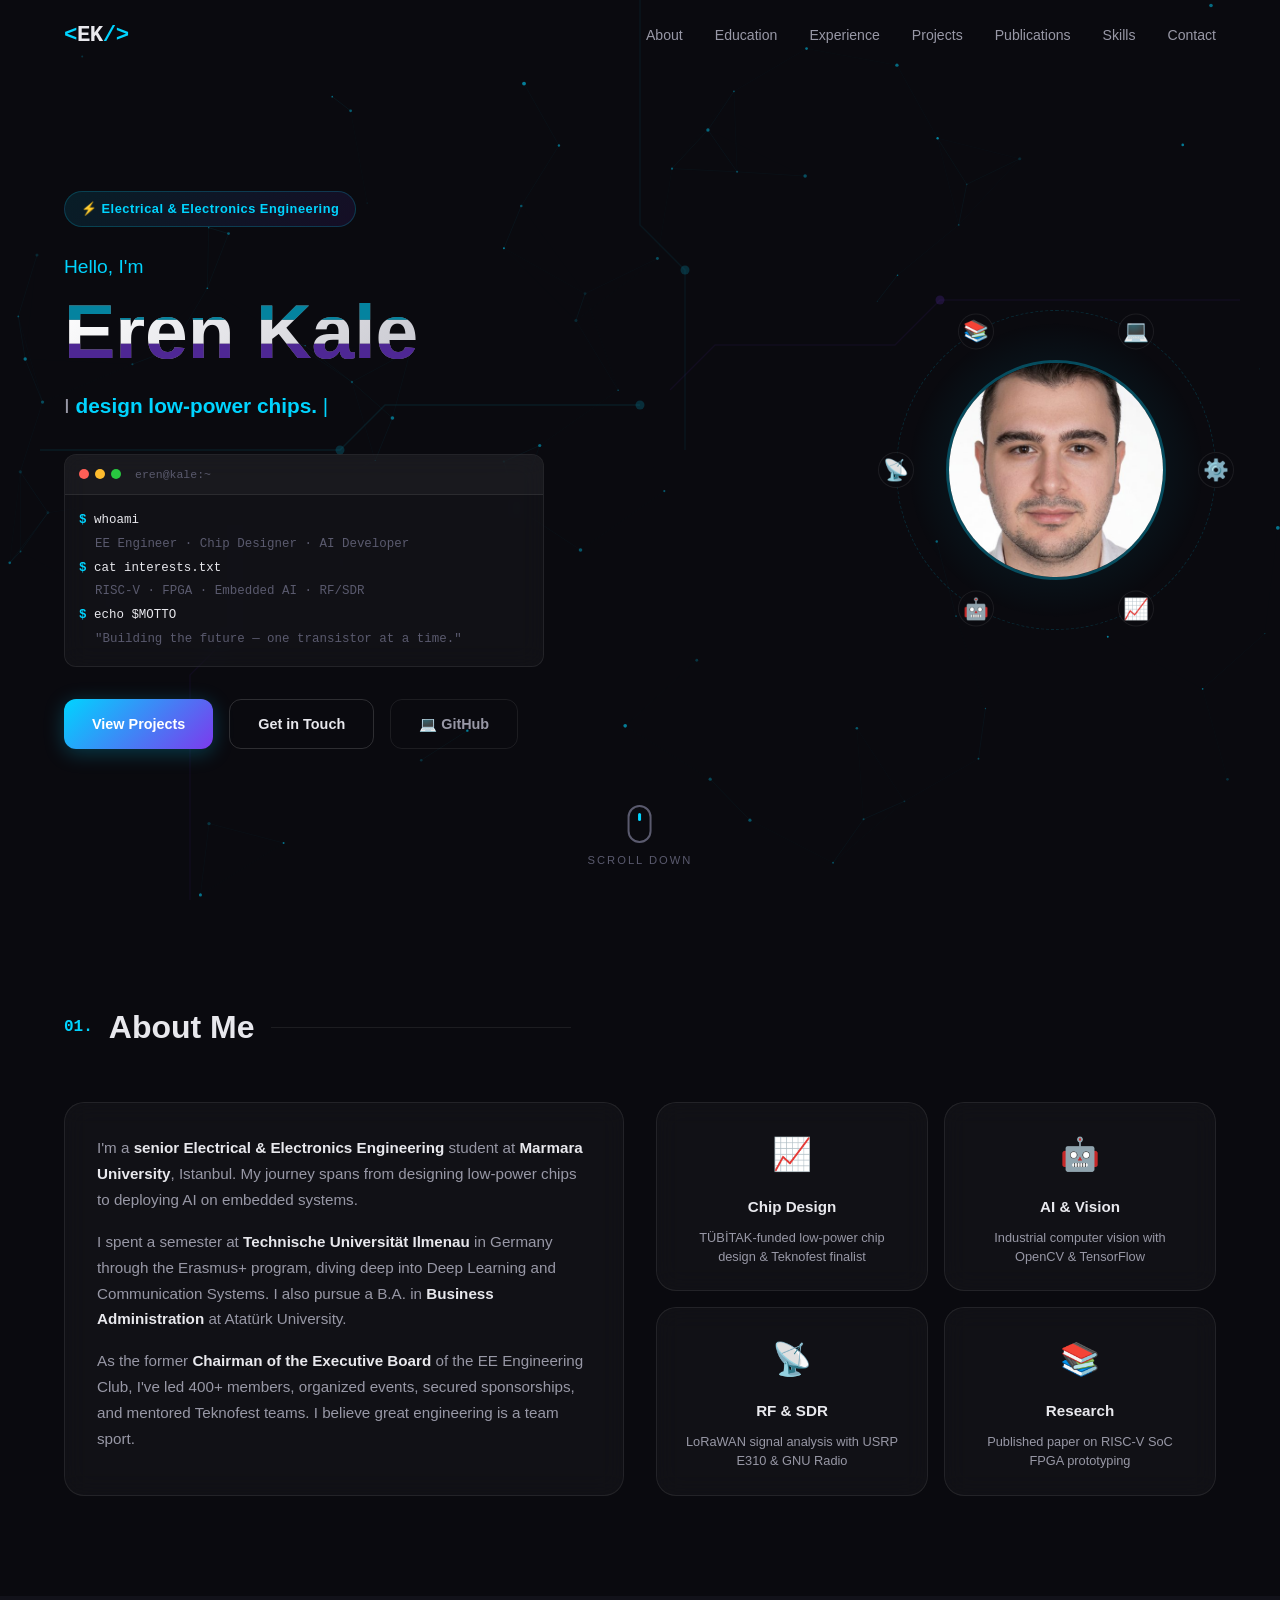
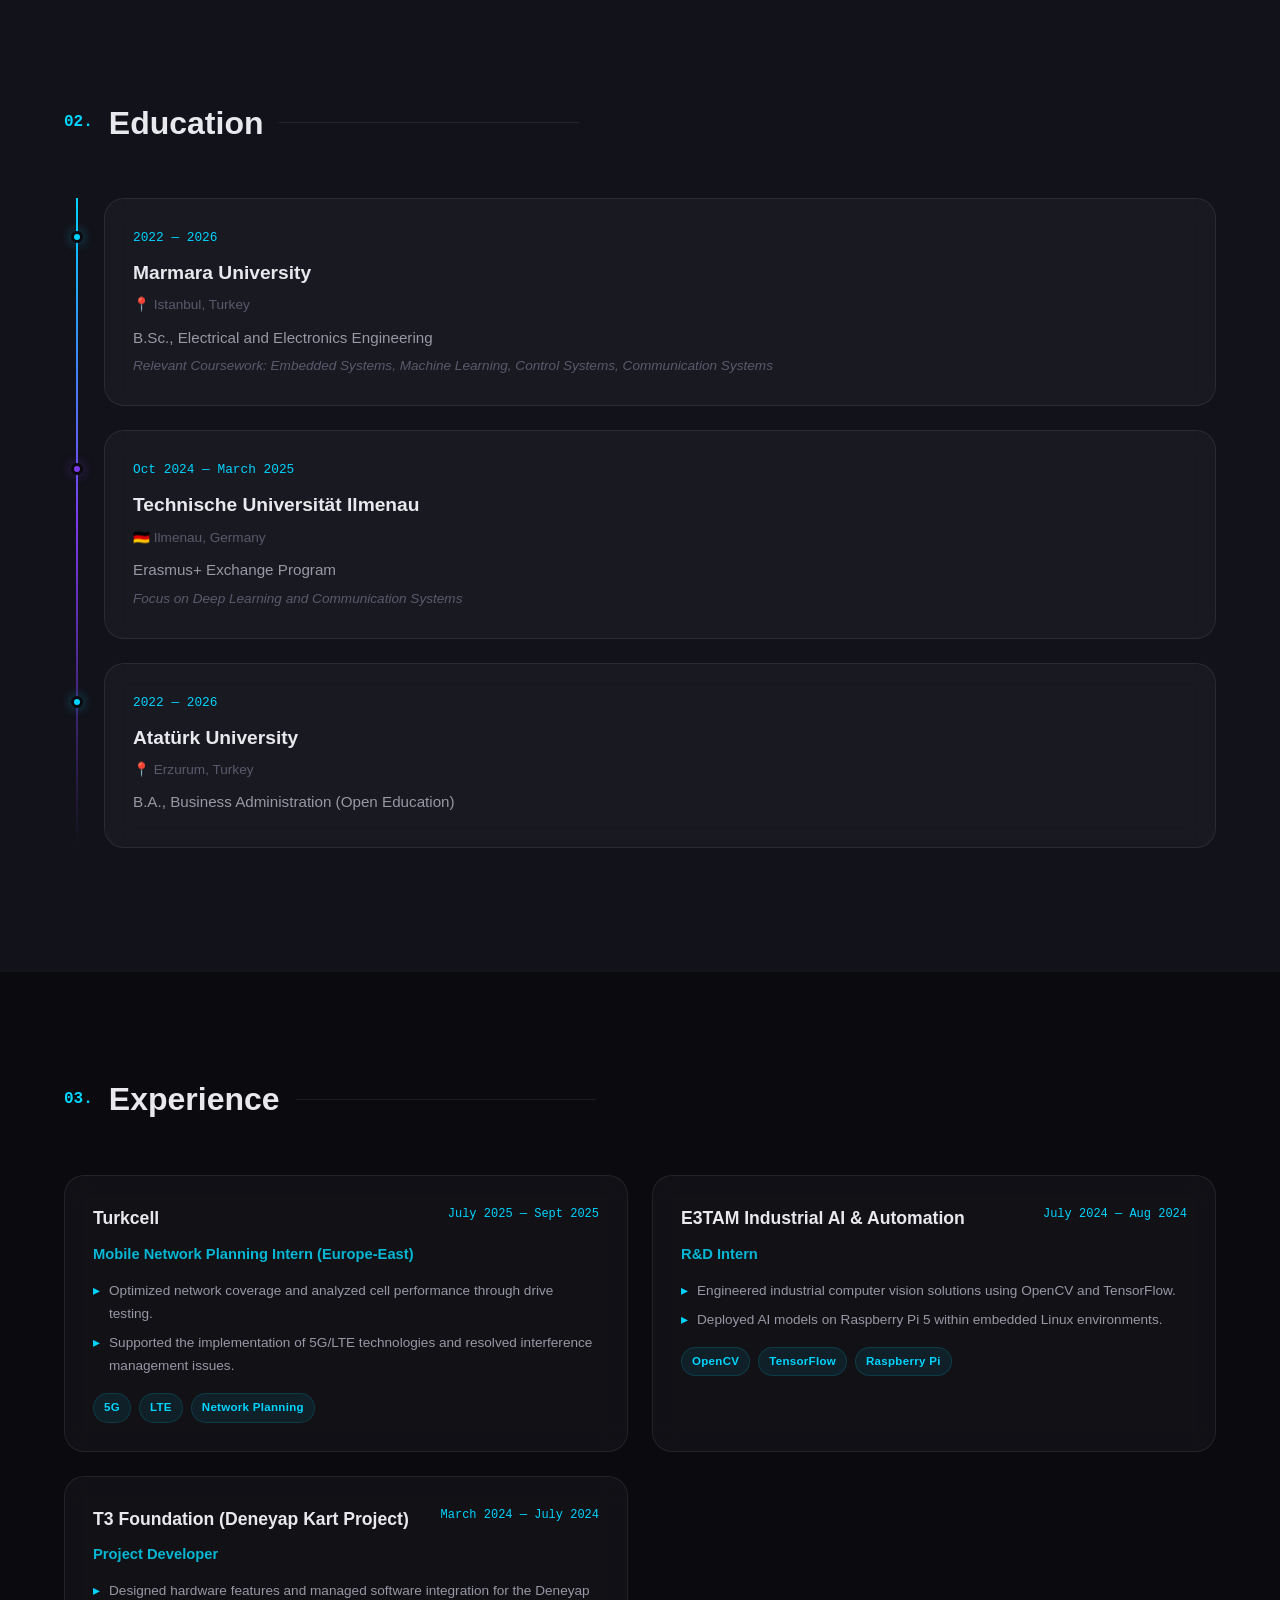
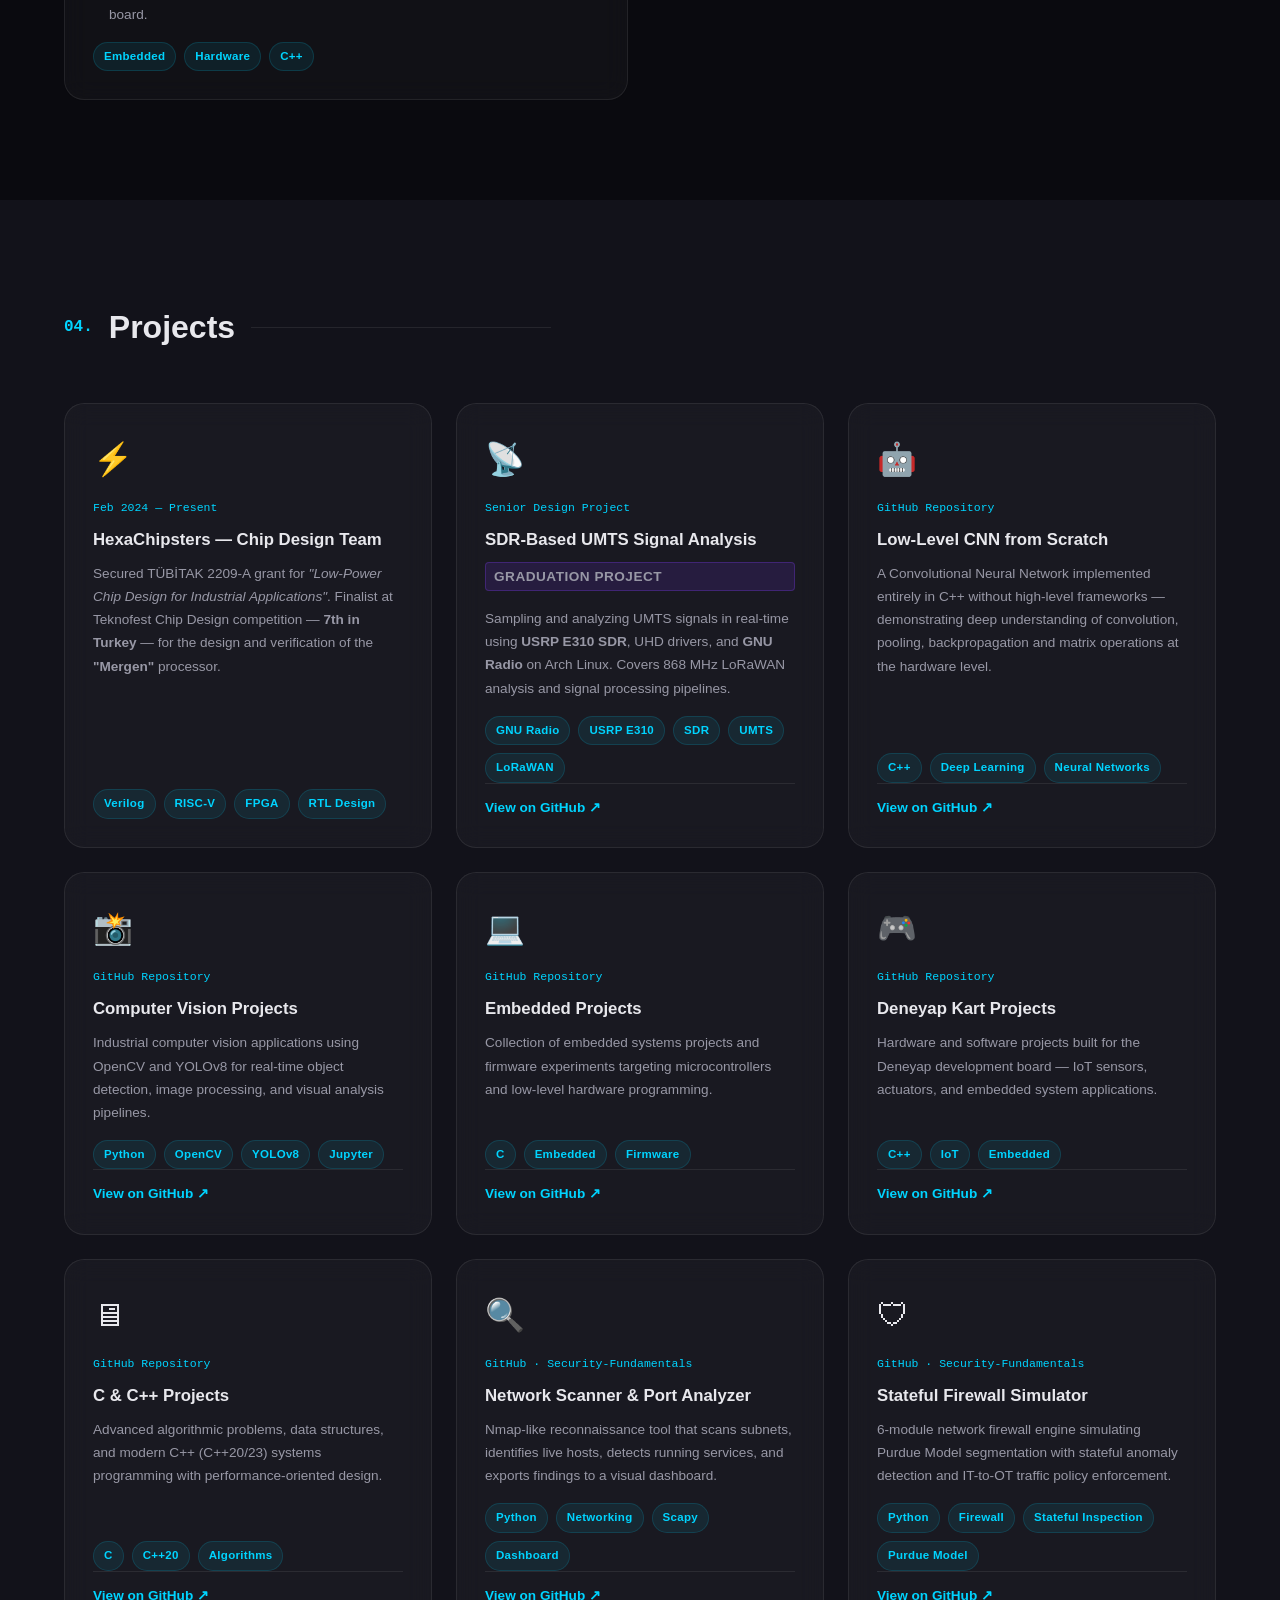
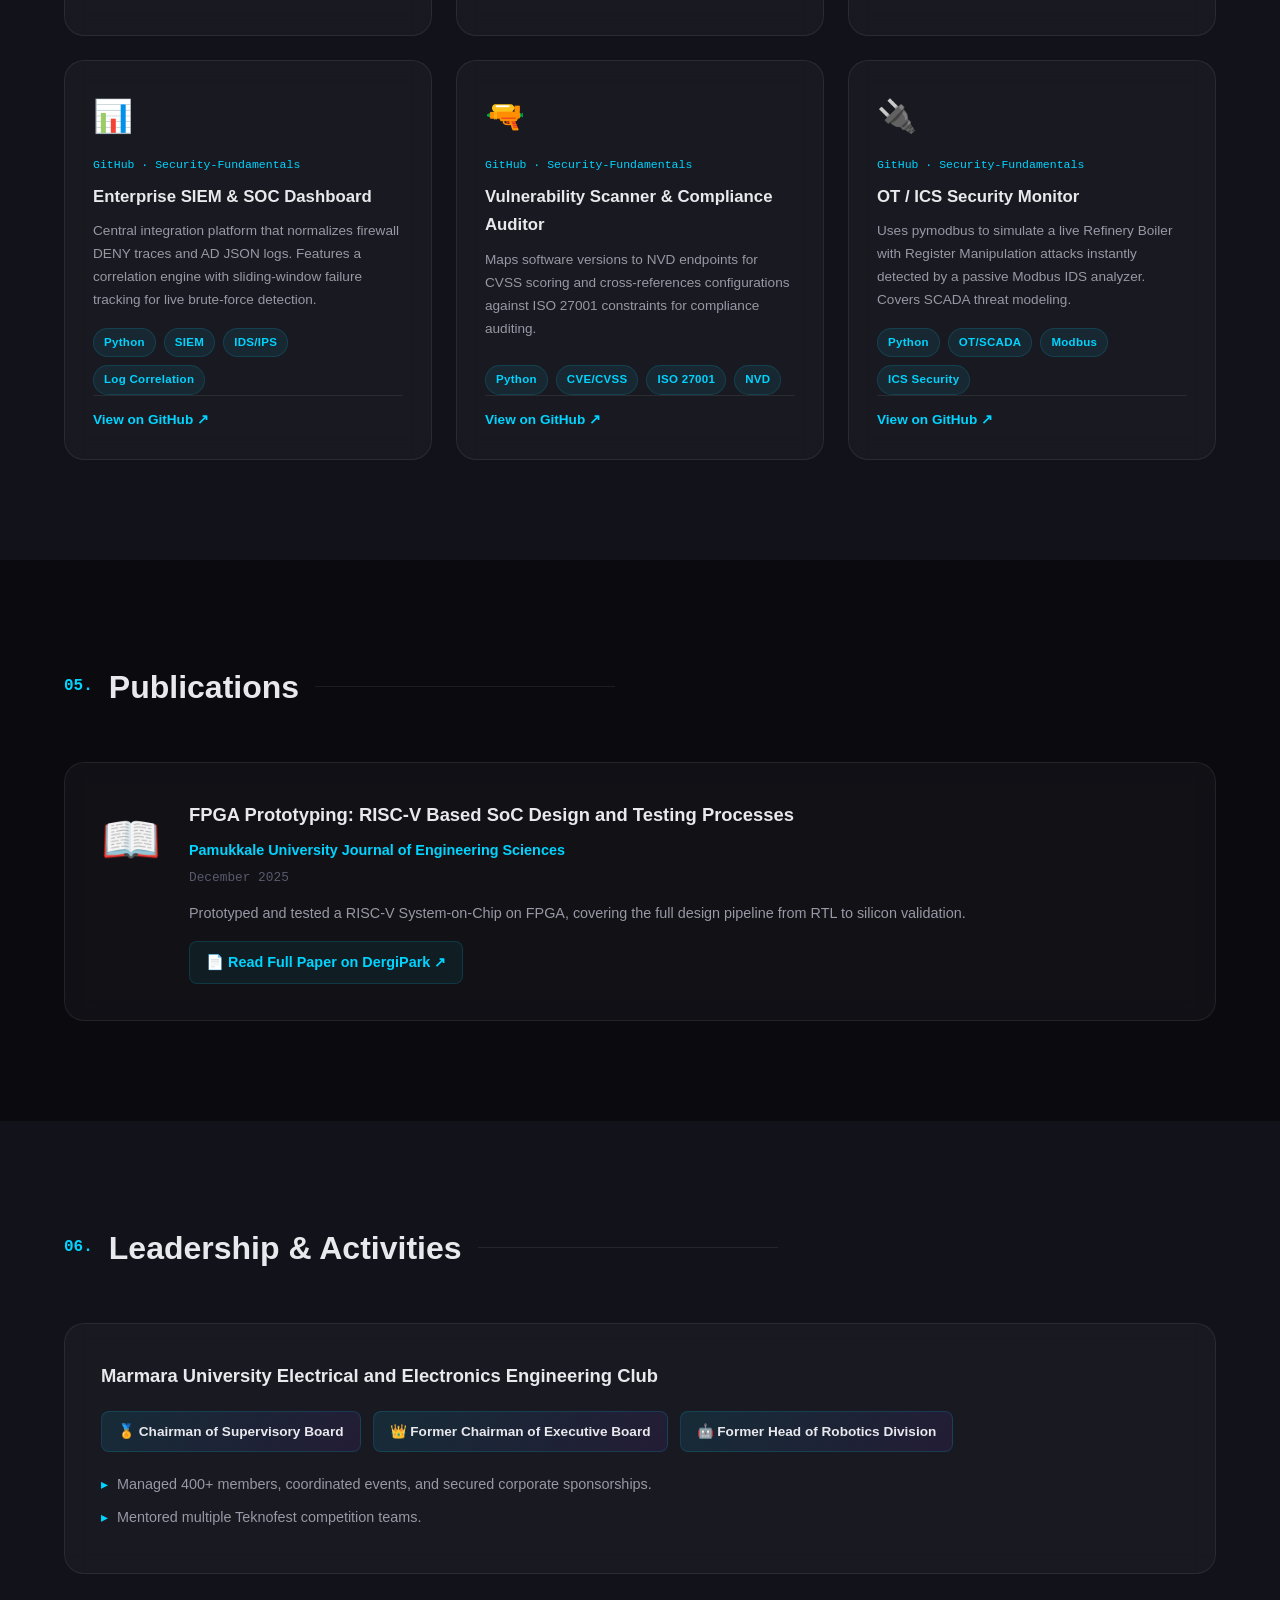
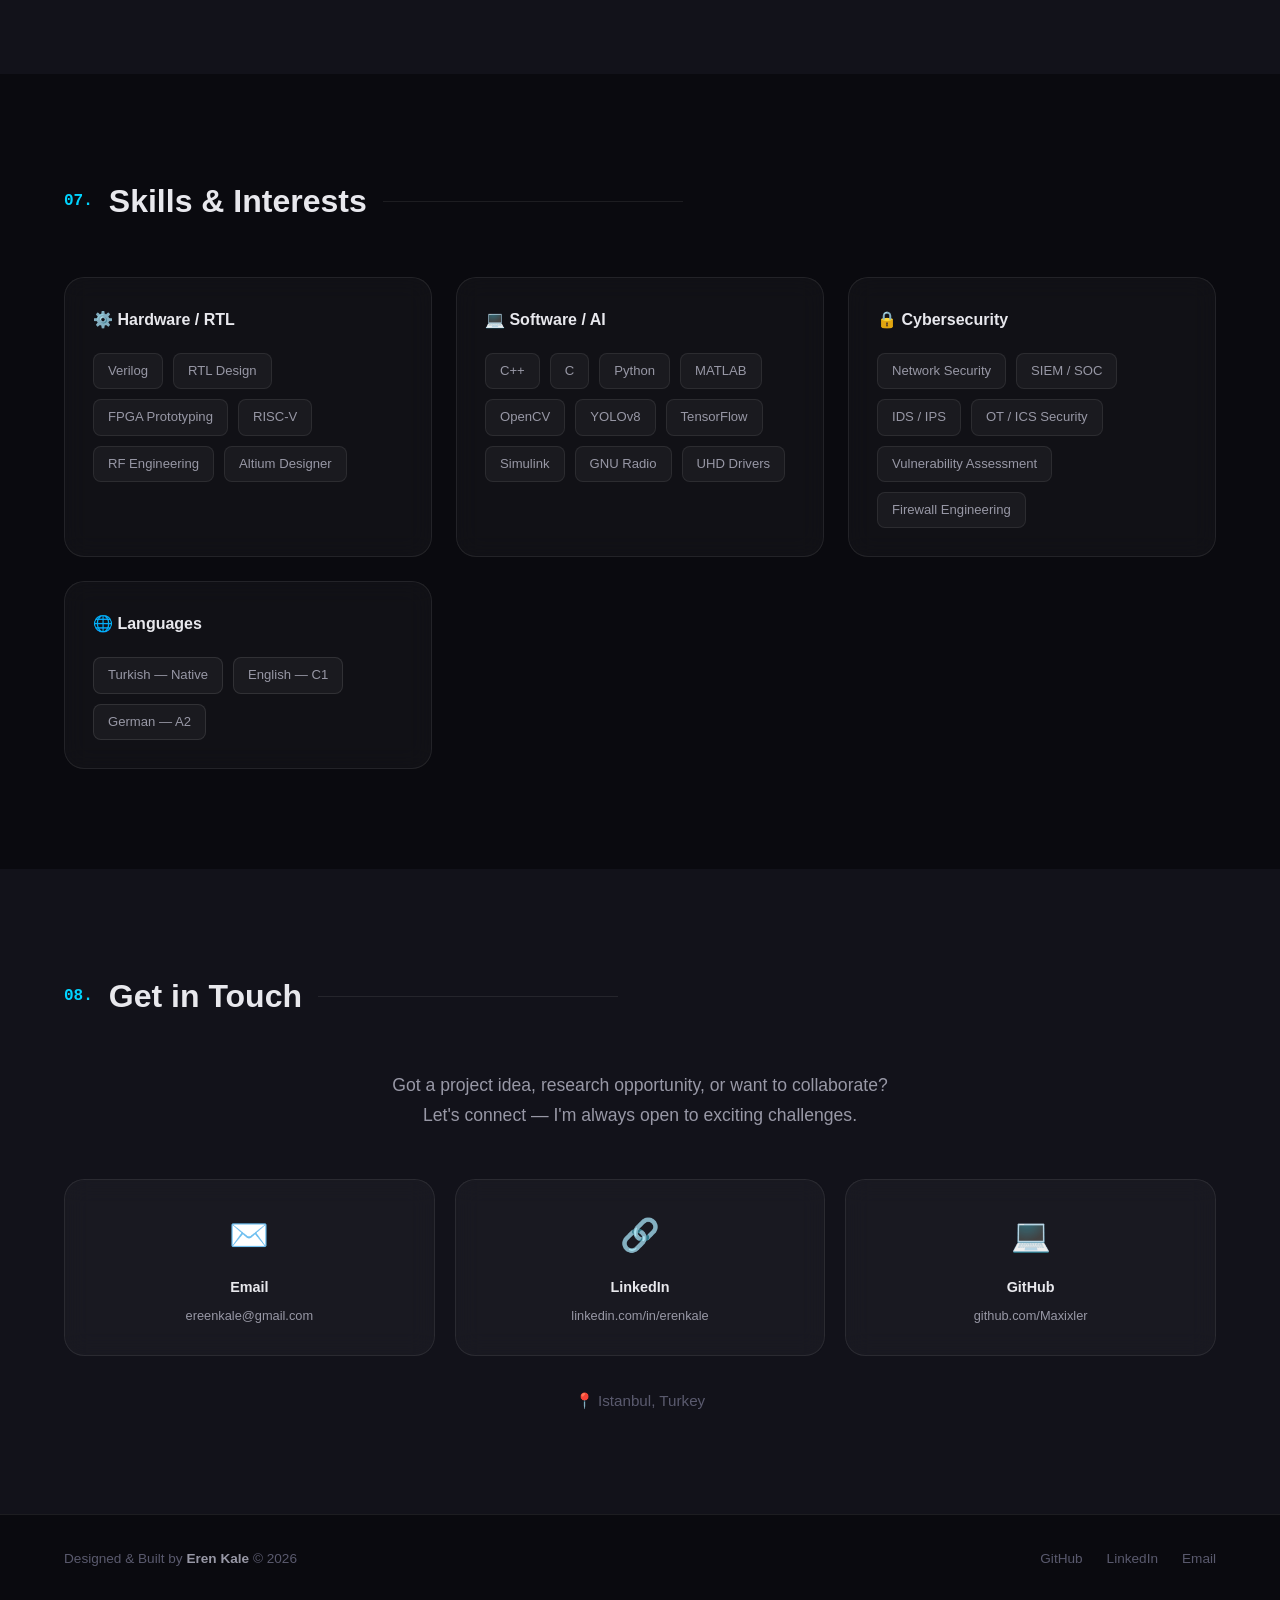
==== index.html @ 563cd373 "Add cybersecurity & CV projects; update SDR Update index.html to broaden SEO and portfolio content: " ====
<!DOCTYPE html>
<html lang="en">

<head>
    <meta charset="UTF-8">
    <meta name="viewport" content="width=device-width, initial-scale=1.0">
    <title>Eren Kale | Electrical & Electronics Engineer</title>
    <meta name="description"
        content="Eren Kale - Electrical & Electronics Engineering student at Marmara University. Chip design, embedded systems, AI, and RF engineering.">

    <!-- Security Meta Tags -->
    <meta http-equiv="X-Content-Type-Options" content="nosniff">
    <meta http-equiv="X-Frame-Options" content="DENY">
    <meta name="referrer" content="strict-origin-when-cross-origin">
    <meta http-equiv="Content-Security-Policy" content="default-src 'self'; script-src 'self' 'unsafe-inline'; style-src 'self' 'unsafe-inline' https://fonts.googleapis.com; font-src https://fonts.gstatic.com; img-src 'self' data:; connect-src 'self'; frame-src 'none';">

    <!-- SEO & Social Meta -->
    <meta name="author" content="Eren Kale">
    <meta name="keywords" content="Eren Kale, Electrical Engineer, Chip Design, RISC-V, FPGA, Embedded Systems, AI, RF Engineering, Cybersecurity, OT/ICS Security, Computer Vision, YOLOv8, Portfolio">
    <meta name="robots" content="index, follow">
    <link rel="canonical" href="https://erenkale.dev/">

    <!-- Open Graph (Facebook, LinkedIn) -->
    <meta property="og:type" content="website">
    <meta property="og:title" content="Eren Kale | Electrical & Electronics Engineer">
    <meta property="og:description" content="Chip design, embedded systems, AI, and RF engineering. Portfolio of Eren Kale — Marmara University EE.">
    <meta property="og:url" content="https://erenkale.dev/">
    <meta property="og:image" content="https://erenkale.dev/profile_avatar.png">
    <meta property="og:locale" content="en_US">
    <meta property="og:site_name" content="Eren Kale Portfolio">

    <!-- Twitter Card -->
    <meta name="twitter:card" content="summary_large_image">
    <meta name="twitter:title" content="Eren Kale | Electrical & Electronics Engineer">
    <meta name="twitter:description" content="Chip design, embedded systems, AI, and RF engineering.">
    <meta name="twitter:image" content="https://erenkale.dev/profile_avatar.png">

    <!-- Favicon -->
    <link rel="icon" type="image/png" href="profile_avatar.png">
    <link rel="apple-touch-icon" href="profile_avatar.png">

    <!-- Structured Data (JSON-LD) -->
    <script type="application/ld+json">
    {
        "@context": "https://schema.org",
        "@type": "Person",
        "name": "Eren Kale",
        "jobTitle": "Electrical & Electronics Engineer",
        "url": "https://erenkale.dev",
        "sameAs": [
            "https://github.com/Maxixler",
            "https://www.linkedin.com/in/erenkale/"
        ],
        "alumniOf": [
            {
                "@type": "CollegeOrUniversity",
                "name": "Marmara University"
            },
            {
                "@type": "CollegeOrUniversity",
                "name": "Technische Universität Ilmenau"
            }
        ],
        "knowsAbout": ["Chip Design", "RISC-V", "FPGA", "Embedded Systems", "AI", "RF Engineering", "LoRaWAN", "Cybersecurity", "OT/ICS Security", "Computer Vision"]
    }
    </script>

    <!-- Performance: Preconnect & Fonts -->
    <link rel="preconnect" href="https://fonts.googleapis.com">
    <link rel="preconnect" href="https://fonts.gstatic.com" crossorigin>
    <link rel="preload" as="style" href="https://fonts.googleapis.com/css2?family=Inter:wght@300;400;500;600;700;800;900&family=JetBrains+Mono:wght@400;500;600&display=swap">
    <link
        href="https://fonts.googleapis.com/css2?family=Inter:wght@300;400;500;600;700;800;900&family=JetBrains+Mono:wght@400;500;600&display=swap"
        rel="stylesheet">

    <!-- Preload critical assets -->
    <link rel="preload" as="image" href="vesikalik_optimized.jpg">
    <link rel="preload" as="style" href="style.css">
    <link rel="preload" as="script" href="script.js">

    <link rel="stylesheet" href="style.css">
</head>

<body>
    <!-- Particle Canvas Background -->
    <canvas id="particles-canvas"></canvas>

    <!-- Navigation -->
    <nav id="navbar">
        <div class="nav-container">
            <a href="#hero" class="nav-logo">
                <span class="logo-bracket">&lt;</span>EK<span class="logo-bracket">/&gt;</span>
            </a>
            <ul class="nav-links" id="nav-links">
                <li><a href="#about">About</a></li>
                <li><a href="#education">Education</a></li>
                <li><a href="#experience">Experience</a></li>
                <li><a href="#projects">Projects</a></li>
                <li><a href="#publications">Publications</a></li>
                <li><a href="#skills">Skills</a></li>
                <li><a href="#contact">Contact</a></li>
            </ul>
            <button class="hamburger" id="hamburger" aria-label="Toggle menu">
                <span></span>
                <span></span>
                <span></span>
            </button>
        </div>
    </nav>

    <!-- Hero Section -->
    <section id="hero" class="hero-section">
        <!-- Circuit SVG Background -->
        <svg class="hero-circuit" viewBox="0 0 800 600" fill="none" xmlns="http://www.w3.org/2000/svg">
            <path class="circuit-path" d="M0 300 H200 L230 270 H400" stroke="rgba(0,212,255,0.15)" stroke-width="1" />
            <path class="circuit-path" d="M800 200 H600 L570 230 H450 L420 260" stroke="rgba(124,58,237,0.12)"
                stroke-width="1" />
            <path class="circuit-path" d="M400 0 V150 L430 180 V300" stroke="rgba(0,212,255,0.1)" stroke-width="1" />
            <path class="circuit-path" d="M100 600 V450 L130 420 V350" stroke="rgba(124,58,237,0.1)" stroke-width="1" />
            <circle class="circuit-node" cx="200" cy="300" r="3" fill="rgba(0,212,255,0.3)" />
            <circle class="circuit-node" cx="400" cy="270" r="3" fill="rgba(0,212,255,0.3)" />
            <circle class="circuit-node" cx="600" cy="200" r="3" fill="rgba(124,58,237,0.3)" />
            <circle class="circuit-node" cx="430" cy="180" r="3" fill="rgba(0,212,255,0.3)" />
        </svg>

        <div class="hero-content">
            <div class="hero-badge">&#9889; Electrical & Electronics Engineering</div>
            <h1 class="hero-title">
                <span class="hero-greeting">Hello, I'm</span>
                <span class="hero-name glitch" data-text="Eren Kale">Eren Kale</span>
            </h1>
            <div class="hero-typing-wrapper">
                <span class="hero-typing-prefix">I </span>
                <span class="hero-typed" id="typed-text"></span>
                <span class="typed-cursor">|</span>
            </div>

            <!-- Mini Terminal -->
            <div class="hero-terminal glass-card">
                <div class="terminal-header">
                    <span class="terminal-dot" style="background:#ff5f57"></span>
                    <span class="terminal-dot" style="background:#febc2e"></span>
                    <span class="terminal-dot" style="background:#28c840"></span>
                    <span class="terminal-title">eren@kale:~</span>
                </div>
                <div class="terminal-body" id="terminal-body">
                    <div class="terminal-line"><span class="t-prompt">$</span> <span class="t-cmd">whoami</span></div>
                    <div class="terminal-line t-output">EE Engineer · Chip Designer · AI Developer</div>
                    <div class="terminal-line"><span class="t-prompt">$</span> <span class="t-cmd">cat
                            interests.txt</span></div>
                    <div class="terminal-line t-output">RISC-V · FPGA · Embedded AI · RF/SDR</div>
                    <div class="terminal-line"><span class="t-prompt">$</span> <span class="t-cmd">echo $MOTTO</span>
                    </div>
                    <div class="terminal-line t-output">"Building the future — one transistor at a time."</div>
                </div>
            </div>

            <div class="hero-cta">
                <a href="#projects" class="btn btn-primary">View Projects</a>
                <a href="#contact" class="btn btn-secondary">Get in Touch</a>
                <a href="https://github.com/Maxixler" target="_blank" rel="noopener noreferrer" class="btn btn-github">&#128187; GitHub</a>
            </div>
        </div>

        <!-- Orbiting Tech Ring -->
        <div class="hero-orbit-wrapper">
            <div class="hero-image-glow"></div>
            <img src="vesikalik_optimized.jpg" alt="Eren Kale — Electrical & Electronics Engineer" class="hero-image" loading="eager" width="466" height="600" fetchpriority="high">
            <div class="orbit-ring">
                <div class="orbit-icon" style="--i:0">&#9881;&#65039;</div>
                <div class="orbit-icon" style="--i:1">&#128200;</div>
                <div class="orbit-icon" style="--i:2">&#129302;</div>
                <div class="orbit-icon" style="--i:3">&#128225;</div>
                <div class="orbit-icon" style="--i:4">&#128218;</div>
                <div class="orbit-icon" style="--i:5">&#128187;</div>
            </div>
        </div>

        <div class="scroll-indicator">
            <div class="scroll-mouse">
                <div class="scroll-wheel"></div>
            </div>
            <span>Scroll Down</span>
        </div>
    </section>

    <!-- About Section -->
    <section id="about" class="section">
        <div class="container">
            <h2 class="section-title">
                <span class="section-number">01.</span> About Me
            </h2>
            <div class="about-grid">
                <div class="about-text glass-card">
                    <p>
                        I'm a <strong>senior Electrical & Electronics Engineering</strong> student at
                        <strong>Marmara University</strong>, Istanbul. My journey spans from designing
                        low-power chips to deploying AI on embedded systems.
                    </p>
                    <p>
                        I spent a semester at <strong>Technische Universität Ilmenau</strong> in Germany
                        through the Erasmus+ program, diving deep into Deep Learning and Communication Systems.
                        I also pursue a B.A. in <strong>Business Administration</strong> at Atatürk University.
                    </p>
                    <p>
                        As the former <strong>Chairman of the Executive Board</strong> of the EE Engineering Club,
                        I've led 400+ members, organized events, secured sponsorships, and mentored Teknofest teams.
                        I believe great engineering is a team sport.
                    </p>
                </div>
                <div class="about-highlights">
                    <div class="highlight-card glass-card">
                        <div class="highlight-icon">&#128200;</div>
                        <h3>Chip Design</h3>
                        <p>TÜBİTAK-funded low-power chip design & Teknofest finalist</p>
                    </div>
                    <div class="highlight-card glass-card">
                        <div class="highlight-icon">&#129302;</div>
                        <h3>AI & Vision</h3>
                        <p>Industrial computer vision with OpenCV & TensorFlow</p>
                    </div>
                    <div class="highlight-card glass-card">
                        <div class="highlight-icon">&#128225;</div>
                        <h3>RF & SDR</h3>
                        <p>LoRaWAN signal analysis with USRP E310 & GNU Radio</p>
                    </div>
                    <div class="highlight-card glass-card">
                        <div class="highlight-icon">&#128218;</div>
                        <h3>Research</h3>
                        <p>Published paper on RISC-V SoC FPGA prototyping</p>
                    </div>
                </div>
            </div>
        </div>
    </section>

    <!-- Education Section -->
    <section id="education" class="section section-alt">
        <div class="container">
            <h2 class="section-title">
                <span class="section-number">02.</span> Education
            </h2>
            <div class="timeline">
                <div class="timeline-item glass-card" data-animate>
                    <div class="timeline-dot"></div>
                    <div class="timeline-date">2022 — 2026</div>
                    <h3>Marmara University</h3>
                    <p class="timeline-location">&#128205; Istanbul, Turkey</p>
                    <p class="timeline-degree">B.Sc., Electrical and Electronics Engineering</p>
                    <p class="timeline-detail">Relevant Coursework: Embedded Systems, Machine Learning, Control Systems,
                        Communication Systems</p>
                </div>
                <div class="timeline-item glass-card" data-animate>
                    <div class="timeline-dot dot-accent"></div>
                    <div class="timeline-date">Oct 2024 — March 2025</div>
                    <h3>Technische Universität Ilmenau</h3>
                    <p class="timeline-location">&#127465;&#127466; Ilmenau, Germany</p>
                    <p class="timeline-degree">Erasmus+ Exchange Program</p>
                    <p class="timeline-detail">Focus on Deep Learning and Communication Systems</p>
                </div>
                <div class="timeline-item glass-card" data-animate>
                    <div class="timeline-dot"></div>
                    <div class="timeline-date">2022 — 2026</div>
                    <h3>Atatürk University</h3>
                    <p class="timeline-location">&#128205; Erzurum, Turkey</p>
                    <p class="timeline-degree">B.A., Business Administration (Open Education)</p>
                </div>
            </div>
        </div>
    </section>

    <!-- Experience Section -->
    <section id="experience" class="section">
        <div class="container">
            <h2 class="section-title">
                <span class="section-number">03.</span> Experience
            </h2>
            <div class="experience-grid">
                <div class="exp-card glass-card" data-animate>
                    <div class="exp-header">
                        <div class="exp-company">Turkcell</div>
                        <div class="exp-date">July 2025 — Sept 2025</div>
                    </div>
                    <div class="exp-role">Mobile Network Planning Intern (Europe-East)</div>
                    <ul class="exp-details">
                        <li>Optimized network coverage and analyzed cell performance through drive testing.</li>
                        <li>Supported the implementation of 5G/LTE technologies and resolved interference management
                            issues.</li>
                    </ul>
                    <div class="exp-tags">
                        <span class="tag">5G</span>
                        <span class="tag">LTE</span>
                        <span class="tag">Network Planning</span>
                    </div>
                </div>

                <div class="exp-card glass-card" data-animate>
                    <div class="exp-header">
                        <div class="exp-company">E3TAM Industrial AI & Automation</div>
                        <div class="exp-date">July 2024 — Aug 2024</div>
                    </div>
                    <div class="exp-role">R&D Intern</div>
                    <ul class="exp-details">
                        <li>Engineered industrial computer vision solutions using OpenCV and TensorFlow.</li>
                        <li>Deployed AI models on Raspberry Pi 5 within embedded Linux environments.</li>
                    </ul>
                    <div class="exp-tags">
                        <span class="tag">OpenCV</span>
                        <span class="tag">TensorFlow</span>
                        <span class="tag">Raspberry Pi</span>
                    </div>
                </div>

                <div class="exp-card glass-card" data-animate>
                    <div class="exp-header">
                        <div class="exp-company">T3 Foundation (Deneyap Kart Project)</div>
                        <div class="exp-date">March 2024 — July 2024</div>
                    </div>
                    <div class="exp-role">Project Developer</div>
                    <ul class="exp-details">
                        <li>Designed hardware features and managed software integration for the Deneyap board.</li>
                    </ul>
                    <div class="exp-tags">
                        <span class="tag">Embedded</span>
                        <span class="tag">Hardware</span>
                        <span class="tag">C++</span>
                    </div>
                </div>


            </div>
        </div>
    </section>

    <!-- Projects Section -->
    <section id="projects" class="section section-alt">
        <div class="container">
            <h2 class="section-title">
                <span class="section-number">04.</span> Projects
            </h2>
            <div class="projects-grid">
                <div class="project-card glass-card" data-animate>
                    <div class="project-icon">&#9889;</div>
                    <div class="project-status">Feb 2024 — Present</div>
                    <h3>HexaChipsters — Chip Design Team</h3>
                    <p>
                        Secured TÜBİTAK 2209-A grant for <em>"Low-Power Chip Design for Industrial Applications"</em>.
                        Finalist at Teknofest Chip Design competition — <strong>7th in Turkey</strong> — for the
                        design and verification of the <strong>"Mergen"</strong> processor.
                    </p>
                    <div class="project-tech">
                        <span class="tag">Verilog</span>
                        <span class="tag">RISC-V</span>
                        <span class="tag">FPGA</span>
                        <span class="tag">RTL Design</span>
                    </div>
                </div>

                <div class="project-card glass-card github-card" data-animate>
                    <div class="project-icon">&#128225;</div>
                    <div class="project-status">Senior Design Project</div>
                    <h3>SDR-Based UMTS Signal Analysis</h3>
                    <p class="project-badge">Graduation Project</p>
                    <p>
                        Sampling and analyzing UMTS signals in real-time using <strong>USRP E310 SDR</strong>,
                        UHD drivers, and <strong>GNU Radio</strong> on Arch Linux. Covers 868 MHz LoRaWAN analysis
                        and signal processing pipelines.
                    </p>
                    <div class="project-tech">
                        <span class="tag">GNU Radio</span>
                        <span class="tag">USRP E310</span>
                        <span class="tag">SDR</span>
                        <span class="tag">UMTS</span>
                        <span class="tag">LoRaWAN</span>
                    </div>
                    <a href="https://github.com/Maxixler/BitirmeProjesi" target="_blank" rel="noopener noreferrer" class="project-link">
                        View on GitHub &#8599;
                    </a>
                </div>

                <!-- GitHub Repos -->
                <div class="project-card glass-card github-card" data-animate>
                    <div class="project-icon">&#129302;</div>
                    <div class="project-status">GitHub Repository</div>
                    <h3>Low-Level CNN from Scratch</h3>
                    <p>A Convolutional Neural Network implemented entirely in C++ without high-level frameworks — demonstrating deep understanding of convolution, pooling, backpropagation and matrix operations at the hardware level.</p>
                    <div class="project-tech">
                        <span class="tag">C++</span>
                        <span class="tag">Deep Learning</span>
                        <span class="tag">Neural Networks</span>
                    </div>
                    <a href="https://github.com/Maxixler/LowLevel-CNN" target="_blank" rel="noopener noreferrer" class="project-link">
                        View on GitHub &#8599;
                    </a>
                </div>

                <div class="project-card glass-card github-card" data-animate>
                    <div class="project-icon">&#128248;</div>
                    <div class="project-status">GitHub Repository</div>
                    <h3>Computer Vision Projects</h3>
                    <p>Industrial computer vision applications using OpenCV and YOLOv8 for real-time object detection, image processing, and visual analysis pipelines.</p>
                    <div class="project-tech">
                        <span class="tag">Python</span>
                        <span class="tag">OpenCV</span>
                        <span class="tag">YOLOv8</span>
                        <span class="tag">Jupyter</span>
                    </div>
                    <a href="https://github.com/Maxixler/ComputerVision" target="_blank" rel="noopener noreferrer" class="project-link">
                        View on GitHub &#8599;
                    </a>
                </div>

                <div class="project-card glass-card github-card" data-animate>
                    <div class="project-icon">&#128187;</div>
                    <div class="project-status">GitHub Repository</div>
                    <h3>Embedded Projects</h3>
                    <p>Collection of embedded systems projects and firmware experiments targeting microcontrollers and low-level hardware programming.</p>
                    <div class="project-tech">
                        <span class="tag">C</span>
                        <span class="tag">Embedded</span>
                        <span class="tag">Firmware</span>
                    </div>
                    <a href="https://github.com/Maxixler/EmbeddedProjects" target="_blank" rel="noopener noreferrer" class="project-link">
                        View on GitHub &#8599;
                    </a>
                </div>

                <div class="project-card glass-card github-card" data-animate>
                    <div class="project-icon">&#127918;</div>
                    <div class="project-status">GitHub Repository</div>
                    <h3>Deneyap Kart Projects</h3>
                    <p>Hardware and software projects built for the Deneyap development board — IoT sensors, actuators, and embedded system applications.</p>
                    <div class="project-tech">
                        <span class="tag">C++</span>
                        <span class="tag">IoT</span>
                        <span class="tag">Embedded</span>
                    </div>
                    <a href="https://github.com/Maxixler/DeneyapProjeler" target="_blank" rel="noopener noreferrer" class="project-link">
                        View on GitHub &#8599;
                    </a>
                </div>

                <div class="project-card glass-card github-card" data-animate>
                    <div class="project-icon">&#128421;</div>
                    <div class="project-status">GitHub Repository</div>
                    <h3>C &amp; C++ Projects</h3>
                    <p>Advanced algorithmic problems, data structures, and modern C++ (C++20/23) systems programming with performance-oriented design.</p>
                    <div class="project-tech">
                        <span class="tag">C</span>
                        <span class="tag">C++20</span>
                        <span class="tag">Algorithms</span>
                    </div>
                    <a href="https://github.com/Maxixler/C-Cpp" target="_blank" rel="noopener noreferrer" class="project-link">
                        View on GitHub &#8599;
                    </a>
                </div>

                <div class="project-card glass-card github-card" data-animate>
                    <div class="project-icon">&#128269;</div>
                    <div class="project-status">GitHub · Security-Fundamentals</div>
                    <h3>Network Scanner &amp; Port Analyzer</h3>
                    <p>Nmap-like reconnaissance tool that scans subnets, identifies live hosts, detects running services, and exports findings to a visual dashboard.</p>
                    <div class="project-tech">
                        <span class="tag">Python</span>
                        <span class="tag">Networking</span>
                        <span class="tag">Scapy</span>
                        <span class="tag">Dashboard</span>
                    </div>
                    <a href="https://github.com/Maxixler/Security-Fundamentals" target="_blank" rel="noopener noreferrer" class="project-link">
                        View on GitHub &#8599;
                    </a>
                </div>

                <div class="project-card glass-card github-card" data-animate>
                    <div class="project-icon">&#128737;</div>
                    <div class="project-status">GitHub · Security-Fundamentals</div>
                    <h3>Stateful Firewall Simulator</h3>
                    <p>6-module network firewall engine simulating Purdue Model segmentation with stateful anomaly detection and IT-to-OT traffic policy enforcement.</p>
                    <div class="project-tech">
                        <span class="tag">Python</span>
                        <span class="tag">Firewall</span>
                        <span class="tag">Stateful Inspection</span>
                        <span class="tag">Purdue Model</span>
                    </div>
                    <a href="https://github.com/Maxixler/Security-Fundamentals" target="_blank" rel="noopener noreferrer" class="project-link">
                        View on GitHub &#8599;
                    </a>
                </div>

                <div class="project-card glass-card github-card" data-animate>
                    <div class="project-icon">&#128202;</div>
                    <div class="project-status">GitHub · Security-Fundamentals</div>
                    <h3>Enterprise SIEM &amp; SOC Dashboard</h3>
                    <p>Central integration platform that normalizes firewall DENY traces and AD JSON logs. Features a correlation engine with sliding-window failure tracking for live brute-force detection.</p>
                    <div class="project-tech">
                        <span class="tag">Python</span>
                        <span class="tag">SIEM</span>
                        <span class="tag">IDS/IPS</span>
                        <span class="tag">Log Correlation</span>
                    </div>
                    <a href="https://github.com/Maxixler/Security-Fundamentals" target="_blank" rel="noopener noreferrer" class="project-link">
                        View on GitHub &#8599;
                    </a>
                </div>

                <div class="project-card glass-card github-card" data-animate>
                    <div class="project-icon">&#128299;</div>
                    <div class="project-status">GitHub · Security-Fundamentals</div>
                    <h3>Vulnerability Scanner &amp; Compliance Auditor</h3>
                    <p>Maps software versions to NVD endpoints for CVSS scoring and cross-references configurations against ISO 27001 constraints for compliance auditing.</p>
                    <div class="project-tech">
                        <span class="tag">Python</span>
                        <span class="tag">CVE/CVSS</span>
                        <span class="tag">ISO 27001</span>
                        <span class="tag">NVD</span>
                    </div>
                    <a href="https://github.com/Maxixler/Security-Fundamentals" target="_blank" rel="noopener noreferrer" class="project-link">
                        View on GitHub &#8599;
                    </a>
                </div>

                <div class="project-card glass-card github-card" data-animate>
                    <div class="project-icon">&#128268;</div>
                    <div class="project-status">GitHub · Security-Fundamentals</div>
                    <h3>OT / ICS Security Monitor</h3>
                    <p>Uses pymodbus to simulate a live Refinery Boiler with Register Manipulation attacks instantly detected by a passive Modbus IDS analyzer. Covers SCADA threat modeling.</p>
                    <div class="project-tech">
                        <span class="tag">Python</span>
                        <span class="tag">OT/SCADA</span>
                        <span class="tag">Modbus</span>
                        <span class="tag">ICS Security</span>
                    </div>
                    <a href="https://github.com/Maxixler/Security-Fundamentals" target="_blank" rel="noopener noreferrer" class="project-link">
                        View on GitHub &#8599;
                    </a>
                </div>

            </div>
        </div>
    </section>

    <!-- Publications Section -->
    <section id="publications" class="section">
        <div class="container">
            <h2 class="section-title">
                <span class="section-number">05.</span> Publications
            </h2>
            <div class="publication-card glass-card" data-animate>
                <div class="pub-icon">&#128214;</div>
                <div class="pub-content">
                    <h3>FPGA Prototyping: RISC-V Based SoC Design and Testing Processes</h3>
                    <p class="pub-journal">Pamukkale University Journal of Engineering Sciences</p>
                    <p class="pub-date">December 2025</p>
                    <p class="pub-abstract">
                        Prototyped and tested a RISC-V System-on-Chip on FPGA, covering the full design
                        pipeline from RTL to silicon validation.
                    </p>
                    <a href="https://dergipark.org.tr/tr/pub/pajes/article/1815680" target="_blank" rel="noopener noreferrer" class="pub-link">
                        &#128196; Read Full Paper on DergiPark &#8599;
                    </a>
                </div>
            </div>
        </div>
    </section>

    <!-- Leadership Section -->
    <section id="leadership" class="section section-alt">
        <div class="container">
            <h2 class="section-title">
                <span class="section-number">06.</span> Leadership & Activities
            </h2>
            <div class="leadership-card glass-card" data-animate>
                <h3>Marmara University Electrical and Electronics Engineering Club</h3>
                <div class="leadership-roles">
                    <div class="role-badge">&#127941; Chairman of Supervisory Board</div>
                    <div class="role-badge">&#128081; Former Chairman of Executive Board</div>
                    <div class="role-badge">&#129302; Former Head of Robotics Division</div>
                </div>
                <ul class="leadership-details">
                    <li>Managed 400+ members, coordinated events, and secured corporate sponsorships.</li>
                    <li>Mentored multiple Teknofest competition teams.</li>
                </ul>
            </div>
        </div>
    </section>

    <!-- Skills Section -->
    <section id="skills" class="section">
        <div class="container">
            <h2 class="section-title">
                <span class="section-number">07.</span> Skills & Interests
            </h2>
            <div class="skills-grid">
                <div class="skill-category glass-card" data-animate>
                    <h3>&#9881;&#65039; Hardware / RTL</h3>
                    <div class="skill-tags">
                        <span class="skill-tag">Verilog</span>
                        <span class="skill-tag">RTL Design</span>
                        <span class="skill-tag">FPGA Prototyping</span>
                        <span class="skill-tag">RISC-V</span>
                        <span class="skill-tag">RF Engineering</span>
                        <span class="skill-tag">Altium Designer</span>
                    </div>
                </div>
                <div class="skill-category glass-card" data-animate>
                    <h3>&#128187; Software / AI</h3>
                    <div class="skill-tags">
                        <span class="skill-tag">C++</span>
                        <span class="skill-tag">C</span>
                        <span class="skill-tag">Python</span>
                        <span class="skill-tag">MATLAB</span>
                        <span class="skill-tag">OpenCV</span>
                        <span class="skill-tag">YOLOv8</span>
                        <span class="skill-tag">TensorFlow</span>
                        <span class="skill-tag">Simulink</span>
                        <span class="skill-tag">GNU Radio</span>
                        <span class="skill-tag">UHD Drivers</span>
                    </div>
                </div>
                <div class="skill-category glass-card" data-animate>
                    <h3>&#128274; Cybersecurity</h3>
                    <div class="skill-tags">
                        <span class="skill-tag">Network Security</span>
                        <span class="skill-tag">SIEM / SOC</span>
                        <span class="skill-tag">IDS / IPS</span>
                        <span class="skill-tag">OT / ICS Security</span>
                        <span class="skill-tag">Vulnerability Assessment</span>
                        <span class="skill-tag">Firewall Engineering</span>
                    </div>
                </div>
                <div class="skill-category glass-card" data-animate>
                    <h3>&#127760; Languages</h3>
                    <div class="skill-tags">
                        <span class="skill-tag lang-native">Turkish — Native</span>
                        <span class="skill-tag lang-c1">English — C1</span>
                        <span class="skill-tag lang-a2">German — A2</span>
                    </div>
                </div>
            </div>
        </div>
    </section>

    <!-- Contact Section -->
    <section id="contact" class="section section-alt">
        <div class="container">
            <h2 class="section-title">
                <span class="section-number">08.</span> Get in Touch
            </h2>
            <p class="contact-intro">
                Got a project idea, research opportunity, or want to collaborate?<br>
                Let's connect — I'm always open to exciting challenges.
            </p>
            <div class="contact-grid">
                <a href="mailto:ereenkale@gmail.com" class="contact-card glass-card" data-animate>
                    <div class="contact-icon">&#9993;&#65039;</div>
                    <h3>Email</h3>
                    <p>ereenkale@gmail.com</p>
                </a>

                <a href="https://www.linkedin.com/in/erenkale/" target="_blank" rel="noopener noreferrer" class="contact-card glass-card"
                    data-animate>
                    <div class="contact-icon">&#128279;</div>
                    <h3>LinkedIn</h3>
                    <p>linkedin.com/in/erenkale</p>
                </a>
                <a href="https://github.com/Maxixler" target="_blank" rel="noopener noreferrer" class="contact-card glass-card" data-animate>
                    <div class="contact-icon">&#128187;</div>
                    <h3>GitHub</h3>
                    <p>github.com/Maxixler</p>
                </a>
            </div>
            <div class="contact-location">
                <span>&#128205;</span> Istanbul, Turkey
            </div>
        </div>
    </section>

    <!-- Footer -->
    <footer class="footer">
        <div class="container">
            <p>Designed & Built by <strong>Eren Kale</strong> &copy; 2026</p>
            <div class="footer-links">
                <a href="https://github.com/Maxixler" target="_blank" rel="noopener noreferrer">GitHub</a>
                <a href="https://www.linkedin.com/in/erenkale/" target="_blank" rel="noopener noreferrer">LinkedIn</a>
                <a href="mailto:ereenkale@gmail.com">Email</a>
            </div>
        </div>
    </footer>

    <script src="script.js" defer></script>
</body>

</html>
---- style.css ----
/* ============================
   CSS Custom Properties
   ============================ */
:root {
    --bg-primary: #0a0a0f;
    --bg-secondary: #12121a;
    --bg-card: rgba(255, 255, 255, 0.03);
    --bg-card-hover: rgba(255, 255, 255, 0.06);
    --border-glass: rgba(255, 255, 255, 0.08);
    --border-glass-hover: rgba(255, 255, 255, 0.15);

    --text-primary: #e8e8ed;
    --text-secondary: #9898a6;
    --text-muted: #5a5a6e;

    --accent-1: #00d4ff;
    --accent-2: #7c3aed;
    --accent-3: #06b6d4;
    --gradient-accent: linear-gradient(135deg, var(--accent-1), var(--accent-2));
    --gradient-subtle: linear-gradient(135deg, rgba(0, 212, 255, 0.1), rgba(124, 58, 237, 0.1));

    --font-primary: 'Inter', -apple-system, sans-serif;
    --font-mono: 'JetBrains Mono', monospace;

    --radius-sm: 8px;
    --radius-md: 12px;
    --radius-lg: 20px;
    --radius-xl: 28px;

    --shadow-glow: 0 0 40px rgba(0, 212, 255, 0.08);
    --shadow-card: 0 4px 30px rgba(0, 0, 0, 0.3);

    --transition-fast: 0.2s cubic-bezier(0.4, 0, 0.2, 1);
    --transition-smooth: 0.4s cubic-bezier(0.4, 0, 0.2, 1);
    --transition-spring: 0.6s cubic-bezier(0.34, 1.56, 0.64, 1);
}

/* ============================
   Reset & Base
   ============================ */
*,
*::before,
*::after {
    margin: 0;
    padding: 0;
    box-sizing: border-box;
}

html {
    scroll-behavior: smooth;
    font-size: 16px;
}

body {
    font-family: var(--font-primary);
    background: var(--bg-primary);
    color: var(--text-primary);
    line-height: 1.7;
    overflow-x: hidden;
    -webkit-font-smoothing: antialiased;
}

#particles-canvas {
    position: fixed;
    top: 0;
    left: 0;
    width: 100%;
    height: 100%;
    z-index: 0;
    pointer-events: none;
}

.container {
    max-width: 1200px;
    margin: 0 auto;
    padding: 0 24px;
}

a {
    text-decoration: none;
    color: inherit;
}

ul {
    list-style: none;
}

img {
    max-width: 100%;
    height: auto;
}

/* ============================
   Glass Card
   ============================ */
.glass-card {
    background: var(--bg-card);
    border: 1px solid var(--border-glass);
    border-radius: var(--radius-lg);
    backdrop-filter: blur(12px);
    -webkit-backdrop-filter: blur(12px);
    transition: all var(--transition-smooth);
}

.glass-card:hover {
    background: var(--bg-card-hover);
    border-color: var(--border-glass-hover);
    box-shadow: var(--shadow-glow);
    transform: translateY(-4px);
}

/* ============================
   Navigation
   ============================ */
#navbar {
    position: fixed;
    top: 0;
    left: 0;
    right: 0;
    z-index: 1000;
    padding: 16px 0;
    transition: all var(--transition-smooth);
}

#navbar.scrolled {
    background: rgba(10, 10, 15, 0.85);
    backdrop-filter: blur(20px);
    -webkit-backdrop-filter: blur(20px);
    border-bottom: 1px solid var(--border-glass);
    padding: 10px 0;
}

.nav-container {
    max-width: 1200px;
    margin: 0 auto;
    padding: 0 24px;
    display: flex;
    align-items: center;
    justify-content: space-between;
}

.nav-logo {
    font-family: var(--font-mono);
    font-size: 1.4rem;
    font-weight: 700;
    color: var(--text-primary);
    letter-spacing: -0.5px;
}

.logo-bracket {
    color: var(--accent-1);
}

.nav-links {
    display: flex;
    gap: 32px;
}

.nav-links a {
    font-size: 0.88rem;
    font-weight: 500;
    color: var(--text-secondary);
    transition: color var(--transition-fast);
    position: relative;
}

.nav-links a::after {
    content: '';
    position: absolute;
    bottom: -4px;
    left: 0;
    width: 0;
    height: 2px;
    background: var(--gradient-accent);
    border-radius: 2px;
    transition: width var(--transition-smooth);
}

.nav-links a:hover {
    color: var(--text-primary);
}

.nav-links a:hover::after {
    width: 100%;
}

.hamburger {
    display: none;
    flex-direction: column;
    gap: 5px;
    background: none;
    border: none;
    cursor: pointer;
    padding: 4px;
}

.hamburger span {
    display: block;
    width: 24px;
    height: 2px;
    background: var(--text-primary);
    border-radius: 2px;
    transition: all var(--transition-fast);
}

.hamburger.active span:nth-child(1) {
    transform: rotate(45deg) translate(5px, 5px);
}

.hamburger.active span:nth-child(2) {
    opacity: 0;
}

.hamburger.active span:nth-child(3) {
    transform: rotate(-45deg) translate(5px, -5px);
}

/* ============================
   Hero Section
   ============================ */
.hero-section {
    min-height: 100vh;
    display: flex;
    align-items: center;
    justify-content: center;
    position: relative;
    padding: 100px 24px 60px;
    max-width: 1200px;
    margin: 0 auto;
    gap: 60px;
}

.hero-content {
    flex: 1;
    z-index: 1;
}

.hero-badge {
    display: inline-block;
    padding: 6px 16px;
    border-radius: 100px;
    font-size: 0.8rem;
    font-weight: 600;
    background: var(--gradient-subtle);
    border: 1px solid rgba(0, 212, 255, 0.2);
    color: var(--accent-1);
    margin-bottom: 24px;
    letter-spacing: 0.5px;
}

.hero-greeting {
    display: block;
    font-size: 1.2rem;
    font-weight: 400;
    color: var(--accent-1);
    margin-bottom: 8px;
}

.hero-name {
    display: block;
    font-size: clamp(3rem, 6vw, 5rem);
    font-weight: 900;
    line-height: 1.05;
    background: linear-gradient(135deg, #ffffff 0%, #c8c8d0 50%, var(--accent-1) 100%);
    -webkit-background-clip: text;
    -webkit-text-fill-color: transparent;
    background-clip: text;
}

.hero-typing-wrapper {
    margin-top: 16px;
    font-size: 1.3rem;
    font-weight: 400;
    color: var(--text-secondary);
    min-height: 2em;
}

.hero-typing-prefix {
    color: var(--text-secondary);
}

#typed-text {
    color: var(--accent-1);
    font-weight: 600;
}

.typed-cursor {
    color: var(--accent-1);
    animation: blink 1s step-end infinite;
}

@keyframes blink {
    50% {
        opacity: 0;
    }
}

.hero-description {
    margin-top: 20px;
    font-size: 1.05rem;
    color: var(--text-secondary);
    max-width: 520px;
    line-height: 1.8;
}

.hero-cta {
    display: flex;
    gap: 16px;
    margin-top: 32px;
}

.btn {
    display: inline-flex;
    align-items: center;
    padding: 12px 28px;
    border-radius: var(--radius-md);
    font-size: 0.9rem;
    font-weight: 600;
    transition: all var(--transition-smooth);
    cursor: pointer;
    border: none;
}

.btn-primary {
    background: var(--gradient-accent);
    color: #fff;
    box-shadow: 0 4px 20px rgba(0, 212, 255, 0.25);
}

.btn-primary:hover {
    transform: translateY(-2px);
    box-shadow: 0 8px 30px rgba(0, 212, 255, 0.35);
}

.btn-secondary {
    background: transparent;
    color: var(--text-primary);
    border: 1px solid var(--border-glass-hover);
}

.btn-secondary:hover {
    background: var(--bg-card-hover);
    border-color: var(--accent-1);
    transform: translateY(-2px);
}

/* Glitch Effect */
.glitch {
    position: relative;
}

.glitch::before,
.glitch::after {
    content: attr(data-text);
    position: absolute;
    top: 0;
    left: 0;
    width: 100%;
    height: 100%;
    background: var(--bg-primary);
    -webkit-background-clip: text;
    background-clip: text;
}

.glitch::before {
    -webkit-text-fill-color: rgba(0, 212, 255, 0.6);
    animation: glitchAnim 4s infinite linear alternate-reverse;
    clip-path: polygon(0 0, 100% 0, 100% 35%, 0 35%);
}

.glitch::after {
    -webkit-text-fill-color: rgba(124, 58, 237, 0.6);
    animation: glitchAnim 4s infinite linear alternate;
    clip-path: polygon(0 65%, 100% 65%, 100% 100%, 0 100%);
}

@keyframes glitchAnim {

    0%,
    92% {
        transform: translate(0);
    }

    93% {
        transform: translate(-3px, 1px);
    }

    94% {
        transform: translate(3px, -1px);
    }

    95% {
        transform: translate(-2px, -1px);
    }

    96% {
        transform: translate(2px, 1px);
    }

    97% {
        transform: translate(-1px, 2px);
    }

    98% {
        transform: translate(1px, -2px);
    }

    99% {
        transform: translate(0);
    }

    100% {
        transform: translate(0);
    }
}

/* Hero Terminal */
.hero-terminal {
    margin-top: 24px;
    max-width: 480px;
    border-radius: var(--radius-md) !important;
    overflow: hidden;
}

.hero-terminal:hover {
    transform: none;
}

.terminal-header {
    display: flex;
    align-items: center;
    gap: 6px;
    padding: 10px 14px;
    background: rgba(255, 255, 255, 0.03);
    border-bottom: 1px solid var(--border-glass);
}

.terminal-dot {
    width: 10px;
    height: 10px;
    border-radius: 50%;
}

.terminal-title {
    font-family: var(--font-mono);
    font-size: 0.72rem;
    color: var(--text-muted);
    margin-left: 8px;
}

.terminal-body {
    padding: 14px;
    font-family: var(--font-mono);
    font-size: 0.78rem;
    line-height: 1.9;
}

.terminal-line {
    white-space: nowrap;
}

.t-prompt {
    color: var(--accent-1);
    font-weight: 600;
}

.t-cmd {
    color: var(--text-primary);
}

.t-output {
    color: var(--text-muted);
    padding-left: 16px;
}

/* Circuit SVG */
.hero-circuit {
    position: absolute;
    top: 0;
    left: 0;
    width: 100%;
    height: 100%;
    z-index: 0;
    opacity: 0.6;
    pointer-events: none;
}

.circuit-path {
    stroke-dasharray: 500;
    stroke-dashoffset: 500;
    animation: drawCircuit 4s ease forwards;
}

.circuit-node {
    animation: pulseNode 3s ease-in-out infinite;
}

@keyframes drawCircuit {
    to {
        stroke-dashoffset: 0;
    }
}

@keyframes pulseNode {

    0%,
    100% {
        opacity: 0.3;
        r: 3;
    }

    50% {
        opacity: 1;
        r: 5;
    }
}

/* GitHub Button */
.btn-github {
    background: transparent;
    color: var(--text-secondary);
    border: 1px solid var(--border-glass);
}

.btn-github:hover {
    background: rgba(255, 255, 255, 0.05);
    color: var(--text-primary);
    border-color: var(--border-glass-hover);
    transform: translateY(-2px);
}

/* Hero Orbit Wrapper */
.hero-orbit-wrapper {
    position: relative;
    flex-shrink: 0;
    z-index: 1;
    width: 320px;
    height: 320px;
}

.hero-image {
    width: 220px;
    height: 220px;
    border-radius: 50%;
    object-fit: cover;
    position: absolute;
    top: 50%;
    left: 50%;
    transform: translate(-50%, -50%);
    z-index: 2;
    border: 3px solid rgba(0, 212, 255, 0.3);
}

.hero-image-glow {
    position: absolute;
    top: 50%;
    left: 50%;
    transform: translate(-50%, -50%);
    width: 300px;
    height: 300px;
    border-radius: 50%;
    background: radial-gradient(circle, rgba(0, 212, 255, 0.15) 0%, transparent 70%);
    z-index: 1;
    animation: pulseGlow 4s ease-in-out infinite;
}

.orbit-ring {
    position: absolute;
    top: 50%;
    left: 50%;
    transform: translate(-50%, -50%);
    width: 320px;
    height: 320px;
    border-radius: 50%;
    border: 1px dashed rgba(0, 212, 255, 0.15);
    animation: spinRing 30s linear infinite;
}

.orbit-icon {
    position: absolute;
    font-size: 1.3rem;
    width: 36px;
    height: 36px;
    display: flex;
    align-items: center;
    justify-content: center;
    background: rgba(10, 10, 15, 0.8);
    border: 1px solid var(--border-glass);
    border-radius: 50%;
    top: 50%;
    left: 50%;
    --angle: calc(var(--i) * 60deg);
    transform: translate(-50%, -50%) rotate(var(--angle)) translateX(160px) rotate(calc(-1 * var(--angle)));
    animation: spinRingReverse 30s linear infinite;
}

@keyframes spinRingReverse {
    from {
        transform: translate(-50%, -50%) rotate(var(--angle)) translateX(160px) rotate(calc(-1 * var(--angle) + 0deg));
    }

    to {
        transform: translate(-50%, -50%) rotate(calc(var(--angle) - 360deg)) translateX(160px) rotate(calc(-1 * var(--angle) + 360deg));
    }
}

@keyframes pulseGlow {

    0%,
    100% {
        transform: translate(-50%, -50%) scale(1);
        opacity: 1;
    }

    50% {
        transform: translate(-50%, -50%) scale(1.1);
        opacity: 0.6;
    }
}

@keyframes spinRing {
    from {
        transform: translate(-50%, -50%) rotate(0deg);
    }

    to {
        transform: translate(-50%, -50%) rotate(360deg);
    }
}

/* Scroll Indicator */
.scroll-indicator {
    position: absolute;
    bottom: 30px;
    left: 50%;
    transform: translateX(-50%);
    display: flex;
    flex-direction: column;
    align-items: center;
    gap: 8px;
    animation: float 3s ease-in-out infinite;
}

.scroll-indicator span {
    font-size: 0.7rem;
    color: var(--text-muted);
    letter-spacing: 2px;
    text-transform: uppercase;
}

.scroll-mouse {
    width: 24px;
    height: 38px;
    border: 2px solid var(--text-muted);
    border-radius: 12px;
    position: relative;
}

.scroll-wheel {
    width: 3px;
    height: 8px;
    background: var(--accent-1);
    border-radius: 3px;
    position: absolute;
    top: 6px;
    left: 50%;
    transform: translateX(-50%);
    animation: scrollWheel 2s ease-in-out infinite;
}

@keyframes scrollWheel {
    0% {
        opacity: 1;
        top: 6px;
    }

    100% {
        opacity: 0;
        top: 20px;
    }
}

@keyframes float {

    0%,
    100% {
        transform: translateX(-50%) translateY(0);
    }

    50% {
        transform: translateX(-50%) translateY(-8px);
    }
}

/* ============================
   Sections
   ============================ */
.section {
    position: relative;
    z-index: 1;
    padding: 100px 0;
}

.section-alt {
    background: var(--bg-secondary);
}

.section-title {
    font-size: 2rem;
    font-weight: 800;
    margin-bottom: 48px;
    display: flex;
    align-items: center;
    gap: 16px;
}

.section-number {
    font-family: var(--font-mono);
    font-size: 1rem;
    font-weight: 600;
    color: var(--accent-1);
}

.section-title::after {
    content: '';
    flex: 1;
    height: 1px;
    background: var(--border-glass);
    max-width: 300px;
}

/* ============================
   About Section
   ============================ */
.about-grid {
    display: grid;
    grid-template-columns: 1fr 1fr;
    gap: 32px;
}

.about-text {
    padding: 32px;
}

.about-text p {
    color: var(--text-secondary);
    margin-bottom: 16px;
    font-size: 0.95rem;
}

.about-text p:last-child {
    margin-bottom: 0;
}

.about-text strong {
    color: var(--text-primary);
    font-weight: 600;
}

.about-highlights {
    display: grid;
    grid-template-columns: 1fr 1fr;
    gap: 16px;
}

.highlight-card {
    padding: 24px;
    text-align: center;
}

.highlight-icon {
    font-size: 2rem;
    margin-bottom: 12px;
}

.highlight-card h3 {
    font-size: 0.95rem;
    font-weight: 700;
    margin-bottom: 8px;
}

.highlight-card p {
    font-size: 0.8rem;
    color: var(--text-secondary);
    line-height: 1.5;
}

/* ============================
   Timeline (Education)
   ============================ */
.timeline {
    position: relative;
    padding-left: 40px;
}

.timeline::before {
    content: '';
    position: absolute;
    left: 12px;
    top: 0;
    bottom: 0;
    width: 2px;
    background: linear-gradient(to bottom, var(--accent-1), var(--accent-2), transparent);
}

.timeline-item {
    padding: 28px;
    margin-bottom: 24px;
    position: relative;
}

.timeline-dot {
    position: absolute;
    left: -34px;
    top: 32px;
    width: 12px;
    height: 12px;
    border-radius: 50%;
    background: var(--accent-1);
    border: 3px solid var(--bg-primary);
    box-shadow: 0 0 12px rgba(0, 212, 255, 0.4);
}

.dot-accent {
    background: var(--accent-2);
    box-shadow: 0 0 12px rgba(124, 58, 237, 0.4);
}

.timeline-date {
    font-family: var(--font-mono);
    font-size: 0.8rem;
    color: var(--accent-1);
    margin-bottom: 8px;
    font-weight: 500;
}

.timeline-item h3 {
    font-size: 1.2rem;
    font-weight: 700;
    margin-bottom: 4px;
}

.timeline-location {
    font-size: 0.85rem;
    color: var(--text-muted);
    margin-bottom: 8px;
}

.timeline-degree {
    font-size: 0.95rem;
    color: var(--text-secondary);
    font-weight: 500;
    margin-bottom: 4px;
}

.timeline-detail {
    font-size: 0.85rem;
    color: var(--text-muted);
    font-style: italic;
}

/* ============================
   Experience
   ============================ */
.experience-grid {
    display: grid;
    grid-template-columns: 1fr 1fr;
    gap: 24px;
}

.exp-card {
    padding: 28px;
}

.exp-header {
    display: flex;
    justify-content: space-between;
    align-items: flex-start;
    margin-bottom: 8px;
    flex-wrap: wrap;
    gap: 8px;
}

.exp-company {
    font-size: 1.1rem;
    font-weight: 700;
    color: var(--text-primary);
}

.exp-date {
    font-family: var(--font-mono);
    font-size: 0.75rem;
    color: var(--accent-1);
    font-weight: 500;
    white-space: nowrap;
}

.exp-role {
    font-size: 0.92rem;
    color: var(--accent-3);
    font-weight: 600;
    margin-bottom: 12px;
}

.exp-details {
    list-style: none;
    margin-bottom: 16px;
}

.exp-details li {
    font-size: 0.85rem;
    color: var(--text-secondary);
    padding-left: 16px;
    position: relative;
    margin-bottom: 6px;
}

.exp-details li::before {
    content: '▸';
    position: absolute;
    left: 0;
    color: var(--accent-1);
}

.exp-tags,
.project-tech {
    display: flex;
    flex-wrap: wrap;
    gap: 8px;
}

.tag {
    font-size: 0.72rem;
    font-weight: 600;
    padding: 4px 10px;
    border-radius: 100px;
    background: rgba(0, 212, 255, 0.08);
    color: var(--accent-1);
    border: 1px solid rgba(0, 212, 255, 0.15);
    letter-spacing: 0.3px;
}

/* ============================
   Projects
   ============================ */
.projects-grid {
    display: grid;
    grid-template-columns: repeat(3, 1fr);
    gap: 24px;
}

.project-card {
    padding: 28px;
    display: flex;
    flex-direction: column;
}

.project-icon {
    font-size: 2rem;
    margin-bottom: 12px;
}

.project-status {
    font-family: var(--font-mono);
    font-size: 0.72rem;
    color: var(--accent-1);
    margin-bottom: 8px;
    font-weight: 500;
}

.project-card h3 {
    font-size: 1.05rem;
    font-weight: 700;
    margin-bottom: 8px;
}

.project-badge {
    display: inline-block;
    font-size: 0.7rem;
    font-weight: 700;
    padding: 2px 8px;
    border-radius: 4px;
    background: rgba(124, 58, 237, 0.15);
    color: var(--accent-2);
    border: 1px solid rgba(124, 58, 237, 0.3);
    margin-bottom: 8px;
    text-transform: uppercase;
    letter-spacing: 0.5px;
}

.project-card p {
    font-size: 0.85rem;
    color: var(--text-secondary);
    margin-bottom: 16px;
    flex: 1;
}

.project-link {
    display: inline-flex;
    align-items: center;
    font-size: 0.85rem;
    font-weight: 600;
    color: var(--accent-1);
    margin-top: auto;
    padding-top: 12px;
    border-top: 1px solid var(--border-glass);
    transition: color var(--transition-fast);
}

.project-link:hover {
    color: #fff;
}

/* ============================
   Publications
   ============================ */
.publication-card {
    padding: 36px;
    display: flex;
    gap: 28px;
    align-items: flex-start;
}

.pub-icon {
    font-size: 3rem;
    flex-shrink: 0;
}

.pub-content h3 {
    font-size: 1.15rem;
    font-weight: 700;
    margin-bottom: 8px;
}

.pub-journal {
    font-size: 0.9rem;
    color: var(--accent-1);
    font-weight: 600;
    margin-bottom: 4px;
}

.pub-date {
    font-family: var(--font-mono);
    font-size: 0.8rem;
    color: var(--text-muted);
    margin-bottom: 12px;
}

.pub-abstract {
    font-size: 0.9rem;
    color: var(--text-secondary);
    margin-bottom: 16px;
}

.pub-link {
    display: inline-flex;
    align-items: center;
    font-size: 0.9rem;
    font-weight: 600;
    color: var(--accent-1);
    padding: 8px 16px;
    border-radius: var(--radius-sm);
    background: rgba(0, 212, 255, 0.06);
    border: 1px solid rgba(0, 212, 255, 0.15);
    transition: all var(--transition-fast);
}

.pub-link:hover {
    background: rgba(0, 212, 255, 0.12);
    border-color: rgba(0, 212, 255, 0.4);
    transform: translateY(-2px);
    color: #fff;
}

/* ============================
   Leadership
   ============================ */
.leadership-card {
    padding: 36px;
}

.leadership-card h3 {
    font-size: 1.15rem;
    font-weight: 700;
    margin-bottom: 20px;
}

.leadership-roles {
    display: flex;
    flex-wrap: wrap;
    gap: 12px;
    margin-bottom: 20px;
}

.role-badge {
    padding: 8px 16px;
    border-radius: var(--radius-sm);
    font-size: 0.85rem;
    font-weight: 600;
    background: var(--gradient-subtle);
    border: 1px solid rgba(0, 212, 255, 0.15);
}

.leadership-details li {
    font-size: 0.9rem;
    color: var(--text-secondary);
    padding-left: 16px;
    position: relative;
    margin-bottom: 8px;
}

.leadership-details li::before {
    content: '▸';
    position: absolute;
    left: 0;
    color: var(--accent-1);
}

/* ============================
   Skills
   ============================ */
.skills-grid {
    display: grid;
    grid-template-columns: repeat(3, 1fr);
    gap: 24px;
}

.skill-category {
    padding: 28px;
}

.skill-category h3 {
    font-size: 1rem;
    font-weight: 700;
    margin-bottom: 20px;
}

.skill-tags {
    display: flex;
    flex-wrap: wrap;
    gap: 10px;
}

.skill-tag {
    font-size: 0.82rem;
    font-weight: 500;
    padding: 6px 14px;
    border-radius: var(--radius-sm);
    background: rgba(255, 255, 255, 0.04);
    border: 1px solid var(--border-glass);
    color: var(--text-secondary);
    transition: all var(--transition-fast);
}

.skill-tag:hover {
    background: rgba(0, 212, 255, 0.1);
    border-color: rgba(0, 212, 255, 0.3);
    color: var(--accent-1);
    transform: translateY(-2px);
}

.lang-native {
    border-color: rgba(255, 255, 255, 0.1);
    color: var(--text-secondary);
}

.lang-c1 {
    border-color: rgba(255, 255, 255, 0.1);
    color: var(--text-secondary);
}

.lang-a2 {
    border-color: rgba(255, 255, 255, 0.1);
    color: var(--text-secondary);
}

/* ============================
   Contact
   ============================ */
.contact-intro {
    text-align: center;
    font-size: 1.1rem;
    color: var(--text-secondary);
    margin-bottom: 48px;
    max-width: 500px;
    margin-left: auto;
    margin-right: auto;
}

.contact-grid {
    display: grid;
    grid-template-columns: repeat(3, 1fr);
    gap: 20px;
}

.contact-card {
    padding: 28px;
    text-align: center;
    display: flex;
    flex-direction: column;
    align-items: center;
    cursor: pointer;
}

.contact-icon {
    font-size: 2rem;
    margin-bottom: 12px;
}

.contact-card h3 {
    font-size: 0.9rem;
    font-weight: 700;
    margin-bottom: 6px;
}

.contact-card p {
    font-size: 0.8rem;
    color: var(--text-secondary);
    word-break: break-all;
}

.contact-location {
    text-align: center;
    margin-top: 32px;
    font-size: 0.95rem;
    color: var(--text-muted);
}

/* ============================
   Footer
   ============================ */
.footer {
    position: relative;
    z-index: 1;
    padding: 32px 0;
    border-top: 1px solid var(--border-glass);
}

.footer .container {
    display: flex;
    justify-content: space-between;
    align-items: center;
}

.footer p {
    font-size: 0.85rem;
    color: var(--text-muted);
}

.footer strong {
    color: var(--text-secondary);
}

.footer-links {
    display: flex;
    gap: 24px;
}

.footer-links a {
    font-size: 0.85rem;
    color: var(--text-muted);
    transition: color var(--transition-fast);
}

.footer-links a:hover {
    color: var(--accent-1);
}

/* ============================
   Scroll Animations
   ============================ */
[data-animate] {
    opacity: 0;
    transform: translateY(30px);
    transition: opacity 0.6s ease, transform 0.6s ease;
}

[data-animate].animate-in {
    opacity: 1;
    transform: translateY(0);
}

/* ============================
   Responsive
   ============================ */
@media (max-width: 1024px) {
    .hero-section {
        flex-direction: column;
        text-align: center;
        gap: 40px;
        padding-top: 120px;
    }

    .hero-description {
        margin-left: auto;
        margin-right: auto;
    }

    .hero-cta {
        justify-content: center;
    }

    .hero-stats {
        justify-content: center;
    }

    .hero-orbit-wrapper {
        width: 260px;
        height: 260px;
    }

    .hero-image {
        width: 180px;
        height: 180px;
    }

    .hero-image-glow {
        width: 240px;
        height: 240px;
    }

    .orbit-ring {
        width: 260px;
        height: 260px;
    }

    .orbit-icon {
        transform: translate(-50%, -50%) rotate(var(--angle)) translateX(130px) rotate(calc(-1 * var(--angle)));
    }

    .about-grid {
        grid-template-columns: 1fr;
    }

    .projects-grid {
        grid-template-columns: 1fr 1fr;
    }

    .skills-grid {
        grid-template-columns: 1fr;
    }

    .contact-grid {
        grid-template-columns: 1fr 1fr;
    }
}

@media (max-width: 768px) {
    .nav-links {
        display: none;
        position: fixed;
        top: 0;
        left: 0;
        right: 0;
        bottom: 0;
        background: rgba(10, 10, 15, 0.97);
        backdrop-filter: blur(20px);
        -webkit-backdrop-filter: blur(20px);
        flex-direction: column;
        align-items: center;
        justify-content: center;
        gap: 32px;
        z-index: 999;
    }

    .nav-links.open {
        display: flex;
    }

    .nav-links a {
        font-size: 1.3rem;
    }

    .hamburger {
        display: flex;
        z-index: 1001;
    }

    .hero-section {
        min-height: auto;
        padding-top: 100px;
        padding-bottom: 40px;
    }

    .hero-stats {
        gap: 24px;
        flex-wrap: wrap;
    }

    .stat-number {
        font-size: 1.8rem;
    }

    .experience-grid {
        grid-template-columns: 1fr;
    }

    .projects-grid {
        grid-template-columns: 1fr;
    }

    .contact-grid {
        grid-template-columns: 1fr;
    }

    .publication-card {
        flex-direction: column;
    }

    .section {
        padding: 60px 0;
    }

    .section-title {
        font-size: 1.5rem;
    }

    .footer .container {
        flex-direction: column;
        gap: 16px;
        text-align: center;
    }

    .scroll-indicator {
        display: none;
    }
}

@media (max-width: 480px) {
    .hero-orbit-wrapper {
        width: 200px;
        height: 200px;
    }

    .hero-image {
        width: 140px;
        height: 140px;
    }

    .hero-image-glow {
        width: 180px;
        height: 180px;
    }

    .orbit-ring {
        width: 200px;
        height: 200px;
    }

    .orbit-icon {
        font-size: 1rem;
        width: 28px;
        height: 28px;
        transform: translate(-50%, -50%) rotate(var(--angle)) translateX(100px) rotate(calc(-1 * var(--angle)));
    }

    .about-highlights {
        grid-template-columns: 1fr;
    }

    .leadership-roles {
        flex-direction: column;
    }
}
---- style.css ----
/* ============================
   CSS Custom Properties
   ============================ */
:root {
    --bg-primary: #0a0a0f;
    --bg-secondary: #12121a;
    --bg-card: rgba(255, 255, 255, 0.03);
    --bg-card-hover: rgba(255, 255, 255, 0.06);
    --border-glass: rgba(255, 255, 255, 0.08);
    --border-glass-hover: rgba(255, 255, 255, 0.15);

    --text-primary: #e8e8ed;
    --text-secondary: #9898a6;
    --text-muted: #5a5a6e;

    --accent-1: #00d4ff;
    --accent-2: #7c3aed;
    --accent-3: #06b6d4;
    --gradient-accent: linear-gradient(135deg, var(--accent-1), var(--accent-2));
    --gradient-subtle: linear-gradient(135deg, rgba(0, 212, 255, 0.1), rgba(124, 58, 237, 0.1));

    --font-primary: 'Inter', -apple-system, sans-serif;
    --font-mono: 'JetBrains Mono', monospace;

    --radius-sm: 8px;
    --radius-md: 12px;
    --radius-lg: 20px;
    --radius-xl: 28px;

    --shadow-glow: 0 0 40px rgba(0, 212, 255, 0.08);
    --shadow-card: 0 4px 30px rgba(0, 0, 0, 0.3);

    --transition-fast: 0.2s cubic-bezier(0.4, 0, 0.2, 1);
    --transition-smooth: 0.4s cubic-bezier(0.4, 0, 0.2, 1);
    --transition-spring: 0.6s cubic-bezier(0.34, 1.56, 0.64, 1);
}

/* ============================
   Reset & Base
   ============================ */
*,
*::before,
*::after {
    margin: 0;
    padding: 0;
    box-sizing: border-box;
}

html {
    scroll-behavior: smooth;
    font-size: 16px;
}

body {
    font-family: var(--font-primary);
    background: var(--bg-primary);
    color: var(--text-primary);
    line-height: 1.7;
    overflow-x: hidden;
    -webkit-font-smoothing: antialiased;
}

#particles-canvas {
    position: fixed;
    top: 0;
    left: 0;
    width: 100%;
    height: 100%;
    z-index: 0;
    pointer-events: none;
}

.container {
    max-width: 1200px;
    margin: 0 auto;
    padding: 0 24px;
}

a {
    text-decoration: none;
    color: inherit;
}

ul {
    list-style: none;
}

img {
    max-width: 100%;
    height: auto;
}

/* ============================
   Glass Card
   ============================ */
.glass-card {
    background: var(--bg-card);
    border: 1px solid var(--border-glass);
    border-radius: var(--radius-lg);
    backdrop-filter: blur(12px);
    -webkit-backdrop-filter: blur(12px);
    transition: all var(--transition-smooth);
}

.glass-card:hover {
    background: var(--bg-card-hover);
    border-color: var(--border-glass-hover);
    box-shadow: var(--shadow-glow);
    transform: translateY(-4px);
}

/* ============================
   Navigation
   ============================ */
#navbar {
    position: fixed;
    top: 0;
    left: 0;
    right: 0;
    z-index: 1000;
    padding: 16px 0;
    transition: all var(--transition-smooth);
}

#navbar.scrolled {
    background: rgba(10, 10, 15, 0.85);
    backdrop-filter: blur(20px);
    -webkit-backdrop-filter: blur(20px);
    border-bottom: 1px solid var(--border-glass);
    padding: 10px 0;
}

.nav-container {
    max-width: 1200px;
    margin: 0 auto;
    padding: 0 24px;
    display: flex;
    align-items: center;
    justify-content: space-between;
}

.nav-logo {
    font-family: var(--font-mono);
    font-size: 1.4rem;
    font-weight: 700;
    color: var(--text-primary);
    letter-spacing: -0.5px;
}

.logo-bracket {
    color: var(--accent-1);
}

.nav-links {
    display: flex;
    gap: 32px;
}

.nav-links a {
    font-size: 0.88rem;
    font-weight: 500;
    color: var(--text-secondary);
    transition: color var(--transition-fast);
    position: relative;
}

.nav-links a::after {
    content: '';
    position: absolute;
    bottom: -4px;
    left: 0;
    width: 0;
    height: 2px;
    background: var(--gradient-accent);
    border-radius: 2px;
    transition: width var(--transition-smooth);
}

.nav-links a:hover {
    color: var(--text-primary);
}

.nav-links a:hover::after {
    width: 100%;
}

.hamburger {
    display: none;
    flex-direction: column;
    gap: 5px;
    background: none;
    border: none;
    cursor: pointer;
    padding: 4px;
}

.hamburger span {
    display: block;
    width: 24px;
    height: 2px;
    background: var(--text-primary);
    border-radius: 2px;
    transition: all var(--transition-fast);
}

.hamburger.active span:nth-child(1) {
    transform: rotate(45deg) translate(5px, 5px);
}

.hamburger.active span:nth-child(2) {
    opacity: 0;
}

.hamburger.active span:nth-child(3) {
    transform: rotate(-45deg) translate(5px, -5px);
}

/* ============================
   Hero Section
   ============================ */
.hero-section {
    min-height: 100vh;
    display: flex;
    align-items: center;
    justify-content: center;
    position: relative;
    padding: 100px 24px 60px;
    max-width: 1200px;
    margin: 0 auto;
    gap: 60px;
}

.hero-content {
    flex: 1;
    z-index: 1;
}

.hero-badge {
    display: inline-block;
    padding: 6px 16px;
    border-radius: 100px;
    font-size: 0.8rem;
    font-weight: 600;
    background: var(--gradient-subtle);
    border: 1px solid rgba(0, 212, 255, 0.2);
    color: var(--accent-1);
    margin-bottom: 24px;
    letter-spacing: 0.5px;
}

.hero-greeting {
    display: block;
    font-size: 1.2rem;
    font-weight: 400;
    color: var(--accent-1);
    margin-bottom: 8px;
}

.hero-name {
    display: block;
    font-size: clamp(3rem, 6vw, 5rem);
    font-weight: 900;
    line-height: 1.05;
    background: linear-gradient(135deg, #ffffff 0%, #c8c8d0 50%, var(--accent-1) 100%);
    -webkit-background-clip: text;
    -webkit-text-fill-color: transparent;
    background-clip: text;
}

.hero-typing-wrapper {
    margin-top: 16px;
    font-size: 1.3rem;
    font-weight: 400;
    color: var(--text-secondary);
    min-height: 2em;
}

.hero-typing-prefix {
    color: var(--text-secondary);
}

#typed-text {
    color: var(--accent-1);
    font-weight: 600;
}

.typed-cursor {
    color: var(--accent-1);
    animation: blink 1s step-end infinite;
}

@keyframes blink {
    50% {
        opacity: 0;
    }
}

.hero-description {
    margin-top: 20px;
    font-size: 1.05rem;
    color: var(--text-secondary);
    max-width: 520px;
    line-height: 1.8;
}

.hero-cta {
    display: flex;
    gap: 16px;
    margin-top: 32px;
}

.btn {
    display: inline-flex;
    align-items: center;
    padding: 12px 28px;
    border-radius: var(--radius-md);
    font-size: 0.9rem;
    font-weight: 600;
    transition: all var(--transition-smooth);
    cursor: pointer;
    border: none;
}

.btn-primary {
    background: var(--gradient-accent);
    color: #fff;
    box-shadow: 0 4px 20px rgba(0, 212, 255, 0.25);
}

.btn-primary:hover {
    transform: translateY(-2px);
    box-shadow: 0 8px 30px rgba(0, 212, 255, 0.35);
}

.btn-secondary {
    background: transparent;
    color: var(--text-primary);
    border: 1px solid var(--border-glass-hover);
}

.btn-secondary:hover {
    background: var(--bg-card-hover);
    border-color: var(--accent-1);
    transform: translateY(-2px);
}

/* Glitch Effect */
.glitch {
    position: relative;
}

.glitch::before,
.glitch::after {
    content: attr(data-text);
    position: absolute;
    top: 0;
    left: 0;
    width: 100%;
    height: 100%;
    background: var(--bg-primary);
    -webkit-background-clip: text;
    background-clip: text;
}

.glitch::before {
    -webkit-text-fill-color: rgba(0, 212, 255, 0.6);
    animation: glitchAnim 4s infinite linear alternate-reverse;
    clip-path: polygon(0 0, 100% 0, 100% 35%, 0 35%);
}

.glitch::after {
    -webkit-text-fill-color: rgba(124, 58, 237, 0.6);
    animation: glitchAnim 4s infinite linear alternate;
    clip-path: polygon(0 65%, 100% 65%, 100% 100%, 0 100%);
}

@keyframes glitchAnim {

    0%,
    92% {
        transform: translate(0);
    }

    93% {
        transform: translate(-3px, 1px);
    }

    94% {
        transform: translate(3px, -1px);
    }

    95% {
        transform: translate(-2px, -1px);
    }

    96% {
        transform: translate(2px, 1px);
    }

    97% {
        transform: translate(-1px, 2px);
    }

    98% {
        transform: translate(1px, -2px);
    }

    99% {
        transform: translate(0);
    }

    100% {
        transform: translate(0);
    }
}

/* Hero Terminal */
.hero-terminal {
    margin-top: 24px;
    max-width: 480px;
    border-radius: var(--radius-md) !important;
    overflow: hidden;
}

.hero-terminal:hover {
    transform: none;
}

.terminal-header {
    display: flex;
    align-items: center;
    gap: 6px;
    padding: 10px 14px;
    background: rgba(255, 255, 255, 0.03);
    border-bottom: 1px solid var(--border-glass);
}

.terminal-dot {
    width: 10px;
    height: 10px;
    border-radius: 50%;
}

.terminal-title {
    font-family: var(--font-mono);
    font-size: 0.72rem;
    color: var(--text-muted);
    margin-left: 8px;
}

.terminal-body {
    padding: 14px;
    font-family: var(--font-mono);
    font-size: 0.78rem;
    line-height: 1.9;
}

.terminal-line {
    white-space: nowrap;
}

.t-prompt {
    color: var(--accent-1);
    font-weight: 600;
}

.t-cmd {
    color: var(--text-primary);
}

.t-output {
    color: var(--text-muted);
    padding-left: 16px;
}

/* Circuit SVG */
.hero-circuit {
    position: absolute;
    top: 0;
    left: 0;
    width: 100%;
    height: 100%;
    z-index: 0;
    opacity: 0.6;
    pointer-events: none;
}

.circuit-path {
    stroke-dasharray: 500;
    stroke-dashoffset: 500;
    animation: drawCircuit 4s ease forwards;
}

.circuit-node {
    animation: pulseNode 3s ease-in-out infinite;
}

@keyframes drawCircuit {
    to {
        stroke-dashoffset: 0;
    }
}

@keyframes pulseNode {

    0%,
    100% {
        opacity: 0.3;
        r: 3;
    }

    50% {
        opacity: 1;
        r: 5;
    }
}

/* GitHub Button */
.btn-github {
    background: transparent;
    color: var(--text-secondary);
    border: 1px solid var(--border-glass);
}

.btn-github:hover {
    background: rgba(255, 255, 255, 0.05);
    color: var(--text-primary);
    border-color: var(--border-glass-hover);
    transform: translateY(-2px);
}

/* Hero Orbit Wrapper */
.hero-orbit-wrapper {
    position: relative;
    flex-shrink: 0;
    z-index: 1;
    width: 320px;
    height: 320px;
}

.hero-image {
    width: 220px;
    height: 220px;
    border-radius: 50%;
    object-fit: cover;
    position: absolute;
    top: 50%;
    left: 50%;
    transform: translate(-50%, -50%);
    z-index: 2;
    border: 3px solid rgba(0, 212, 255, 0.3);
}

.hero-image-glow {
    position: absolute;
    top: 50%;
    left: 50%;
    transform: translate(-50%, -50%);
    width: 300px;
    height: 300px;
    border-radius: 50%;
    background: radial-gradient(circle, rgba(0, 212, 255, 0.15) 0%, transparent 70%);
    z-index: 1;
    animation: pulseGlow 4s ease-in-out infinite;
}

.orbit-ring {
    position: absolute;
    top: 50%;
    left: 50%;
    transform: translate(-50%, -50%);
    width: 320px;
    height: 320px;
    border-radius: 50%;
    border: 1px dashed rgba(0, 212, 255, 0.15);
    animation: spinRing 30s linear infinite;
}

.orbit-icon {
    position: absolute;
    font-size: 1.3rem;
    width: 36px;
    height: 36px;
    display: flex;
    align-items: center;
    justify-content: center;
    background: rgba(10, 10, 15, 0.8);
    border: 1px solid var(--border-glass);
    border-radius: 50%;
    top: 50%;
    left: 50%;
    --angle: calc(var(--i) * 60deg);
    transform: translate(-50%, -50%) rotate(var(--angle)) translateX(160px) rotate(calc(-1 * var(--angle)));
    animation: spinRingReverse 30s linear infinite;
}

@keyframes spinRingReverse {
    from {
        transform: translate(-50%, -50%) rotate(var(--angle)) translateX(160px) rotate(calc(-1 * var(--angle) + 0deg));
    }

    to {
        transform: translate(-50%, -50%) rotate(calc(var(--angle) - 360deg)) translateX(160px) rotate(calc(-1 * var(--angle) + 360deg));
    }
}

@keyframes pulseGlow {

    0%,
    100% {
        transform: translate(-50%, -50%) scale(1);
        opacity: 1;
    }

    50% {
        transform: translate(-50%, -50%) scale(1.1);
        opacity: 0.6;
    }
}

@keyframes spinRing {
    from {
        transform: translate(-50%, -50%) rotate(0deg);
    }

    to {
        transform: translate(-50%, -50%) rotate(360deg);
    }
}

/* Scroll Indicator */
.scroll-indicator {
    position: absolute;
    bottom: 30px;
    left: 50%;
    transform: translateX(-50%);
    display: flex;
    flex-direction: column;
    align-items: center;
    gap: 8px;
    animation: float 3s ease-in-out infinite;
}

.scroll-indicator span {
    font-size: 0.7rem;
    color: var(--text-muted);
    letter-spacing: 2px;
    text-transform: uppercase;
}

.scroll-mouse {
    width: 24px;
    height: 38px;
    border: 2px solid var(--text-muted);
    border-radius: 12px;
    position: relative;
}

.scroll-wheel {
    width: 3px;
    height: 8px;
    background: var(--accent-1);
    border-radius: 3px;
    position: absolute;
    top: 6px;
    left: 50%;
    transform: translateX(-50%);
    animation: scrollWheel 2s ease-in-out infinite;
}

@keyframes scrollWheel {
    0% {
        opacity: 1;
        top: 6px;
    }

    100% {
        opacity: 0;
        top: 20px;
    }
}

@keyframes float {

    0%,
    100% {
        transform: translateX(-50%) translateY(0);
    }

    50% {
        transform: translateX(-50%) translateY(-8px);
    }
}

/* ============================
   Sections
   ============================ */
.section {
    position: relative;
    z-index: 1;
    padding: 100px 0;
}

.section-alt {
    background: var(--bg-secondary);
}

.section-title {
    font-size: 2rem;
    font-weight: 800;
    margin-bottom: 48px;
    display: flex;
    align-items: center;
    gap: 16px;
}

.section-number {
    font-family: var(--font-mono);
    font-size: 1rem;
    font-weight: 600;
    color: var(--accent-1);
}

.section-title::after {
    content: '';
    flex: 1;
    height: 1px;
    background: var(--border-glass);
    max-width: 300px;
}

/* ============================
   About Section
   ============================ */
.about-grid {
    display: grid;
    grid-template-columns: 1fr 1fr;
    gap: 32px;
}

.about-text {
    padding: 32px;
}

.about-text p {
    color: var(--text-secondary);
    margin-bottom: 16px;
    font-size: 0.95rem;
}

.about-text p:last-child {
    margin-bottom: 0;
}

.about-text strong {
    color: var(--text-primary);
    font-weight: 600;
}

.about-highlights {
    display: grid;
    grid-template-columns: 1fr 1fr;
    gap: 16px;
}

.highlight-card {
    padding: 24px;
    text-align: center;
}

.highlight-icon {
    font-size: 2rem;
    margin-bottom: 12px;
}

.highlight-card h3 {
    font-size: 0.95rem;
    font-weight: 700;
    margin-bottom: 8px;
}

.highlight-card p {
    font-size: 0.8rem;
    color: var(--text-secondary);
    line-height: 1.5;
}

/* ============================
   Timeline (Education)
   ============================ */
.timeline {
    position: relative;
    padding-left: 40px;
}

.timeline::before {
    content: '';
    position: absolute;
    left: 12px;
    top: 0;
    bottom: 0;
    width: 2px;
    background: linear-gradient(to bottom, var(--accent-1), var(--accent-2), transparent);
}

.timeline-item {
    padding: 28px;
    margin-bottom: 24px;
    position: relative;
}

.timeline-dot {
    position: absolute;
    left: -34px;
    top: 32px;
    width: 12px;
    height: 12px;
    border-radius: 50%;
    background: var(--accent-1);
    border: 3px solid var(--bg-primary);
    box-shadow: 0 0 12px rgba(0, 212, 255, 0.4);
}

.dot-accent {
    background: var(--accent-2);
    box-shadow: 0 0 12px rgba(124, 58, 237, 0.4);
}

.timeline-date {
    font-family: var(--font-mono);
    font-size: 0.8rem;
    color: var(--accent-1);
    margin-bottom: 8px;
    font-weight: 500;
}

.timeline-item h3 {
    font-size: 1.2rem;
    font-weight: 700;
    margin-bottom: 4px;
}

.timeline-location {
    font-size: 0.85rem;
    color: var(--text-muted);
    margin-bottom: 8px;
}

.timeline-degree {
    font-size: 0.95rem;
    color: var(--text-secondary);
    font-weight: 500;
    margin-bottom: 4px;
}

.timeline-detail {
    font-size: 0.85rem;
    color: var(--text-muted);
    font-style: italic;
}

/* ============================
   Experience
   ============================ */
.experience-grid {
    display: grid;
    grid-template-columns: 1fr 1fr;
    gap: 24px;
}

.exp-card {
    padding: 28px;
}

.exp-header {
    display: flex;
    justify-content: space-between;
    align-items: flex-start;
    margin-bottom: 8px;
    flex-wrap: wrap;
    gap: 8px;
}

.exp-company {
    font-size: 1.1rem;
    font-weight: 700;
    color: var(--text-primary);
}

.exp-date {
    font-family: var(--font-mono);
    font-size: 0.75rem;
    color: var(--accent-1);
    font-weight: 500;
    white-space: nowrap;
}

.exp-role {
    font-size: 0.92rem;
    color: var(--accent-3);
    font-weight: 600;
    margin-bottom: 12px;
}

.exp-details {
    list-style: none;
    margin-bottom: 16px;
}

.exp-details li {
    font-size: 0.85rem;
    color: var(--text-secondary);
    padding-left: 16px;
    position: relative;
    margin-bottom: 6px;
}

.exp-details li::before {
    content: '▸';
    position: absolute;
    left: 0;
    color: var(--accent-1);
}

.exp-tags,
.project-tech {
    display: flex;
    flex-wrap: wrap;
    gap: 8px;
}

.tag {
    font-size: 0.72rem;
    font-weight: 600;
    padding: 4px 10px;
    border-radius: 100px;
    background: rgba(0, 212, 255, 0.08);
    color: var(--accent-1);
    border: 1px solid rgba(0, 212, 255, 0.15);
    letter-spacing: 0.3px;
}

/* ============================
   Projects
   ============================ */
.projects-grid {
    display: grid;
    grid-template-columns: repeat(3, 1fr);
    gap: 24px;
}

.project-card {
    padding: 28px;
    display: flex;
    flex-direction: column;
}

.project-icon {
    font-size: 2rem;
    margin-bottom: 12px;
}

.project-status {
    font-family: var(--font-mono);
    font-size: 0.72rem;
    color: var(--accent-1);
    margin-bottom: 8px;
    font-weight: 500;
}

.project-card h3 {
    font-size: 1.05rem;
    font-weight: 700;
    margin-bottom: 8px;
}

.project-badge {
    display: inline-block;
    font-size: 0.7rem;
    font-weight: 700;
    padding: 2px 8px;
    border-radius: 4px;
    background: rgba(124, 58, 237, 0.15);
    color: var(--accent-2);
    border: 1px solid rgba(124, 58, 237, 0.3);
    margin-bottom: 8px;
    text-transform: uppercase;
    letter-spacing: 0.5px;
}

.project-card p {
    font-size: 0.85rem;
    color: var(--text-secondary);
    margin-bottom: 16px;
    flex: 1;
}

.project-link {
    display: inline-flex;
    align-items: center;
    font-size: 0.85rem;
    font-weight: 600;
    color: var(--accent-1);
    margin-top: auto;
    padding-top: 12px;
    border-top: 1px solid var(--border-glass);
    transition: color var(--transition-fast);
}

.project-link:hover {
    color: #fff;
}

/* ============================
   Publications
   ============================ */
.publication-card {
    padding: 36px;
    display: flex;
    gap: 28px;
    align-items: flex-start;
}

.pub-icon {
    font-size: 3rem;
    flex-shrink: 0;
}

.pub-content h3 {
    font-size: 1.15rem;
    font-weight: 700;
    margin-bottom: 8px;
}

.pub-journal {
    font-size: 0.9rem;
    color: var(--accent-1);
    font-weight: 600;
    margin-bottom: 4px;
}

.pub-date {
    font-family: var(--font-mono);
    font-size: 0.8rem;
    color: var(--text-muted);
    margin-bottom: 12px;
}

.pub-abstract {
    font-size: 0.9rem;
    color: var(--text-secondary);
    margin-bottom: 16px;
}

.pub-link {
    display: inline-flex;
    align-items: center;
    font-size: 0.9rem;
    font-weight: 600;
    color: var(--accent-1);
    padding: 8px 16px;
    border-radius: var(--radius-sm);
    background: rgba(0, 212, 255, 0.06);
    border: 1px solid rgba(0, 212, 255, 0.15);
    transition: all var(--transition-fast);
}

.pub-link:hover {
    background: rgba(0, 212, 255, 0.12);
    border-color: rgba(0, 212, 255, 0.4);
    transform: translateY(-2px);
    color: #fff;
}

/* ============================
   Leadership
   ============================ */
.leadership-card {
    padding: 36px;
}

.leadership-card h3 {
    font-size: 1.15rem;
    font-weight: 700;
    margin-bottom: 20px;
}

.leadership-roles {
    display: flex;
    flex-wrap: wrap;
    gap: 12px;
    margin-bottom: 20px;
}

.role-badge {
    padding: 8px 16px;
    border-radius: var(--radius-sm);
    font-size: 0.85rem;
    font-weight: 600;
    background: var(--gradient-subtle);
    border: 1px solid rgba(0, 212, 255, 0.15);
}

.leadership-details li {
    font-size: 0.9rem;
    color: var(--text-secondary);
    padding-left: 16px;
    position: relative;
    margin-bottom: 8px;
}

.leadership-details li::before {
    content: '▸';
    position: absolute;
    left: 0;
    color: var(--accent-1);
}

/* ============================
   Skills
   ============================ */
.skills-grid {
    display: grid;
    grid-template-columns: repeat(3, 1fr);
    gap: 24px;
}

.skill-category {
    padding: 28px;
}

.skill-category h3 {
    font-size: 1rem;
    font-weight: 700;
    margin-bottom: 20px;
}

.skill-tags {
    display: flex;
    flex-wrap: wrap;
    gap: 10px;
}

.skill-tag {
    font-size: 0.82rem;
    font-weight: 500;
    padding: 6px 14px;
    border-radius: var(--radius-sm);
    background: rgba(255, 255, 255, 0.04);
    border: 1px solid var(--border-glass);
    color: var(--text-secondary);
    transition: all var(--transition-fast);
}

.skill-tag:hover {
    background: rgba(0, 212, 255, 0.1);
    border-color: rgba(0, 212, 255, 0.3);
    color: var(--accent-1);
    transform: translateY(-2px);
}

.lang-native {
    border-color: rgba(255, 255, 255, 0.1);
    color: var(--text-secondary);
}

.lang-c1 {
    border-color: rgba(255, 255, 255, 0.1);
    color: var(--text-secondary);
}

.lang-a2 {
    border-color: rgba(255, 255, 255, 0.1);
    color: var(--text-secondary);
}

/* ============================
   Contact
   ============================ */
.contact-intro {
    text-align: center;
    font-size: 1.1rem;
    color: var(--text-secondary);
    margin-bottom: 48px;
    max-width: 500px;
    margin-left: auto;
    margin-right: auto;
}

.contact-grid {
    display: grid;
    grid-template-columns: repeat(3, 1fr);
    gap: 20px;
}

.contact-card {
    padding: 28px;
    text-align: center;
    display: flex;
    flex-direction: column;
    align-items: center;
    cursor: pointer;
}

.contact-icon {
    font-size: 2rem;
    margin-bottom: 12px;
}

.contact-card h3 {
    font-size: 0.9rem;
    font-weight: 700;
    margin-bottom: 6px;
}

.contact-card p {
    font-size: 0.8rem;
    color: var(--text-secondary);
    word-break: break-all;
}

.contact-location {
    text-align: center;
    margin-top: 32px;
    font-size: 0.95rem;
    color: var(--text-muted);
}

/* ============================
   Footer
   ============================ */
.footer {
    position: relative;
    z-index: 1;
    padding: 32px 0;
    border-top: 1px solid var(--border-glass);
}

.footer .container {
    display: flex;
    justify-content: space-between;
    align-items: center;
}

.footer p {
    font-size: 0.85rem;
    color: var(--text-muted);
}

.footer strong {
    color: var(--text-secondary);
}

.footer-links {
    display: flex;
    gap: 24px;
}

.footer-links a {
    font-size: 0.85rem;
    color: var(--text-muted);
    transition: color var(--transition-fast);
}

.footer-links a:hover {
    color: var(--accent-1);
}

/* ============================
   Scroll Animations
   ============================ */
[data-animate] {
    opacity: 0;
    transform: translateY(30px);
    transition: opacity 0.6s ease, transform 0.6s ease;
}

[data-animate].animate-in {
    opacity: 1;
    transform: translateY(0);
}

/* ============================
   Responsive
   ============================ */
@media (max-width: 1024px) {
    .hero-section {
        flex-direction: column;
        text-align: center;
        gap: 40px;
        padding-top: 120px;
    }

    .hero-description {
        margin-left: auto;
        margin-right: auto;
    }

    .hero-cta {
        justify-content: center;
    }

    .hero-stats {
        justify-content: center;
    }

    .hero-orbit-wrapper {
        width: 260px;
        height: 260px;
    }

    .hero-image {
        width: 180px;
        height: 180px;
    }

    .hero-image-glow {
        width: 240px;
        height: 240px;
    }

    .orbit-ring {
        width: 260px;
        height: 260px;
    }

    .orbit-icon {
        transform: translate(-50%, -50%) rotate(var(--angle)) translateX(130px) rotate(calc(-1 * var(--angle)));
    }

    .about-grid {
        grid-template-columns: 1fr;
    }

    .projects-grid {
        grid-template-columns: 1fr 1fr;
    }

    .skills-grid {
        grid-template-columns: 1fr;
    }

    .contact-grid {
        grid-template-columns: 1fr 1fr;
    }
}

@media (max-width: 768px) {
    .nav-links {
        display: none;
        position: fixed;
        top: 0;
        left: 0;
        right: 0;
        bottom: 0;
        background: rgba(10, 10, 15, 0.97);
        backdrop-filter: blur(20px);
        -webkit-backdrop-filter: blur(20px);
        flex-direction: column;
        align-items: center;
        justify-content: center;
        gap: 32px;
        z-index: 999;
    }

    .nav-links.open {
        display: flex;
    }

    .nav-links a {
        font-size: 1.3rem;
    }

    .hamburger {
        display: flex;
        z-index: 1001;
    }

    .hero-section {
        min-height: auto;
        padding-top: 100px;
        padding-bottom: 40px;
    }

    .hero-stats {
        gap: 24px;
        flex-wrap: wrap;
    }

    .stat-number {
        font-size: 1.8rem;
    }

    .experience-grid {
        grid-template-columns: 1fr;
    }

    .projects-grid {
        grid-template-columns: 1fr;
    }

    .contact-grid {
        grid-template-columns: 1fr;
    }

    .publication-card {
        flex-direction: column;
    }

    .section {
        padding: 60px 0;
    }

    .section-title {
        font-size: 1.5rem;
    }

    .footer .container {
        flex-direction: column;
        gap: 16px;
        text-align: center;
    }

    .scroll-indicator {
        display: none;
    }
}

@media (max-width: 480px) {
    .hero-orbit-wrapper {
        width: 200px;
        height: 200px;
    }

    .hero-image {
        width: 140px;
        height: 140px;
    }

    .hero-image-glow {
        width: 180px;
        height: 180px;
    }

    .orbit-ring {
        width: 200px;
        height: 200px;
    }

    .orbit-icon {
        font-size: 1rem;
        width: 28px;
        height: 28px;
        transform: translate(-50%, -50%) rotate(var(--angle)) translateX(100px) rotate(calc(-1 * var(--angle)));
    }

    .about-highlights {
        grid-template-columns: 1fr;
    }

    .leadership-roles {
        flex-direction: column;
    }
}
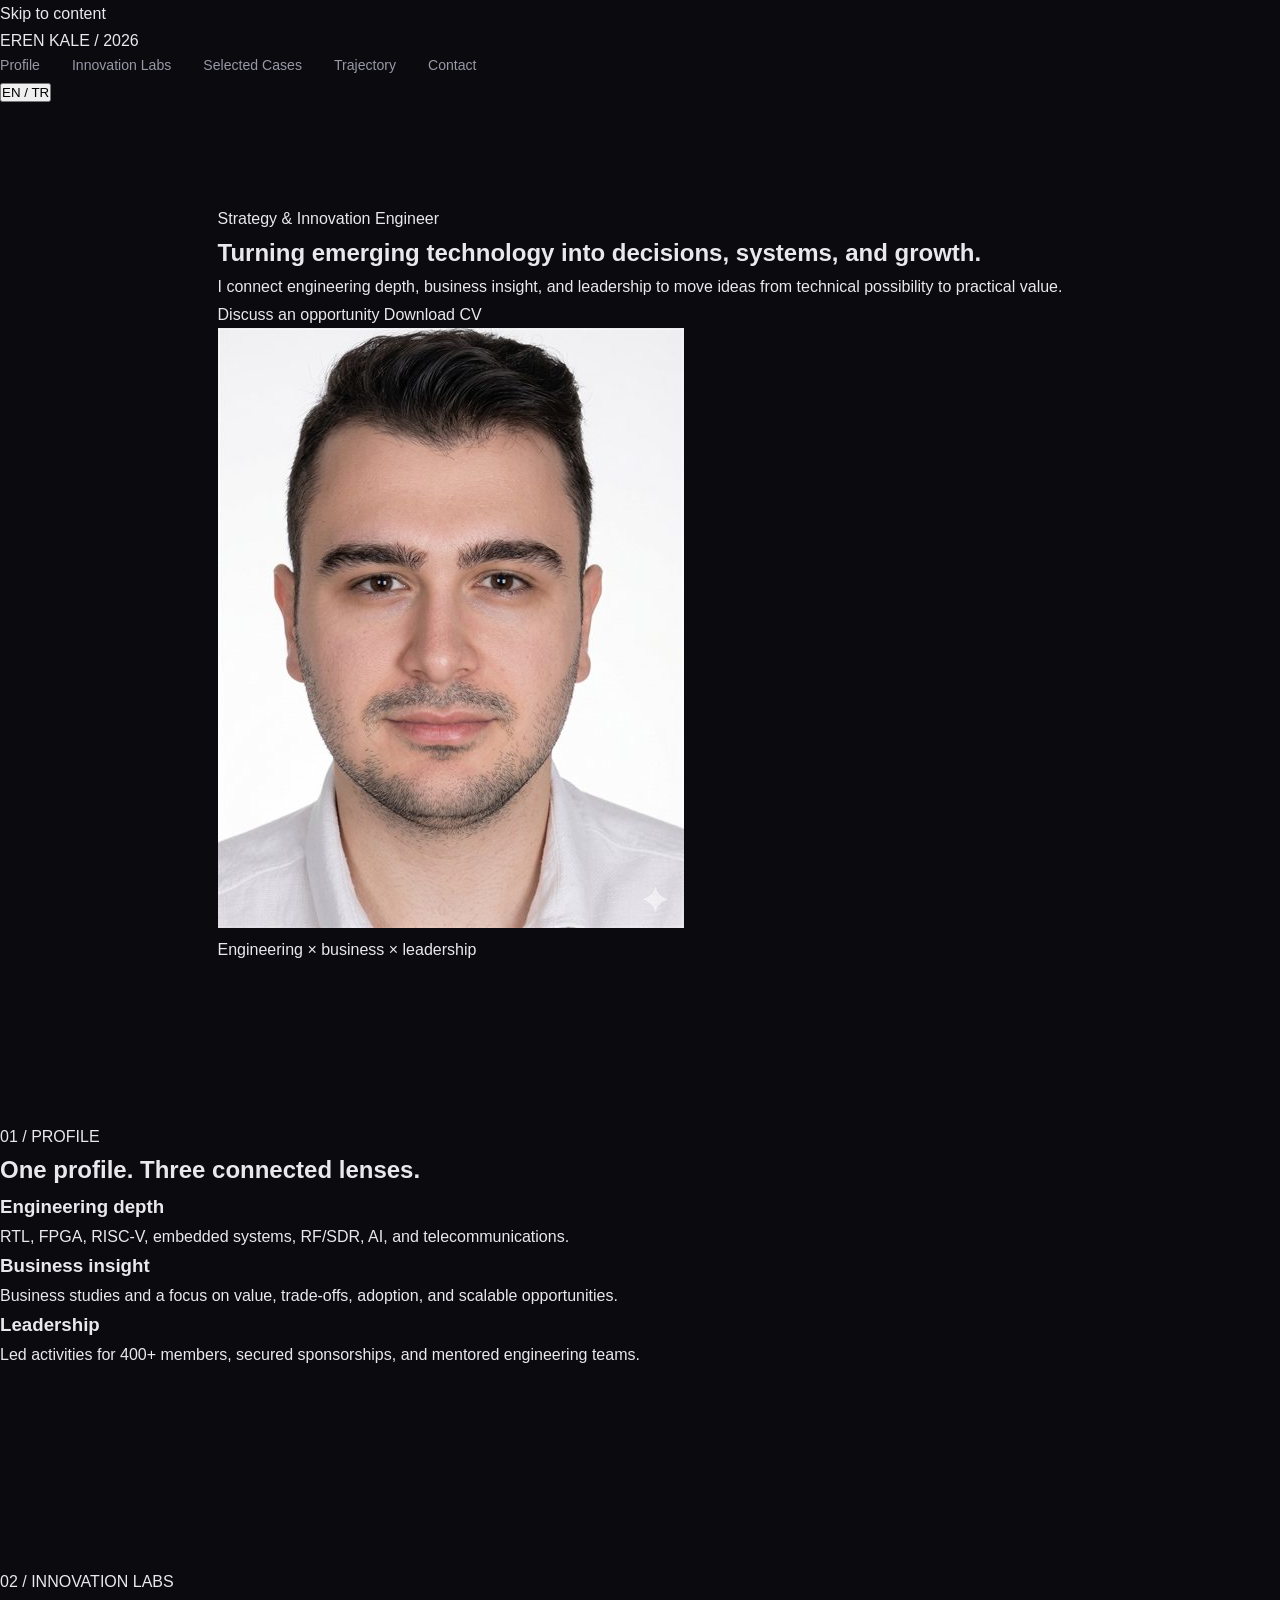
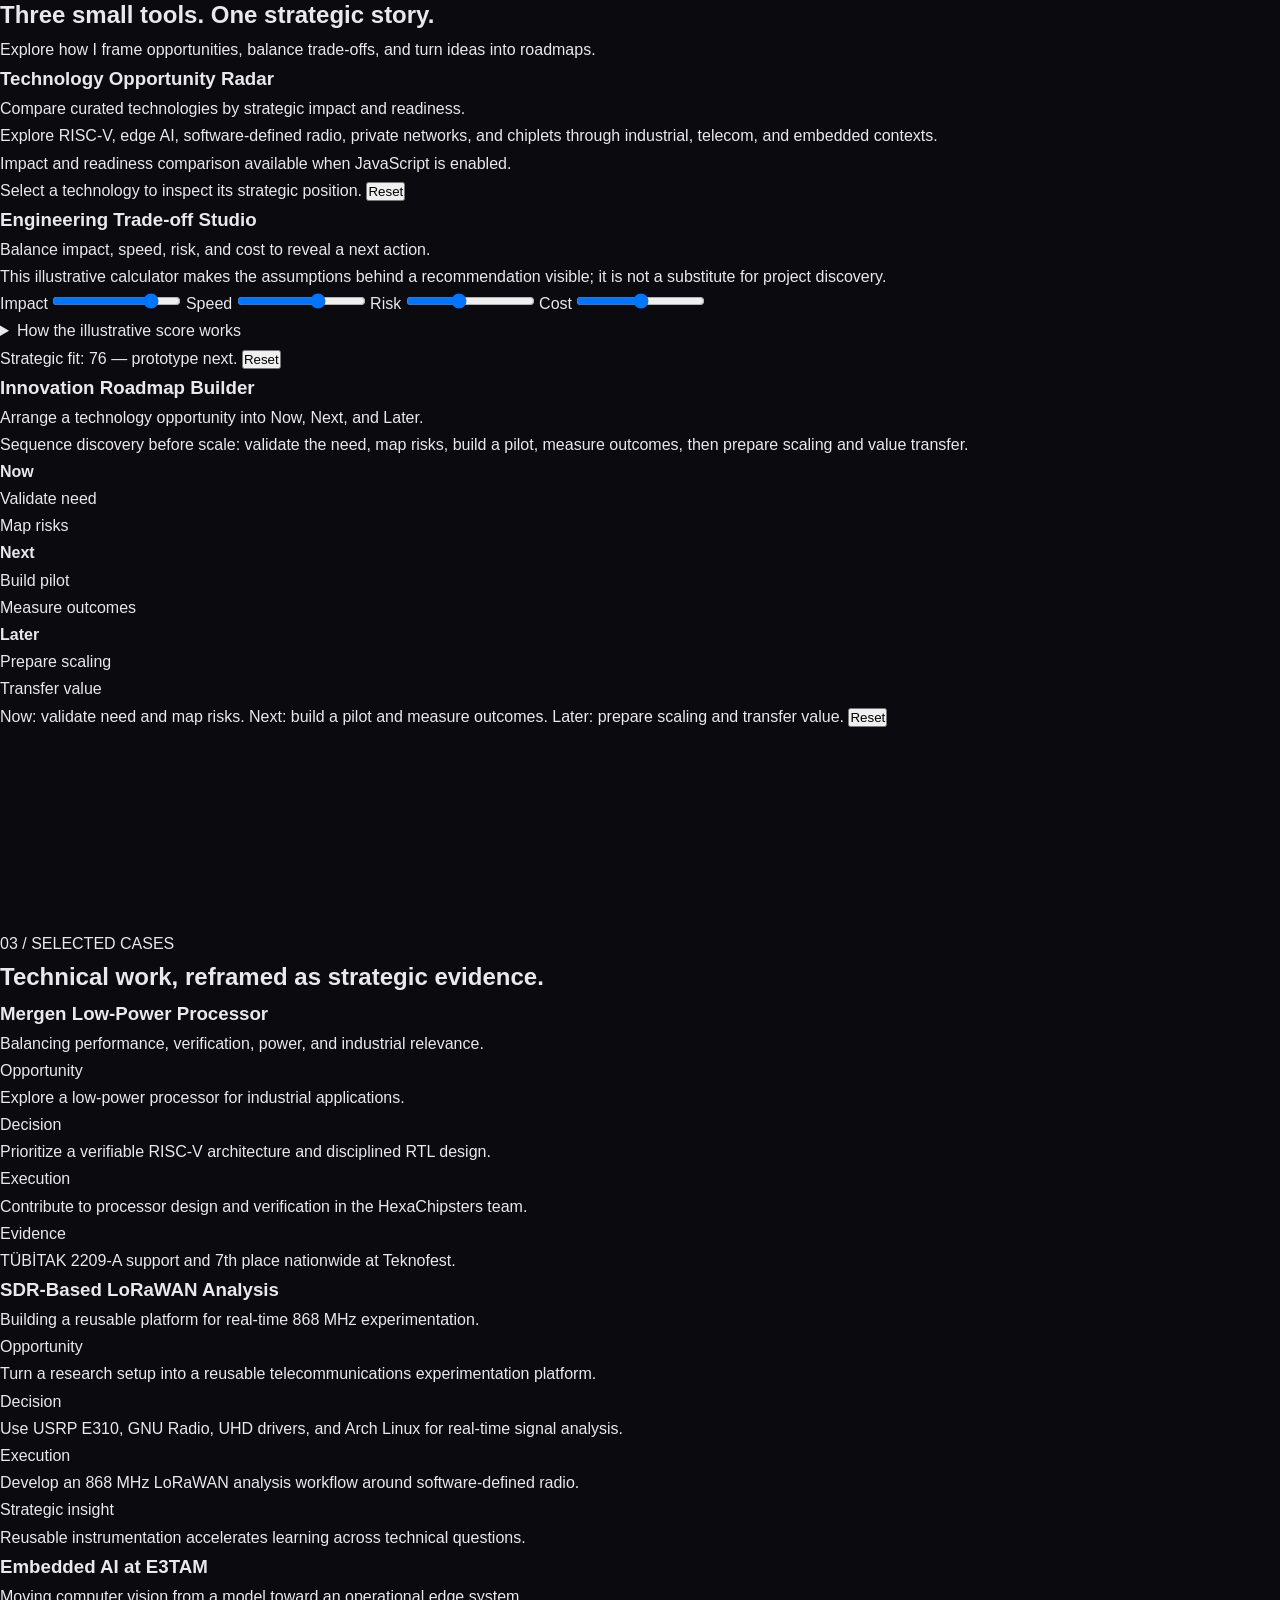
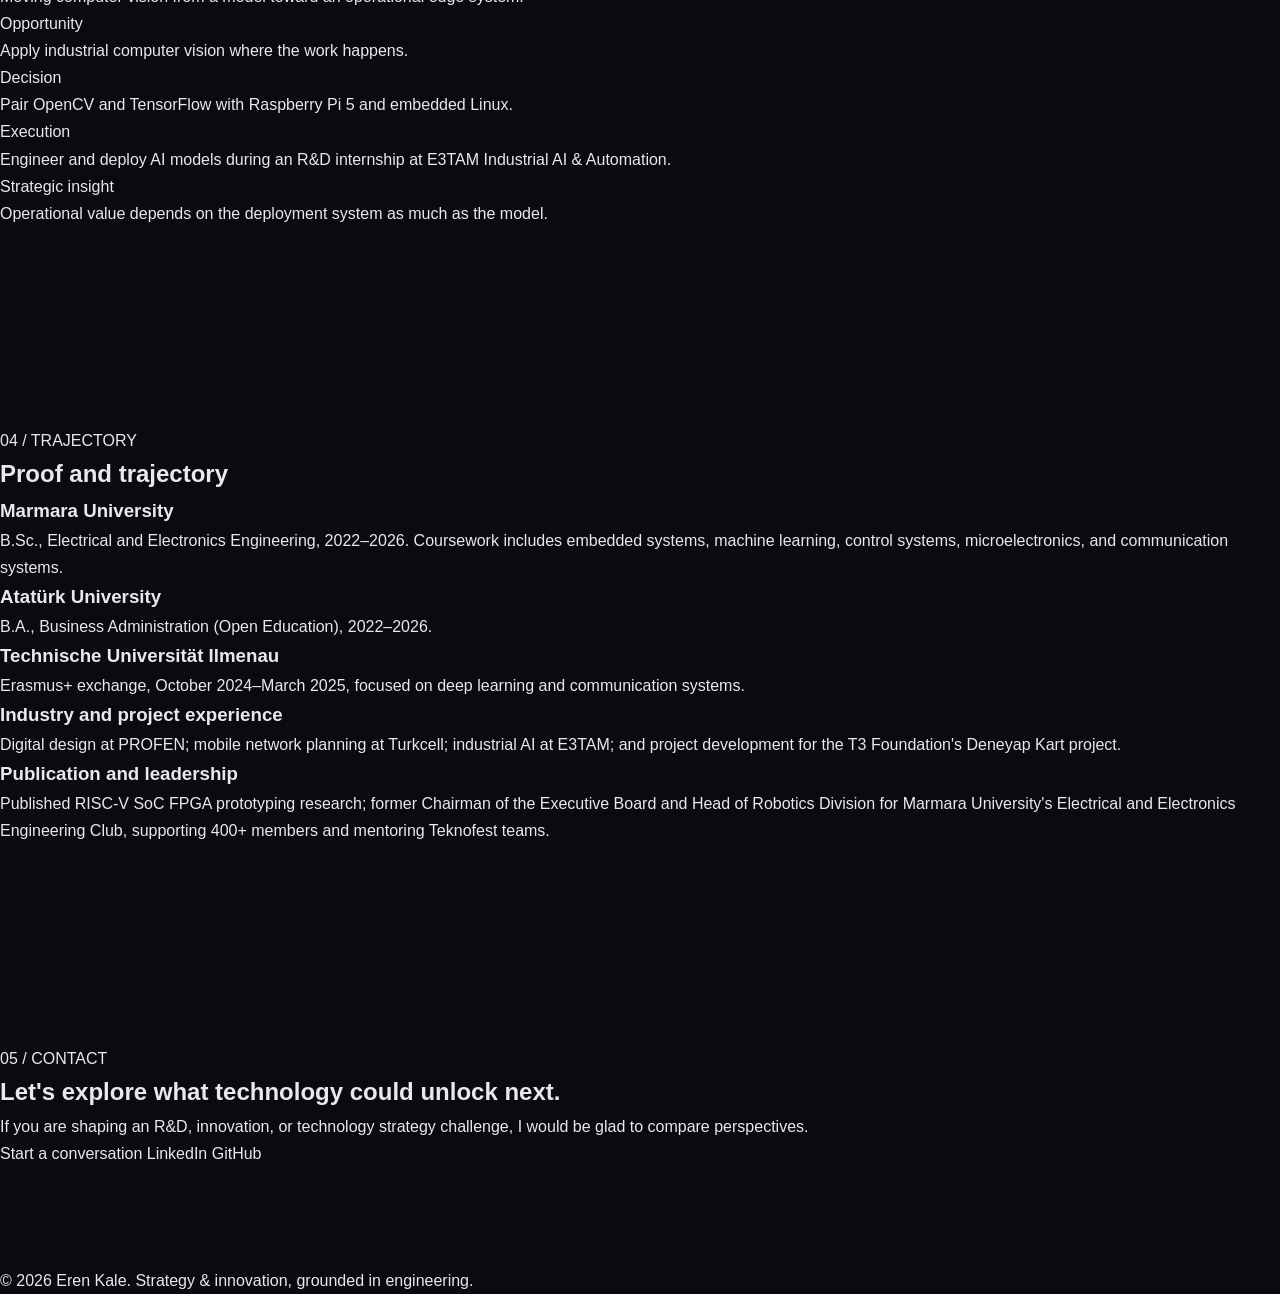
==== commit 09497b69: "feat: rebuild strategic portfolio structure" ====
--- a/index.html
+++ b/index.html
@@ -1,693 +1,238 @@
 <!DOCTYPE html>
 <html lang="en">
-
 <head>
-    <meta charset="UTF-8">
-    <meta name="viewport" content="width=device-width, initial-scale=1.0">
-    <title>Eren Kale | Electrical & Electronics Engineer</title>
-    <meta name="description"
-        content="Eren Kale - Electrical & Electronics Engineering student at Marmara University. Chip design, embedded systems, AI, and RF engineering.">
-
-    <!-- Security Meta Tags -->
-    <meta http-equiv="X-Content-Type-Options" content="nosniff">
-    <meta http-equiv="X-Frame-Options" content="DENY">
-    <meta name="referrer" content="strict-origin-when-cross-origin">
-    <meta http-equiv="Content-Security-Policy" content="default-src 'self'; script-src 'self' 'unsafe-inline'; style-src 'self' 'unsafe-inline' https://fonts.googleapis.com; font-src https://fonts.gstatic.com; img-src 'self' data:; connect-src 'self'; frame-src 'none';">
-
-    <!-- SEO & Social Meta -->
-    <meta name="author" content="Eren Kale">
-    <meta name="keywords" content="Eren Kale, Electrical Engineer, Chip Design, RISC-V, FPGA, Embedded Systems, AI, RF Engineering, Cybersecurity, OT/ICS Security, Computer Vision, YOLOv8, Portfolio">
-    <meta name="robots" content="index, follow">
-    <link rel="canonical" href="https://erenkale.dev/">
-
-    <!-- Open Graph (Facebook, LinkedIn) -->
-    <meta property="og:type" content="website">
-    <meta property="og:title" content="Eren Kale | Electrical & Electronics Engineer">
-    <meta property="og:description" content="Chip design, embedded systems, AI, and RF engineering. Portfolio of Eren Kale — Marmara University EE.">
-    <meta property="og:url" content="https://erenkale.dev/">
-    <meta property="og:image" content="https://erenkale.dev/profile_avatar.png">
-    <meta property="og:locale" content="en_US">
-    <meta property="og:site_name" content="Eren Kale Portfolio">
-
-    <!-- Twitter Card -->
-    <meta name="twitter:card" content="summary_large_image">
-    <meta name="twitter:title" content="Eren Kale | Electrical & Electronics Engineer">
-    <meta name="twitter:description" content="Chip design, embedded systems, AI, and RF engineering.">
-    <meta name="twitter:image" content="https://erenkale.dev/profile_avatar.png">
-
-    <!-- Favicon -->
-    <link rel="icon" type="image/png" href="profile_avatar.png">
-    <link rel="apple-touch-icon" href="profile_avatar.png">
-
-    <!-- Structured Data (JSON-LD) -->
-    <script type="application/ld+json">
-    {
-        "@context": "https://schema.org",
-        "@type": "Person",
-        "name": "Eren Kale",
-        "jobTitle": "Electrical & Electronics Engineer",
-        "url": "https://erenkale.dev",
-        "sameAs": [
-            "https://github.com/Maxixler",
-            "https://www.linkedin.com/in/erenkale/"
-        ],
-        "alumniOf": [
-            {
-                "@type": "CollegeOrUniversity",
-                "name": "Marmara University"
-            },
-            {
-                "@type": "CollegeOrUniversity",
-                "name": "Technische Universität Ilmenau"
-            }
-        ],
-        "knowsAbout": ["Chip Design", "RISC-V", "FPGA", "Embedded Systems", "AI", "RF Engineering", "LoRaWAN", "Cybersecurity", "OT/ICS Security", "Computer Vision"]
-    }
-    </script>
-
-    <!-- Performance: Preconnect & Fonts -->
-    <link rel="preconnect" href="https://fonts.googleapis.com">
-    <link rel="preconnect" href="https://fonts.gstatic.com" crossorigin>
-    <link rel="preload" as="style" href="https://fonts.googleapis.com/css2?family=Inter:wght@300;400;500;600;700;800;900&family=JetBrains+Mono:wght@400;500;600&display=swap">
-    <link
-        href="https://fonts.googleapis.com/css2?family=Inter:wght@300;400;500;600;700;800;900&family=JetBrains+Mono:wght@400;500;600&display=swap"
-        rel="stylesheet">
-
-    <!-- Preload critical assets -->
-    <link rel="preload" as="image" href="vesikalik_optimized.jpg">
-    <link rel="preload" as="style" href="style.css">
-    <link rel="preload" as="script" href="script.js">
-
-    <link rel="stylesheet" href="style.css">
+  <meta charset="UTF-8">
+  <meta name="viewport" content="width=device-width, initial-scale=1.0">
+  <title>Eren Kale | Strategy &amp; Innovation Engineer</title>
+  <meta name="description" content="Engineering depth, business insight, and emerging technologies—turned into decisions, systems, and growth.">
+  <meta name="theme-color" content="#F4E7D3">
+
+  <!-- Security Meta Tags -->
+  <meta http-equiv="X-Content-Type-Options" content="nosniff">
+  <meta http-equiv="X-Frame-Options" content="DENY">
+  <meta name="referrer" content="strict-origin-when-cross-origin">
+  <meta http-equiv="Content-Security-Policy" content="default-src 'self'; script-src 'self' 'unsafe-inline'; style-src 'self' 'unsafe-inline' https://fonts.googleapis.com; font-src https://fonts.gstatic.com; img-src 'self' data:; connect-src 'self'; frame-src 'none';">
+
+  <meta name="author" content="Eren Kale">
+  <meta name="keywords" content="Eren Kale, Strategy, Innovation, Electrical Engineering, RISC-V, FPGA, Embedded Systems, AI, RF, SDR, Portfolio">
+  <meta name="robots" content="index, follow">
+  <link rel="canonical" href="https://erenkale.dev/">
+
+  <meta property="og:type" content="website">
+  <meta property="og:title" content="Eren Kale | Strategy &amp; Innovation Engineer">
+  <meta property="og:description" content="Engineering depth, business insight, and emerging technologies—turned into decisions, systems, and growth.">
+  <meta property="og:url" content="https://erenkale.dev/">
+  <meta property="og:image" content="https://erenkale.dev/vesikalik_optimized.jpg">
+  <meta property="og:locale" content="en_US">
+  <meta property="og:locale:alternate" content="tr_TR">
+  <meta property="og:site_name" content="Eren Kale Portfolio">
+
+  <meta name="twitter:card" content="summary_large_image">
+  <meta name="twitter:title" content="Eren Kale | Strategy &amp; Innovation Engineer">
+  <meta name="twitter:description" content="Engineering depth, business insight, and emerging technologies—turned into decisions, systems, and growth.">
+  <meta name="twitter:image" content="https://erenkale.dev/vesikalik_optimized.jpg">
+
+  <link rel="icon" type="image/jpeg" href="vesikalik_optimized.jpg">
+  <link rel="apple-touch-icon" href="vesikalik_optimized.jpg">
+
+  <script type="application/ld+json">
+  {
+    "@context": "https://schema.org",
+    "@type": "Person",
+    "name": "Eren Kale",
+    "jobTitle": "Strategy & Innovation Engineer",
+    "description": "Engineering depth, business insight, and emerging technologies—turned into decisions, systems, and growth.",
+    "url": "https://erenkale.dev/",
+    "image": "https://erenkale.dev/vesikalik_optimized.jpg",
+    "sameAs": [
+      "https://github.com/Maxixler",
+      "https://www.linkedin.com/in/eren-kale/"
+    ],
+    "alumniOf": [
+      { "@type": "CollegeOrUniversity", "name": "Marmara University" },
+      { "@type": "CollegeOrUniversity", "name": "Technische Universität Ilmenau" },
+      { "@type": "CollegeOrUniversity", "name": "Atatürk University" }
+    ],
+    "knowsAbout": ["Strategy", "Innovation", "RISC-V", "FPGA", "Embedded Systems", "AI", "RF Engineering", "LoRaWAN", "Computer Vision"]
+  }
+  </script>
+
+  <link rel="preconnect" href="https://fonts.googleapis.com">
+  <link rel="preconnect" href="https://fonts.gstatic.com" crossorigin>
+  <link rel="preload" as="style" href="https://fonts.googleapis.com/css2?family=Inter:wght@300;400;500;600;700;800;900&family=JetBrains+Mono:wght@400;500;600&display=swap">
+  <link href="https://fonts.googleapis.com/css2?family=Inter:wght@300;400;500;600;700;800;900&family=JetBrains+Mono:wght@400;500;600&display=swap" rel="stylesheet">
+  <link rel="preload" as="image" href="vesikalik_optimized.jpg">
+  <link rel="preload" as="style" href="style.css">
+  <link rel="stylesheet" href="style.css">
 </head>
-
 <body>
-    <!-- Particle Canvas Background -->
-    <canvas id="particles-canvas"></canvas>
-
-    <!-- Navigation -->
-    <nav id="navbar">
-        <div class="nav-container">
-            <a href="#hero" class="nav-logo">
-                <span class="logo-bracket">&lt;</span>EK<span class="logo-bracket">/&gt;</span>
-            </a>
-            <ul class="nav-links" id="nav-links">
-                <li><a href="#about">About</a></li>
-                <li><a href="#education">Education</a></li>
-                <li><a href="#experience">Experience</a></li>
-                <li><a href="#projects">Projects</a></li>
-                <li><a href="#publications">Publications</a></li>
-                <li><a href="#skills">Skills</a></li>
-                <li><a href="#contact">Contact</a></li>
-            </ul>
-            <button class="hamburger" id="hamburger" aria-label="Toggle menu">
-                <span></span>
-                <span></span>
-                <span></span>
-            </button>
+  <a class="skip-link" href="#main-content">Skip to content</a>
+  <header class="site-header">
+    <nav aria-label="Primary navigation">
+      <a class="brand" href="#hero">EREN KALE / 2026</a>
+      <div class="nav-links">
+        <a href="#profile" data-i18n="nav.profile">Profile</a>
+        <a href="#labs" data-i18n="nav.labs">Innovation Labs</a>
+        <a href="#cases" data-i18n="nav.cases">Selected Cases</a>
+        <a href="#trajectory" data-i18n="nav.trajectory">Trajectory</a>
+        <a href="#contact" data-i18n="nav.contact">Contact</a>
+      </div>
+      <button id="language-toggle" type="button" aria-label="Türkçe diline geç" aria-pressed="false">EN / TR</button>
+    </nav>
+  </header>
+
+  <main id="main-content">
+    <section id="hero" class="hero-section" aria-labelledby="hero-heading">
+      <div class="editorial-grid">
+        <div>
+          <p class="eyebrow" data-i18n="hero.role">Strategy &amp; Innovation Engineer</p>
+          <h1 id="hero-heading" data-i18n="hero.heading">Turning emerging technology into decisions, systems, and growth.</h1>
+          <p data-i18n="hero.body">I connect engineering depth, business insight, and leadership to move ideas from technical possibility to practical value.</p>
+          <div class="hero-actions">
+            <a class="button button-primary" href="mailto:ereenkale@gmail.com?subject=Technology%20opportunity" data-i18n="hero.primaryCta">Discuss an opportunity</a>
+            <a class="button button-secondary" href="EREN_KALE_CV.pdf" data-i18n="hero.secondaryCta">Download CV</a>
+          </div>
         </div>
-    </nav>
-
-    <!-- Hero Section -->
-    <section id="hero" class="hero-section">
-        <!-- Circuit SVG Background -->
-        <svg class="hero-circuit" viewBox="0 0 800 600" fill="none" xmlns="http://www.w3.org/2000/svg">
-            <path class="circuit-path" d="M0 300 H200 L230 270 H400" stroke="rgba(0,212,255,0.15)" stroke-width="1" />
-            <path class="circuit-path" d="M800 200 H600 L570 230 H450 L420 260" stroke="rgba(124,58,237,0.12)"
-                stroke-width="1" />
-            <path class="circuit-path" d="M400 0 V150 L430 180 V300" stroke="rgba(0,212,255,0.1)" stroke-width="1" />
-            <path class="circuit-path" d="M100 600 V450 L130 420 V350" stroke="rgba(124,58,237,0.1)" stroke-width="1" />
-            <circle class="circuit-node" cx="200" cy="300" r="3" fill="rgba(0,212,255,0.3)" />
-            <circle class="circuit-node" cx="400" cy="270" r="3" fill="rgba(0,212,255,0.3)" />
-            <circle class="circuit-node" cx="600" cy="200" r="3" fill="rgba(124,58,237,0.3)" />
-            <circle class="circuit-node" cx="430" cy="180" r="3" fill="rgba(0,212,255,0.3)" />
-        </svg>
-
-        <div class="hero-content">
-            <div class="hero-badge">&#9889; Electrical & Electronics Engineering</div>
-            <h1 class="hero-title">
-                <span class="hero-greeting">Hello, I'm</span>
-                <span class="hero-name glitch" data-text="Eren Kale">Eren Kale</span>
-            </h1>
-            <div class="hero-typing-wrapper">
-                <span class="hero-typing-prefix">I </span>
-                <span class="hero-typed" id="typed-text"></span>
-                <span class="typed-cursor">|</span>
-            </div>
-
-            <!-- Mini Terminal -->
-            <div class="hero-terminal glass-card">
-                <div class="terminal-header">
-                    <span class="terminal-dot" style="background:#ff5f57"></span>
-                    <span class="terminal-dot" style="background:#febc2e"></span>
-                    <span class="terminal-dot" style="background:#28c840"></span>
-                    <span class="terminal-title">eren@kale:~</span>
-                </div>
-                <div class="terminal-body" id="terminal-body">
-                    <div class="terminal-line"><span class="t-prompt">$</span> <span class="t-cmd">whoami</span></div>
-                    <div class="terminal-line t-output">EE Engineer · Chip Designer · AI Developer</div>
-                    <div class="terminal-line"><span class="t-prompt">$</span> <span class="t-cmd">cat
-                            interests.txt</span></div>
-                    <div class="terminal-line t-output">RISC-V · FPGA · Embedded AI · RF/SDR</div>
-                    <div class="terminal-line"><span class="t-prompt">$</span> <span class="t-cmd">echo $MOTTO</span>
-                    </div>
-                    <div class="terminal-line t-output">"Building the future — one transistor at a time."</div>
-                </div>
-            </div>
-
-            <div class="hero-cta">
-                <a href="#projects" class="btn btn-primary">View Projects</a>
-                <a href="#contact" class="btn btn-secondary">Get in Touch</a>
-                <a href="https://github.com/Maxixler" target="_blank" rel="noopener noreferrer" class="btn btn-github">&#128187; GitHub</a>
-            </div>
-        </div>
-
-        <!-- Orbiting Tech Ring -->
-        <div class="hero-orbit-wrapper">
-            <div class="hero-image-glow"></div>
-            <img src="vesikalik_optimized.jpg" alt="Eren Kale — Electrical & Electronics Engineer" class="hero-image" loading="eager" width="466" height="600" fetchpriority="high">
-            <div class="orbit-ring">
-                <div class="orbit-icon" style="--i:0">&#9881;&#65039;</div>
-                <div class="orbit-icon" style="--i:1">&#128200;</div>
-                <div class="orbit-icon" style="--i:2">&#129302;</div>
-                <div class="orbit-icon" style="--i:3">&#128225;</div>
-                <div class="orbit-icon" style="--i:4">&#128218;</div>
-                <div class="orbit-icon" style="--i:5">&#128187;</div>
-            </div>
-        </div>
-
-        <div class="scroll-indicator">
-            <div class="scroll-mouse">
-                <div class="scroll-wheel"></div>
-            </div>
-            <span>Scroll Down</span>
-        </div>
-    </section>
-
-    <!-- About Section -->
-    <section id="about" class="section">
-        <div class="container">
-            <h2 class="section-title">
-                <span class="section-number">01.</span> About Me
-            </h2>
-            <div class="about-grid">
-                <div class="about-text glass-card">
-                    <p>
-                        I'm a <strong>senior Electrical & Electronics Engineering</strong> student at
-                        <strong>Marmara University</strong>, Istanbul. My journey spans from designing
-                        low-power chips to deploying AI on embedded systems.
-                    </p>
-                    <p>
-                        I spent a semester at <strong>Technische Universität Ilmenau</strong> in Germany
-                        through the Erasmus+ program, diving deep into Deep Learning and Communication Systems.
-                        I also pursue a B.A. in <strong>Business Administration</strong> at Atatürk University.
-                    </p>
-                    <p>
-                        As the former <strong>Chairman of the Executive Board</strong> of the EE Engineering Club,
-                        I've led 400+ members, organized events, secured sponsorships, and mentored Teknofest teams.
-                        I believe great engineering is a team sport.
-                    </p>
-                </div>
-                <div class="about-highlights">
-                    <div class="highlight-card glass-card">
-                        <div class="highlight-icon">&#128200;</div>
-                        <h3>Chip Design</h3>
-                        <p>TÜBİTAK-funded low-power chip design & Teknofest finalist</p>
-                    </div>
-                    <div class="highlight-card glass-card">
-                        <div class="highlight-icon">&#129302;</div>
-                        <h3>AI & Vision</h3>
-                        <p>Industrial computer vision with OpenCV & TensorFlow</p>
-                    </div>
-                    <div class="highlight-card glass-card">
-                        <div class="highlight-icon">&#128225;</div>
-                        <h3>RF & SDR</h3>
-                        <p>LoRaWAN signal analysis with USRP E310 & GNU Radio</p>
-                    </div>
-                    <div class="highlight-card glass-card">
-                        <div class="highlight-icon">&#128218;</div>
-                        <h3>Research</h3>
-                        <p>Published paper on RISC-V SoC FPGA prototyping</p>
-                    </div>
-                </div>
-            </div>
-        </div>
-    </section>
-
-    <!-- Education Section -->
-    <section id="education" class="section section-alt">
-        <div class="container">
-            <h2 class="section-title">
-                <span class="section-number">02.</span> Education
-            </h2>
-            <div class="timeline">
-                <div class="timeline-item glass-card" data-animate>
-                    <div class="timeline-dot"></div>
-                    <div class="timeline-date">2022 — 2026</div>
-                    <h3>Marmara University</h3>
-                    <p class="timeline-location">&#128205; Istanbul, Turkey</p>
-                    <p class="timeline-degree">B.Sc., Electrical and Electronics Engineering</p>
-                    <p class="timeline-detail">Relevant Coursework: Embedded Systems, Machine Learning, Control Systems,
-                        Communication Systems</p>
-                </div>
-                <div class="timeline-item glass-card" data-animate>
-                    <div class="timeline-dot dot-accent"></div>
-                    <div class="timeline-date">Oct 2024 — March 2025</div>
-                    <h3>Technische Universität Ilmenau</h3>
-                    <p class="timeline-location">&#127465;&#127466; Ilmenau, Germany</p>
-                    <p class="timeline-degree">Erasmus+ Exchange Program</p>
-                    <p class="timeline-detail">Focus on Deep Learning and Communication Systems</p>
-                </div>
-                <div class="timeline-item glass-card" data-animate>
-                    <div class="timeline-dot"></div>
-                    <div class="timeline-date">2022 — 2026</div>
-                    <h3>Atatürk University</h3>
-                    <p class="timeline-location">&#128205; Erzurum, Turkey</p>
-                    <p class="timeline-degree">B.A., Business Administration (Open Education)</p>
-                </div>
-            </div>
-        </div>
-    </section>
-
-    <!-- Experience Section -->
-    <section id="experience" class="section">
-        <div class="container">
-            <h2 class="section-title">
-                <span class="section-number">03.</span> Experience
-            </h2>
-            <div class="experience-grid">
-                <div class="exp-card glass-card" data-animate>
-                    <div class="exp-header">
-                        <div class="exp-company">Turkcell</div>
-                        <div class="exp-date">July 2025 — Sept 2025</div>
-                    </div>
-                    <div class="exp-role">Mobile Network Planning Intern (Europe-East)</div>
-                    <ul class="exp-details">
-                        <li>Optimized network coverage and analyzed cell performance through drive testing.</li>
-                        <li>Supported the implementation of 5G/LTE technologies and resolved interference management
-                            issues.</li>
-                    </ul>
-                    <div class="exp-tags">
-                        <span class="tag">5G</span>
-                        <span class="tag">LTE</span>
-                        <span class="tag">Network Planning</span>
-                    </div>
-                </div>
-
-                <div class="exp-card glass-card" data-animate>
-                    <div class="exp-header">
-                        <div class="exp-company">E3TAM Industrial AI & Automation</div>
-                        <div class="exp-date">July 2024 — Aug 2024</div>
-                    </div>
-                    <div class="exp-role">R&D Intern</div>
-                    <ul class="exp-details">
-                        <li>Engineered industrial computer vision solutions using OpenCV and TensorFlow.</li>
-                        <li>Deployed AI models on Raspberry Pi 5 within embedded Linux environments.</li>
-                    </ul>
-                    <div class="exp-tags">
-                        <span class="tag">OpenCV</span>
-                        <span class="tag">TensorFlow</span>
-                        <span class="tag">Raspberry Pi</span>
-                    </div>
-                </div>
-
-                <div class="exp-card glass-card" data-animate>
-                    <div class="exp-header">
-                        <div class="exp-company">T3 Foundation (Deneyap Kart Project)</div>
-                        <div class="exp-date">March 2024 — July 2024</div>
-                    </div>
-                    <div class="exp-role">Project Developer</div>
-                    <ul class="exp-details">
-                        <li>Designed hardware features and managed software integration for the Deneyap board.</li>
-                    </ul>
-                    <div class="exp-tags">
-                        <span class="tag">Embedded</span>
-                        <span class="tag">Hardware</span>
-                        <span class="tag">C++</span>
-                    </div>
-                </div>
-
-
-            </div>
-        </div>
-    </section>
-
-    <!-- Projects Section -->
-    <section id="projects" class="section section-alt">
-        <div class="container">
-            <h2 class="section-title">
-                <span class="section-number">04.</span> Projects
-            </h2>
-            <div class="projects-grid">
-                <div class="project-card glass-card" data-animate>
-                    <div class="project-icon">&#9889;</div>
-                    <div class="project-status">Feb 2024 — Present</div>
-                    <h3>HexaChipsters — Chip Design Team</h3>
-                    <p>
-                        Secured TÜBİTAK 2209-A grant for <em>"Low-Power Chip Design for Industrial Applications"</em>.
-                        Finalist at Teknofest Chip Design competition — <strong>7th in Turkey</strong> — for the
-                        design and verification of the <strong>"Mergen"</strong> processor.
-                    </p>
-                    <div class="project-tech">
-                        <span class="tag">Verilog</span>
-                        <span class="tag">RISC-V</span>
-                        <span class="tag">FPGA</span>
-                        <span class="tag">RTL Design</span>
-                    </div>
-                </div>
-
-                <div class="project-card glass-card github-card" data-animate>
-                    <div class="project-icon">&#128225;</div>
-                    <div class="project-status">Senior Design Project</div>
-                    <h3>SDR-Based UMTS Signal Analysis</h3>
-                    <p class="project-badge">Graduation Project</p>
-                    <p>
-                        Sampling and analyzing UMTS signals in real-time using <strong>USRP E310 SDR</strong>,
-                        UHD drivers, and <strong>GNU Radio</strong> on Arch Linux. Covers 868 MHz LoRaWAN analysis
-                        and signal processing pipelines.
-                    </p>
-                    <div class="project-tech">
-                        <span class="tag">GNU Radio</span>
-                        <span class="tag">USRP E310</span>
-                        <span class="tag">SDR</span>
-                        <span class="tag">UMTS</span>
-                        <span class="tag">LoRaWAN</span>
-                    </div>
-                    <a href="https://github.com/Maxixler/BitirmeProjesi" target="_blank" rel="noopener noreferrer" class="project-link">
-                        View on GitHub &#8599;
-                    </a>
-                </div>
-
-                <!-- GitHub Repos -->
-                <div class="project-card glass-card github-card" data-animate>
-                    <div class="project-icon">&#129302;</div>
-                    <div class="project-status">GitHub Repository</div>
-                    <h3>Low-Level CNN from Scratch</h3>
-                    <p>A Convolutional Neural Network implemented entirely in C++ without high-level frameworks — demonstrating deep understanding of convolution, pooling, backpropagation and matrix operations at the hardware level.</p>
-                    <div class="project-tech">
-                        <span class="tag">C++</span>
-                        <span class="tag">Deep Learning</span>
-                        <span class="tag">Neural Networks</span>
-                    </div>
-                    <a href="https://github.com/Maxixler/LowLevel-CNN" target="_blank" rel="noopener noreferrer" class="project-link">
-                        View on GitHub &#8599;
-                    </a>
-                </div>
-
-                <div class="project-card glass-card github-card" data-animate>
-                    <div class="project-icon">&#128248;</div>
-                    <div class="project-status">GitHub Repository</div>
-                    <h3>Computer Vision Projects</h3>
-                    <p>Industrial computer vision applications using OpenCV and YOLOv8 for real-time object detection, image processing, and visual analysis pipelines.</p>
-                    <div class="project-tech">
-                        <span class="tag">Python</span>
-                        <span class="tag">OpenCV</span>
-                        <span class="tag">YOLOv8</span>
-                        <span class="tag">Jupyter</span>
-                    </div>
-                    <a href="https://github.com/Maxixler/ComputerVision" target="_blank" rel="noopener noreferrer" class="project-link">
-                        View on GitHub &#8599;
-                    </a>
-                </div>
-
-                <div class="project-card glass-card github-card" data-animate>
-                    <div class="project-icon">&#128187;</div>
-                    <div class="project-status">GitHub Repository</div>
-                    <h3>Embedded Projects</h3>
-                    <p>Collection of embedded systems projects and firmware experiments targeting microcontrollers and low-level hardware programming.</p>
-                    <div class="project-tech">
-                        <span class="tag">C</span>
-                        <span class="tag">Embedded</span>
-                        <span class="tag">Firmware</span>
-                    </div>
-                    <a href="https://github.com/Maxixler/EmbeddedProjects" target="_blank" rel="noopener noreferrer" class="project-link">
-                        View on GitHub &#8599;
-                    </a>
-                </div>
-
-                <div class="project-card glass-card github-card" data-animate>
-                    <div class="project-icon">&#127918;</div>
-                    <div class="project-status">GitHub Repository</div>
-                    <h3>Deneyap Kart Projects</h3>
-                    <p>Hardware and software projects built for the Deneyap development board — IoT sensors, actuators, and embedded system applications.</p>
-                    <div class="project-tech">
-                        <span class="tag">C++</span>
-                        <span class="tag">IoT</span>
-                        <span class="tag">Embedded</span>
-                    </div>
-                    <a href="https://github.com/Maxixler/DeneyapProjeler" target="_blank" rel="noopener noreferrer" class="project-link">
-                        View on GitHub &#8599;
-                    </a>
-                </div>
-
-                <div class="project-card glass-card github-card" data-animate>
-                    <div class="project-icon">&#128421;</div>
-                    <div class="project-status">GitHub Repository</div>
-                    <h3>C &amp; C++ Projects</h3>
-                    <p>Advanced algorithmic problems, data structures, and modern C++ (C++20/23) systems programming with performance-oriented design.</p>
-                    <div class="project-tech">
-                        <span class="tag">C</span>
-                        <span class="tag">C++20</span>
-                        <span class="tag">Algorithms</span>
-                    </div>
-                    <a href="https://github.com/Maxixler/C-Cpp" target="_blank" rel="noopener noreferrer" class="project-link">
-                        View on GitHub &#8599;
-                    </a>
-                </div>
-
-                <div class="project-card glass-card github-card" data-animate>
-                    <div class="project-icon">&#128269;</div>
-                    <div class="project-status">GitHub · Security-Fundamentals</div>
-                    <h3>Network Scanner &amp; Port Analyzer</h3>
-                    <p>Nmap-like reconnaissance tool that scans subnets, identifies live hosts, detects running services, and exports findings to a visual dashboard.</p>
-                    <div class="project-tech">
-                        <span class="tag">Python</span>
-                        <span class="tag">Networking</span>
-                        <span class="tag">Scapy</span>
-                        <span class="tag">Dashboard</span>
-                    </div>
-                    <a href="https://github.com/Maxixler/Security-Fundamentals" target="_blank" rel="noopener noreferrer" class="project-link">
-                        View on GitHub &#8599;
-                    </a>
-                </div>
-
-                <div class="project-card glass-card github-card" data-animate>
-                    <div class="project-icon">&#128737;</div>
-                    <div class="project-status">GitHub · Security-Fundamentals</div>
-                    <h3>Stateful Firewall Simulator</h3>
-                    <p>6-module network firewall engine simulating Purdue Model segmentation with stateful anomaly detection and IT-to-OT traffic policy enforcement.</p>
-                    <div class="project-tech">
-                        <span class="tag">Python</span>
-                        <span class="tag">Firewall</span>
-                        <span class="tag">Stateful Inspection</span>
-                        <span class="tag">Purdue Model</span>
-                    </div>
-                    <a href="https://github.com/Maxixler/Security-Fundamentals" target="_blank" rel="noopener noreferrer" class="project-link">
-                        View on GitHub &#8599;
-                    </a>
-                </div>
-
-                <div class="project-card glass-card github-card" data-animate>
-                    <div class="project-icon">&#128202;</div>
-                    <div class="project-status">GitHub · Security-Fundamentals</div>
-                    <h3>Enterprise SIEM &amp; SOC Dashboard</h3>
-                    <p>Central integration platform that normalizes firewall DENY traces and AD JSON logs. Features a correlation engine with sliding-window failure tracking for live brute-force detection.</p>
-                    <div class="project-tech">
-                        <span class="tag">Python</span>
-                        <span class="tag">SIEM</span>
-                        <span class="tag">IDS/IPS</span>
-                        <span class="tag">Log Correlation</span>
-                    </div>
-                    <a href="https://github.com/Maxixler/Security-Fundamentals" target="_blank" rel="noopener noreferrer" class="project-link">
-                        View on GitHub &#8599;
-                    </a>
-                </div>
-
-                <div class="project-card glass-card github-card" data-animate>
-                    <div class="project-icon">&#128299;</div>
-                    <div class="project-status">GitHub · Security-Fundamentals</div>
-                    <h3>Vulnerability Scanner &amp; Compliance Auditor</h3>
-                    <p>Maps software versions to NVD endpoints for CVSS scoring and cross-references configurations against ISO 27001 constraints for compliance auditing.</p>
-                    <div class="project-tech">
-                        <span class="tag">Python</span>
-                        <span class="tag">CVE/CVSS</span>
-                        <span class="tag">ISO 27001</span>
-                        <span class="tag">NVD</span>
-                    </div>
-                    <a href="https://github.com/Maxixler/Security-Fundamentals" target="_blank" rel="noopener noreferrer" class="project-link">
-                        View on GitHub &#8599;
-                    </a>
-                </div>
-
-                <div class="project-card glass-card github-card" data-animate>
-                    <div class="project-icon">&#128268;</div>
-                    <div class="project-status">GitHub · Security-Fundamentals</div>
-                    <h3>OT / ICS Security Monitor</h3>
-                    <p>Uses pymodbus to simulate a live Refinery Boiler with Register Manipulation attacks instantly detected by a passive Modbus IDS analyzer. Covers SCADA threat modeling.</p>
-                    <div class="project-tech">
-                        <span class="tag">Python</span>
-                        <span class="tag">OT/SCADA</span>
-                        <span class="tag">Modbus</span>
-                        <span class="tag">ICS Security</span>
-                    </div>
-                    <a href="https://github.com/Maxixler/Security-Fundamentals" target="_blank" rel="noopener noreferrer" class="project-link">
-                        View on GitHub &#8599;
-                    </a>
-                </div>
-
-            </div>
-        </div>
-    </section>
-
-    <!-- Publications Section -->
-    <section id="publications" class="section">
-        <div class="container">
-            <h2 class="section-title">
-                <span class="section-number">05.</span> Publications
-            </h2>
-            <div class="publication-card glass-card" data-animate>
-                <div class="pub-icon">&#128214;</div>
-                <div class="pub-content">
-                    <h3>FPGA Prototyping: RISC-V Based SoC Design and Testing Processes</h3>
-                    <p class="pub-journal">Pamukkale University Journal of Engineering Sciences</p>
-                    <p class="pub-date">December 2025</p>
-                    <p class="pub-abstract">
-                        Prototyped and tested a RISC-V System-on-Chip on FPGA, covering the full design
-                        pipeline from RTL to silicon validation.
-                    </p>
-                    <a href="https://dergipark.org.tr/tr/pub/pajes/article/1815680" target="_blank" rel="noopener noreferrer" class="pub-link">
-                        &#128196; Read Full Paper on DergiPark &#8599;
-                    </a>
-                </div>
-            </div>
-        </div>
-    </section>
-
-    <!-- Leadership Section -->
-    <section id="leadership" class="section section-alt">
-        <div class="container">
-            <h2 class="section-title">
-                <span class="section-number">06.</span> Leadership & Activities
-            </h2>
-            <div class="leadership-card glass-card" data-animate>
-                <h3>Marmara University Electrical and Electronics Engineering Club</h3>
-                <div class="leadership-roles">
-                    <div class="role-badge">&#127941; Chairman of Supervisory Board</div>
-                    <div class="role-badge">&#128081; Former Chairman of Executive Board</div>
-                    <div class="role-badge">&#129302; Former Head of Robotics Division</div>
-                </div>
-                <ul class="leadership-details">
-                    <li>Managed 400+ members, coordinated events, and secured corporate sponsorships.</li>
-                    <li>Mentored multiple Teknofest competition teams.</li>
-                </ul>
-            </div>
-        </div>
-    </section>
-
-    <!-- Skills Section -->
-    <section id="skills" class="section">
-        <div class="container">
-            <h2 class="section-title">
-                <span class="section-number">07.</span> Skills & Interests
-            </h2>
-            <div class="skills-grid">
-                <div class="skill-category glass-card" data-animate>
-                    <h3>&#9881;&#65039; Hardware / RTL</h3>
-                    <div class="skill-tags">
-                        <span class="skill-tag">Verilog</span>
-                        <span class="skill-tag">RTL Design</span>
-                        <span class="skill-tag">FPGA Prototyping</span>
-                        <span class="skill-tag">RISC-V</span>
-                        <span class="skill-tag">RF Engineering</span>
-                        <span class="skill-tag">Altium Designer</span>
-                    </div>
-                </div>
-                <div class="skill-category glass-card" data-animate>
-                    <h3>&#128187; Software / AI</h3>
-                    <div class="skill-tags">
-                        <span class="skill-tag">C++</span>
-                        <span class="skill-tag">C</span>
-                        <span class="skill-tag">Python</span>
-                        <span class="skill-tag">MATLAB</span>
-                        <span class="skill-tag">OpenCV</span>
-                        <span class="skill-tag">YOLOv8</span>
-                        <span class="skill-tag">TensorFlow</span>
-                        <span class="skill-tag">Simulink</span>
-                        <span class="skill-tag">GNU Radio</span>
-                        <span class="skill-tag">UHD Drivers</span>
-                    </div>
-                </div>
-                <div class="skill-category glass-card" data-animate>
-                    <h3>&#128274; Cybersecurity</h3>
-                    <div class="skill-tags">
-                        <span class="skill-tag">Network Security</span>
-                        <span class="skill-tag">SIEM / SOC</span>
-                        <span class="skill-tag">IDS / IPS</span>
-                        <span class="skill-tag">OT / ICS Security</span>
-                        <span class="skill-tag">Vulnerability Assessment</span>
-                        <span class="skill-tag">Firewall Engineering</span>
-                    </div>
-                </div>
-                <div class="skill-category glass-card" data-animate>
-                    <h3>&#127760; Languages</h3>
-                    <div class="skill-tags">
-                        <span class="skill-tag lang-native">Turkish — Native</span>
-                        <span class="skill-tag lang-c1">English — C1</span>
-                        <span class="skill-tag lang-a2">German — A2</span>
-                    </div>
-                </div>
-            </div>
-        </div>
-    </section>
-
-    <!-- Contact Section -->
-    <section id="contact" class="section section-alt">
-        <div class="container">
-            <h2 class="section-title">
-                <span class="section-number">08.</span> Get in Touch
-            </h2>
-            <p class="contact-intro">
-                Got a project idea, research opportunity, or want to collaborate?<br>
-                Let's connect — I'm always open to exciting challenges.
-            </p>
-            <div class="contact-grid">
-                <a href="mailto:ereenkale@gmail.com" class="contact-card glass-card" data-animate>
-                    <div class="contact-icon">&#9993;&#65039;</div>
-                    <h3>Email</h3>
-                    <p>ereenkale@gmail.com</p>
-                </a>
-
-                <a href="https://www.linkedin.com/in/erenkale/" target="_blank" rel="noopener noreferrer" class="contact-card glass-card"
-                    data-animate>
-                    <div class="contact-icon">&#128279;</div>
-                    <h3>LinkedIn</h3>
-                    <p>linkedin.com/in/erenkale</p>
-                </a>
-                <a href="https://github.com/Maxixler" target="_blank" rel="noopener noreferrer" class="contact-card glass-card" data-animate>
-                    <div class="contact-icon">&#128187;</div>
-                    <h3>GitHub</h3>
-                    <p>github.com/Maxixler</p>
-                </a>
-            </div>
-            <div class="contact-location">
-                <span>&#128205;</span> Istanbul, Turkey
-            </div>
-        </div>
-    </section>
-
-    <!-- Footer -->
-    <footer class="footer">
-        <div class="container">
-            <p>Designed & Built by <strong>Eren Kale</strong> &copy; 2026</p>
-            <div class="footer-links">
-                <a href="https://github.com/Maxixler" target="_blank" rel="noopener noreferrer">GitHub</a>
-                <a href="https://www.linkedin.com/in/erenkale/" target="_blank" rel="noopener noreferrer">LinkedIn</a>
-                <a href="mailto:ereenkale@gmail.com">Email</a>
-            </div>
-        </div>
-    </footer>
-
-    <script src="script.js" defer></script>
+        <figure class="hero-portrait">
+          <img src="vesikalik_optimized.jpg" alt="Eren Kale" width="466" height="600" fetchpriority="high">
+          <figcaption>Engineering × business × leadership</figcaption>
+        </figure>
+      </div>
+    </section>
+
+    <section id="profile" class="section" aria-labelledby="profile-heading">
+      <p class="section-index">01 / PROFILE</p>
+      <h2 id="profile-heading" data-i18n="profile.heading">One profile. Three connected lenses.</h2>
+      <div class="profile-grid">
+        <article class="profile-lens">
+          <h3 data-i18n="profile.engineering.title">Engineering depth</h3>
+          <p data-i18n="profile.engineering.body">RTL, FPGA, RISC-V, embedded systems, RF/SDR, AI, and telecommunications.</p>
+        </article>
+        <article class="profile-lens">
+          <h3 data-i18n="profile.business.title">Business insight</h3>
+          <p data-i18n="profile.business.body">Business studies and a focus on value, trade-offs, adoption, and scalable opportunities.</p>
+        </article>
+        <article class="profile-lens">
+          <h3 data-i18n="profile.leadership.title">Leadership</h3>
+          <p data-i18n="profile.leadership.body">Led activities for 400+ members, secured sponsorships, and mentored engineering teams.</p>
+        </article>
+      </div>
+    </section>
+
+    <section id="labs" class="section" aria-labelledby="labs-heading">
+      <p class="section-index">02 / INNOVATION LABS</p>
+      <h2 id="labs-heading" data-i18n="labs.heading">Three small tools. One strategic story.</h2>
+      <p data-i18n="labs.body">Explore how I frame opportunities, balance trade-offs, and turn ideas into roadmaps.</p>
+      <div class="labs-grid">
+        <article id="opportunity-radar" class="lab-card" aria-labelledby="radar-title">
+          <h3 id="radar-title" data-i18n="radar.title">Technology Opportunity Radar</h3>
+          <p data-i18n="radar.body">Compare curated technologies by strategic impact and readiness.</p>
+          <p>Explore RISC-V, edge AI, software-defined radio, private networks, and chiplets through industrial, telecom, and embedded contexts.</p>
+          <div data-radar-plot aria-label="Technology opportunity radar" role="img">
+            <p>Impact and readiness comparison available when JavaScript is enabled.</p>
+          </div>
+          <output data-radar-result aria-live="polite">Select a technology to inspect its strategic position.</output>
+          <button type="button" data-lab-reset="radar" data-i18n="labs.reset">Reset</button>
+        </article>
+
+        <article id="tradeoff-studio" class="lab-card" aria-labelledby="tradeoff-title">
+          <h3 id="tradeoff-title" data-i18n="tradeoff.title">Engineering Trade-off Studio</h3>
+          <p data-i18n="tradeoff.body">Balance impact, speed, risk, and cost to reveal a next action.</p>
+          <p>This illustrative calculator makes the assumptions behind a recommendation visible; it is not a substitute for project discovery.</p>
+          <label>Impact <input name="impact" type="range" min="0" max="100" value="80"></label>
+          <label>Speed <input name="speed" type="range" min="0" max="100" value="65"></label>
+          <label>Risk <input name="risk" type="range" min="0" max="100" value="40"></label>
+          <label>Cost <input name="cost" type="range" min="0" max="100" value="50"></label>
+          <details>
+            <summary>How the illustrative score works</summary>
+            <p>Higher impact and speed help the score; higher risk and cost reduce it.</p>
+          </details>
+          <output data-tradeoff-result aria-live="polite">Strategic fit: 76 — prototype next.</output>
+          <button type="button" data-lab-reset="tradeoff" data-i18n="labs.reset">Reset</button>
+        </article>
+
+        <article id="roadmap-builder" class="lab-card" aria-labelledby="roadmap-title">
+          <h3 id="roadmap-title" data-i18n="roadmap.title">Innovation Roadmap Builder</h3>
+          <p data-i18n="roadmap.body">Arrange a technology opportunity into Now, Next, and Later.</p>
+          <p>Sequence discovery before scale: validate the need, map risks, build a pilot, measure outcomes, then prepare scaling and value transfer.</p>
+          <div data-roadmap-columns>
+            <section aria-labelledby="roadmap-now"><h4 id="roadmap-now">Now</h4><ul data-roadmap-stage="now"><li>Validate need</li><li>Map risks</li></ul></section>
+            <section aria-labelledby="roadmap-next"><h4 id="roadmap-next">Next</h4><ul data-roadmap-stage="next"><li>Build pilot</li><li>Measure outcomes</li></ul></section>
+            <section aria-labelledby="roadmap-later"><h4 id="roadmap-later">Later</h4><ul data-roadmap-stage="later"><li>Prepare scaling</li><li>Transfer value</li></ul></section>
+          </div>
+          <output data-roadmap-summary aria-live="polite">Now: validate need and map risks. Next: build a pilot and measure outcomes. Later: prepare scaling and transfer value.</output>
+          <button type="button" data-lab-reset="roadmap" data-i18n="labs.reset">Reset</button>
+        </article>
+      </div>
+    </section>
+
+    <section id="cases" class="section" aria-labelledby="cases-heading">
+      <p class="section-index">03 / SELECTED CASES</p>
+      <h2 id="cases-heading" data-i18n="cases.heading">Technical work, reframed as strategic evidence.</h2>
+      <div class="cases-grid">
+        <article class="case-card">
+          <h3 data-i18n="cases.mergen.title">Mergen Low-Power Processor</h3>
+          <p data-i18n="cases.mergen.body">Balancing performance, verification, power, and industrial relevance.</p>
+          <dl>
+            <div><dt>Opportunity</dt><dd>Explore a low-power processor for industrial applications.</dd></div>
+            <div><dt>Decision</dt><dd>Prioritize a verifiable RISC-V architecture and disciplined RTL design.</dd></div>
+            <div><dt>Execution</dt><dd>Contribute to processor design and verification in the HexaChipsters team.</dd></div>
+            <div><dt>Evidence</dt><dd>TÜBİTAK 2209-A support and 7th place nationwide at Teknofest.</dd></div>
+          </dl>
+        </article>
+        <article class="case-card">
+          <h3 data-i18n="cases.sdr.title">SDR-Based LoRaWAN Analysis</h3>
+          <p data-i18n="cases.sdr.body">Building a reusable platform for real-time 868 MHz experimentation.</p>
+          <dl>
+            <div><dt>Opportunity</dt><dd>Turn a research setup into a reusable telecommunications experimentation platform.</dd></div>
+            <div><dt>Decision</dt><dd>Use USRP E310, GNU Radio, UHD drivers, and Arch Linux for real-time signal analysis.</dd></div>
+            <div><dt>Execution</dt><dd>Develop an 868 MHz LoRaWAN analysis workflow around software-defined radio.</dd></div>
+            <div><dt>Strategic insight</dt><dd>Reusable instrumentation accelerates learning across technical questions.</dd></div>
+          </dl>
+        </article>
+        <article class="case-card">
+          <h3 data-i18n="cases.edgeAi.title">Embedded AI at E3TAM</h3>
+          <p data-i18n="cases.edgeAi.body">Moving computer vision from a model toward an operational edge system.</p>
+          <dl>
+            <div><dt>Opportunity</dt><dd>Apply industrial computer vision where the work happens.</dd></div>
+            <div><dt>Decision</dt><dd>Pair OpenCV and TensorFlow with Raspberry Pi 5 and embedded Linux.</dd></div>
+            <div><dt>Execution</dt><dd>Engineer and deploy AI models during an R&amp;D internship at E3TAM Industrial AI &amp; Automation.</dd></div>
+            <div><dt>Strategic insight</dt><dd>Operational value depends on the deployment system as much as the model.</dd></div>
+          </dl>
+        </article>
+      </div>
+    </section>
+
+    <section id="trajectory" class="section" aria-labelledby="trajectory-heading">
+      <p class="section-index">04 / TRAJECTORY</p>
+      <h2 id="trajectory-heading" data-i18n="trajectory.heading">Proof and trajectory</h2>
+      <ol class="trajectory-list">
+        <li class="trajectory-item"><h3>Marmara University</h3><p>B.Sc., Electrical and Electronics Engineering, 2022–2026. Coursework includes embedded systems, machine learning, control systems, microelectronics, and communication systems.</p></li>
+        <li class="trajectory-item"><h3>Atatürk University</h3><p>B.A., Business Administration (Open Education), 2022–2026.</p></li>
+        <li class="trajectory-item"><h3>Technische Universität Ilmenau</h3><p>Erasmus+ exchange, October 2024–March 2025, focused on deep learning and communication systems.</p></li>
+        <li class="trajectory-item"><h3>Industry and project experience</h3><p>Digital design at PROFEN; mobile network planning at Turkcell; industrial AI at E3TAM; and project development for the T3 Foundation's Deneyap Kart project.</p></li>
+        <li class="trajectory-item"><h3>Publication and leadership</h3><p>Published RISC-V SoC FPGA prototyping research; former Chairman of the Executive Board and Head of Robotics Division for Marmara University's Electrical and Electronics Engineering Club, supporting 400+ members and mentoring Teknofest teams.</p></li>
+      </ol>
+    </section>
+
+    <section id="contact" class="section" aria-labelledby="contact-heading">
+      <p class="section-index">05 / CONTACT</p>
+      <h2 id="contact-heading" data-i18n="contact.heading">Let's explore what technology could unlock next.</h2>
+      <p data-i18n="contact.body">If you are shaping an R&amp;D, innovation, or technology strategy challenge, I would be glad to compare perspectives.</p>
+      <div class="contact-actions">
+        <a class="button button-primary" href="mailto:ereenkale@gmail.com?subject=Technology%20opportunity" data-i18n="contact.email">Start a conversation</a>
+        <a href="https://www.linkedin.com/in/eren-kale/" target="_blank" rel="noopener noreferrer">LinkedIn</a>
+        <a href="https://github.com/Maxixler" target="_blank" rel="noopener noreferrer">GitHub</a>
+      </div>
+    </section>
+  </main>
+
+  <footer class="site-footer">
+    <p>© 2026 Eren Kale. Strategy &amp; innovation, grounded in engineering.</p>
+  </footer>
+
+  <script src="content.js"></script>
+  <script src="labs.js"></script>
+  <script src="script.js"></script>
 </body>
-
-</html>+</html>
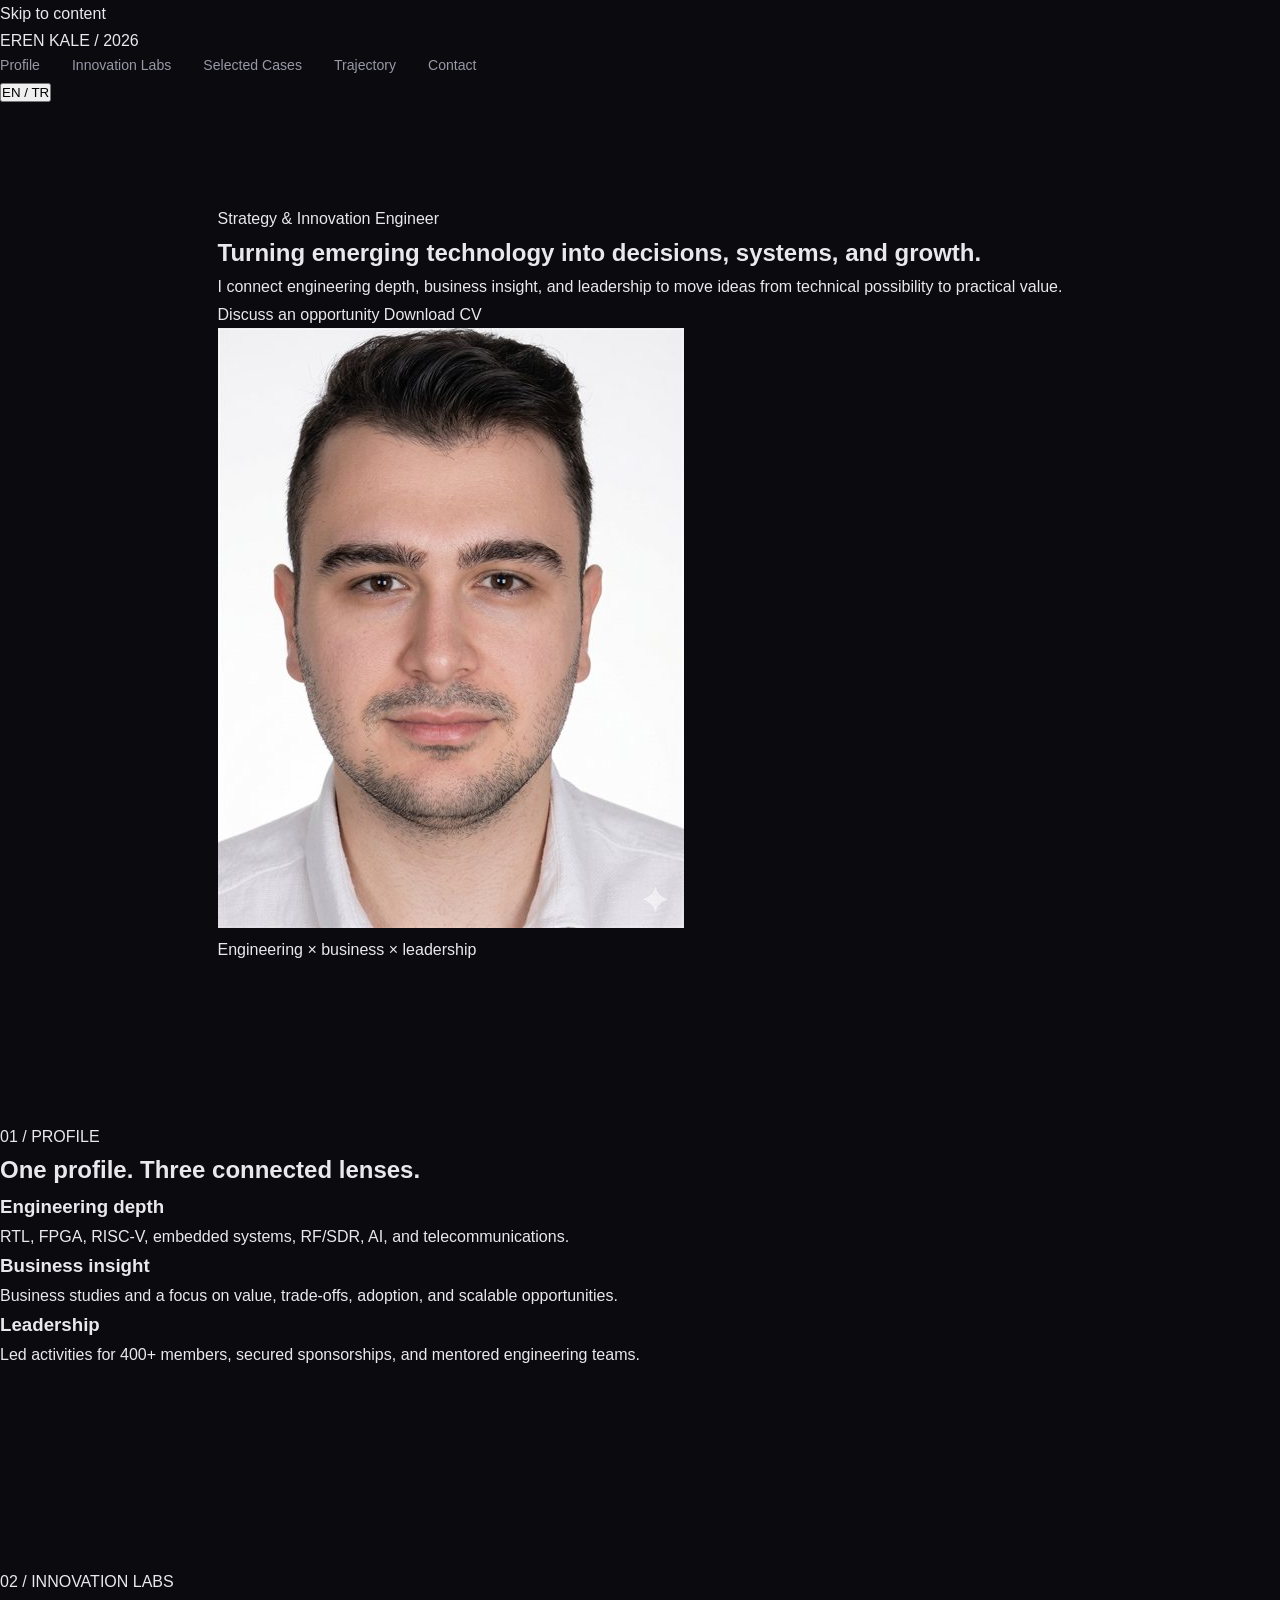
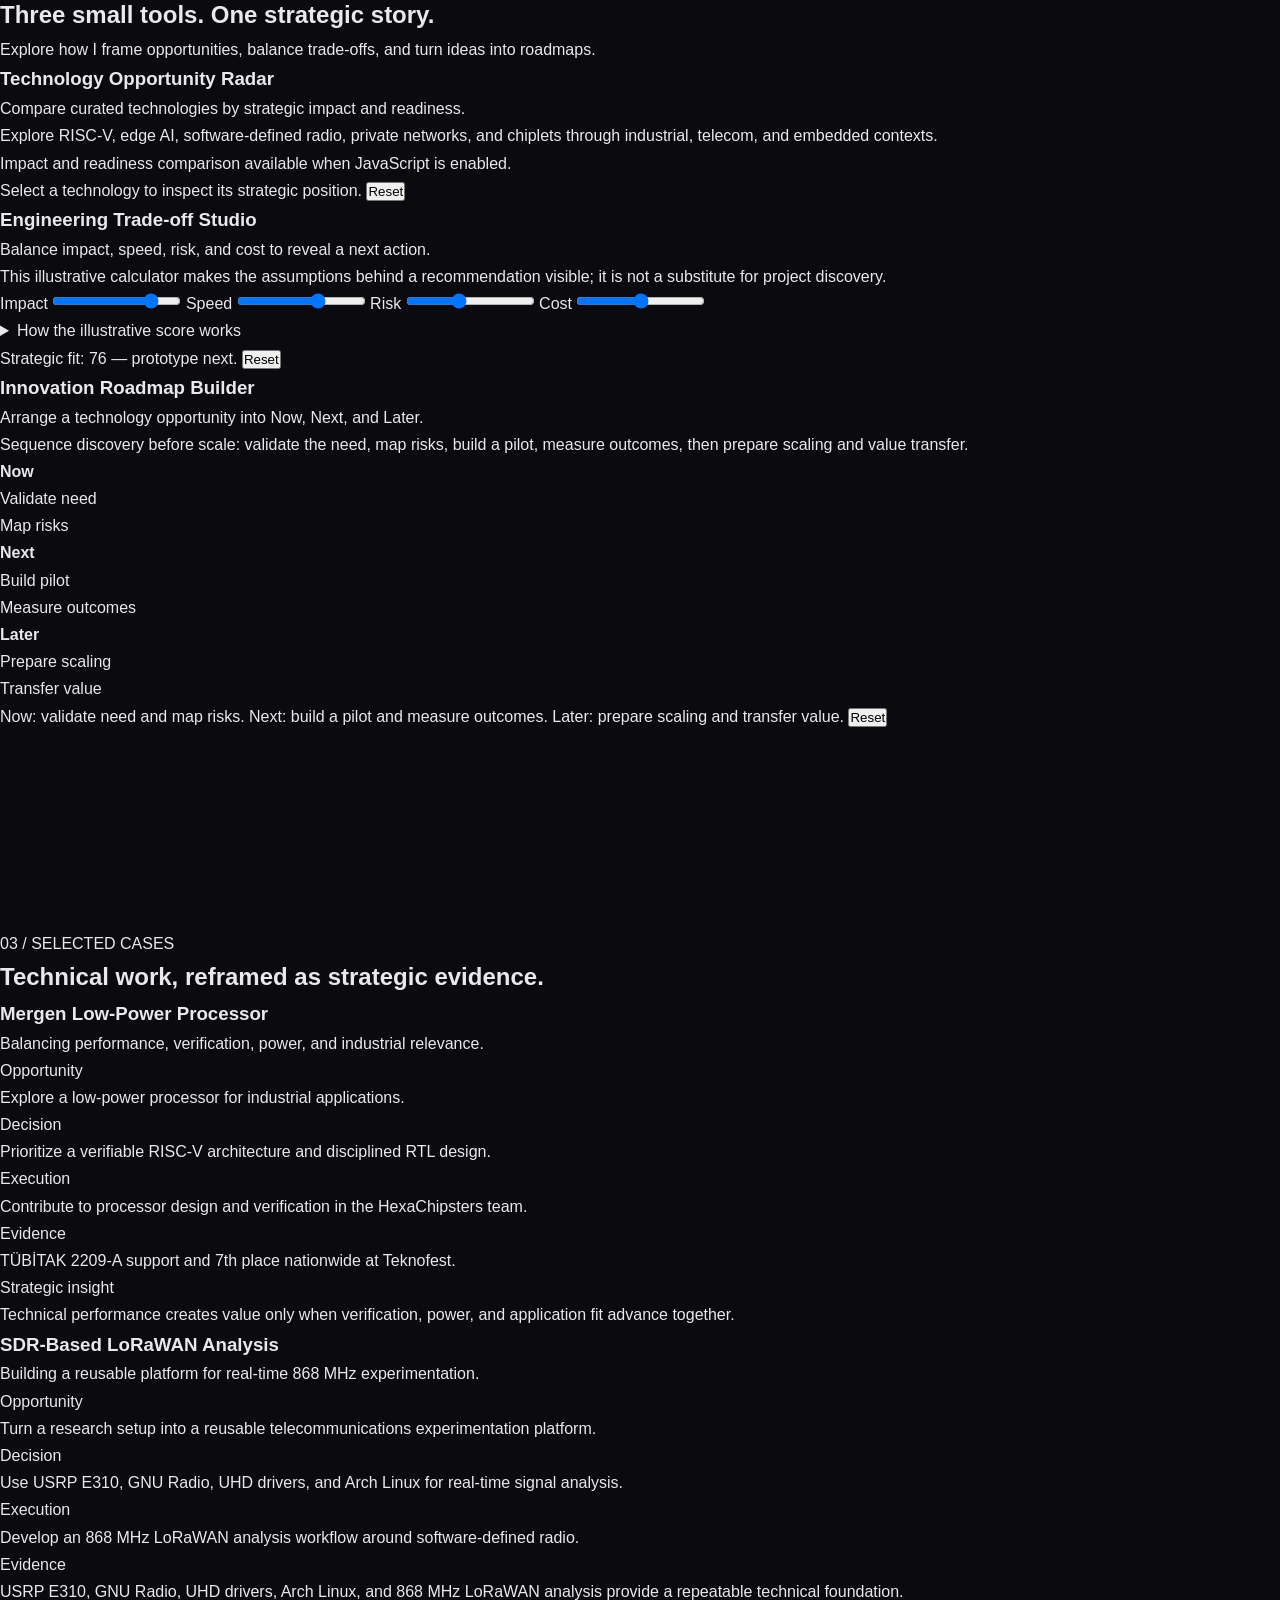
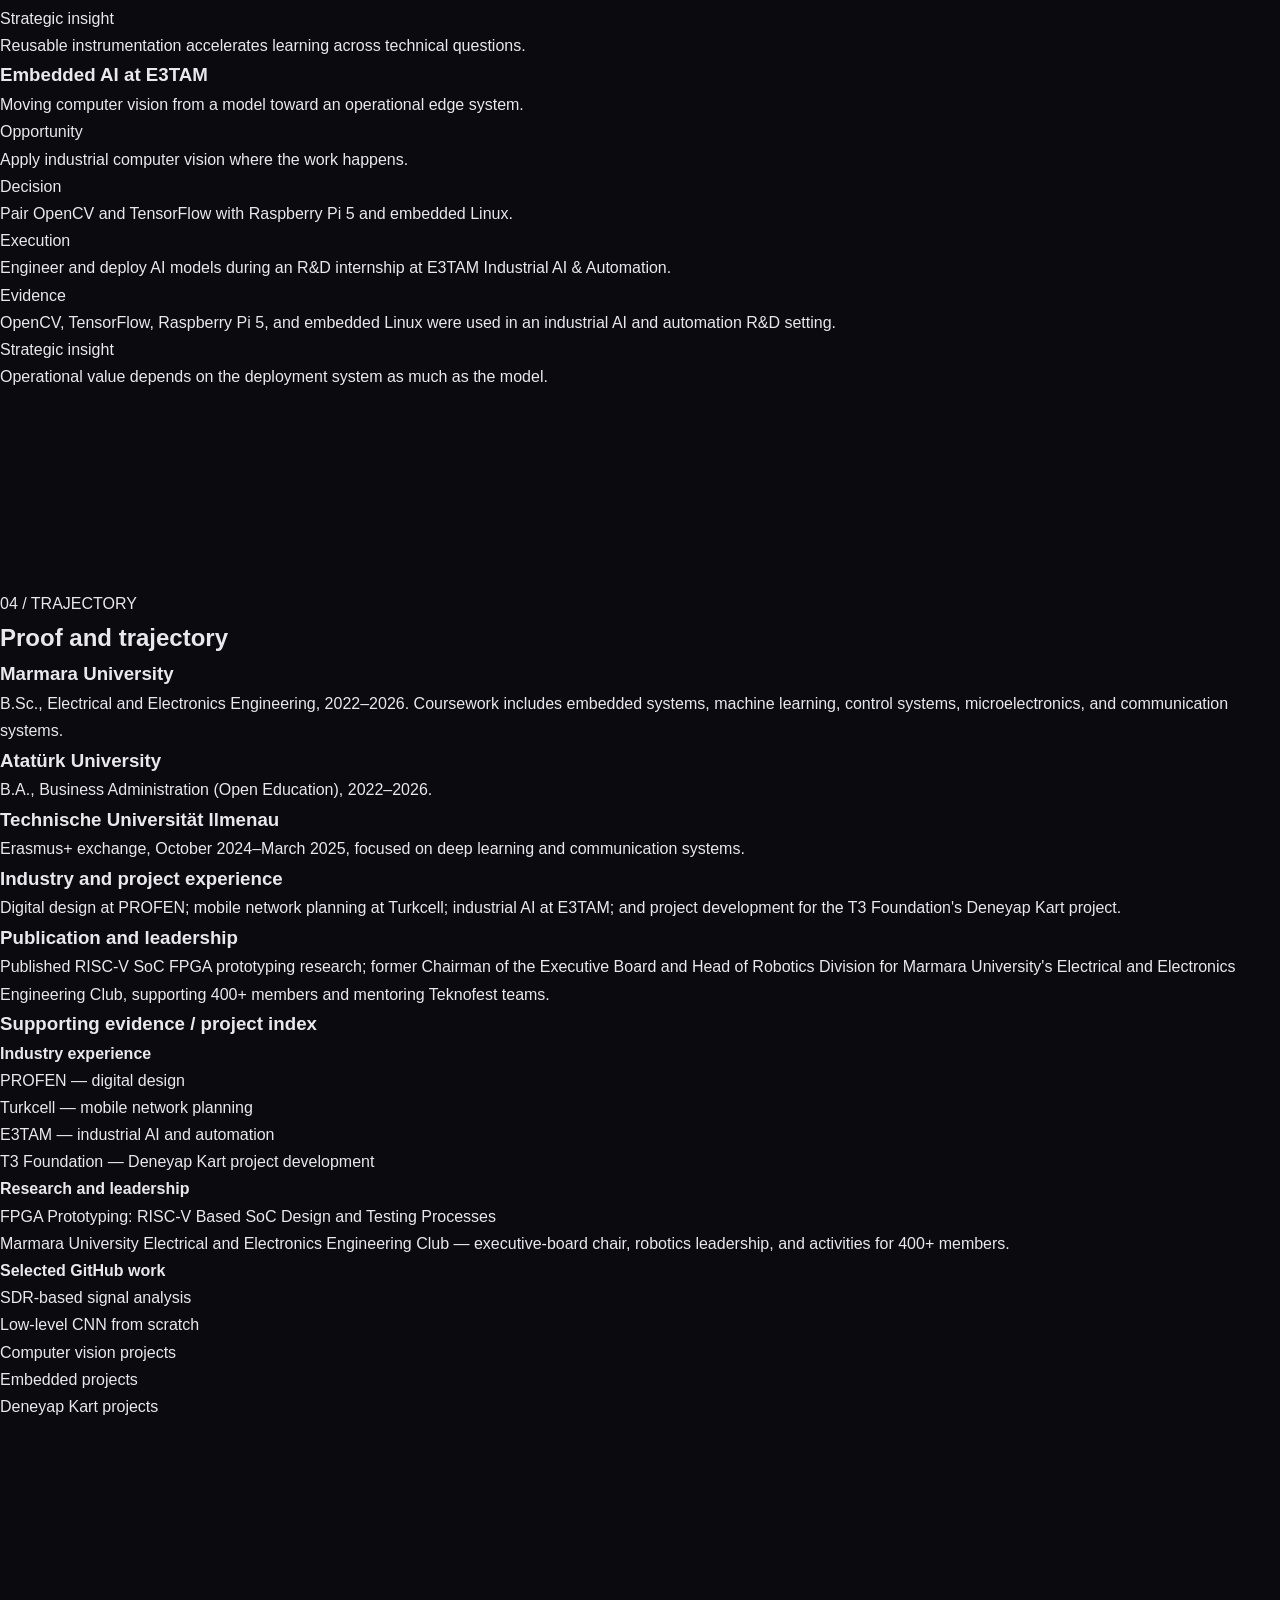
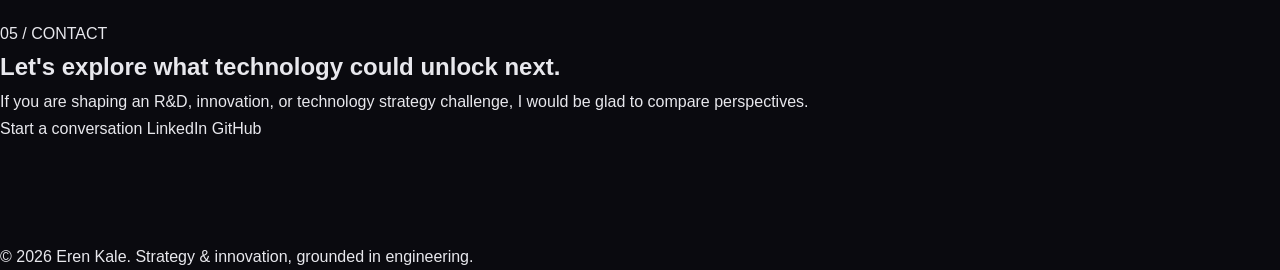
==== commit b1a562aa: "fix: restore case and project evidence" ====
--- a/index.html
+++ b/index.html
@@ -178,6 +178,7 @@
             <div><dt>Decision</dt><dd>Prioritize a verifiable RISC-V architecture and disciplined RTL design.</dd></div>
             <div><dt>Execution</dt><dd>Contribute to processor design and verification in the HexaChipsters team.</dd></div>
             <div><dt>Evidence</dt><dd>TÜBİTAK 2209-A support and 7th place nationwide at Teknofest.</dd></div>
+            <div><dt>Strategic insight</dt><dd>Technical performance creates value only when verification, power, and application fit advance together.</dd></div>
           </dl>
         </article>
         <article class="case-card">
@@ -187,6 +188,7 @@
             <div><dt>Opportunity</dt><dd>Turn a research setup into a reusable telecommunications experimentation platform.</dd></div>
             <div><dt>Decision</dt><dd>Use USRP E310, GNU Radio, UHD drivers, and Arch Linux for real-time signal analysis.</dd></div>
             <div><dt>Execution</dt><dd>Develop an 868 MHz LoRaWAN analysis workflow around software-defined radio.</dd></div>
+            <div><dt>Evidence</dt><dd>USRP E310, GNU Radio, UHD drivers, Arch Linux, and 868 MHz LoRaWAN analysis provide a repeatable technical foundation.</dd></div>
             <div><dt>Strategic insight</dt><dd>Reusable instrumentation accelerates learning across technical questions.</dd></div>
           </dl>
         </article>
@@ -197,6 +199,7 @@
             <div><dt>Opportunity</dt><dd>Apply industrial computer vision where the work happens.</dd></div>
             <div><dt>Decision</dt><dd>Pair OpenCV and TensorFlow with Raspberry Pi 5 and embedded Linux.</dd></div>
             <div><dt>Execution</dt><dd>Engineer and deploy AI models during an R&amp;D internship at E3TAM Industrial AI &amp; Automation.</dd></div>
+            <div><dt>Evidence</dt><dd>OpenCV, TensorFlow, Raspberry Pi 5, and embedded Linux were used in an industrial AI and automation R&amp;D setting.</dd></div>
             <div><dt>Strategic insight</dt><dd>Operational value depends on the deployment system as much as the model.</dd></div>
           </dl>
         </article>
@@ -213,6 +216,37 @@
         <li class="trajectory-item"><h3>Industry and project experience</h3><p>Digital design at PROFEN; mobile network planning at Turkcell; industrial AI at E3TAM; and project development for the T3 Foundation's Deneyap Kart project.</p></li>
         <li class="trajectory-item"><h3>Publication and leadership</h3><p>Published RISC-V SoC FPGA prototyping research; former Chairman of the Executive Board and Head of Robotics Division for Marmara University's Electrical and Electronics Engineering Club, supporting 400+ members and mentoring Teknofest teams.</p></li>
       </ol>
+      <aside id="supporting-evidence" class="supporting-index" aria-labelledby="supporting-evidence-heading">
+        <h3 id="supporting-evidence-heading">Supporting evidence / project index</h3>
+        <div class="evidence-index">
+          <article>
+            <h4>Industry experience</h4>
+            <ul>
+              <li>PROFEN — digital design</li>
+              <li>Turkcell — mobile network planning</li>
+              <li>E3TAM — industrial AI and automation</li>
+              <li>T3 Foundation — Deneyap Kart project development</li>
+            </ul>
+          </article>
+          <article>
+            <h4>Research and leadership</h4>
+            <ul>
+              <li><a href="https://dergipark.org.tr/tr/pub/pajes/article/1815680" target="_blank" rel="noopener noreferrer">FPGA Prototyping: RISC-V Based SoC Design and Testing Processes</a></li>
+              <li>Marmara University Electrical and Electronics Engineering Club — executive-board chair, robotics leadership, and activities for 400+ members.</li>
+            </ul>
+          </article>
+          <article>
+            <h4>Selected GitHub work</h4>
+            <ul>
+              <li><a href="https://github.com/Maxixler/BitirmeProjesi" target="_blank" rel="noopener noreferrer">SDR-based signal analysis</a></li>
+              <li><a href="https://github.com/Maxixler/LowLevel-CNN" target="_blank" rel="noopener noreferrer">Low-level CNN from scratch</a></li>
+              <li><a href="https://github.com/Maxixler/ComputerVision" target="_blank" rel="noopener noreferrer">Computer vision projects</a></li>
+              <li><a href="https://github.com/Maxixler/EmbeddedProjects" target="_blank" rel="noopener noreferrer">Embedded projects</a></li>
+              <li><a href="https://github.com/Maxixler/DeneyapProjeler" target="_blank" rel="noopener noreferrer">Deneyap Kart projects</a></li>
+            </ul>
+          </article>
+        </div>
+      </aside>
     </section>
 
     <section id="contact" class="section" aria-labelledby="contact-heading">
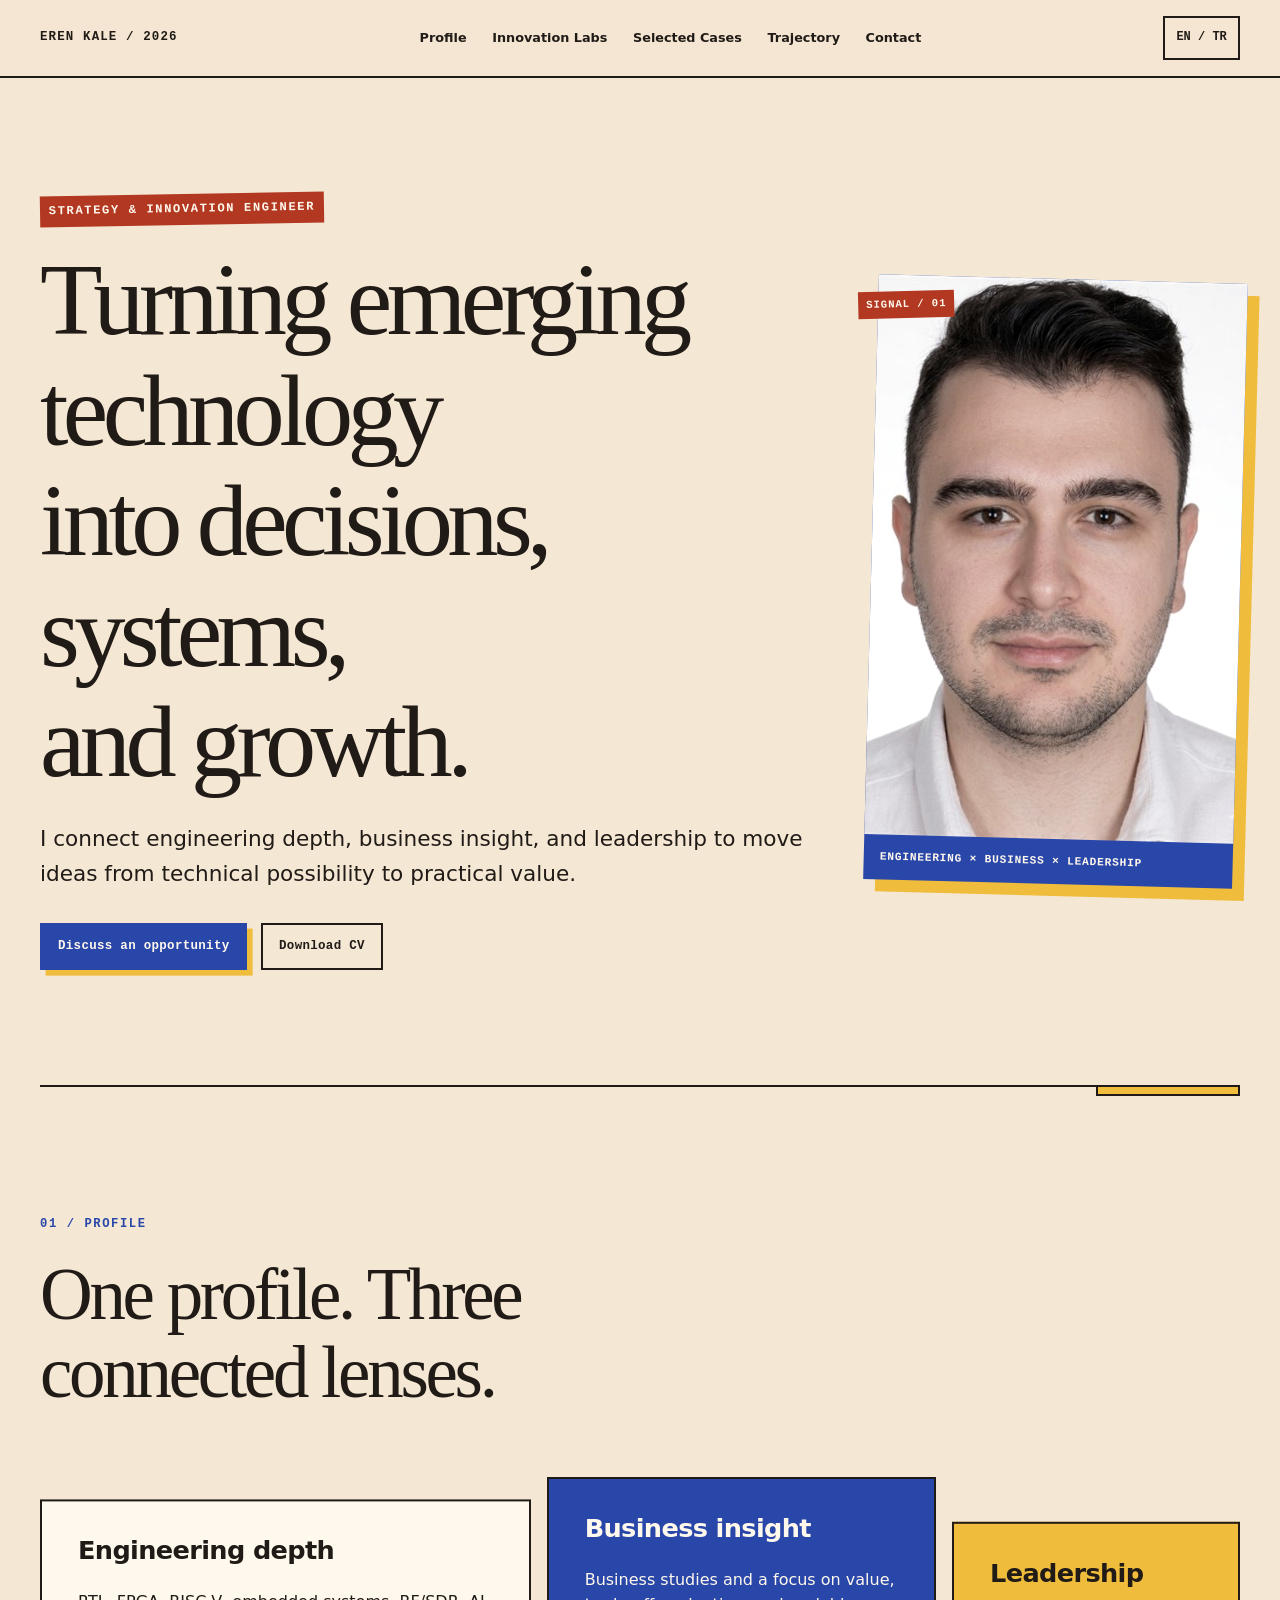
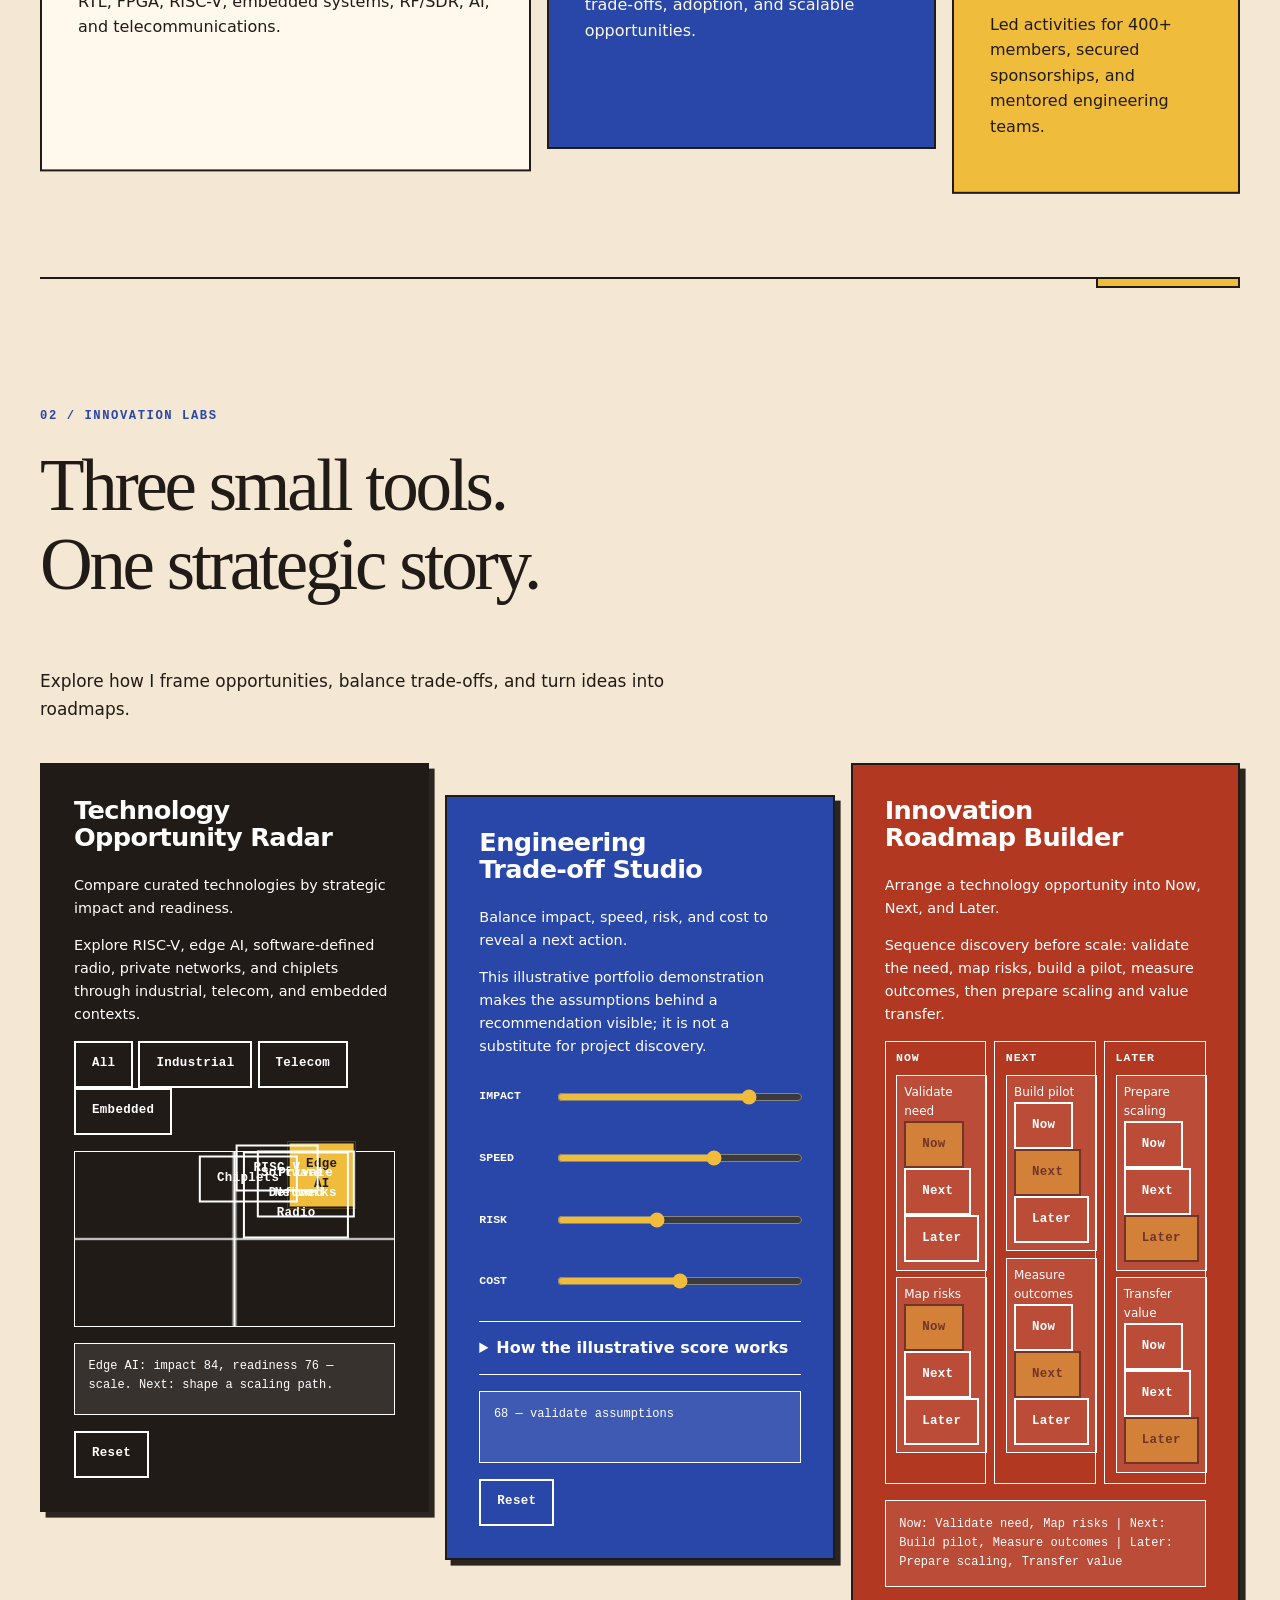
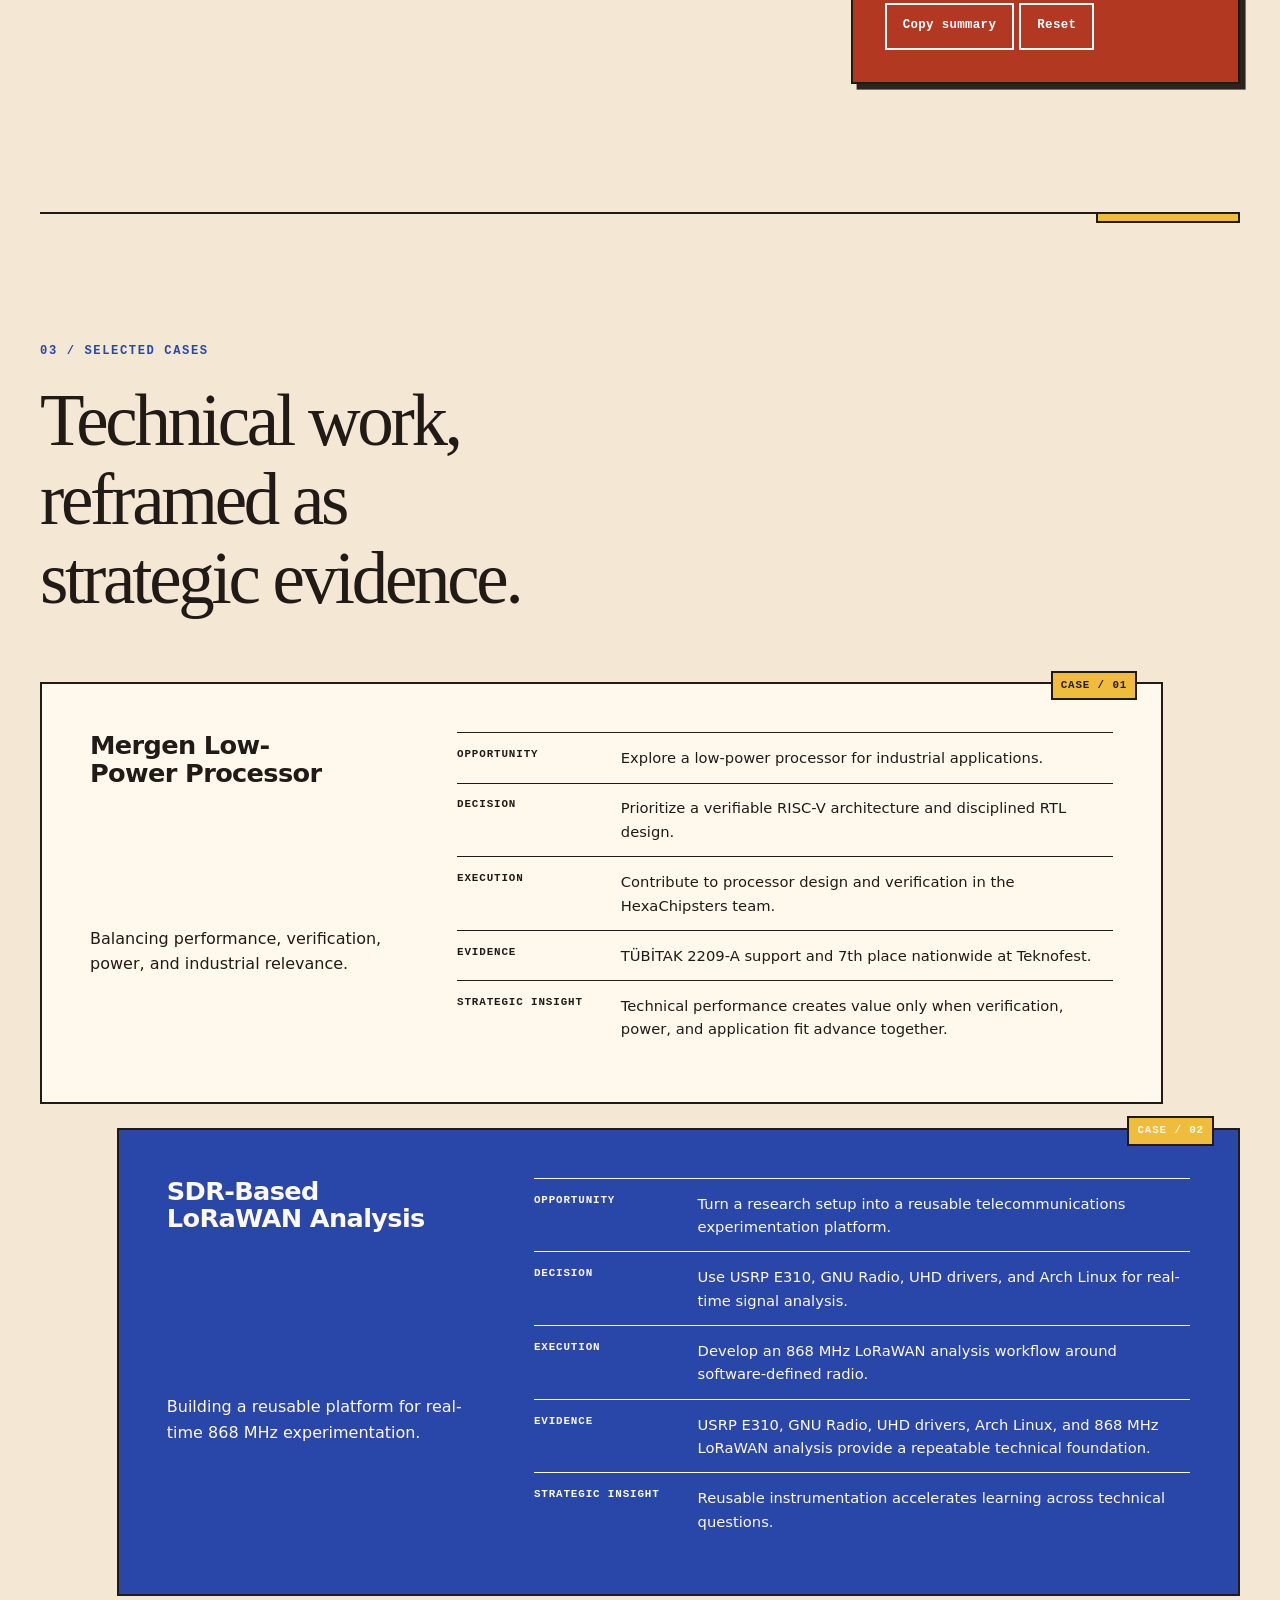
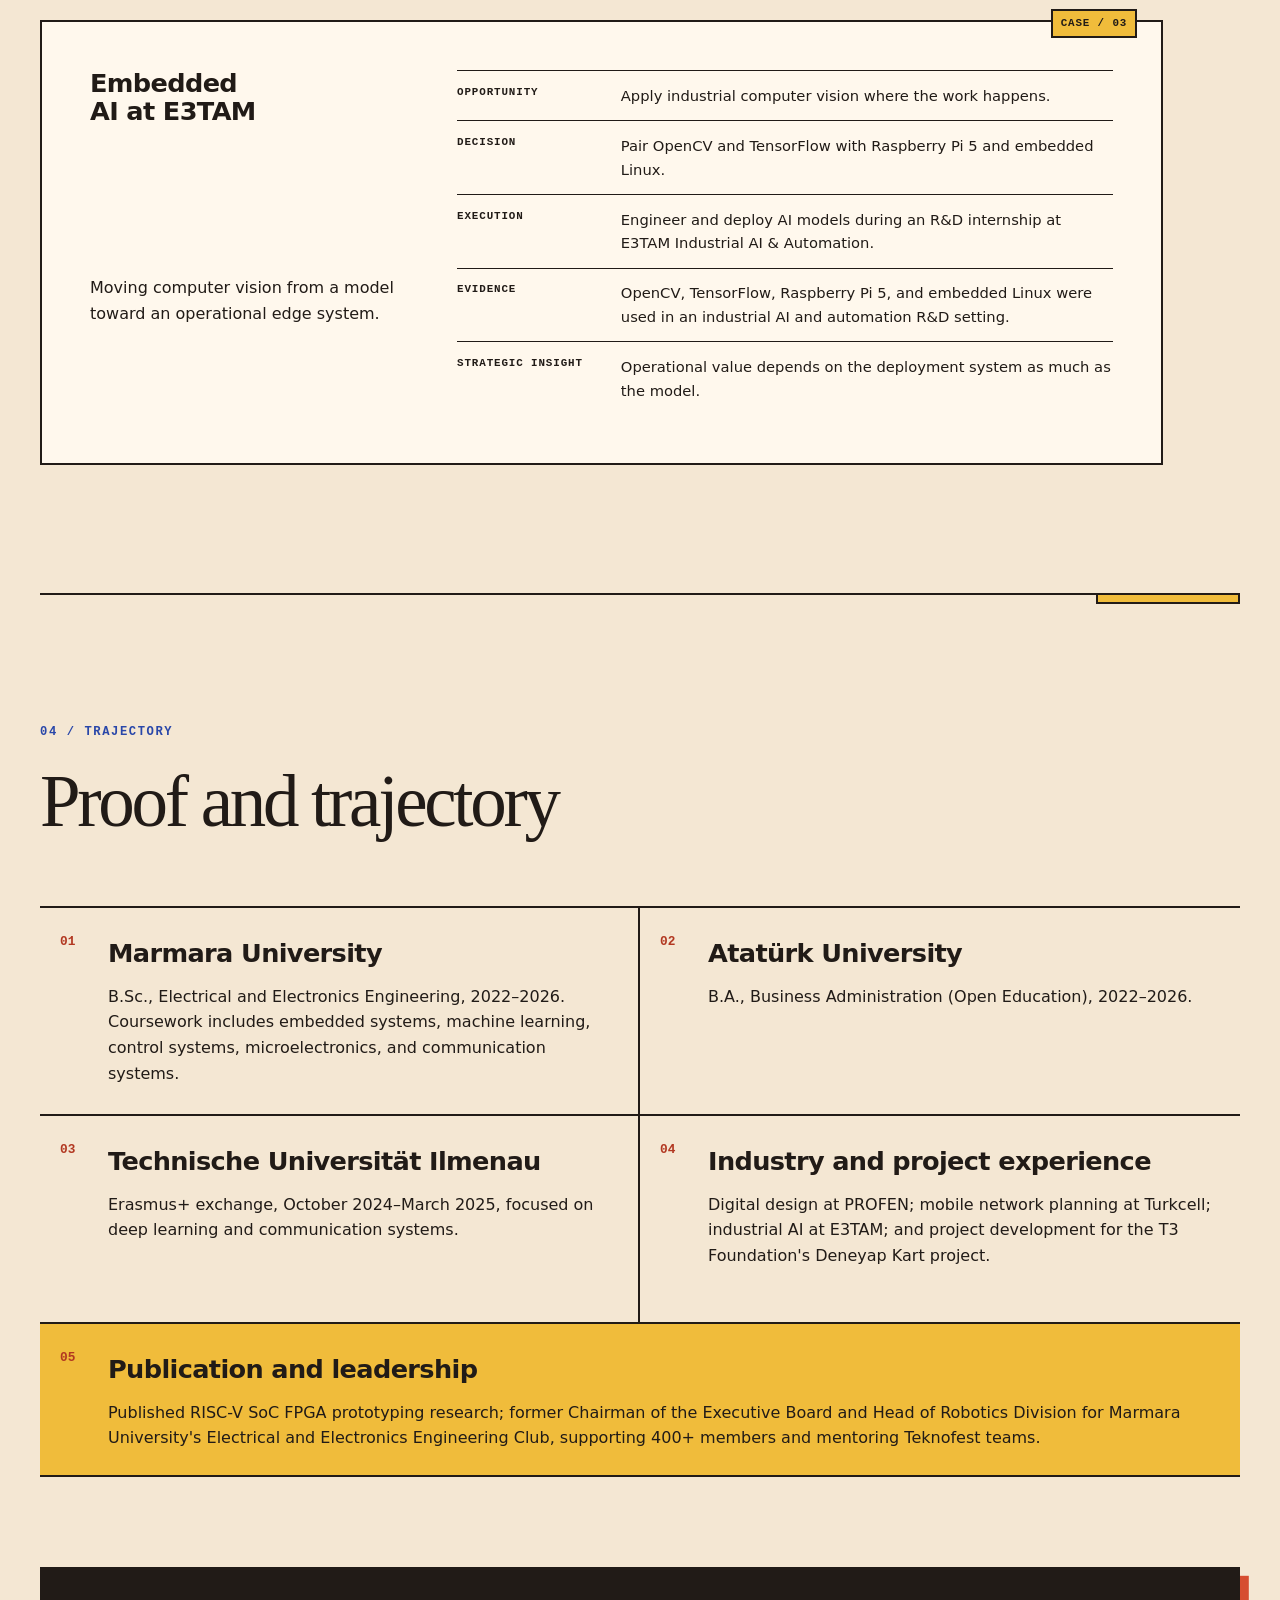
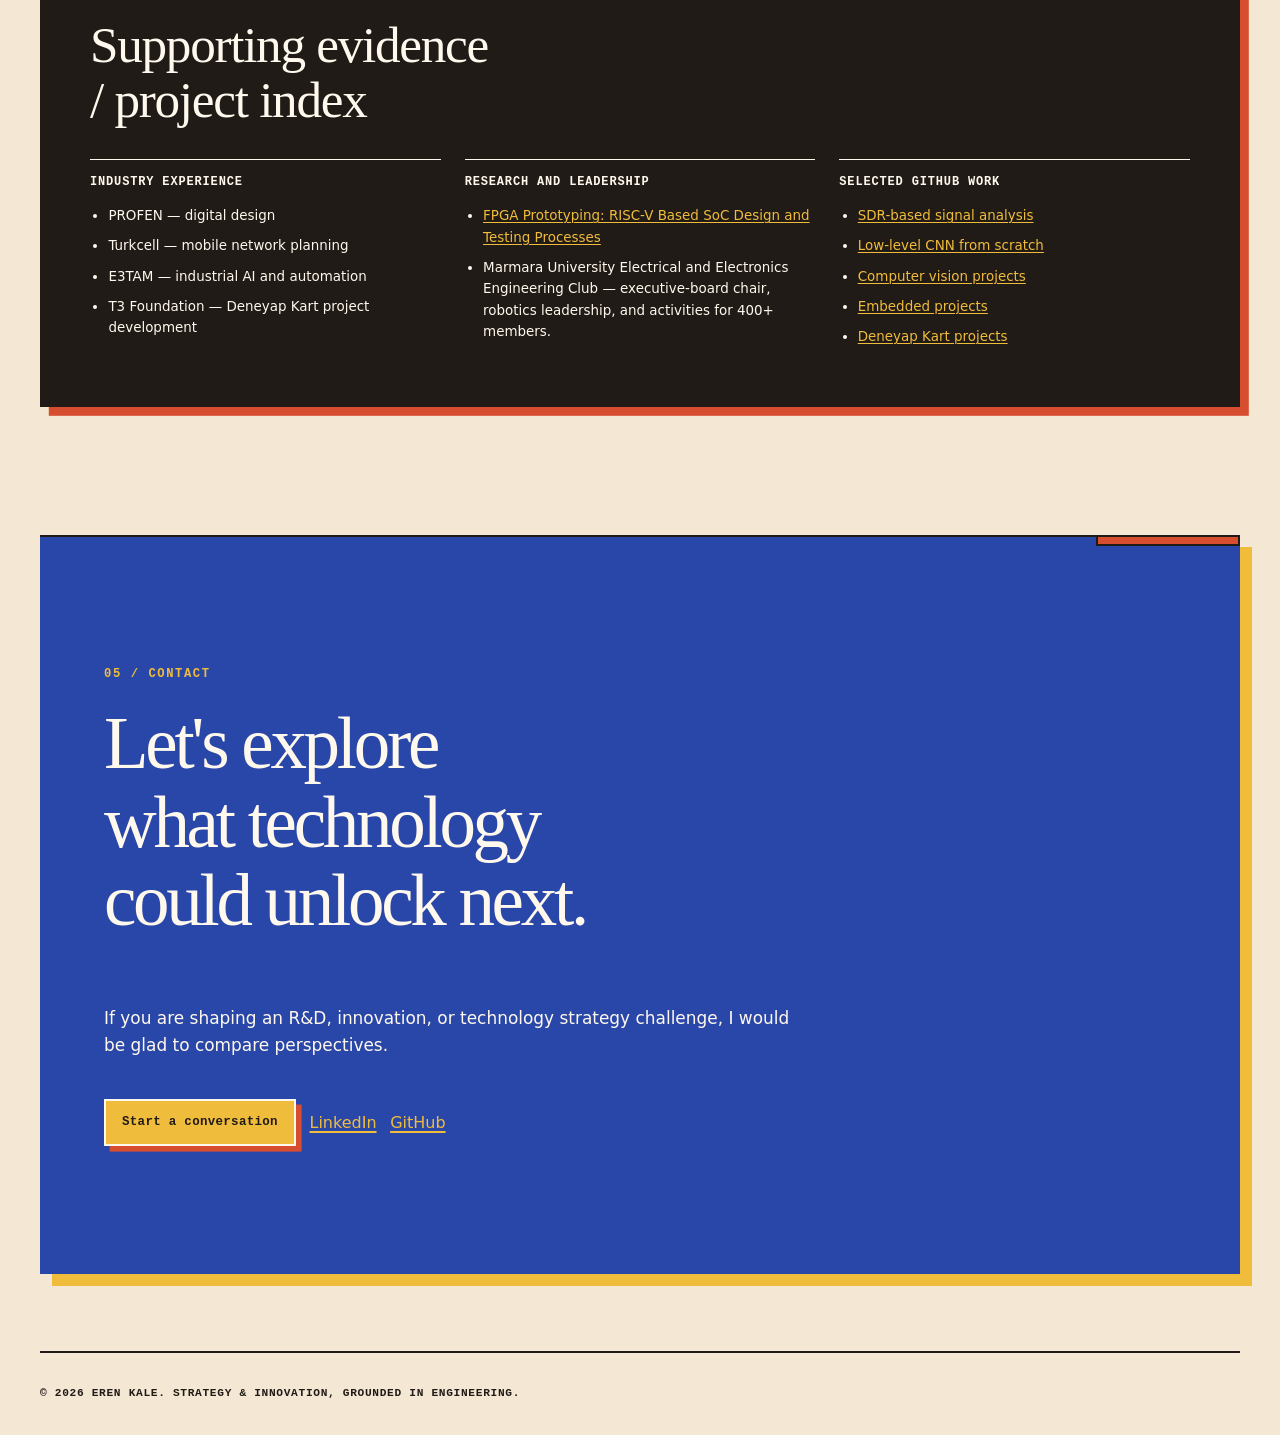
==== commit 7fe8c208: "feat: add interactive innovation labs" ====
--- a/index.html
+++ b/index.html
@@ -124,43 +124,51 @@
       <h2 id="labs-heading" data-i18n="labs.heading">Three small tools. One strategic story.</h2>
       <p data-i18n="labs.body">Explore how I frame opportunities, balance trade-offs, and turn ideas into roadmaps.</p>
       <div class="labs-grid">
-        <article id="opportunity-radar" class="lab-card" aria-labelledby="radar-title">
+        <article id="opportunity-radar" class="lab-card" aria-labelledby="radar-title" data-innovation-lab="radar">
           <h3 id="radar-title" data-i18n="radar.title">Technology Opportunity Radar</h3>
           <p data-i18n="radar.body">Compare curated technologies by strategic impact and readiness.</p>
-          <p>Explore RISC-V, edge AI, software-defined radio, private networks, and chiplets through industrial, telecom, and embedded contexts.</p>
-          <div data-radar-plot aria-label="Technology opportunity radar" role="img">
+          <p data-lab-text="radar.description">Explore RISC-V, edge AI, software-defined radio, private networks, and chiplets through industrial, telecom, and embedded contexts.</p>
+          <div data-radar-filters role="group" aria-label="Filter opportunities by context" data-lab-aria="radar.filterLabel">
+            <button type="button" data-radar-context="all" data-lab-text="radar.filter.all" aria-pressed="true">All</button>
+            <button type="button" data-radar-context="industrial" data-lab-text="radar.filter.industrial" aria-pressed="false">Industrial</button>
+            <button type="button" data-radar-context="telecom" data-lab-text="radar.filter.telecom" aria-pressed="false">Telecom</button>
+            <button type="button" data-radar-context="embedded" data-lab-text="radar.filter.embedded" aria-pressed="false">Embedded</button>
+          </div>
+          <div data-radar-plot aria-label="Technology opportunity radar: readiness increases from left to right and impact increases from bottom to top" data-lab-aria="radar.plotLabel" role="group">
             <p>Impact and readiness comparison available when JavaScript is enabled.</p>
           </div>
           <output data-radar-result aria-live="polite">Select a technology to inspect its strategic position.</output>
           <button type="button" data-lab-reset="radar" data-i18n="labs.reset">Reset</button>
         </article>
 
-        <article id="tradeoff-studio" class="lab-card" aria-labelledby="tradeoff-title">
+        <article id="tradeoff-studio" class="lab-card" aria-labelledby="tradeoff-title" data-innovation-lab="tradeoff">
           <h3 id="tradeoff-title" data-i18n="tradeoff.title">Engineering Trade-off Studio</h3>
           <p data-i18n="tradeoff.body">Balance impact, speed, risk, and cost to reveal a next action.</p>
-          <p>This illustrative calculator makes the assumptions behind a recommendation visible; it is not a substitute for project discovery.</p>
-          <label>Impact <input name="impact" type="range" min="0" max="100" value="80"></label>
-          <label>Speed <input name="speed" type="range" min="0" max="100" value="65"></label>
-          <label>Risk <input name="risk" type="range" min="0" max="100" value="40"></label>
-          <label>Cost <input name="cost" type="range" min="0" max="100" value="50"></label>
+          <p data-lab-text="tradeoff.description">This illustrative portfolio demonstration makes the assumptions behind a recommendation visible; it is not a substitute for project discovery.</p>
+          <label><span data-lab-text="tradeoff.impact">Impact</span> <input name="impact" data-tradeoff-control type="range" min="0" max="100" value="80"></label>
+          <label><span data-lab-text="tradeoff.speed">Speed</span> <input name="speed" data-tradeoff-control type="range" min="0" max="100" value="65"></label>
+          <label><span data-lab-text="tradeoff.risk">Risk</span> <input name="risk" data-tradeoff-control type="range" min="0" max="100" value="40"></label>
+          <label><span data-lab-text="tradeoff.cost">Cost</span> <input name="cost" data-tradeoff-control type="range" min="0" max="100" value="50"></label>
           <details>
-            <summary>How the illustrative score works</summary>
-            <p>Higher impact and speed help the score; higher risk and cost reduce it.</p>
+            <summary data-lab-text="tradeoff.formulaSummary">How the illustrative score works</summary>
+            <p data-lab-text="tradeoff.formula">Score = impact × 0.40 + speed × 0.25 + (100 − risk) × 0.20 + (100 − cost) × 0.15.</p>
           </details>
-          <output data-tradeoff-result aria-live="polite">Strategic fit: 76 — prototype next.</output>
+          <output data-tradeoff-result aria-live="polite" aria-label="Illustrative portfolio demonstration result" data-lab-aria="tradeoff.resultLabel">Strategic fit: 68 — validate assumptions.</output>
           <button type="button" data-lab-reset="tradeoff" data-i18n="labs.reset">Reset</button>
         </article>
 
-        <article id="roadmap-builder" class="lab-card" aria-labelledby="roadmap-title">
+        <article id="roadmap-builder" class="lab-card" aria-labelledby="roadmap-title" data-innovation-lab="roadmap">
           <h3 id="roadmap-title" data-i18n="roadmap.title">Innovation Roadmap Builder</h3>
           <p data-i18n="roadmap.body">Arrange a technology opportunity into Now, Next, and Later.</p>
-          <p>Sequence discovery before scale: validate the need, map risks, build a pilot, measure outcomes, then prepare scaling and value transfer.</p>
+          <p data-lab-text="roadmap.description">Sequence discovery before scale: validate the need, map risks, build a pilot, measure outcomes, then prepare scaling and value transfer.</p>
           <div data-roadmap-columns>
-            <section aria-labelledby="roadmap-now"><h4 id="roadmap-now">Now</h4><ul data-roadmap-stage="now"><li>Validate need</li><li>Map risks</li></ul></section>
-            <section aria-labelledby="roadmap-next"><h4 id="roadmap-next">Next</h4><ul data-roadmap-stage="next"><li>Build pilot</li><li>Measure outcomes</li></ul></section>
-            <section aria-labelledby="roadmap-later"><h4 id="roadmap-later">Later</h4><ul data-roadmap-stage="later"><li>Prepare scaling</li><li>Transfer value</li></ul></section>
+            <section aria-labelledby="roadmap-now"><h4 id="roadmap-now" data-lab-text="roadmap.now">Now</h4><ul data-roadmap-stage="now"><li>Validate need</li><li>Map risks</li></ul></section>
+            <section aria-labelledby="roadmap-next"><h4 id="roadmap-next" data-lab-text="roadmap.next">Next</h4><ul data-roadmap-stage="next"><li>Build pilot</li><li>Measure outcomes</li></ul></section>
+            <section aria-labelledby="roadmap-later"><h4 id="roadmap-later" data-lab-text="roadmap.later">Later</h4><ul data-roadmap-stage="later"><li>Prepare scaling</li><li>Transfer value</li></ul></section>
           </div>
           <output data-roadmap-summary aria-live="polite">Now: validate need and map risks. Next: build a pilot and measure outcomes. Later: prepare scaling and transfer value.</output>
+          <button type="button" data-roadmap-copy data-lab-text="roadmap.copy">Copy summary</button>
+          <span data-roadmap-copy-status aria-live="polite"></span>
           <button type="button" data-lab-reset="roadmap" data-i18n="labs.reset">Reset</button>
         </article>
       </div>
--- a/style.css
+++ b/style.css
@@ -1,1464 +1,1051 @@
-/* ============================
-   CSS Custom Properties
-   ============================ */
 :root {
-    --bg-primary: #0a0a0f;
-    --bg-secondary: #12121a;
-    --bg-card: rgba(255, 255, 255, 0.03);
-    --bg-card-hover: rgba(255, 255, 255, 0.06);
-    --border-glass: rgba(255, 255, 255, 0.08);
-    --border-glass-hover: rgba(255, 255, 255, 0.15);
-
-    --text-primary: #e8e8ed;
-    --text-secondary: #9898a6;
-    --text-muted: #5a5a6e;
-
-    --accent-1: #00d4ff;
-    --accent-2: #7c3aed;
-    --accent-3: #06b6d4;
-    --gradient-accent: linear-gradient(135deg, var(--accent-1), var(--accent-2));
-    --gradient-subtle: linear-gradient(135deg, rgba(0, 212, 255, 0.1), rgba(124, 58, 237, 0.1));
-
-    --font-primary: 'Inter', -apple-system, sans-serif;
-    --font-mono: 'JetBrains Mono', monospace;
-
-    --radius-sm: 8px;
-    --radius-md: 12px;
-    --radius-lg: 20px;
-    --radius-xl: 28px;
-
-    --shadow-glow: 0 0 40px rgba(0, 212, 255, 0.08);
-    --shadow-card: 0 4px 30px rgba(0, 0, 0, 0.3);
-
-    --transition-fast: 0.2s cubic-bezier(0.4, 0, 0.2, 1);
-    --transition-smooth: 0.4s cubic-bezier(0.4, 0, 0.2, 1);
-    --transition-spring: 0.6s cubic-bezier(0.34, 1.56, 0.64, 1);
-}
-
-/* ============================
-   Reset & Base
-   ============================ */
+  --paper: #F4E7D3;
+  --paper-light: #FFF8ED;
+  --ink: #211B17;
+  --cobalt: #2947A9;
+  --vermilion: #D64D30;
+  --vermilion-deep: #B23821;
+  --signal-yellow: #F0BC3B;
+  --line: rgba(33, 27, 23, 0.28);
+  --font-display: "DM Serif Display", Georgia, serif;
+  --font-body: "Inter", system-ui, sans-serif;
+  --font-mono: "JetBrains Mono", Consolas, monospace;
+  --max-width: 1200px;
+  --focus-ring: 3px solid var(--ink);
+  --space-section: clamp(5rem, 10vw, 9rem);
+  --transition: 160ms ease;
+}
+
 *,
 *::before,
 *::after {
-    margin: 0;
-    padding: 0;
-    box-sizing: border-box;
+  box-sizing: border-box;
 }
 
 html {
-    scroll-behavior: smooth;
-    font-size: 16px;
+  scroll-behavior: smooth;
+  font-size: 16px;
 }
 
 body {
-    font-family: var(--font-primary);
-    background: var(--bg-primary);
-    color: var(--text-primary);
-    line-height: 1.7;
-    overflow-x: hidden;
-    -webkit-font-smoothing: antialiased;
-}
-
-#particles-canvas {
-    position: fixed;
-    top: 0;
-    left: 0;
+  margin: 0;
+  color: var(--ink);
+  background:
+    linear-gradient(90deg, transparent calc(50% - 0.5px), rgba(33, 27, 23, 0.06) 50%, transparent calc(50% + 0.5px)),
+    var(--paper);
+  font-family: var(--font-body);
+  line-height: 1.6;
+  overflow-wrap: break-word;
+  -webkit-font-smoothing: antialiased;
+  text-rendering: optimizeLegibility;
+}
+
+::selection {
+  color: var(--paper-light);
+  background: var(--cobalt);
+}
+
+img,
+svg {
+  display: block;
+  max-width: 100%;
+}
+
+button,
+input,
+select,
+textarea {
+  color: inherit;
+  font: inherit;
+}
+
+button,
+summary {
+  cursor: pointer;
+}
+
+a {
+  color: var(--cobalt);
+  text-decoration-thickness: 0.1em;
+  text-underline-offset: 0.18em;
+}
+
+a:hover {
+  color: var(--vermilion-deep);
+}
+
+p,
+ul,
+ol,
+dl,
+figure {
+  margin-top: 0;
+}
+
+h1,
+h2,
+h3,
+h4 {
+  margin-top: 0;
+  color: inherit;
+  line-height: 1.08;
+  text-wrap: balance;
+}
+
+h1,
+h2 {
+  font-family: var(--font-display);
+  font-weight: 400;
+}
+
+h1 {
+  max-width: 13ch;
+  margin-bottom: 1.5rem;
+  font-size: clamp(3.6rem, 8vw, 7.8rem);
+  letter-spacing: -0.055em;
+}
+
+h2 {
+  max-width: 18ch;
+  margin-bottom: clamp(2.25rem, 5vw, 4.5rem);
+  font-size: clamp(2.7rem, 5.7vw, 5.8rem);
+  letter-spacing: -0.045em;
+}
+
+h3 {
+  font-size: clamp(1.25rem, 2vw, 1.8rem);
+  letter-spacing: -0.025em;
+}
+
+:focus-visible {
+  outline: var(--focus-ring);
+  outline-offset: 4px;
+  box-shadow: 0 0 0 6px var(--signal-yellow) !important;
+}
+
+[disabled],
+[aria-disabled="true"] {
+  cursor: not-allowed;
+  opacity: 0.48;
+}
+
+.skip-link {
+  position: fixed;
+  top: 0.75rem;
+  left: 0.75rem;
+  z-index: 100;
+  padding: 0.65rem 0.9rem;
+  color: var(--paper-light);
+  background: var(--ink);
+  font-family: var(--font-mono);
+  font-size: 0.75rem;
+  font-weight: 700;
+  text-transform: uppercase;
+  transform: translateY(-180%);
+  transition: transform var(--transition);
+}
+
+.skip-link:focus {
+  transform: translateY(0);
+}
+
+.site-header {
+  position: sticky;
+  top: 0;
+  z-index: 20;
+  border-bottom: 2px solid var(--ink);
+  background: rgba(244, 231, 211, 0.96);
+}
+
+.site-header nav {
+  width: min(calc(100% - 2rem), var(--max-width));
+  min-height: 4.75rem;
+  margin-inline: auto;
+  display: flex;
+  align-items: center;
+  justify-content: space-between;
+  gap: 1.25rem;
+}
+
+.brand {
+  color: var(--ink);
+  font-family: var(--font-mono);
+  font-size: 0.78rem;
+  font-weight: 700;
+  letter-spacing: 0.09em;
+  text-decoration: none;
+  white-space: nowrap;
+}
+
+.brand:hover {
+  color: var(--cobalt);
+}
+
+.nav-links {
+  display: flex;
+  align-items: center;
+  justify-content: center;
+  gap: clamp(0.8rem, 2vw, 1.8rem);
+}
+
+.nav-links a {
+  position: relative;
+  color: var(--ink);
+  font-size: 0.8rem;
+  font-weight: 700;
+  text-decoration: none;
+}
+
+.nav-links a::after {
+  content: "";
+  position: absolute;
+  right: 0;
+  bottom: -0.35rem;
+  left: 0;
+  height: 0.2rem;
+  background: var(--vermilion);
+  transform: scaleX(0);
+  transform-origin: right;
+  transition: transform var(--transition);
+}
+
+.nav-links a:hover::after,
+.nav-links a[aria-current="true"]::after {
+  transform: scaleX(1);
+  transform-origin: left;
+}
+
+#language-toggle {
+  flex: 0 0 auto;
+  min-width: 44px;
+  min-height: 44px;
+  padding: 0.4rem 0.7rem;
+  border: 2px solid var(--ink);
+  color: var(--ink);
+  background: transparent;
+  font-family: var(--font-mono);
+  font-size: 0.75rem;
+  font-weight: 700;
+  transition:
+    color var(--transition),
+    background-color var(--transition),
+    transform var(--transition);
+}
+
+#language-toggle:hover,
+#language-toggle[aria-pressed="true"] {
+  color: var(--paper-light);
+  background: var(--cobalt);
+}
+
+#language-toggle:active {
+  transform: translate(2px, 2px);
+}
+
+[data-menu-toggle] {
+  display: none;
+}
+
+main {
+  overflow: hidden;
+}
+
+.hero-section,
+.section {
+  width: min(calc(100% - 2rem), var(--max-width));
+  margin-inline: auto;
+  scroll-margin-top: 6rem;
+}
+
+.hero-section {
+  min-height: calc(100svh - 4.75rem);
+  padding-block: clamp(4rem, 9vw, 8rem);
+  display: grid;
+  align-items: center;
+}
+
+.editorial-grid {
+  display: grid;
+  grid-template-columns: minmax(0, 1.35fr) minmax(18rem, 0.65fr);
+  gap: clamp(2rem, 5vw, 6rem);
+  align-items: center;
+}
+
+.editorial-grid > div {
+  position: relative;
+  z-index: 2;
+}
+
+.eyebrow,
+.section-index {
+  margin-bottom: 1.3rem;
+  color: var(--cobalt);
+  font-family: var(--font-mono);
+  font-size: 0.76rem;
+  font-weight: 700;
+  letter-spacing: 0.13em;
+  text-transform: uppercase;
+}
+
+.eyebrow {
+  display: inline-block;
+  padding: 0.35rem 0.55rem;
+  color: var(--paper-light);
+  background: var(--vermilion-deep);
+  transform: rotate(-1deg);
+}
+
+.hero-section .editorial-grid > div > p:not(.eyebrow) {
+  max-width: 58ch;
+  margin-bottom: 2rem;
+  font-size: clamp(1.08rem, 1.7vw, 1.35rem);
+}
+
+.hero-actions,
+.contact-actions {
+  display: flex;
+  flex-wrap: wrap;
+  align-items: center;
+  gap: 0.85rem;
+}
+
+.button,
+.lab-card button {
+  min-height: 2.75rem;
+  padding: 0.72rem 1rem;
+  display: inline-flex;
+  align-items: center;
+  justify-content: center;
+  border: 2px solid currentColor;
+  border-radius: 0;
+  font-family: var(--font-mono);
+  font-size: 0.78rem;
+  font-weight: 700;
+  letter-spacing: 0.025em;
+  text-align: center;
+  text-decoration: none;
+  transition:
+    color var(--transition),
+    background-color var(--transition),
+    box-shadow var(--transition),
+    transform var(--transition);
+}
+
+.button-primary {
+  border-color: var(--cobalt);
+  color: var(--paper-light);
+  background: var(--cobalt);
+  box-shadow: 0.35rem 0.35rem 0 var(--signal-yellow);
+}
+
+.button-secondary {
+  color: var(--ink);
+  background: transparent;
+}
+
+.button:hover,
+.lab-card button:hover:not(:disabled) {
+  color: var(--paper-light);
+  background: var(--vermilion-deep);
+  border-color: var(--vermilion-deep);
+  box-shadow: 0.2rem 0.2rem 0 var(--ink);
+  transform: translate(-0.1rem, -0.1rem);
+}
+
+.button:active,
+.lab-card button:active:not(:disabled) {
+  box-shadow: none;
+  transform: translate(0.15rem, 0.15rem);
+}
+
+.poster-block {
+  padding: clamp(1.5rem, 4vw, 3rem);
+  background: var(--cobalt);
+  color: var(--paper);
+  box-shadow: 0.75rem 0.75rem 0 var(--signal-yellow);
+  transform: rotate(1.5deg);
+}
+
+.hero-portrait {
+  position: relative;
+  width: min(100%, 25rem);
+  margin: 0 auto;
+  justify-self: end;
+  background: var(--cobalt);
+  box-shadow: 0.75rem 0.75rem 0 var(--signal-yellow);
+  transform: rotate(1.5deg);
+}
+
+.hero-portrait::before {
+  content: "SIGNAL / 01";
+  position: absolute;
+  top: 1rem;
+  left: -1.25rem;
+  z-index: 2;
+  padding: 0.3rem 0.5rem;
+  color: var(--paper-light);
+  background: var(--vermilion-deep);
+  font-family: var(--font-mono);
+  font-size: 0.67rem;
+  font-weight: 700;
+  letter-spacing: 0.08em;
+  transform: rotate(-3deg);
+}
+
+.hero-portrait img {
+  width: 100%;
+  max-height: min(64vh, 35rem);
+  aspect-ratio: 4 / 5;
+  object-fit: cover;
+  object-position: center 22%;
+  filter: saturate(0.76) contrast(1.04);
+}
+
+.hero-portrait figcaption {
+  padding: 0.85rem 1rem;
+  color: var(--paper-light);
+  font-family: var(--font-mono);
+  font-size: 0.7rem;
+  font-weight: 700;
+  letter-spacing: 0.07em;
+  text-transform: uppercase;
+}
+
+.section {
+  position: relative;
+  padding-block: var(--space-section);
+  border-top: 2px solid var(--ink);
+}
+
+.section::after {
+  content: "";
+  position: absolute;
+  top: -2px;
+  right: 0;
+  width: clamp(3rem, 12vw, 9rem);
+  height: 0.7rem;
+  background: var(--signal-yellow);
+  border: 2px solid var(--ink);
+}
+
+.section > p:not(.section-index) {
+  max-width: 66ch;
+  margin-bottom: 2.5rem;
+  font-size: 1.06rem;
+}
+
+.profile-grid {
+  display: grid;
+  grid-template-columns: repeat(12, minmax(0, 1fr));
+  gap: 1rem;
+}
+
+.profile-lens {
+  min-height: 15rem;
+  padding: clamp(1.4rem, 3vw, 2.25rem);
+  border: 2px solid var(--ink);
+  background: var(--paper-light);
+}
+
+.profile-lens:nth-child(1) {
+  grid-column: 1 / span 5;
+  transform: translateY(1.4rem);
+}
+
+.profile-lens:nth-child(2) {
+  grid-column: 6 / span 4;
+  color: var(--paper-light);
+  background: var(--cobalt);
+}
+
+.profile-lens:nth-child(3) {
+  grid-column: 10 / span 3;
+  background: var(--signal-yellow);
+  transform: translateY(2.8rem);
+}
+
+.profile-lens h3 {
+  margin-bottom: 1.5rem;
+}
+
+.lab-grid,
+.labs-grid {
+  display: grid;
+  grid-template-columns: repeat(3, minmax(0, 1fr));
+  gap: 1rem;
+  align-items: start;
+}
+
+.lab-card {
+  min-width: 0;
+  padding: clamp(1.3rem, 2.5vw, 2rem);
+  border: 2px solid var(--ink);
+  box-shadow: 0.35rem 0.35rem 0 rgba(33, 27, 23, 0.95);
+}
+
+.lab-card:nth-child(1) {
+  background: var(--ink);
+  color: white;
+}
+
+.lab-card:nth-child(2) {
+  background: var(--cobalt);
+  color: white;
+  transform: translateY(2rem);
+}
+
+.lab-card:nth-child(3) {
+  background: var(--vermilion-deep);
+  color: white;
+}
+
+.lab-card h3 {
+  min-height: 3.8rem;
+  margin-bottom: 1rem;
+}
+
+.lab-card p {
+  font-size: 0.9rem;
+}
+
+.lab-card label {
+  margin-block: 0.85rem;
+  display: grid;
+  grid-template-columns: 4rem minmax(0, 1fr);
+  align-items: center;
+  gap: 0.75rem;
+  font-family: var(--font-mono);
+  font-size: 0.72rem;
+  font-weight: 700;
+  text-transform: uppercase;
+}
+
+.lab-card input[type="range"] {
+  width: 100%;
+  min-height: 44px;
+  accent-color: var(--signal-yellow);
+}
+
+.lab-card input[type="range"]:hover {
+  accent-color: var(--paper-light);
+}
+
+.lab-card details {
+  margin-block: 1rem;
+  padding-block: 0.8rem;
+  border-block: 1px solid currentColor;
+}
+
+.lab-card summary {
+  font-weight: 700;
+}
+
+.lab-card output {
+  min-height: 4.5rem;
+  margin-block: 1rem;
+  padding: 0.85rem;
+  display: block;
+  border: 1px solid currentColor;
+  background: rgba(255, 255, 255, 0.1);
+  font-family: var(--font-mono);
+  font-size: 0.75rem;
+}
+
+.lab-card button {
+  color: inherit;
+  background: transparent;
+}
+
+[data-radar-plot] {
+  min-height: 11rem;
+  margin-block: 1rem;
+  padding: 1rem;
+  display: grid;
+  place-items: center;
+  border: 1px solid currentColor;
+  background:
+    linear-gradient(transparent 49%, currentColor 50%, transparent 51%),
+    linear-gradient(90deg, transparent 49%, currentColor 50%, transparent 51%);
+}
+
+[data-radar-plot] button {
+  margin: 0.25rem;
+}
+
+[data-radar-plot] button[aria-pressed="true"],
+[data-roadmap-columns] button[aria-pressed="true"] {
+  color: var(--ink);
+  background: var(--signal-yellow);
+}
+
+[data-roadmap-columns] {
+  display: grid;
+  grid-template-columns: repeat(3, minmax(0, 1fr));
+  gap: 0.5rem;
+}
+
+[data-roadmap-columns] section {
+  min-width: 0;
+  padding: 0.65rem;
+  border: 1px solid currentColor;
+}
+
+[data-roadmap-columns] h4 {
+  margin-bottom: 0.65rem;
+  font-family: var(--font-mono);
+  font-size: 0.72rem;
+  letter-spacing: 0.08em;
+  text-transform: uppercase;
+}
+
+[data-roadmap-columns] ul {
+  margin: 0;
+  padding: 0;
+  display: grid;
+  gap: 0.4rem;
+  list-style: none;
+}
+
+[data-roadmap-columns] li {
+  padding: 0.45rem;
+  border: 1px solid currentColor;
+  background: rgba(255, 255, 255, 0.1);
+  font-size: 0.75rem;
+}
+
+[data-roadmap-columns] li[draggable="true"]:hover {
+  color: var(--ink);
+  background: var(--signal-yellow);
+}
+
+[data-roadmap-columns] li[aria-grabbed="true"] {
+  opacity: 0.68;
+  outline: 3px solid var(--signal-yellow);
+}
+
+.cases-grid {
+  display: grid;
+  gap: 1.5rem;
+  counter-reset: selected-case;
+}
+
+.case-card {
+  position: relative;
+  padding: clamp(1.5rem, 4vw, 3rem);
+  display: grid;
+  grid-template-columns: minmax(12rem, 0.65fr) minmax(0, 1.35fr);
+  gap: clamp(1.5rem, 4vw, 4rem);
+  border: 2px solid var(--ink);
+  background: var(--paper-light);
+  counter-increment: selected-case;
+}
+
+.case-card::before {
+  content: "CASE / 0" counter(selected-case);
+  position: absolute;
+  top: -0.85rem;
+  right: 1.5rem;
+  padding: 0.25rem 0.5rem;
+  border: 2px solid var(--ink);
+  background: var(--signal-yellow);
+  font-family: var(--font-mono);
+  font-size: 0.68rem;
+  font-weight: 700;
+  letter-spacing: 0.08em;
+}
+
+.case-card:nth-child(even) {
+  margin-left: clamp(0rem, 6vw, 5rem);
+  background: var(--cobalt);
+  color: var(--paper-light);
+}
+
+.case-card:nth-child(odd) {
+  margin-right: clamp(0rem, 6vw, 5rem);
+}
+
+.case-card > p {
+  grid-column: 1;
+}
+
+.case-card dl {
+  grid-column: 2;
+  grid-row: 1 / span 2;
+  margin: 0;
+  display: grid;
+}
+
+.case-card dl div {
+  padding: 0.8rem 0;
+  display: grid;
+  grid-template-columns: minmax(7rem, 0.3fr) minmax(0, 1fr);
+  gap: 1rem;
+  border-top: 1px solid currentColor;
+}
+
+.case-card dt {
+  font-family: var(--font-mono);
+  font-size: 0.68rem;
+  font-weight: 700;
+  letter-spacing: 0.08em;
+  text-transform: uppercase;
+}
+
+.case-card dd {
+  margin: 0;
+  font-size: 0.92rem;
+}
+
+.trajectory-list {
+  margin: 0;
+  padding: 0;
+  display: grid;
+  grid-template-columns: repeat(2, minmax(0, 1fr));
+  border-top: 2px solid var(--ink);
+  list-style: none;
+  counter-reset: trajectory;
+}
+
+.trajectory-item {
+  position: relative;
+  min-height: 13rem;
+  padding: 2rem 1.5rem 1.5rem 4.25rem;
+  border-right: 2px solid var(--ink);
+  border-bottom: 2px solid var(--ink);
+  counter-increment: trajectory;
+}
+
+.trajectory-item:nth-child(even) {
+  border-right: 0;
+}
+
+.trajectory-item::before {
+  content: "0" counter(trajectory);
+  position: absolute;
+  top: 1.5rem;
+  left: 1.25rem;
+  color: var(--vermilion-deep);
+  font-family: var(--font-mono);
+  font-size: 0.8rem;
+  font-weight: 700;
+}
+
+.trajectory-item:nth-child(5) {
+  grid-column: 1 / -1;
+  min-height: auto;
+  border-right: 0;
+  background: var(--signal-yellow);
+}
+
+.trajectory-item h3 {
+  margin-bottom: 1rem;
+}
+
+.trajectory-item p {
+  margin-bottom: 0;
+}
+
+.supporting-index {
+  margin-top: clamp(3rem, 7vw, 6rem);
+  padding: clamp(1.5rem, 4vw, 3rem);
+  border: 2px solid var(--ink);
+  color: var(--paper-light);
+  background: var(--ink);
+  box-shadow: 0.55rem 0.55rem 0 var(--vermilion);
+}
+
+.supporting-index > h3 {
+  max-width: 22ch;
+  margin-bottom: 2rem;
+  font-family: var(--font-display);
+  font-size: clamp(1.8rem, 4vw, 3.4rem);
+  font-weight: 400;
+}
+
+.evidence-index {
+  display: grid;
+  grid-template-columns: repeat(3, minmax(0, 1fr));
+  gap: 1.5rem;
+}
+
+.evidence-index article {
+  padding-top: 1rem;
+  border-top: 1px solid currentColor;
+}
+
+.evidence-index h4 {
+  margin-bottom: 1rem;
+  font-family: var(--font-mono);
+  font-size: 0.75rem;
+  letter-spacing: 0.07em;
+  text-transform: uppercase;
+}
+
+.evidence-index ul {
+  margin-bottom: 0;
+  padding-left: 1.15rem;
+}
+
+.evidence-index li {
+  margin-bottom: 0.55rem;
+  font-size: 0.84rem;
+}
+
+.evidence-index a {
+  color: var(--signal-yellow);
+}
+
+.evidence-index a:hover {
+  color: var(--paper-light);
+}
+
+#contact {
+  width: min(calc(100% - 2rem), var(--max-width));
+  margin-bottom: clamp(2rem, 6vw, 5rem);
+  padding-inline: clamp(1.5rem, 5vw, 5rem);
+  color: var(--paper-light);
+  background: var(--cobalt);
+  box-shadow: 0.75rem 0.75rem 0 var(--signal-yellow);
+}
+
+#contact::after {
+  background: var(--vermilion);
+}
+
+#contact .section-index,
+#contact a:not(.button) {
+  color: var(--signal-yellow);
+}
+
+#contact .button-primary {
+  border-color: var(--paper-light);
+  color: var(--ink);
+  background: var(--signal-yellow);
+  box-shadow: 0.35rem 0.35rem 0 var(--vermilion);
+}
+
+.site-footer {
+  width: min(calc(100% - 2rem), var(--max-width));
+  margin-inline: auto;
+  padding-block: 2rem;
+  border-top: 2px solid var(--ink);
+  font-family: var(--font-mono);
+  font-size: 0.7rem;
+  font-weight: 700;
+  letter-spacing: 0.06em;
+  text-transform: uppercase;
+}
+
+.site-footer p {
+  margin: 0;
+}
+
+@media (max-width: 900px) {
+  .editorial-grid,
+  .lab-grid,
+  .labs-grid {
+    grid-template-columns: 1fr;
+  }
+
+  .hero-section {
+    min-height: auto;
+  }
+
+  .hero-portrait {
+    width: min(72vw, 28rem);
+    justify-self: center;
+    transform: rotate(1deg);
+  }
+
+  .profile-grid {
+    grid-template-columns: 1fr;
+  }
+
+  .profile-lens:nth-child(n) {
+    grid-column: auto;
+    min-height: auto;
+    transform: none;
+  }
+
+  .lab-card:nth-child(2) {
+    transform: none;
+  }
+
+  .case-card {
+    grid-template-columns: 1fr;
+  }
+
+  .case-card:nth-child(n) {
+    margin-inline: 0;
+  }
+
+  .case-card > p,
+  .case-card dl {
+    grid-column: 1;
+    grid-row: auto;
+  }
+
+  .evidence-index {
+    grid-template-columns: 1fr;
+  }
+}
+
+@media (max-width: 640px) {
+  body {
+    background: var(--paper);
+  }
+
+  .site-header nav {
+    min-height: 4rem;
+    padding-block: 0.65rem;
+    align-items: flex-start;
+    flex-wrap: wrap;
+  }
+
+  .brand,
+  #language-toggle {
+    position: relative;
+    z-index: 2;
+  }
+
+  .nav-links {
+    order: 3;
     width: 100%;
-    height: 100%;
-    z-index: 0;
-    pointer-events: none;
-}
-
-.container {
-    max-width: 1200px;
-    margin: 0 auto;
-    padding: 0 24px;
-}
-
-a {
-    text-decoration: none;
-    color: inherit;
-}
-
-ul {
-    list-style: none;
-}
-
-img {
-    max-width: 100%;
-    height: auto;
-}
-
-/* ============================
-   Glass Card
-   ============================ */
-.glass-card {
-    background: var(--bg-card);
-    border: 1px solid var(--border-glass);
-    border-radius: var(--radius-lg);
-    backdrop-filter: blur(12px);
-    -webkit-backdrop-filter: blur(12px);
-    transition: all var(--transition-smooth);
-}
-
-.glass-card:hover {
-    background: var(--bg-card-hover);
-    border-color: var(--border-glass-hover);
-    box-shadow: var(--shadow-glow);
-    transform: translateY(-4px);
-}
-
-/* ============================
-   Navigation
-   ============================ */
-#navbar {
-    position: fixed;
-    top: 0;
-    left: 0;
-    right: 0;
-    z-index: 1000;
-    padding: 16px 0;
-    transition: all var(--transition-smooth);
-}
-
-#navbar.scrolled {
-    background: rgba(10, 10, 15, 0.85);
-    backdrop-filter: blur(20px);
-    -webkit-backdrop-filter: blur(20px);
-    border-bottom: 1px solid var(--border-glass);
-    padding: 10px 0;
-}
-
-.nav-container {
-    max-width: 1200px;
-    margin: 0 auto;
-    padding: 0 24px;
+    display: grid;
+    grid-template-columns: repeat(2, minmax(0, 1fr));
+    align-items: stretch;
+    gap: 0;
+    padding-top: 0.75rem;
+    border-top: 1px solid var(--line);
+  }
+
+  .site-header[data-menu-enhanced="true"]:has([data-menu-toggle][aria-controls][aria-expanded])
+    .nav-links:not([data-open="true"]) {
+    display: none;
+  }
+
+  .site-header[data-menu-enhanced="true"] [data-menu-toggle][aria-controls][aria-expanded] {
+    min-width: 44px;
+    min-height: 44px;
+    display: inline-flex;
+    align-items: center;
+    justify-content: center;
+  }
+
+  .nav-links a {
+    min-height: 2.75rem;
+    padding: 0.7rem 0;
     display: flex;
     align-items: center;
-    justify-content: space-between;
-}
-
-.nav-logo {
-    font-family: var(--font-mono);
-    font-size: 1.4rem;
-    font-weight: 700;
-    color: var(--text-primary);
-    letter-spacing: -0.5px;
-}
-
-.logo-bracket {
-    color: var(--accent-1);
-}
-
-.nav-links {
-    display: flex;
-    gap: 32px;
-}
-
-.nav-links a {
-    font-size: 0.88rem;
-    font-weight: 500;
-    color: var(--text-secondary);
-    transition: color var(--transition-fast);
-    position: relative;
-}
-
-.nav-links a::after {
-    content: '';
-    position: absolute;
-    bottom: -4px;
-    left: 0;
-    width: 0;
-    height: 2px;
-    background: var(--gradient-accent);
-    border-radius: 2px;
-    transition: width var(--transition-smooth);
-}
-
-.nav-links a:hover {
-    color: var(--text-primary);
-}
-
-.nav-links a:hover::after {
+    border-bottom: 1px solid var(--line);
+  }
+
+  h1 {
+    font-size: clamp(3rem, 16vw, 5rem);
+  }
+
+  h2 {
+    font-size: clamp(2.5rem, 13vw, 4.2rem);
+  }
+
+  .hero-section,
+  .section {
+    width: min(calc(100% - 1.25rem), var(--max-width));
+  }
+
+  .hero-section {
+    padding-block: 3.5rem;
+  }
+
+  .hero-portrait {
+    width: min(84vw, 23rem);
+    box-shadow: 0.45rem 0.45rem 0 var(--signal-yellow);
+  }
+
+  .section {
+    padding-block: 4.5rem;
+  }
+
+  .button {
+    min-height: 44px;
+  }
+
+  .hero-actions,
+  .contact-actions {
+    align-items: stretch;
+    flex-direction: column;
+  }
+
+  .contact-actions a {
     width: 100%;
-}
-
-.hamburger {
+  }
+
+  [data-roadmap-columns] {
+    grid-template-columns: 1fr;
+  }
+
+  .case-card dl div {
+    grid-template-columns: 1fr;
+    gap: 0.35rem;
+  }
+
+  .trajectory-list {
+    grid-template-columns: 1fr;
+  }
+
+  .trajectory-item:nth-child(n) {
+    grid-column: auto;
+    border-right: 0;
+  }
+
+  #contact {
+    width: min(calc(100% - 1.25rem), var(--max-width));
+    padding-inline: 1.25rem;
+    box-shadow: 0.45rem 0.45rem 0 var(--signal-yellow);
+  }
+}
+
+@media (prefers-reduced-motion: reduce) {
+  *,
+  *::before,
+  *::after {
+    scroll-behavior: auto !important;
+    animation-duration: 0.01ms !important;
+    animation-iteration-count: 1 !important;
+    transition-duration: 0.01ms !important;
+  }
+}
+
+@media print {
+  :root {
+    --paper: #FFFFFF;
+    --paper-light: #FFFFFF;
+  }
+
+  .site-header,
+  .skip-link,
+  .hero-actions,
+  .lab-card button {
     display: none;
-    flex-direction: column;
-    gap: 5px;
-    background: none;
-    border: none;
-    cursor: pointer;
-    padding: 4px;
-}
-
-.hamburger span {
-    display: block;
-    width: 24px;
-    height: 2px;
-    background: var(--text-primary);
-    border-radius: 2px;
-    transition: all var(--transition-fast);
-}
-
-.hamburger.active span:nth-child(1) {
-    transform: rotate(45deg) translate(5px, 5px);
-}
-
-.hamburger.active span:nth-child(2) {
-    opacity: 0;
-}
-
-.hamburger.active span:nth-child(3) {
-    transform: rotate(-45deg) translate(5px, -5px);
-}
-
-/* ============================
-   Hero Section
-   ============================ */
-.hero-section {
-    min-height: 100vh;
-    display: flex;
-    align-items: center;
-    justify-content: center;
-    position: relative;
-    padding: 100px 24px 60px;
-    max-width: 1200px;
-    margin: 0 auto;
-    gap: 60px;
-}
-
-.hero-content {
-    flex: 1;
-    z-index: 1;
-}
-
-.hero-badge {
-    display: inline-block;
-    padding: 6px 16px;
-    border-radius: 100px;
-    font-size: 0.8rem;
-    font-weight: 600;
-    background: var(--gradient-subtle);
-    border: 1px solid rgba(0, 212, 255, 0.2);
-    color: var(--accent-1);
-    margin-bottom: 24px;
-    letter-spacing: 0.5px;
-}
-
-.hero-greeting {
-    display: block;
-    font-size: 1.2rem;
-    font-weight: 400;
-    color: var(--accent-1);
-    margin-bottom: 8px;
-}
-
-.hero-name {
-    display: block;
-    font-size: clamp(3rem, 6vw, 5rem);
-    font-weight: 900;
-    line-height: 1.05;
-    background: linear-gradient(135deg, #ffffff 0%, #c8c8d0 50%, var(--accent-1) 100%);
-    -webkit-background-clip: text;
-    -webkit-text-fill-color: transparent;
-    background-clip: text;
-}
-
-.hero-typing-wrapper {
-    margin-top: 16px;
-    font-size: 1.3rem;
-    font-weight: 400;
-    color: var(--text-secondary);
-    min-height: 2em;
-}
-
-.hero-typing-prefix {
-    color: var(--text-secondary);
-}
-
-#typed-text {
-    color: var(--accent-1);
-    font-weight: 600;
-}
-
-.typed-cursor {
-    color: var(--accent-1);
-    animation: blink 1s step-end infinite;
-}
-
-@keyframes blink {
-    50% {
-        opacity: 0;
-    }
-}
-
-.hero-description {
-    margin-top: 20px;
-    font-size: 1.05rem;
-    color: var(--text-secondary);
-    max-width: 520px;
-    line-height: 1.8;
-}
-
-.hero-cta {
-    display: flex;
-    gap: 16px;
-    margin-top: 32px;
-}
-
-.btn {
-    display: inline-flex;
-    align-items: center;
-    padding: 12px 28px;
-    border-radius: var(--radius-md);
-    font-size: 0.9rem;
-    font-weight: 600;
-    transition: all var(--transition-smooth);
-    cursor: pointer;
-    border: none;
-}
-
-.btn-primary {
-    background: var(--gradient-accent);
-    color: #fff;
-    box-shadow: 0 4px 20px rgba(0, 212, 255, 0.25);
-}
-
-.btn-primary:hover {
-    transform: translateY(-2px);
-    box-shadow: 0 8px 30px rgba(0, 212, 255, 0.35);
-}
-
-.btn-secondary {
-    background: transparent;
-    color: var(--text-primary);
-    border: 1px solid var(--border-glass-hover);
-}
-
-.btn-secondary:hover {
-    background: var(--bg-card-hover);
-    border-color: var(--accent-1);
-    transform: translateY(-2px);
-}
-
-/* Glitch Effect */
-.glitch {
-    position: relative;
-}
-
-.glitch::before,
-.glitch::after {
-    content: attr(data-text);
-    position: absolute;
-    top: 0;
-    left: 0;
+  }
+
+  body {
+    background: white;
+  }
+
+  .hero-section,
+  .section {
     width: 100%;
-    height: 100%;
-    background: var(--bg-primary);
-    -webkit-background-clip: text;
-    background-clip: text;
-}
-
-.glitch::before {
-    -webkit-text-fill-color: rgba(0, 212, 255, 0.6);
-    animation: glitchAnim 4s infinite linear alternate-reverse;
-    clip-path: polygon(0 0, 100% 0, 100% 35%, 0 35%);
-}
-
-.glitch::after {
-    -webkit-text-fill-color: rgba(124, 58, 237, 0.6);
-    animation: glitchAnim 4s infinite linear alternate;
-    clip-path: polygon(0 65%, 100% 65%, 100% 100%, 0 100%);
-}
-
-@keyframes glitchAnim {
-
-    0%,
-    92% {
-        transform: translate(0);
-    }
-
-    93% {
-        transform: translate(-3px, 1px);
-    }
-
-    94% {
-        transform: translate(3px, -1px);
-    }
-
-    95% {
-        transform: translate(-2px, -1px);
-    }
-
-    96% {
-        transform: translate(2px, 1px);
-    }
-
-    97% {
-        transform: translate(-1px, 2px);
-    }
-
-    98% {
-        transform: translate(1px, -2px);
-    }
-
-    99% {
-        transform: translate(0);
-    }
-
-    100% {
-        transform: translate(0);
-    }
-}
-
-/* Hero Terminal */
-.hero-terminal {
-    margin-top: 24px;
-    max-width: 480px;
-    border-radius: var(--radius-md) !important;
-    overflow: hidden;
-}
-
-.hero-terminal:hover {
+    min-height: auto;
+    padding-block: 2rem;
+    break-inside: avoid;
+  }
+
+  .hero-portrait,
+  .lab-card,
+  .supporting-index,
+  #contact {
+    box-shadow: none;
     transform: none;
-}
-
-.terminal-header {
-    display: flex;
-    align-items: center;
-    gap: 6px;
-    padding: 10px 14px;
-    background: rgba(255, 255, 255, 0.03);
-    border-bottom: 1px solid var(--border-glass);
-}
-
-.terminal-dot {
-    width: 10px;
-    height: 10px;
-    border-radius: 50%;
-}
-
-.terminal-title {
-    font-family: var(--font-mono);
-    font-size: 0.72rem;
-    color: var(--text-muted);
-    margin-left: 8px;
-}
-
-.terminal-body {
-    padding: 14px;
-    font-family: var(--font-mono);
-    font-size: 0.78rem;
-    line-height: 1.9;
-}
-
-.terminal-line {
-    white-space: nowrap;
-}
-
-.t-prompt {
-    color: var(--accent-1);
-    font-weight: 600;
-}
-
-.t-cmd {
-    color: var(--text-primary);
-}
-
-.t-output {
-    color: var(--text-muted);
-    padding-left: 16px;
-}
-
-/* Circuit SVG */
-.hero-circuit {
-    position: absolute;
-    top: 0;
-    left: 0;
-    width: 100%;
-    height: 100%;
-    z-index: 0;
-    opacity: 0.6;
-    pointer-events: none;
-}
-
-.circuit-path {
-    stroke-dasharray: 500;
-    stroke-dashoffset: 500;
-    animation: drawCircuit 4s ease forwards;
-}
-
-.circuit-node {
-    animation: pulseNode 3s ease-in-out infinite;
-}
-
-@keyframes drawCircuit {
-    to {
-        stroke-dashoffset: 0;
-    }
-}
-
-@keyframes pulseNode {
-
-    0%,
-    100% {
-        opacity: 0.3;
-        r: 3;
-    }
-
-    50% {
-        opacity: 1;
-        r: 5;
-    }
-}
-
-/* GitHub Button */
-.btn-github {
-    background: transparent;
-    color: var(--text-secondary);
-    border: 1px solid var(--border-glass);
-}
-
-.btn-github:hover {
-    background: rgba(255, 255, 255, 0.05);
-    color: var(--text-primary);
-    border-color: var(--border-glass-hover);
-    transform: translateY(-2px);
-}
-
-/* Hero Orbit Wrapper */
-.hero-orbit-wrapper {
-    position: relative;
-    flex-shrink: 0;
-    z-index: 1;
-    width: 320px;
-    height: 320px;
-}
-
-.hero-image {
-    width: 220px;
-    height: 220px;
-    border-radius: 50%;
-    object-fit: cover;
-    position: absolute;
-    top: 50%;
-    left: 50%;
-    transform: translate(-50%, -50%);
-    z-index: 2;
-    border: 3px solid rgba(0, 212, 255, 0.3);
-}
-
-.hero-image-glow {
-    position: absolute;
-    top: 50%;
-    left: 50%;
-    transform: translate(-50%, -50%);
-    width: 300px;
-    height: 300px;
-    border-radius: 50%;
-    background: radial-gradient(circle, rgba(0, 212, 255, 0.15) 0%, transparent 70%);
-    z-index: 1;
-    animation: pulseGlow 4s ease-in-out infinite;
-}
-
-.orbit-ring {
-    position: absolute;
-    top: 50%;
-    left: 50%;
-    transform: translate(-50%, -50%);
-    width: 320px;
-    height: 320px;
-    border-radius: 50%;
-    border: 1px dashed rgba(0, 212, 255, 0.15);
-    animation: spinRing 30s linear infinite;
-}
-
-.orbit-icon {
-    position: absolute;
-    font-size: 1.3rem;
-    width: 36px;
-    height: 36px;
-    display: flex;
-    align-items: center;
-    justify-content: center;
-    background: rgba(10, 10, 15, 0.8);
-    border: 1px solid var(--border-glass);
-    border-radius: 50%;
-    top: 50%;
-    left: 50%;
-    --angle: calc(var(--i) * 60deg);
-    transform: translate(-50%, -50%) rotate(var(--angle)) translateX(160px) rotate(calc(-1 * var(--angle)));
-    animation: spinRingReverse 30s linear infinite;
-}
-
-@keyframes spinRingReverse {
-    from {
-        transform: translate(-50%, -50%) rotate(var(--angle)) translateX(160px) rotate(calc(-1 * var(--angle) + 0deg));
-    }
-
-    to {
-        transform: translate(-50%, -50%) rotate(calc(var(--angle) - 360deg)) translateX(160px) rotate(calc(-1 * var(--angle) + 360deg));
-    }
-}
-
-@keyframes pulseGlow {
-
-    0%,
-    100% {
-        transform: translate(-50%, -50%) scale(1);
-        opacity: 1;
-    }
-
-    50% {
-        transform: translate(-50%, -50%) scale(1.1);
-        opacity: 0.6;
-    }
-}
-
-@keyframes spinRing {
-    from {
-        transform: translate(-50%, -50%) rotate(0deg);
-    }
-
-    to {
-        transform: translate(-50%, -50%) rotate(360deg);
-    }
-}
-
-/* Scroll Indicator */
-.scroll-indicator {
-    position: absolute;
-    bottom: 30px;
-    left: 50%;
-    transform: translateX(-50%);
-    display: flex;
-    flex-direction: column;
-    align-items: center;
-    gap: 8px;
-    animation: float 3s ease-in-out infinite;
-}
-
-.scroll-indicator span {
-    font-size: 0.7rem;
-    color: var(--text-muted);
-    letter-spacing: 2px;
-    text-transform: uppercase;
-}
-
-.scroll-mouse {
-    width: 24px;
-    height: 38px;
-    border: 2px solid var(--text-muted);
-    border-radius: 12px;
-    position: relative;
-}
-
-.scroll-wheel {
-    width: 3px;
-    height: 8px;
-    background: var(--accent-1);
-    border-radius: 3px;
-    position: absolute;
-    top: 6px;
-    left: 50%;
-    transform: translateX(-50%);
-    animation: scrollWheel 2s ease-in-out infinite;
-}
-
-@keyframes scrollWheel {
-    0% {
-        opacity: 1;
-        top: 6px;
-    }
-
-    100% {
-        opacity: 0;
-        top: 20px;
-    }
-}
-
-@keyframes float {
-
-    0%,
-    100% {
-        transform: translateX(-50%) translateY(0);
-    }
-
-    50% {
-        transform: translateX(-50%) translateY(-8px);
-    }
-}
-
-/* ============================
-   Sections
-   ============================ */
-.section {
-    position: relative;
-    z-index: 1;
-    padding: 100px 0;
-}
-
-.section-alt {
-    background: var(--bg-secondary);
-}
-
-.section-title {
-    font-size: 2rem;
-    font-weight: 800;
-    margin-bottom: 48px;
-    display: flex;
-    align-items: center;
-    gap: 16px;
-}
-
-.section-number {
-    font-family: var(--font-mono);
-    font-size: 1rem;
-    font-weight: 600;
-    color: var(--accent-1);
-}
-
-.section-title::after {
-    content: '';
-    flex: 1;
-    height: 1px;
-    background: var(--border-glass);
-    max-width: 300px;
-}
-
-/* ============================
-   About Section
-   ============================ */
-.about-grid {
-    display: grid;
-    grid-template-columns: 1fr 1fr;
-    gap: 32px;
-}
-
-.about-text {
-    padding: 32px;
-}
-
-.about-text p {
-    color: var(--text-secondary);
-    margin-bottom: 16px;
-    font-size: 0.95rem;
-}
-
-.about-text p:last-child {
-    margin-bottom: 0;
-}
-
-.about-text strong {
-    color: var(--text-primary);
-    font-weight: 600;
-}
-
-.about-highlights {
-    display: grid;
-    grid-template-columns: 1fr 1fr;
-    gap: 16px;
-}
-
-.highlight-card {
-    padding: 24px;
-    text-align: center;
-}
-
-.highlight-icon {
-    font-size: 2rem;
-    margin-bottom: 12px;
-}
-
-.highlight-card h3 {
-    font-size: 0.95rem;
-    font-weight: 700;
-    margin-bottom: 8px;
-}
-
-.highlight-card p {
-    font-size: 0.8rem;
-    color: var(--text-secondary);
-    line-height: 1.5;
-}
-
-/* ============================
-   Timeline (Education)
-   ============================ */
-.timeline {
-    position: relative;
-    padding-left: 40px;
-}
-
-.timeline::before {
-    content: '';
-    position: absolute;
-    left: 12px;
-    top: 0;
-    bottom: 0;
-    width: 2px;
-    background: linear-gradient(to bottom, var(--accent-1), var(--accent-2), transparent);
-}
-
-.timeline-item {
-    padding: 28px;
-    margin-bottom: 24px;
-    position: relative;
-}
-
-.timeline-dot {
-    position: absolute;
-    left: -34px;
-    top: 32px;
-    width: 12px;
-    height: 12px;
-    border-radius: 50%;
-    background: var(--accent-1);
-    border: 3px solid var(--bg-primary);
-    box-shadow: 0 0 12px rgba(0, 212, 255, 0.4);
-}
-
-.dot-accent {
-    background: var(--accent-2);
-    box-shadow: 0 0 12px rgba(124, 58, 237, 0.4);
-}
-
-.timeline-date {
-    font-family: var(--font-mono);
-    font-size: 0.8rem;
-    color: var(--accent-1);
-    margin-bottom: 8px;
-    font-weight: 500;
-}
-
-.timeline-item h3 {
-    font-size: 1.2rem;
-    font-weight: 700;
-    margin-bottom: 4px;
-}
-
-.timeline-location {
-    font-size: 0.85rem;
-    color: var(--text-muted);
-    margin-bottom: 8px;
-}
-
-.timeline-degree {
-    font-size: 0.95rem;
-    color: var(--text-secondary);
-    font-weight: 500;
-    margin-bottom: 4px;
-}
-
-.timeline-detail {
-    font-size: 0.85rem;
-    color: var(--text-muted);
-    font-style: italic;
-}
-
-/* ============================
-   Experience
-   ============================ */
-.experience-grid {
-    display: grid;
-    grid-template-columns: 1fr 1fr;
-    gap: 24px;
-}
-
-.exp-card {
-    padding: 28px;
-}
-
-.exp-header {
-    display: flex;
-    justify-content: space-between;
-    align-items: flex-start;
-    margin-bottom: 8px;
-    flex-wrap: wrap;
-    gap: 8px;
-}
-
-.exp-company {
-    font-size: 1.1rem;
-    font-weight: 700;
-    color: var(--text-primary);
-}
-
-.exp-date {
-    font-family: var(--font-mono);
-    font-size: 0.75rem;
-    color: var(--accent-1);
-    font-weight: 500;
-    white-space: nowrap;
-}
-
-.exp-role {
-    font-size: 0.92rem;
-    color: var(--accent-3);
-    font-weight: 600;
-    margin-bottom: 12px;
-}
-
-.exp-details {
-    list-style: none;
-    margin-bottom: 16px;
-}
-
-.exp-details li {
-    font-size: 0.85rem;
-    color: var(--text-secondary);
-    padding-left: 16px;
-    position: relative;
-    margin-bottom: 6px;
-}
-
-.exp-details li::before {
-    content: '▸';
-    position: absolute;
-    left: 0;
-    color: var(--accent-1);
-}
-
-.exp-tags,
-.project-tech {
-    display: flex;
-    flex-wrap: wrap;
-    gap: 8px;
-}
-
-.tag {
-    font-size: 0.72rem;
-    font-weight: 600;
-    padding: 4px 10px;
-    border-radius: 100px;
-    background: rgba(0, 212, 255, 0.08);
-    color: var(--accent-1);
-    border: 1px solid rgba(0, 212, 255, 0.15);
-    letter-spacing: 0.3px;
-}
-
-/* ============================
-   Projects
-   ============================ */
-.projects-grid {
-    display: grid;
-    grid-template-columns: repeat(3, 1fr);
-    gap: 24px;
-}
-
-.project-card {
-    padding: 28px;
-    display: flex;
-    flex-direction: column;
-}
-
-.project-icon {
-    font-size: 2rem;
-    margin-bottom: 12px;
-}
-
-.project-status {
-    font-family: var(--font-mono);
-    font-size: 0.72rem;
-    color: var(--accent-1);
-    margin-bottom: 8px;
-    font-weight: 500;
-}
-
-.project-card h3 {
-    font-size: 1.05rem;
-    font-weight: 700;
-    margin-bottom: 8px;
-}
-
-.project-badge {
-    display: inline-block;
-    font-size: 0.7rem;
-    font-weight: 700;
-    padding: 2px 8px;
-    border-radius: 4px;
-    background: rgba(124, 58, 237, 0.15);
-    color: var(--accent-2);
-    border: 1px solid rgba(124, 58, 237, 0.3);
-    margin-bottom: 8px;
-    text-transform: uppercase;
-    letter-spacing: 0.5px;
-}
-
-.project-card p {
-    font-size: 0.85rem;
-    color: var(--text-secondary);
-    margin-bottom: 16px;
-    flex: 1;
-}
-
-.project-link {
-    display: inline-flex;
-    align-items: center;
-    font-size: 0.85rem;
-    font-weight: 600;
-    color: var(--accent-1);
-    margin-top: auto;
-    padding-top: 12px;
-    border-top: 1px solid var(--border-glass);
-    transition: color var(--transition-fast);
-}
-
-.project-link:hover {
-    color: #fff;
-}
-
-/* ============================
-   Publications
-   ============================ */
-.publication-card {
-    padding: 36px;
-    display: flex;
-    gap: 28px;
-    align-items: flex-start;
-}
-
-.pub-icon {
-    font-size: 3rem;
-    flex-shrink: 0;
-}
-
-.pub-content h3 {
-    font-size: 1.15rem;
-    font-weight: 700;
-    margin-bottom: 8px;
-}
-
-.pub-journal {
-    font-size: 0.9rem;
-    color: var(--accent-1);
-    font-weight: 600;
-    margin-bottom: 4px;
-}
-
-.pub-date {
-    font-family: var(--font-mono);
-    font-size: 0.8rem;
-    color: var(--text-muted);
-    margin-bottom: 12px;
-}
-
-.pub-abstract {
-    font-size: 0.9rem;
-    color: var(--text-secondary);
-    margin-bottom: 16px;
-}
-
-.pub-link {
-    display: inline-flex;
-    align-items: center;
-    font-size: 0.9rem;
-    font-weight: 600;
-    color: var(--accent-1);
-    padding: 8px 16px;
-    border-radius: var(--radius-sm);
-    background: rgba(0, 212, 255, 0.06);
-    border: 1px solid rgba(0, 212, 255, 0.15);
-    transition: all var(--transition-fast);
-}
-
-.pub-link:hover {
-    background: rgba(0, 212, 255, 0.12);
-    border-color: rgba(0, 212, 255, 0.4);
-    transform: translateY(-2px);
-    color: #fff;
-}
-
-/* ============================
-   Leadership
-   ============================ */
-.leadership-card {
-    padding: 36px;
-}
-
-.leadership-card h3 {
-    font-size: 1.15rem;
-    font-weight: 700;
-    margin-bottom: 20px;
-}
-
-.leadership-roles {
-    display: flex;
-    flex-wrap: wrap;
-    gap: 12px;
-    margin-bottom: 20px;
-}
-
-.role-badge {
-    padding: 8px 16px;
-    border-radius: var(--radius-sm);
-    font-size: 0.85rem;
-    font-weight: 600;
-    background: var(--gradient-subtle);
-    border: 1px solid rgba(0, 212, 255, 0.15);
-}
-
-.leadership-details li {
-    font-size: 0.9rem;
-    color: var(--text-secondary);
-    padding-left: 16px;
-    position: relative;
-    margin-bottom: 8px;
-}
-
-.leadership-details li::before {
-    content: '▸';
-    position: absolute;
-    left: 0;
-    color: var(--accent-1);
-}
-
-/* ============================
-   Skills
-   ============================ */
-.skills-grid {
-    display: grid;
-    grid-template-columns: repeat(3, 1fr);
-    gap: 24px;
-}
-
-.skill-category {
-    padding: 28px;
-}
-
-.skill-category h3 {
-    font-size: 1rem;
-    font-weight: 700;
-    margin-bottom: 20px;
-}
-
-.skill-tags {
-    display: flex;
-    flex-wrap: wrap;
-    gap: 10px;
-}
-
-.skill-tag {
-    font-size: 0.82rem;
-    font-weight: 500;
-    padding: 6px 14px;
-    border-radius: var(--radius-sm);
-    background: rgba(255, 255, 255, 0.04);
-    border: 1px solid var(--border-glass);
-    color: var(--text-secondary);
-    transition: all var(--transition-fast);
-}
-
-.skill-tag:hover {
-    background: rgba(0, 212, 255, 0.1);
-    border-color: rgba(0, 212, 255, 0.3);
-    color: var(--accent-1);
-    transform: translateY(-2px);
-}
-
-.lang-native {
-    border-color: rgba(255, 255, 255, 0.1);
-    color: var(--text-secondary);
-}
-
-.lang-c1 {
-    border-color: rgba(255, 255, 255, 0.1);
-    color: var(--text-secondary);
-}
-
-.lang-a2 {
-    border-color: rgba(255, 255, 255, 0.1);
-    color: var(--text-secondary);
-}
-
-/* ============================
-   Contact
-   ============================ */
-.contact-intro {
-    text-align: center;
-    font-size: 1.1rem;
-    color: var(--text-secondary);
-    margin-bottom: 48px;
-    max-width: 500px;
-    margin-left: auto;
-    margin-right: auto;
-}
-
-.contact-grid {
-    display: grid;
-    grid-template-columns: repeat(3, 1fr);
-    gap: 20px;
-}
-
-.contact-card {
-    padding: 28px;
-    text-align: center;
-    display: flex;
-    flex-direction: column;
-    align-items: center;
-    cursor: pointer;
-}
-
-.contact-icon {
-    font-size: 2rem;
-    margin-bottom: 12px;
-}
-
-.contact-card h3 {
-    font-size: 0.9rem;
-    font-weight: 700;
-    margin-bottom: 6px;
-}
-
-.contact-card p {
-    font-size: 0.8rem;
-    color: var(--text-secondary);
-    word-break: break-all;
-}
-
-.contact-location {
-    text-align: center;
-    margin-top: 32px;
-    font-size: 0.95rem;
-    color: var(--text-muted);
-}
-
-/* ============================
-   Footer
-   ============================ */
-.footer {
-    position: relative;
-    z-index: 1;
-    padding: 32px 0;
-    border-top: 1px solid var(--border-glass);
-}
-
-.footer .container {
-    display: flex;
-    justify-content: space-between;
-    align-items: center;
-}
-
-.footer p {
-    font-size: 0.85rem;
-    color: var(--text-muted);
-}
-
-.footer strong {
-    color: var(--text-secondary);
-}
-
-.footer-links {
-    display: flex;
-    gap: 24px;
-}
-
-.footer-links a {
-    font-size: 0.85rem;
-    color: var(--text-muted);
-    transition: color var(--transition-fast);
-}
-
-.footer-links a:hover {
-    color: var(--accent-1);
-}
-
-/* ============================
-   Scroll Animations
-   ============================ */
-[data-animate] {
-    opacity: 0;
-    transform: translateY(30px);
-    transition: opacity 0.6s ease, transform 0.6s ease;
-}
-
-[data-animate].animate-in {
-    opacity: 1;
-    transform: translateY(0);
-}
-
-/* ============================
-   Responsive
-   ============================ */
-@media (max-width: 1024px) {
-    .hero-section {
-        flex-direction: column;
-        text-align: center;
-        gap: 40px;
-        padding-top: 120px;
-    }
-
-    .hero-description {
-        margin-left: auto;
-        margin-right: auto;
-    }
-
-    .hero-cta {
-        justify-content: center;
-    }
-
-    .hero-stats {
-        justify-content: center;
-    }
-
-    .hero-orbit-wrapper {
-        width: 260px;
-        height: 260px;
-    }
-
-    .hero-image {
-        width: 180px;
-        height: 180px;
-    }
-
-    .hero-image-glow {
-        width: 240px;
-        height: 240px;
-    }
-
-    .orbit-ring {
-        width: 260px;
-        height: 260px;
-    }
-
-    .orbit-icon {
-        transform: translate(-50%, -50%) rotate(var(--angle)) translateX(130px) rotate(calc(-1 * var(--angle)));
-    }
-
-    .about-grid {
-        grid-template-columns: 1fr;
-    }
-
-    .projects-grid {
-        grid-template-columns: 1fr 1fr;
-    }
-
-    .skills-grid {
-        grid-template-columns: 1fr;
-    }
-
-    .contact-grid {
-        grid-template-columns: 1fr 1fr;
-    }
-}
-
-@media (max-width: 768px) {
-    .nav-links {
-        display: none;
-        position: fixed;
-        top: 0;
-        left: 0;
-        right: 0;
-        bottom: 0;
-        background: rgba(10, 10, 15, 0.97);
-        backdrop-filter: blur(20px);
-        -webkit-backdrop-filter: blur(20px);
-        flex-direction: column;
-        align-items: center;
-        justify-content: center;
-        gap: 32px;
-        z-index: 999;
-    }
-
-    .nav-links.open {
-        display: flex;
-    }
-
-    .nav-links a {
-        font-size: 1.3rem;
-    }
-
-    .hamburger {
-        display: flex;
-        z-index: 1001;
-    }
-
-    .hero-section {
-        min-height: auto;
-        padding-top: 100px;
-        padding-bottom: 40px;
-    }
-
-    .hero-stats {
-        gap: 24px;
-        flex-wrap: wrap;
-    }
-
-    .stat-number {
-        font-size: 1.8rem;
-    }
-
-    .experience-grid {
-        grid-template-columns: 1fr;
-    }
-
-    .projects-grid {
-        grid-template-columns: 1fr;
-    }
-
-    .contact-grid {
-        grid-template-columns: 1fr;
-    }
-
-    .publication-card {
-        flex-direction: column;
-    }
-
-    .section {
-        padding: 60px 0;
-    }
-
-    .section-title {
-        font-size: 1.5rem;
-    }
-
-    .footer .container {
-        flex-direction: column;
-        gap: 16px;
-        text-align: center;
-    }
-
-    .scroll-indicator {
-        display: none;
-    }
-}
-
-@media (max-width: 480px) {
-    .hero-orbit-wrapper {
-        width: 200px;
-        height: 200px;
-    }
-
-    .hero-image {
-        width: 140px;
-        height: 140px;
-    }
-
-    .hero-image-glow {
-        width: 180px;
-        height: 180px;
-    }
-
-    .orbit-ring {
-        width: 200px;
-        height: 200px;
-    }
-
-    .orbit-icon {
-        font-size: 1rem;
-        width: 28px;
-        height: 28px;
-        transform: translate(-50%, -50%) rotate(var(--angle)) translateX(100px) rotate(calc(-1 * var(--angle)));
-    }
-
-    .about-highlights {
-        grid-template-columns: 1fr;
-    }
-
-    .leadership-roles {
-        flex-direction: column;
-    }
-}+  }
+}
--- a/style.css
+++ b/style.css
@@ -1,1464 +1,1051 @@
-/* ============================
-   CSS Custom Properties
-   ============================ */
 :root {
-    --bg-primary: #0a0a0f;
-    --bg-secondary: #12121a;
-    --bg-card: rgba(255, 255, 255, 0.03);
-    --bg-card-hover: rgba(255, 255, 255, 0.06);
-    --border-glass: rgba(255, 255, 255, 0.08);
-    --border-glass-hover: rgba(255, 255, 255, 0.15);
-
-    --text-primary: #e8e8ed;
-    --text-secondary: #9898a6;
-    --text-muted: #5a5a6e;
-
-    --accent-1: #00d4ff;
-    --accent-2: #7c3aed;
-    --accent-3: #06b6d4;
-    --gradient-accent: linear-gradient(135deg, var(--accent-1), var(--accent-2));
-    --gradient-subtle: linear-gradient(135deg, rgba(0, 212, 255, 0.1), rgba(124, 58, 237, 0.1));
-
-    --font-primary: 'Inter', -apple-system, sans-serif;
-    --font-mono: 'JetBrains Mono', monospace;
-
-    --radius-sm: 8px;
-    --radius-md: 12px;
-    --radius-lg: 20px;
-    --radius-xl: 28px;
-
-    --shadow-glow: 0 0 40px rgba(0, 212, 255, 0.08);
-    --shadow-card: 0 4px 30px rgba(0, 0, 0, 0.3);
-
-    --transition-fast: 0.2s cubic-bezier(0.4, 0, 0.2, 1);
-    --transition-smooth: 0.4s cubic-bezier(0.4, 0, 0.2, 1);
-    --transition-spring: 0.6s cubic-bezier(0.34, 1.56, 0.64, 1);
-}
-
-/* ============================
-   Reset & Base
-   ============================ */
+  --paper: #F4E7D3;
+  --paper-light: #FFF8ED;
+  --ink: #211B17;
+  --cobalt: #2947A9;
+  --vermilion: #D64D30;
+  --vermilion-deep: #B23821;
+  --signal-yellow: #F0BC3B;
+  --line: rgba(33, 27, 23, 0.28);
+  --font-display: "DM Serif Display", Georgia, serif;
+  --font-body: "Inter", system-ui, sans-serif;
+  --font-mono: "JetBrains Mono", Consolas, monospace;
+  --max-width: 1200px;
+  --focus-ring: 3px solid var(--ink);
+  --space-section: clamp(5rem, 10vw, 9rem);
+  --transition: 160ms ease;
+}
+
 *,
 *::before,
 *::after {
-    margin: 0;
-    padding: 0;
-    box-sizing: border-box;
+  box-sizing: border-box;
 }
 
 html {
-    scroll-behavior: smooth;
-    font-size: 16px;
+  scroll-behavior: smooth;
+  font-size: 16px;
 }
 
 body {
-    font-family: var(--font-primary);
-    background: var(--bg-primary);
-    color: var(--text-primary);
-    line-height: 1.7;
-    overflow-x: hidden;
-    -webkit-font-smoothing: antialiased;
-}
-
-#particles-canvas {
-    position: fixed;
-    top: 0;
-    left: 0;
+  margin: 0;
+  color: var(--ink);
+  background:
+    linear-gradient(90deg, transparent calc(50% - 0.5px), rgba(33, 27, 23, 0.06) 50%, transparent calc(50% + 0.5px)),
+    var(--paper);
+  font-family: var(--font-body);
+  line-height: 1.6;
+  overflow-wrap: break-word;
+  -webkit-font-smoothing: antialiased;
+  text-rendering: optimizeLegibility;
+}
+
+::selection {
+  color: var(--paper-light);
+  background: var(--cobalt);
+}
+
+img,
+svg {
+  display: block;
+  max-width: 100%;
+}
+
+button,
+input,
+select,
+textarea {
+  color: inherit;
+  font: inherit;
+}
+
+button,
+summary {
+  cursor: pointer;
+}
+
+a {
+  color: var(--cobalt);
+  text-decoration-thickness: 0.1em;
+  text-underline-offset: 0.18em;
+}
+
+a:hover {
+  color: var(--vermilion-deep);
+}
+
+p,
+ul,
+ol,
+dl,
+figure {
+  margin-top: 0;
+}
+
+h1,
+h2,
+h3,
+h4 {
+  margin-top: 0;
+  color: inherit;
+  line-height: 1.08;
+  text-wrap: balance;
+}
+
+h1,
+h2 {
+  font-family: var(--font-display);
+  font-weight: 400;
+}
+
+h1 {
+  max-width: 13ch;
+  margin-bottom: 1.5rem;
+  font-size: clamp(3.6rem, 8vw, 7.8rem);
+  letter-spacing: -0.055em;
+}
+
+h2 {
+  max-width: 18ch;
+  margin-bottom: clamp(2.25rem, 5vw, 4.5rem);
+  font-size: clamp(2.7rem, 5.7vw, 5.8rem);
+  letter-spacing: -0.045em;
+}
+
+h3 {
+  font-size: clamp(1.25rem, 2vw, 1.8rem);
+  letter-spacing: -0.025em;
+}
+
+:focus-visible {
+  outline: var(--focus-ring);
+  outline-offset: 4px;
+  box-shadow: 0 0 0 6px var(--signal-yellow) !important;
+}
+
+[disabled],
+[aria-disabled="true"] {
+  cursor: not-allowed;
+  opacity: 0.48;
+}
+
+.skip-link {
+  position: fixed;
+  top: 0.75rem;
+  left: 0.75rem;
+  z-index: 100;
+  padding: 0.65rem 0.9rem;
+  color: var(--paper-light);
+  background: var(--ink);
+  font-family: var(--font-mono);
+  font-size: 0.75rem;
+  font-weight: 700;
+  text-transform: uppercase;
+  transform: translateY(-180%);
+  transition: transform var(--transition);
+}
+
+.skip-link:focus {
+  transform: translateY(0);
+}
+
+.site-header {
+  position: sticky;
+  top: 0;
+  z-index: 20;
+  border-bottom: 2px solid var(--ink);
+  background: rgba(244, 231, 211, 0.96);
+}
+
+.site-header nav {
+  width: min(calc(100% - 2rem), var(--max-width));
+  min-height: 4.75rem;
+  margin-inline: auto;
+  display: flex;
+  align-items: center;
+  justify-content: space-between;
+  gap: 1.25rem;
+}
+
+.brand {
+  color: var(--ink);
+  font-family: var(--font-mono);
+  font-size: 0.78rem;
+  font-weight: 700;
+  letter-spacing: 0.09em;
+  text-decoration: none;
+  white-space: nowrap;
+}
+
+.brand:hover {
+  color: var(--cobalt);
+}
+
+.nav-links {
+  display: flex;
+  align-items: center;
+  justify-content: center;
+  gap: clamp(0.8rem, 2vw, 1.8rem);
+}
+
+.nav-links a {
+  position: relative;
+  color: var(--ink);
+  font-size: 0.8rem;
+  font-weight: 700;
+  text-decoration: none;
+}
+
+.nav-links a::after {
+  content: "";
+  position: absolute;
+  right: 0;
+  bottom: -0.35rem;
+  left: 0;
+  height: 0.2rem;
+  background: var(--vermilion);
+  transform: scaleX(0);
+  transform-origin: right;
+  transition: transform var(--transition);
+}
+
+.nav-links a:hover::after,
+.nav-links a[aria-current="true"]::after {
+  transform: scaleX(1);
+  transform-origin: left;
+}
+
+#language-toggle {
+  flex: 0 0 auto;
+  min-width: 44px;
+  min-height: 44px;
+  padding: 0.4rem 0.7rem;
+  border: 2px solid var(--ink);
+  color: var(--ink);
+  background: transparent;
+  font-family: var(--font-mono);
+  font-size: 0.75rem;
+  font-weight: 700;
+  transition:
+    color var(--transition),
+    background-color var(--transition),
+    transform var(--transition);
+}
+
+#language-toggle:hover,
+#language-toggle[aria-pressed="true"] {
+  color: var(--paper-light);
+  background: var(--cobalt);
+}
+
+#language-toggle:active {
+  transform: translate(2px, 2px);
+}
+
+[data-menu-toggle] {
+  display: none;
+}
+
+main {
+  overflow: hidden;
+}
+
+.hero-section,
+.section {
+  width: min(calc(100% - 2rem), var(--max-width));
+  margin-inline: auto;
+  scroll-margin-top: 6rem;
+}
+
+.hero-section {
+  min-height: calc(100svh - 4.75rem);
+  padding-block: clamp(4rem, 9vw, 8rem);
+  display: grid;
+  align-items: center;
+}
+
+.editorial-grid {
+  display: grid;
+  grid-template-columns: minmax(0, 1.35fr) minmax(18rem, 0.65fr);
+  gap: clamp(2rem, 5vw, 6rem);
+  align-items: center;
+}
+
+.editorial-grid > div {
+  position: relative;
+  z-index: 2;
+}
+
+.eyebrow,
+.section-index {
+  margin-bottom: 1.3rem;
+  color: var(--cobalt);
+  font-family: var(--font-mono);
+  font-size: 0.76rem;
+  font-weight: 700;
+  letter-spacing: 0.13em;
+  text-transform: uppercase;
+}
+
+.eyebrow {
+  display: inline-block;
+  padding: 0.35rem 0.55rem;
+  color: var(--paper-light);
+  background: var(--vermilion-deep);
+  transform: rotate(-1deg);
+}
+
+.hero-section .editorial-grid > div > p:not(.eyebrow) {
+  max-width: 58ch;
+  margin-bottom: 2rem;
+  font-size: clamp(1.08rem, 1.7vw, 1.35rem);
+}
+
+.hero-actions,
+.contact-actions {
+  display: flex;
+  flex-wrap: wrap;
+  align-items: center;
+  gap: 0.85rem;
+}
+
+.button,
+.lab-card button {
+  min-height: 2.75rem;
+  padding: 0.72rem 1rem;
+  display: inline-flex;
+  align-items: center;
+  justify-content: center;
+  border: 2px solid currentColor;
+  border-radius: 0;
+  font-family: var(--font-mono);
+  font-size: 0.78rem;
+  font-weight: 700;
+  letter-spacing: 0.025em;
+  text-align: center;
+  text-decoration: none;
+  transition:
+    color var(--transition),
+    background-color var(--transition),
+    box-shadow var(--transition),
+    transform var(--transition);
+}
+
+.button-primary {
+  border-color: var(--cobalt);
+  color: var(--paper-light);
+  background: var(--cobalt);
+  box-shadow: 0.35rem 0.35rem 0 var(--signal-yellow);
+}
+
+.button-secondary {
+  color: var(--ink);
+  background: transparent;
+}
+
+.button:hover,
+.lab-card button:hover:not(:disabled) {
+  color: var(--paper-light);
+  background: var(--vermilion-deep);
+  border-color: var(--vermilion-deep);
+  box-shadow: 0.2rem 0.2rem 0 var(--ink);
+  transform: translate(-0.1rem, -0.1rem);
+}
+
+.button:active,
+.lab-card button:active:not(:disabled) {
+  box-shadow: none;
+  transform: translate(0.15rem, 0.15rem);
+}
+
+.poster-block {
+  padding: clamp(1.5rem, 4vw, 3rem);
+  background: var(--cobalt);
+  color: var(--paper);
+  box-shadow: 0.75rem 0.75rem 0 var(--signal-yellow);
+  transform: rotate(1.5deg);
+}
+
+.hero-portrait {
+  position: relative;
+  width: min(100%, 25rem);
+  margin: 0 auto;
+  justify-self: end;
+  background: var(--cobalt);
+  box-shadow: 0.75rem 0.75rem 0 var(--signal-yellow);
+  transform: rotate(1.5deg);
+}
+
+.hero-portrait::before {
+  content: "SIGNAL / 01";
+  position: absolute;
+  top: 1rem;
+  left: -1.25rem;
+  z-index: 2;
+  padding: 0.3rem 0.5rem;
+  color: var(--paper-light);
+  background: var(--vermilion-deep);
+  font-family: var(--font-mono);
+  font-size: 0.67rem;
+  font-weight: 700;
+  letter-spacing: 0.08em;
+  transform: rotate(-3deg);
+}
+
+.hero-portrait img {
+  width: 100%;
+  max-height: min(64vh, 35rem);
+  aspect-ratio: 4 / 5;
+  object-fit: cover;
+  object-position: center 22%;
+  filter: saturate(0.76) contrast(1.04);
+}
+
+.hero-portrait figcaption {
+  padding: 0.85rem 1rem;
+  color: var(--paper-light);
+  font-family: var(--font-mono);
+  font-size: 0.7rem;
+  font-weight: 700;
+  letter-spacing: 0.07em;
+  text-transform: uppercase;
+}
+
+.section {
+  position: relative;
+  padding-block: var(--space-section);
+  border-top: 2px solid var(--ink);
+}
+
+.section::after {
+  content: "";
+  position: absolute;
+  top: -2px;
+  right: 0;
+  width: clamp(3rem, 12vw, 9rem);
+  height: 0.7rem;
+  background: var(--signal-yellow);
+  border: 2px solid var(--ink);
+}
+
+.section > p:not(.section-index) {
+  max-width: 66ch;
+  margin-bottom: 2.5rem;
+  font-size: 1.06rem;
+}
+
+.profile-grid {
+  display: grid;
+  grid-template-columns: repeat(12, minmax(0, 1fr));
+  gap: 1rem;
+}
+
+.profile-lens {
+  min-height: 15rem;
+  padding: clamp(1.4rem, 3vw, 2.25rem);
+  border: 2px solid var(--ink);
+  background: var(--paper-light);
+}
+
+.profile-lens:nth-child(1) {
+  grid-column: 1 / span 5;
+  transform: translateY(1.4rem);
+}
+
+.profile-lens:nth-child(2) {
+  grid-column: 6 / span 4;
+  color: var(--paper-light);
+  background: var(--cobalt);
+}
+
+.profile-lens:nth-child(3) {
+  grid-column: 10 / span 3;
+  background: var(--signal-yellow);
+  transform: translateY(2.8rem);
+}
+
+.profile-lens h3 {
+  margin-bottom: 1.5rem;
+}
+
+.lab-grid,
+.labs-grid {
+  display: grid;
+  grid-template-columns: repeat(3, minmax(0, 1fr));
+  gap: 1rem;
+  align-items: start;
+}
+
+.lab-card {
+  min-width: 0;
+  padding: clamp(1.3rem, 2.5vw, 2rem);
+  border: 2px solid var(--ink);
+  box-shadow: 0.35rem 0.35rem 0 rgba(33, 27, 23, 0.95);
+}
+
+.lab-card:nth-child(1) {
+  background: var(--ink);
+  color: white;
+}
+
+.lab-card:nth-child(2) {
+  background: var(--cobalt);
+  color: white;
+  transform: translateY(2rem);
+}
+
+.lab-card:nth-child(3) {
+  background: var(--vermilion-deep);
+  color: white;
+}
+
+.lab-card h3 {
+  min-height: 3.8rem;
+  margin-bottom: 1rem;
+}
+
+.lab-card p {
+  font-size: 0.9rem;
+}
+
+.lab-card label {
+  margin-block: 0.85rem;
+  display: grid;
+  grid-template-columns: 4rem minmax(0, 1fr);
+  align-items: center;
+  gap: 0.75rem;
+  font-family: var(--font-mono);
+  font-size: 0.72rem;
+  font-weight: 700;
+  text-transform: uppercase;
+}
+
+.lab-card input[type="range"] {
+  width: 100%;
+  min-height: 44px;
+  accent-color: var(--signal-yellow);
+}
+
+.lab-card input[type="range"]:hover {
+  accent-color: var(--paper-light);
+}
+
+.lab-card details {
+  margin-block: 1rem;
+  padding-block: 0.8rem;
+  border-block: 1px solid currentColor;
+}
+
+.lab-card summary {
+  font-weight: 700;
+}
+
+.lab-card output {
+  min-height: 4.5rem;
+  margin-block: 1rem;
+  padding: 0.85rem;
+  display: block;
+  border: 1px solid currentColor;
+  background: rgba(255, 255, 255, 0.1);
+  font-family: var(--font-mono);
+  font-size: 0.75rem;
+}
+
+.lab-card button {
+  color: inherit;
+  background: transparent;
+}
+
+[data-radar-plot] {
+  min-height: 11rem;
+  margin-block: 1rem;
+  padding: 1rem;
+  display: grid;
+  place-items: center;
+  border: 1px solid currentColor;
+  background:
+    linear-gradient(transparent 49%, currentColor 50%, transparent 51%),
+    linear-gradient(90deg, transparent 49%, currentColor 50%, transparent 51%);
+}
+
+[data-radar-plot] button {
+  margin: 0.25rem;
+}
+
+[data-radar-plot] button[aria-pressed="true"],
+[data-roadmap-columns] button[aria-pressed="true"] {
+  color: var(--ink);
+  background: var(--signal-yellow);
+}
+
+[data-roadmap-columns] {
+  display: grid;
+  grid-template-columns: repeat(3, minmax(0, 1fr));
+  gap: 0.5rem;
+}
+
+[data-roadmap-columns] section {
+  min-width: 0;
+  padding: 0.65rem;
+  border: 1px solid currentColor;
+}
+
+[data-roadmap-columns] h4 {
+  margin-bottom: 0.65rem;
+  font-family: var(--font-mono);
+  font-size: 0.72rem;
+  letter-spacing: 0.08em;
+  text-transform: uppercase;
+}
+
+[data-roadmap-columns] ul {
+  margin: 0;
+  padding: 0;
+  display: grid;
+  gap: 0.4rem;
+  list-style: none;
+}
+
+[data-roadmap-columns] li {
+  padding: 0.45rem;
+  border: 1px solid currentColor;
+  background: rgba(255, 255, 255, 0.1);
+  font-size: 0.75rem;
+}
+
+[data-roadmap-columns] li[draggable="true"]:hover {
+  color: var(--ink);
+  background: var(--signal-yellow);
+}
+
+[data-roadmap-columns] li[aria-grabbed="true"] {
+  opacity: 0.68;
+  outline: 3px solid var(--signal-yellow);
+}
+
+.cases-grid {
+  display: grid;
+  gap: 1.5rem;
+  counter-reset: selected-case;
+}
+
+.case-card {
+  position: relative;
+  padding: clamp(1.5rem, 4vw, 3rem);
+  display: grid;
+  grid-template-columns: minmax(12rem, 0.65fr) minmax(0, 1.35fr);
+  gap: clamp(1.5rem, 4vw, 4rem);
+  border: 2px solid var(--ink);
+  background: var(--paper-light);
+  counter-increment: selected-case;
+}
+
+.case-card::before {
+  content: "CASE / 0" counter(selected-case);
+  position: absolute;
+  top: -0.85rem;
+  right: 1.5rem;
+  padding: 0.25rem 0.5rem;
+  border: 2px solid var(--ink);
+  background: var(--signal-yellow);
+  font-family: var(--font-mono);
+  font-size: 0.68rem;
+  font-weight: 700;
+  letter-spacing: 0.08em;
+}
+
+.case-card:nth-child(even) {
+  margin-left: clamp(0rem, 6vw, 5rem);
+  background: var(--cobalt);
+  color: var(--paper-light);
+}
+
+.case-card:nth-child(odd) {
+  margin-right: clamp(0rem, 6vw, 5rem);
+}
+
+.case-card > p {
+  grid-column: 1;
+}
+
+.case-card dl {
+  grid-column: 2;
+  grid-row: 1 / span 2;
+  margin: 0;
+  display: grid;
+}
+
+.case-card dl div {
+  padding: 0.8rem 0;
+  display: grid;
+  grid-template-columns: minmax(7rem, 0.3fr) minmax(0, 1fr);
+  gap: 1rem;
+  border-top: 1px solid currentColor;
+}
+
+.case-card dt {
+  font-family: var(--font-mono);
+  font-size: 0.68rem;
+  font-weight: 700;
+  letter-spacing: 0.08em;
+  text-transform: uppercase;
+}
+
+.case-card dd {
+  margin: 0;
+  font-size: 0.92rem;
+}
+
+.trajectory-list {
+  margin: 0;
+  padding: 0;
+  display: grid;
+  grid-template-columns: repeat(2, minmax(0, 1fr));
+  border-top: 2px solid var(--ink);
+  list-style: none;
+  counter-reset: trajectory;
+}
+
+.trajectory-item {
+  position: relative;
+  min-height: 13rem;
+  padding: 2rem 1.5rem 1.5rem 4.25rem;
+  border-right: 2px solid var(--ink);
+  border-bottom: 2px solid var(--ink);
+  counter-increment: trajectory;
+}
+
+.trajectory-item:nth-child(even) {
+  border-right: 0;
+}
+
+.trajectory-item::before {
+  content: "0" counter(trajectory);
+  position: absolute;
+  top: 1.5rem;
+  left: 1.25rem;
+  color: var(--vermilion-deep);
+  font-family: var(--font-mono);
+  font-size: 0.8rem;
+  font-weight: 700;
+}
+
+.trajectory-item:nth-child(5) {
+  grid-column: 1 / -1;
+  min-height: auto;
+  border-right: 0;
+  background: var(--signal-yellow);
+}
+
+.trajectory-item h3 {
+  margin-bottom: 1rem;
+}
+
+.trajectory-item p {
+  margin-bottom: 0;
+}
+
+.supporting-index {
+  margin-top: clamp(3rem, 7vw, 6rem);
+  padding: clamp(1.5rem, 4vw, 3rem);
+  border: 2px solid var(--ink);
+  color: var(--paper-light);
+  background: var(--ink);
+  box-shadow: 0.55rem 0.55rem 0 var(--vermilion);
+}
+
+.supporting-index > h3 {
+  max-width: 22ch;
+  margin-bottom: 2rem;
+  font-family: var(--font-display);
+  font-size: clamp(1.8rem, 4vw, 3.4rem);
+  font-weight: 400;
+}
+
+.evidence-index {
+  display: grid;
+  grid-template-columns: repeat(3, minmax(0, 1fr));
+  gap: 1.5rem;
+}
+
+.evidence-index article {
+  padding-top: 1rem;
+  border-top: 1px solid currentColor;
+}
+
+.evidence-index h4 {
+  margin-bottom: 1rem;
+  font-family: var(--font-mono);
+  font-size: 0.75rem;
+  letter-spacing: 0.07em;
+  text-transform: uppercase;
+}
+
+.evidence-index ul {
+  margin-bottom: 0;
+  padding-left: 1.15rem;
+}
+
+.evidence-index li {
+  margin-bottom: 0.55rem;
+  font-size: 0.84rem;
+}
+
+.evidence-index a {
+  color: var(--signal-yellow);
+}
+
+.evidence-index a:hover {
+  color: var(--paper-light);
+}
+
+#contact {
+  width: min(calc(100% - 2rem), var(--max-width));
+  margin-bottom: clamp(2rem, 6vw, 5rem);
+  padding-inline: clamp(1.5rem, 5vw, 5rem);
+  color: var(--paper-light);
+  background: var(--cobalt);
+  box-shadow: 0.75rem 0.75rem 0 var(--signal-yellow);
+}
+
+#contact::after {
+  background: var(--vermilion);
+}
+
+#contact .section-index,
+#contact a:not(.button) {
+  color: var(--signal-yellow);
+}
+
+#contact .button-primary {
+  border-color: var(--paper-light);
+  color: var(--ink);
+  background: var(--signal-yellow);
+  box-shadow: 0.35rem 0.35rem 0 var(--vermilion);
+}
+
+.site-footer {
+  width: min(calc(100% - 2rem), var(--max-width));
+  margin-inline: auto;
+  padding-block: 2rem;
+  border-top: 2px solid var(--ink);
+  font-family: var(--font-mono);
+  font-size: 0.7rem;
+  font-weight: 700;
+  letter-spacing: 0.06em;
+  text-transform: uppercase;
+}
+
+.site-footer p {
+  margin: 0;
+}
+
+@media (max-width: 900px) {
+  .editorial-grid,
+  .lab-grid,
+  .labs-grid {
+    grid-template-columns: 1fr;
+  }
+
+  .hero-section {
+    min-height: auto;
+  }
+
+  .hero-portrait {
+    width: min(72vw, 28rem);
+    justify-self: center;
+    transform: rotate(1deg);
+  }
+
+  .profile-grid {
+    grid-template-columns: 1fr;
+  }
+
+  .profile-lens:nth-child(n) {
+    grid-column: auto;
+    min-height: auto;
+    transform: none;
+  }
+
+  .lab-card:nth-child(2) {
+    transform: none;
+  }
+
+  .case-card {
+    grid-template-columns: 1fr;
+  }
+
+  .case-card:nth-child(n) {
+    margin-inline: 0;
+  }
+
+  .case-card > p,
+  .case-card dl {
+    grid-column: 1;
+    grid-row: auto;
+  }
+
+  .evidence-index {
+    grid-template-columns: 1fr;
+  }
+}
+
+@media (max-width: 640px) {
+  body {
+    background: var(--paper);
+  }
+
+  .site-header nav {
+    min-height: 4rem;
+    padding-block: 0.65rem;
+    align-items: flex-start;
+    flex-wrap: wrap;
+  }
+
+  .brand,
+  #language-toggle {
+    position: relative;
+    z-index: 2;
+  }
+
+  .nav-links {
+    order: 3;
     width: 100%;
-    height: 100%;
-    z-index: 0;
-    pointer-events: none;
-}
-
-.container {
-    max-width: 1200px;
-    margin: 0 auto;
-    padding: 0 24px;
-}
-
-a {
-    text-decoration: none;
-    color: inherit;
-}
-
-ul {
-    list-style: none;
-}
-
-img {
-    max-width: 100%;
-    height: auto;
-}
-
-/* ============================
-   Glass Card
-   ============================ */
-.glass-card {
-    background: var(--bg-card);
-    border: 1px solid var(--border-glass);
-    border-radius: var(--radius-lg);
-    backdrop-filter: blur(12px);
-    -webkit-backdrop-filter: blur(12px);
-    transition: all var(--transition-smooth);
-}
-
-.glass-card:hover {
-    background: var(--bg-card-hover);
-    border-color: var(--border-glass-hover);
-    box-shadow: var(--shadow-glow);
-    transform: translateY(-4px);
-}
-
-/* ============================
-   Navigation
-   ============================ */
-#navbar {
-    position: fixed;
-    top: 0;
-    left: 0;
-    right: 0;
-    z-index: 1000;
-    padding: 16px 0;
-    transition: all var(--transition-smooth);
-}
-
-#navbar.scrolled {
-    background: rgba(10, 10, 15, 0.85);
-    backdrop-filter: blur(20px);
-    -webkit-backdrop-filter: blur(20px);
-    border-bottom: 1px solid var(--border-glass);
-    padding: 10px 0;
-}
-
-.nav-container {
-    max-width: 1200px;
-    margin: 0 auto;
-    padding: 0 24px;
+    display: grid;
+    grid-template-columns: repeat(2, minmax(0, 1fr));
+    align-items: stretch;
+    gap: 0;
+    padding-top: 0.75rem;
+    border-top: 1px solid var(--line);
+  }
+
+  .site-header[data-menu-enhanced="true"]:has([data-menu-toggle][aria-controls][aria-expanded])
+    .nav-links:not([data-open="true"]) {
+    display: none;
+  }
+
+  .site-header[data-menu-enhanced="true"] [data-menu-toggle][aria-controls][aria-expanded] {
+    min-width: 44px;
+    min-height: 44px;
+    display: inline-flex;
+    align-items: center;
+    justify-content: center;
+  }
+
+  .nav-links a {
+    min-height: 2.75rem;
+    padding: 0.7rem 0;
     display: flex;
     align-items: center;
-    justify-content: space-between;
-}
-
-.nav-logo {
-    font-family: var(--font-mono);
-    font-size: 1.4rem;
-    font-weight: 700;
-    color: var(--text-primary);
-    letter-spacing: -0.5px;
-}
-
-.logo-bracket {
-    color: var(--accent-1);
-}
-
-.nav-links {
-    display: flex;
-    gap: 32px;
-}
-
-.nav-links a {
-    font-size: 0.88rem;
-    font-weight: 500;
-    color: var(--text-secondary);
-    transition: color var(--transition-fast);
-    position: relative;
-}
-
-.nav-links a::after {
-    content: '';
-    position: absolute;
-    bottom: -4px;
-    left: 0;
-    width: 0;
-    height: 2px;
-    background: var(--gradient-accent);
-    border-radius: 2px;
-    transition: width var(--transition-smooth);
-}
-
-.nav-links a:hover {
-    color: var(--text-primary);
-}
-
-.nav-links a:hover::after {
+    border-bottom: 1px solid var(--line);
+  }
+
+  h1 {
+    font-size: clamp(3rem, 16vw, 5rem);
+  }
+
+  h2 {
+    font-size: clamp(2.5rem, 13vw, 4.2rem);
+  }
+
+  .hero-section,
+  .section {
+    width: min(calc(100% - 1.25rem), var(--max-width));
+  }
+
+  .hero-section {
+    padding-block: 3.5rem;
+  }
+
+  .hero-portrait {
+    width: min(84vw, 23rem);
+    box-shadow: 0.45rem 0.45rem 0 var(--signal-yellow);
+  }
+
+  .section {
+    padding-block: 4.5rem;
+  }
+
+  .button {
+    min-height: 44px;
+  }
+
+  .hero-actions,
+  .contact-actions {
+    align-items: stretch;
+    flex-direction: column;
+  }
+
+  .contact-actions a {
     width: 100%;
-}
-
-.hamburger {
+  }
+
+  [data-roadmap-columns] {
+    grid-template-columns: 1fr;
+  }
+
+  .case-card dl div {
+    grid-template-columns: 1fr;
+    gap: 0.35rem;
+  }
+
+  .trajectory-list {
+    grid-template-columns: 1fr;
+  }
+
+  .trajectory-item:nth-child(n) {
+    grid-column: auto;
+    border-right: 0;
+  }
+
+  #contact {
+    width: min(calc(100% - 1.25rem), var(--max-width));
+    padding-inline: 1.25rem;
+    box-shadow: 0.45rem 0.45rem 0 var(--signal-yellow);
+  }
+}
+
+@media (prefers-reduced-motion: reduce) {
+  *,
+  *::before,
+  *::after {
+    scroll-behavior: auto !important;
+    animation-duration: 0.01ms !important;
+    animation-iteration-count: 1 !important;
+    transition-duration: 0.01ms !important;
+  }
+}
+
+@media print {
+  :root {
+    --paper: #FFFFFF;
+    --paper-light: #FFFFFF;
+  }
+
+  .site-header,
+  .skip-link,
+  .hero-actions,
+  .lab-card button {
     display: none;
-    flex-direction: column;
-    gap: 5px;
-    background: none;
-    border: none;
-    cursor: pointer;
-    padding: 4px;
-}
-
-.hamburger span {
-    display: block;
-    width: 24px;
-    height: 2px;
-    background: var(--text-primary);
-    border-radius: 2px;
-    transition: all var(--transition-fast);
-}
-
-.hamburger.active span:nth-child(1) {
-    transform: rotate(45deg) translate(5px, 5px);
-}
-
-.hamburger.active span:nth-child(2) {
-    opacity: 0;
-}
-
-.hamburger.active span:nth-child(3) {
-    transform: rotate(-45deg) translate(5px, -5px);
-}
-
-/* ============================
-   Hero Section
-   ============================ */
-.hero-section {
-    min-height: 100vh;
-    display: flex;
-    align-items: center;
-    justify-content: center;
-    position: relative;
-    padding: 100px 24px 60px;
-    max-width: 1200px;
-    margin: 0 auto;
-    gap: 60px;
-}
-
-.hero-content {
-    flex: 1;
-    z-index: 1;
-}
-
-.hero-badge {
-    display: inline-block;
-    padding: 6px 16px;
-    border-radius: 100px;
-    font-size: 0.8rem;
-    font-weight: 600;
-    background: var(--gradient-subtle);
-    border: 1px solid rgba(0, 212, 255, 0.2);
-    color: var(--accent-1);
-    margin-bottom: 24px;
-    letter-spacing: 0.5px;
-}
-
-.hero-greeting {
-    display: block;
-    font-size: 1.2rem;
-    font-weight: 400;
-    color: var(--accent-1);
-    margin-bottom: 8px;
-}
-
-.hero-name {
-    display: block;
-    font-size: clamp(3rem, 6vw, 5rem);
-    font-weight: 900;
-    line-height: 1.05;
-    background: linear-gradient(135deg, #ffffff 0%, #c8c8d0 50%, var(--accent-1) 100%);
-    -webkit-background-clip: text;
-    -webkit-text-fill-color: transparent;
-    background-clip: text;
-}
-
-.hero-typing-wrapper {
-    margin-top: 16px;
-    font-size: 1.3rem;
-    font-weight: 400;
-    color: var(--text-secondary);
-    min-height: 2em;
-}
-
-.hero-typing-prefix {
-    color: var(--text-secondary);
-}
-
-#typed-text {
-    color: var(--accent-1);
-    font-weight: 600;
-}
-
-.typed-cursor {
-    color: var(--accent-1);
-    animation: blink 1s step-end infinite;
-}
-
-@keyframes blink {
-    50% {
-        opacity: 0;
-    }
-}
-
-.hero-description {
-    margin-top: 20px;
-    font-size: 1.05rem;
-    color: var(--text-secondary);
-    max-width: 520px;
-    line-height: 1.8;
-}
-
-.hero-cta {
-    display: flex;
-    gap: 16px;
-    margin-top: 32px;
-}
-
-.btn {
-    display: inline-flex;
-    align-items: center;
-    padding: 12px 28px;
-    border-radius: var(--radius-md);
-    font-size: 0.9rem;
-    font-weight: 600;
-    transition: all var(--transition-smooth);
-    cursor: pointer;
-    border: none;
-}
-
-.btn-primary {
-    background: var(--gradient-accent);
-    color: #fff;
-    box-shadow: 0 4px 20px rgba(0, 212, 255, 0.25);
-}
-
-.btn-primary:hover {
-    transform: translateY(-2px);
-    box-shadow: 0 8px 30px rgba(0, 212, 255, 0.35);
-}
-
-.btn-secondary {
-    background: transparent;
-    color: var(--text-primary);
-    border: 1px solid var(--border-glass-hover);
-}
-
-.btn-secondary:hover {
-    background: var(--bg-card-hover);
-    border-color: var(--accent-1);
-    transform: translateY(-2px);
-}
-
-/* Glitch Effect */
-.glitch {
-    position: relative;
-}
-
-.glitch::before,
-.glitch::after {
-    content: attr(data-text);
-    position: absolute;
-    top: 0;
-    left: 0;
+  }
+
+  body {
+    background: white;
+  }
+
+  .hero-section,
+  .section {
     width: 100%;
-    height: 100%;
-    background: var(--bg-primary);
-    -webkit-background-clip: text;
-    background-clip: text;
-}
-
-.glitch::before {
-    -webkit-text-fill-color: rgba(0, 212, 255, 0.6);
-    animation: glitchAnim 4s infinite linear alternate-reverse;
-    clip-path: polygon(0 0, 100% 0, 100% 35%, 0 35%);
-}
-
-.glitch::after {
-    -webkit-text-fill-color: rgba(124, 58, 237, 0.6);
-    animation: glitchAnim 4s infinite linear alternate;
-    clip-path: polygon(0 65%, 100% 65%, 100% 100%, 0 100%);
-}
-
-@keyframes glitchAnim {
-
-    0%,
-    92% {
-        transform: translate(0);
-    }
-
-    93% {
-        transform: translate(-3px, 1px);
-    }
-
-    94% {
-        transform: translate(3px, -1px);
-    }
-
-    95% {
-        transform: translate(-2px, -1px);
-    }
-
-    96% {
-        transform: translate(2px, 1px);
-    }
-
-    97% {
-        transform: translate(-1px, 2px);
-    }
-
-    98% {
-        transform: translate(1px, -2px);
-    }
-
-    99% {
-        transform: translate(0);
-    }
-
-    100% {
-        transform: translate(0);
-    }
-}
-
-/* Hero Terminal */
-.hero-terminal {
-    margin-top: 24px;
-    max-width: 480px;
-    border-radius: var(--radius-md) !important;
-    overflow: hidden;
-}
-
-.hero-terminal:hover {
+    min-height: auto;
+    padding-block: 2rem;
+    break-inside: avoid;
+  }
+
+  .hero-portrait,
+  .lab-card,
+  .supporting-index,
+  #contact {
+    box-shadow: none;
     transform: none;
-}
-
-.terminal-header {
-    display: flex;
-    align-items: center;
-    gap: 6px;
-    padding: 10px 14px;
-    background: rgba(255, 255, 255, 0.03);
-    border-bottom: 1px solid var(--border-glass);
-}
-
-.terminal-dot {
-    width: 10px;
-    height: 10px;
-    border-radius: 50%;
-}
-
-.terminal-title {
-    font-family: var(--font-mono);
-    font-size: 0.72rem;
-    color: var(--text-muted);
-    margin-left: 8px;
-}
-
-.terminal-body {
-    padding: 14px;
-    font-family: var(--font-mono);
-    font-size: 0.78rem;
-    line-height: 1.9;
-}
-
-.terminal-line {
-    white-space: nowrap;
-}
-
-.t-prompt {
-    color: var(--accent-1);
-    font-weight: 600;
-}
-
-.t-cmd {
-    color: var(--text-primary);
-}
-
-.t-output {
-    color: var(--text-muted);
-    padding-left: 16px;
-}
-
-/* Circuit SVG */
-.hero-circuit {
-    position: absolute;
-    top: 0;
-    left: 0;
-    width: 100%;
-    height: 100%;
-    z-index: 0;
-    opacity: 0.6;
-    pointer-events: none;
-}
-
-.circuit-path {
-    stroke-dasharray: 500;
-    stroke-dashoffset: 500;
-    animation: drawCircuit 4s ease forwards;
-}
-
-.circuit-node {
-    animation: pulseNode 3s ease-in-out infinite;
-}
-
-@keyframes drawCircuit {
-    to {
-        stroke-dashoffset: 0;
-    }
-}
-
-@keyframes pulseNode {
-
-    0%,
-    100% {
-        opacity: 0.3;
-        r: 3;
-    }
-
-    50% {
-        opacity: 1;
-        r: 5;
-    }
-}
-
-/* GitHub Button */
-.btn-github {
-    background: transparent;
-    color: var(--text-secondary);
-    border: 1px solid var(--border-glass);
-}
-
-.btn-github:hover {
-    background: rgba(255, 255, 255, 0.05);
-    color: var(--text-primary);
-    border-color: var(--border-glass-hover);
-    transform: translateY(-2px);
-}
-
-/* Hero Orbit Wrapper */
-.hero-orbit-wrapper {
-    position: relative;
-    flex-shrink: 0;
-    z-index: 1;
-    width: 320px;
-    height: 320px;
-}
-
-.hero-image {
-    width: 220px;
-    height: 220px;
-    border-radius: 50%;
-    object-fit: cover;
-    position: absolute;
-    top: 50%;
-    left: 50%;
-    transform: translate(-50%, -50%);
-    z-index: 2;
-    border: 3px solid rgba(0, 212, 255, 0.3);
-}
-
-.hero-image-glow {
-    position: absolute;
-    top: 50%;
-    left: 50%;
-    transform: translate(-50%, -50%);
-    width: 300px;
-    height: 300px;
-    border-radius: 50%;
-    background: radial-gradient(circle, rgba(0, 212, 255, 0.15) 0%, transparent 70%);
-    z-index: 1;
-    animation: pulseGlow 4s ease-in-out infinite;
-}
-
-.orbit-ring {
-    position: absolute;
-    top: 50%;
-    left: 50%;
-    transform: translate(-50%, -50%);
-    width: 320px;
-    height: 320px;
-    border-radius: 50%;
-    border: 1px dashed rgba(0, 212, 255, 0.15);
-    animation: spinRing 30s linear infinite;
-}
-
-.orbit-icon {
-    position: absolute;
-    font-size: 1.3rem;
-    width: 36px;
-    height: 36px;
-    display: flex;
-    align-items: center;
-    justify-content: center;
-    background: rgba(10, 10, 15, 0.8);
-    border: 1px solid var(--border-glass);
-    border-radius: 50%;
-    top: 50%;
-    left: 50%;
-    --angle: calc(var(--i) * 60deg);
-    transform: translate(-50%, -50%) rotate(var(--angle)) translateX(160px) rotate(calc(-1 * var(--angle)));
-    animation: spinRingReverse 30s linear infinite;
-}
-
-@keyframes spinRingReverse {
-    from {
-        transform: translate(-50%, -50%) rotate(var(--angle)) translateX(160px) rotate(calc(-1 * var(--angle) + 0deg));
-    }
-
-    to {
-        transform: translate(-50%, -50%) rotate(calc(var(--angle) - 360deg)) translateX(160px) rotate(calc(-1 * var(--angle) + 360deg));
-    }
-}
-
-@keyframes pulseGlow {
-
-    0%,
-    100% {
-        transform: translate(-50%, -50%) scale(1);
-        opacity: 1;
-    }
-
-    50% {
-        transform: translate(-50%, -50%) scale(1.1);
-        opacity: 0.6;
-    }
-}
-
-@keyframes spinRing {
-    from {
-        transform: translate(-50%, -50%) rotate(0deg);
-    }
-
-    to {
-        transform: translate(-50%, -50%) rotate(360deg);
-    }
-}
-
-/* Scroll Indicator */
-.scroll-indicator {
-    position: absolute;
-    bottom: 30px;
-    left: 50%;
-    transform: translateX(-50%);
-    display: flex;
-    flex-direction: column;
-    align-items: center;
-    gap: 8px;
-    animation: float 3s ease-in-out infinite;
-}
-
-.scroll-indicator span {
-    font-size: 0.7rem;
-    color: var(--text-muted);
-    letter-spacing: 2px;
-    text-transform: uppercase;
-}
-
-.scroll-mouse {
-    width: 24px;
-    height: 38px;
-    border: 2px solid var(--text-muted);
-    border-radius: 12px;
-    position: relative;
-}
-
-.scroll-wheel {
-    width: 3px;
-    height: 8px;
-    background: var(--accent-1);
-    border-radius: 3px;
-    position: absolute;
-    top: 6px;
-    left: 50%;
-    transform: translateX(-50%);
-    animation: scrollWheel 2s ease-in-out infinite;
-}
-
-@keyframes scrollWheel {
-    0% {
-        opacity: 1;
-        top: 6px;
-    }
-
-    100% {
-        opacity: 0;
-        top: 20px;
-    }
-}
-
-@keyframes float {
-
-    0%,
-    100% {
-        transform: translateX(-50%) translateY(0);
-    }
-
-    50% {
-        transform: translateX(-50%) translateY(-8px);
-    }
-}
-
-/* ============================
-   Sections
-   ============================ */
-.section {
-    position: relative;
-    z-index: 1;
-    padding: 100px 0;
-}
-
-.section-alt {
-    background: var(--bg-secondary);
-}
-
-.section-title {
-    font-size: 2rem;
-    font-weight: 800;
-    margin-bottom: 48px;
-    display: flex;
-    align-items: center;
-    gap: 16px;
-}
-
-.section-number {
-    font-family: var(--font-mono);
-    font-size: 1rem;
-    font-weight: 600;
-    color: var(--accent-1);
-}
-
-.section-title::after {
-    content: '';
-    flex: 1;
-    height: 1px;
-    background: var(--border-glass);
-    max-width: 300px;
-}
-
-/* ============================
-   About Section
-   ============================ */
-.about-grid {
-    display: grid;
-    grid-template-columns: 1fr 1fr;
-    gap: 32px;
-}
-
-.about-text {
-    padding: 32px;
-}
-
-.about-text p {
-    color: var(--text-secondary);
-    margin-bottom: 16px;
-    font-size: 0.95rem;
-}
-
-.about-text p:last-child {
-    margin-bottom: 0;
-}
-
-.about-text strong {
-    color: var(--text-primary);
-    font-weight: 600;
-}
-
-.about-highlights {
-    display: grid;
-    grid-template-columns: 1fr 1fr;
-    gap: 16px;
-}
-
-.highlight-card {
-    padding: 24px;
-    text-align: center;
-}
-
-.highlight-icon {
-    font-size: 2rem;
-    margin-bottom: 12px;
-}
-
-.highlight-card h3 {
-    font-size: 0.95rem;
-    font-weight: 700;
-    margin-bottom: 8px;
-}
-
-.highlight-card p {
-    font-size: 0.8rem;
-    color: var(--text-secondary);
-    line-height: 1.5;
-}
-
-/* ============================
-   Timeline (Education)
-   ============================ */
-.timeline {
-    position: relative;
-    padding-left: 40px;
-}
-
-.timeline::before {
-    content: '';
-    position: absolute;
-    left: 12px;
-    top: 0;
-    bottom: 0;
-    width: 2px;
-    background: linear-gradient(to bottom, var(--accent-1), var(--accent-2), transparent);
-}
-
-.timeline-item {
-    padding: 28px;
-    margin-bottom: 24px;
-    position: relative;
-}
-
-.timeline-dot {
-    position: absolute;
-    left: -34px;
-    top: 32px;
-    width: 12px;
-    height: 12px;
-    border-radius: 50%;
-    background: var(--accent-1);
-    border: 3px solid var(--bg-primary);
-    box-shadow: 0 0 12px rgba(0, 212, 255, 0.4);
-}
-
-.dot-accent {
-    background: var(--accent-2);
-    box-shadow: 0 0 12px rgba(124, 58, 237, 0.4);
-}
-
-.timeline-date {
-    font-family: var(--font-mono);
-    font-size: 0.8rem;
-    color: var(--accent-1);
-    margin-bottom: 8px;
-    font-weight: 500;
-}
-
-.timeline-item h3 {
-    font-size: 1.2rem;
-    font-weight: 700;
-    margin-bottom: 4px;
-}
-
-.timeline-location {
-    font-size: 0.85rem;
-    color: var(--text-muted);
-    margin-bottom: 8px;
-}
-
-.timeline-degree {
-    font-size: 0.95rem;
-    color: var(--text-secondary);
-    font-weight: 500;
-    margin-bottom: 4px;
-}
-
-.timeline-detail {
-    font-size: 0.85rem;
-    color: var(--text-muted);
-    font-style: italic;
-}
-
-/* ============================
-   Experience
-   ============================ */
-.experience-grid {
-    display: grid;
-    grid-template-columns: 1fr 1fr;
-    gap: 24px;
-}
-
-.exp-card {
-    padding: 28px;
-}
-
-.exp-header {
-    display: flex;
-    justify-content: space-between;
-    align-items: flex-start;
-    margin-bottom: 8px;
-    flex-wrap: wrap;
-    gap: 8px;
-}
-
-.exp-company {
-    font-size: 1.1rem;
-    font-weight: 700;
-    color: var(--text-primary);
-}
-
-.exp-date {
-    font-family: var(--font-mono);
-    font-size: 0.75rem;
-    color: var(--accent-1);
-    font-weight: 500;
-    white-space: nowrap;
-}
-
-.exp-role {
-    font-size: 0.92rem;
-    color: var(--accent-3);
-    font-weight: 600;
-    margin-bottom: 12px;
-}
-
-.exp-details {
-    list-style: none;
-    margin-bottom: 16px;
-}
-
-.exp-details li {
-    font-size: 0.85rem;
-    color: var(--text-secondary);
-    padding-left: 16px;
-    position: relative;
-    margin-bottom: 6px;
-}
-
-.exp-details li::before {
-    content: '▸';
-    position: absolute;
-    left: 0;
-    color: var(--accent-1);
-}
-
-.exp-tags,
-.project-tech {
-    display: flex;
-    flex-wrap: wrap;
-    gap: 8px;
-}
-
-.tag {
-    font-size: 0.72rem;
-    font-weight: 600;
-    padding: 4px 10px;
-    border-radius: 100px;
-    background: rgba(0, 212, 255, 0.08);
-    color: var(--accent-1);
-    border: 1px solid rgba(0, 212, 255, 0.15);
-    letter-spacing: 0.3px;
-}
-
-/* ============================
-   Projects
-   ============================ */
-.projects-grid {
-    display: grid;
-    grid-template-columns: repeat(3, 1fr);
-    gap: 24px;
-}
-
-.project-card {
-    padding: 28px;
-    display: flex;
-    flex-direction: column;
-}
-
-.project-icon {
-    font-size: 2rem;
-    margin-bottom: 12px;
-}
-
-.project-status {
-    font-family: var(--font-mono);
-    font-size: 0.72rem;
-    color: var(--accent-1);
-    margin-bottom: 8px;
-    font-weight: 500;
-}
-
-.project-card h3 {
-    font-size: 1.05rem;
-    font-weight: 700;
-    margin-bottom: 8px;
-}
-
-.project-badge {
-    display: inline-block;
-    font-size: 0.7rem;
-    font-weight: 700;
-    padding: 2px 8px;
-    border-radius: 4px;
-    background: rgba(124, 58, 237, 0.15);
-    color: var(--accent-2);
-    border: 1px solid rgba(124, 58, 237, 0.3);
-    margin-bottom: 8px;
-    text-transform: uppercase;
-    letter-spacing: 0.5px;
-}
-
-.project-card p {
-    font-size: 0.85rem;
-    color: var(--text-secondary);
-    margin-bottom: 16px;
-    flex: 1;
-}
-
-.project-link {
-    display: inline-flex;
-    align-items: center;
-    font-size: 0.85rem;
-    font-weight: 600;
-    color: var(--accent-1);
-    margin-top: auto;
-    padding-top: 12px;
-    border-top: 1px solid var(--border-glass);
-    transition: color var(--transition-fast);
-}
-
-.project-link:hover {
-    color: #fff;
-}
-
-/* ============================
-   Publications
-   ============================ */
-.publication-card {
-    padding: 36px;
-    display: flex;
-    gap: 28px;
-    align-items: flex-start;
-}
-
-.pub-icon {
-    font-size: 3rem;
-    flex-shrink: 0;
-}
-
-.pub-content h3 {
-    font-size: 1.15rem;
-    font-weight: 700;
-    margin-bottom: 8px;
-}
-
-.pub-journal {
-    font-size: 0.9rem;
-    color: var(--accent-1);
-    font-weight: 600;
-    margin-bottom: 4px;
-}
-
-.pub-date {
-    font-family: var(--font-mono);
-    font-size: 0.8rem;
-    color: var(--text-muted);
-    margin-bottom: 12px;
-}
-
-.pub-abstract {
-    font-size: 0.9rem;
-    color: var(--text-secondary);
-    margin-bottom: 16px;
-}
-
-.pub-link {
-    display: inline-flex;
-    align-items: center;
-    font-size: 0.9rem;
-    font-weight: 600;
-    color: var(--accent-1);
-    padding: 8px 16px;
-    border-radius: var(--radius-sm);
-    background: rgba(0, 212, 255, 0.06);
-    border: 1px solid rgba(0, 212, 255, 0.15);
-    transition: all var(--transition-fast);
-}
-
-.pub-link:hover {
-    background: rgba(0, 212, 255, 0.12);
-    border-color: rgba(0, 212, 255, 0.4);
-    transform: translateY(-2px);
-    color: #fff;
-}
-
-/* ============================
-   Leadership
-   ============================ */
-.leadership-card {
-    padding: 36px;
-}
-
-.leadership-card h3 {
-    font-size: 1.15rem;
-    font-weight: 700;
-    margin-bottom: 20px;
-}
-
-.leadership-roles {
-    display: flex;
-    flex-wrap: wrap;
-    gap: 12px;
-    margin-bottom: 20px;
-}
-
-.role-badge {
-    padding: 8px 16px;
-    border-radius: var(--radius-sm);
-    font-size: 0.85rem;
-    font-weight: 600;
-    background: var(--gradient-subtle);
-    border: 1px solid rgba(0, 212, 255, 0.15);
-}
-
-.leadership-details li {
-    font-size: 0.9rem;
-    color: var(--text-secondary);
-    padding-left: 16px;
-    position: relative;
-    margin-bottom: 8px;
-}
-
-.leadership-details li::before {
-    content: '▸';
-    position: absolute;
-    left: 0;
-    color: var(--accent-1);
-}
-
-/* ============================
-   Skills
-   ============================ */
-.skills-grid {
-    display: grid;
-    grid-template-columns: repeat(3, 1fr);
-    gap: 24px;
-}
-
-.skill-category {
-    padding: 28px;
-}
-
-.skill-category h3 {
-    font-size: 1rem;
-    font-weight: 700;
-    margin-bottom: 20px;
-}
-
-.skill-tags {
-    display: flex;
-    flex-wrap: wrap;
-    gap: 10px;
-}
-
-.skill-tag {
-    font-size: 0.82rem;
-    font-weight: 500;
-    padding: 6px 14px;
-    border-radius: var(--radius-sm);
-    background: rgba(255, 255, 255, 0.04);
-    border: 1px solid var(--border-glass);
-    color: var(--text-secondary);
-    transition: all var(--transition-fast);
-}
-
-.skill-tag:hover {
-    background: rgba(0, 212, 255, 0.1);
-    border-color: rgba(0, 212, 255, 0.3);
-    color: var(--accent-1);
-    transform: translateY(-2px);
-}
-
-.lang-native {
-    border-color: rgba(255, 255, 255, 0.1);
-    color: var(--text-secondary);
-}
-
-.lang-c1 {
-    border-color: rgba(255, 255, 255, 0.1);
-    color: var(--text-secondary);
-}
-
-.lang-a2 {
-    border-color: rgba(255, 255, 255, 0.1);
-    color: var(--text-secondary);
-}
-
-/* ============================
-   Contact
-   ============================ */
-.contact-intro {
-    text-align: center;
-    font-size: 1.1rem;
-    color: var(--text-secondary);
-    margin-bottom: 48px;
-    max-width: 500px;
-    margin-left: auto;
-    margin-right: auto;
-}
-
-.contact-grid {
-    display: grid;
-    grid-template-columns: repeat(3, 1fr);
-    gap: 20px;
-}
-
-.contact-card {
-    padding: 28px;
-    text-align: center;
-    display: flex;
-    flex-direction: column;
-    align-items: center;
-    cursor: pointer;
-}
-
-.contact-icon {
-    font-size: 2rem;
-    margin-bottom: 12px;
-}
-
-.contact-card h3 {
-    font-size: 0.9rem;
-    font-weight: 700;
-    margin-bottom: 6px;
-}
-
-.contact-card p {
-    font-size: 0.8rem;
-    color: var(--text-secondary);
-    word-break: break-all;
-}
-
-.contact-location {
-    text-align: center;
-    margin-top: 32px;
-    font-size: 0.95rem;
-    color: var(--text-muted);
-}
-
-/* ============================
-   Footer
-   ============================ */
-.footer {
-    position: relative;
-    z-index: 1;
-    padding: 32px 0;
-    border-top: 1px solid var(--border-glass);
-}
-
-.footer .container {
-    display: flex;
-    justify-content: space-between;
-    align-items: center;
-}
-
-.footer p {
-    font-size: 0.85rem;
-    color: var(--text-muted);
-}
-
-.footer strong {
-    color: var(--text-secondary);
-}
-
-.footer-links {
-    display: flex;
-    gap: 24px;
-}
-
-.footer-links a {
-    font-size: 0.85rem;
-    color: var(--text-muted);
-    transition: color var(--transition-fast);
-}
-
-.footer-links a:hover {
-    color: var(--accent-1);
-}
-
-/* ============================
-   Scroll Animations
-   ============================ */
-[data-animate] {
-    opacity: 0;
-    transform: translateY(30px);
-    transition: opacity 0.6s ease, transform 0.6s ease;
-}
-
-[data-animate].animate-in {
-    opacity: 1;
-    transform: translateY(0);
-}
-
-/* ============================
-   Responsive
-   ============================ */
-@media (max-width: 1024px) {
-    .hero-section {
-        flex-direction: column;
-        text-align: center;
-        gap: 40px;
-        padding-top: 120px;
-    }
-
-    .hero-description {
-        margin-left: auto;
-        margin-right: auto;
-    }
-
-    .hero-cta {
-        justify-content: center;
-    }
-
-    .hero-stats {
-        justify-content: center;
-    }
-
-    .hero-orbit-wrapper {
-        width: 260px;
-        height: 260px;
-    }
-
-    .hero-image {
-        width: 180px;
-        height: 180px;
-    }
-
-    .hero-image-glow {
-        width: 240px;
-        height: 240px;
-    }
-
-    .orbit-ring {
-        width: 260px;
-        height: 260px;
-    }
-
-    .orbit-icon {
-        transform: translate(-50%, -50%) rotate(var(--angle)) translateX(130px) rotate(calc(-1 * var(--angle)));
-    }
-
-    .about-grid {
-        grid-template-columns: 1fr;
-    }
-
-    .projects-grid {
-        grid-template-columns: 1fr 1fr;
-    }
-
-    .skills-grid {
-        grid-template-columns: 1fr;
-    }
-
-    .contact-grid {
-        grid-template-columns: 1fr 1fr;
-    }
-}
-
-@media (max-width: 768px) {
-    .nav-links {
-        display: none;
-        position: fixed;
-        top: 0;
-        left: 0;
-        right: 0;
-        bottom: 0;
-        background: rgba(10, 10, 15, 0.97);
-        backdrop-filter: blur(20px);
-        -webkit-backdrop-filter: blur(20px);
-        flex-direction: column;
-        align-items: center;
-        justify-content: center;
-        gap: 32px;
-        z-index: 999;
-    }
-
-    .nav-links.open {
-        display: flex;
-    }
-
-    .nav-links a {
-        font-size: 1.3rem;
-    }
-
-    .hamburger {
-        display: flex;
-        z-index: 1001;
-    }
-
-    .hero-section {
-        min-height: auto;
-        padding-top: 100px;
-        padding-bottom: 40px;
-    }
-
-    .hero-stats {
-        gap: 24px;
-        flex-wrap: wrap;
-    }
-
-    .stat-number {
-        font-size: 1.8rem;
-    }
-
-    .experience-grid {
-        grid-template-columns: 1fr;
-    }
-
-    .projects-grid {
-        grid-template-columns: 1fr;
-    }
-
-    .contact-grid {
-        grid-template-columns: 1fr;
-    }
-
-    .publication-card {
-        flex-direction: column;
-    }
-
-    .section {
-        padding: 60px 0;
-    }
-
-    .section-title {
-        font-size: 1.5rem;
-    }
-
-    .footer .container {
-        flex-direction: column;
-        gap: 16px;
-        text-align: center;
-    }
-
-    .scroll-indicator {
-        display: none;
-    }
-}
-
-@media (max-width: 480px) {
-    .hero-orbit-wrapper {
-        width: 200px;
-        height: 200px;
-    }
-
-    .hero-image {
-        width: 140px;
-        height: 140px;
-    }
-
-    .hero-image-glow {
-        width: 180px;
-        height: 180px;
-    }
-
-    .orbit-ring {
-        width: 200px;
-        height: 200px;
-    }
-
-    .orbit-icon {
-        font-size: 1rem;
-        width: 28px;
-        height: 28px;
-        transform: translate(-50%, -50%) rotate(var(--angle)) translateX(100px) rotate(calc(-1 * var(--angle)));
-    }
-
-    .about-highlights {
-        grid-template-columns: 1fr;
-    }
-
-    .leadership-roles {
-        flex-direction: column;
-    }
-}+  }
+}
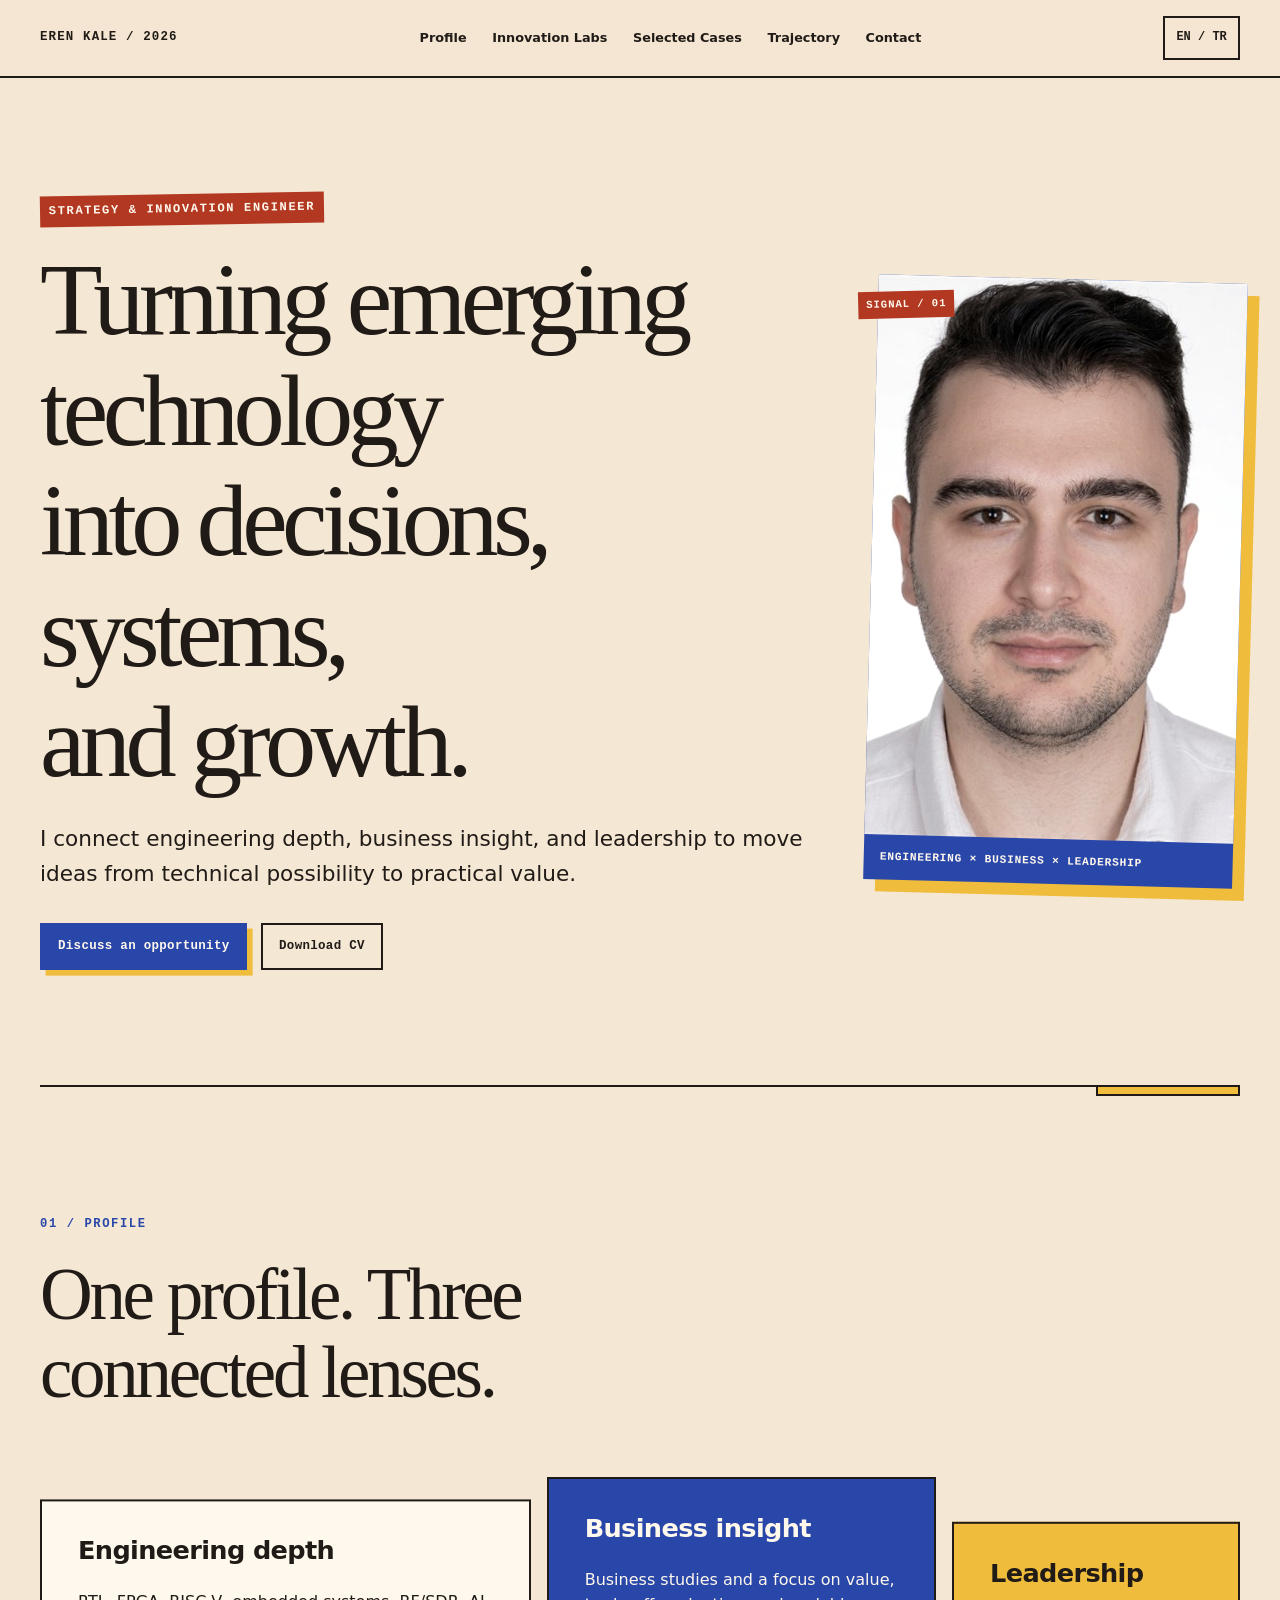
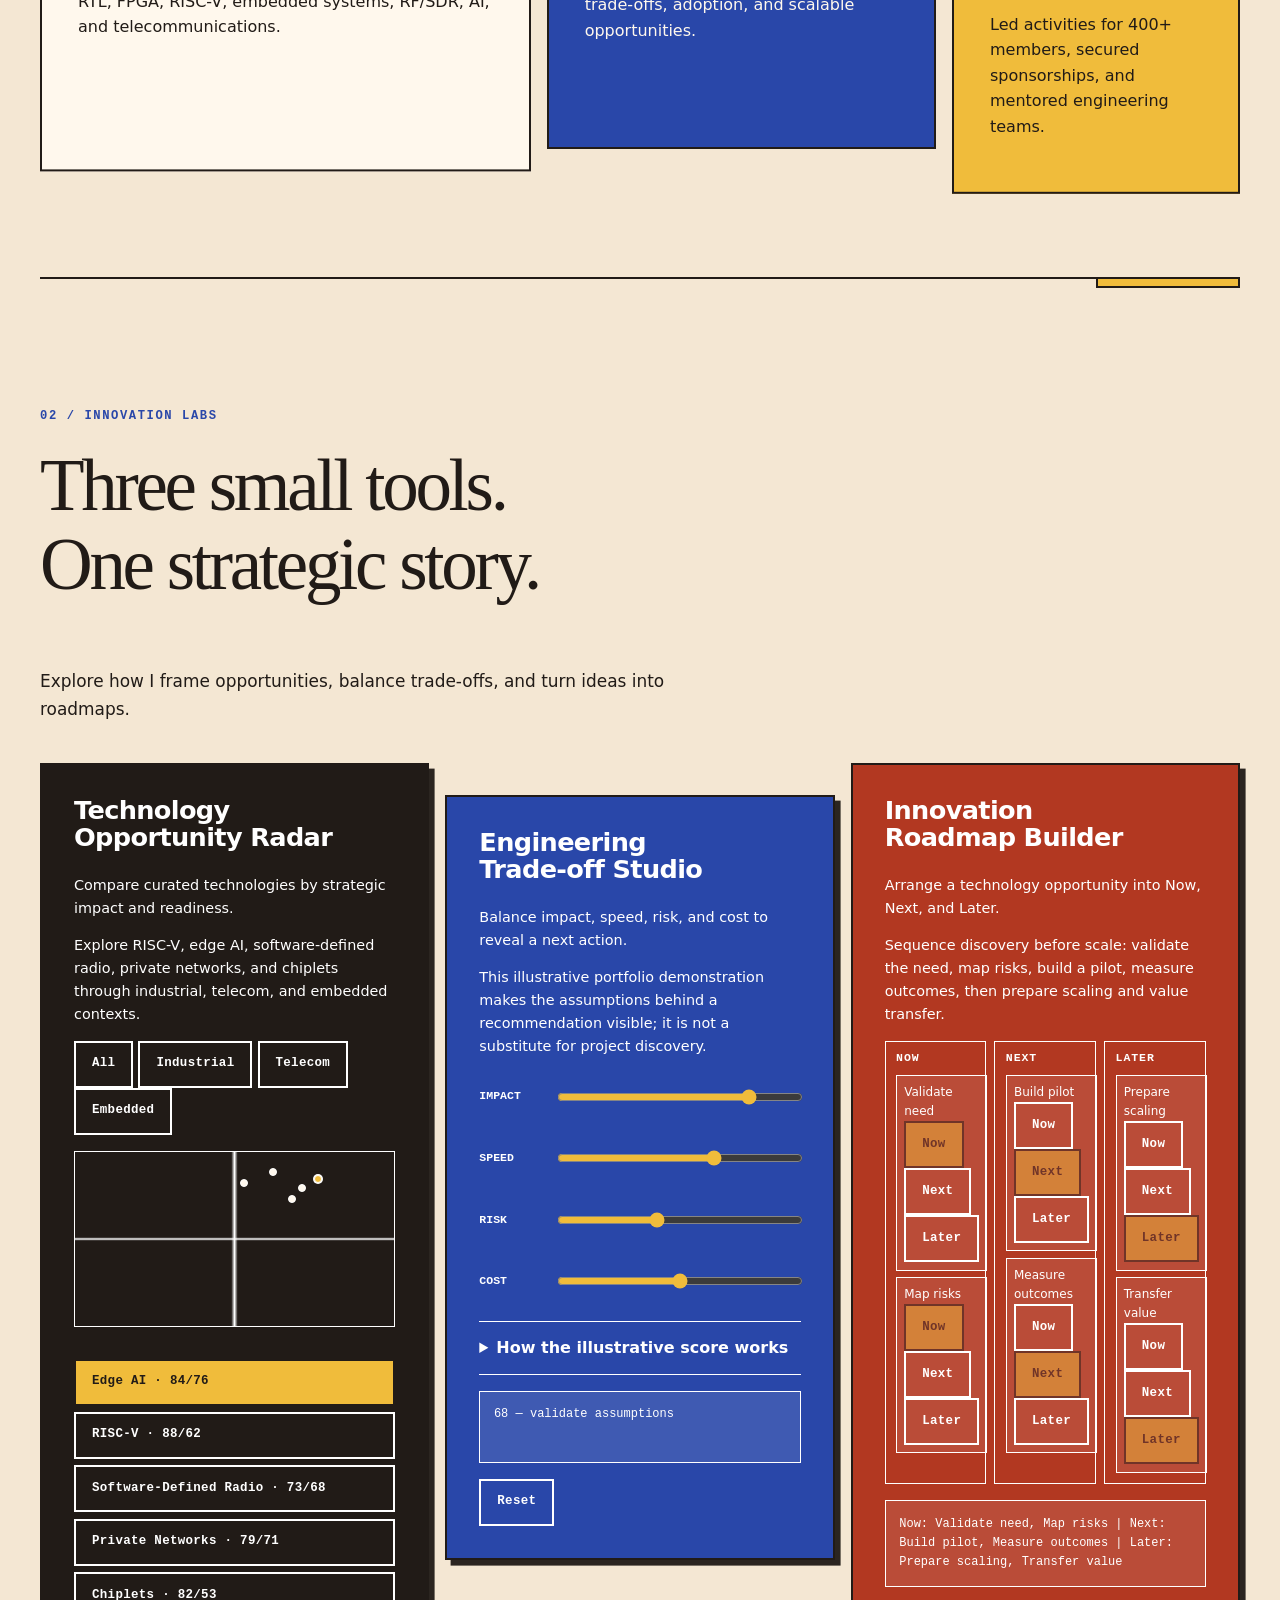
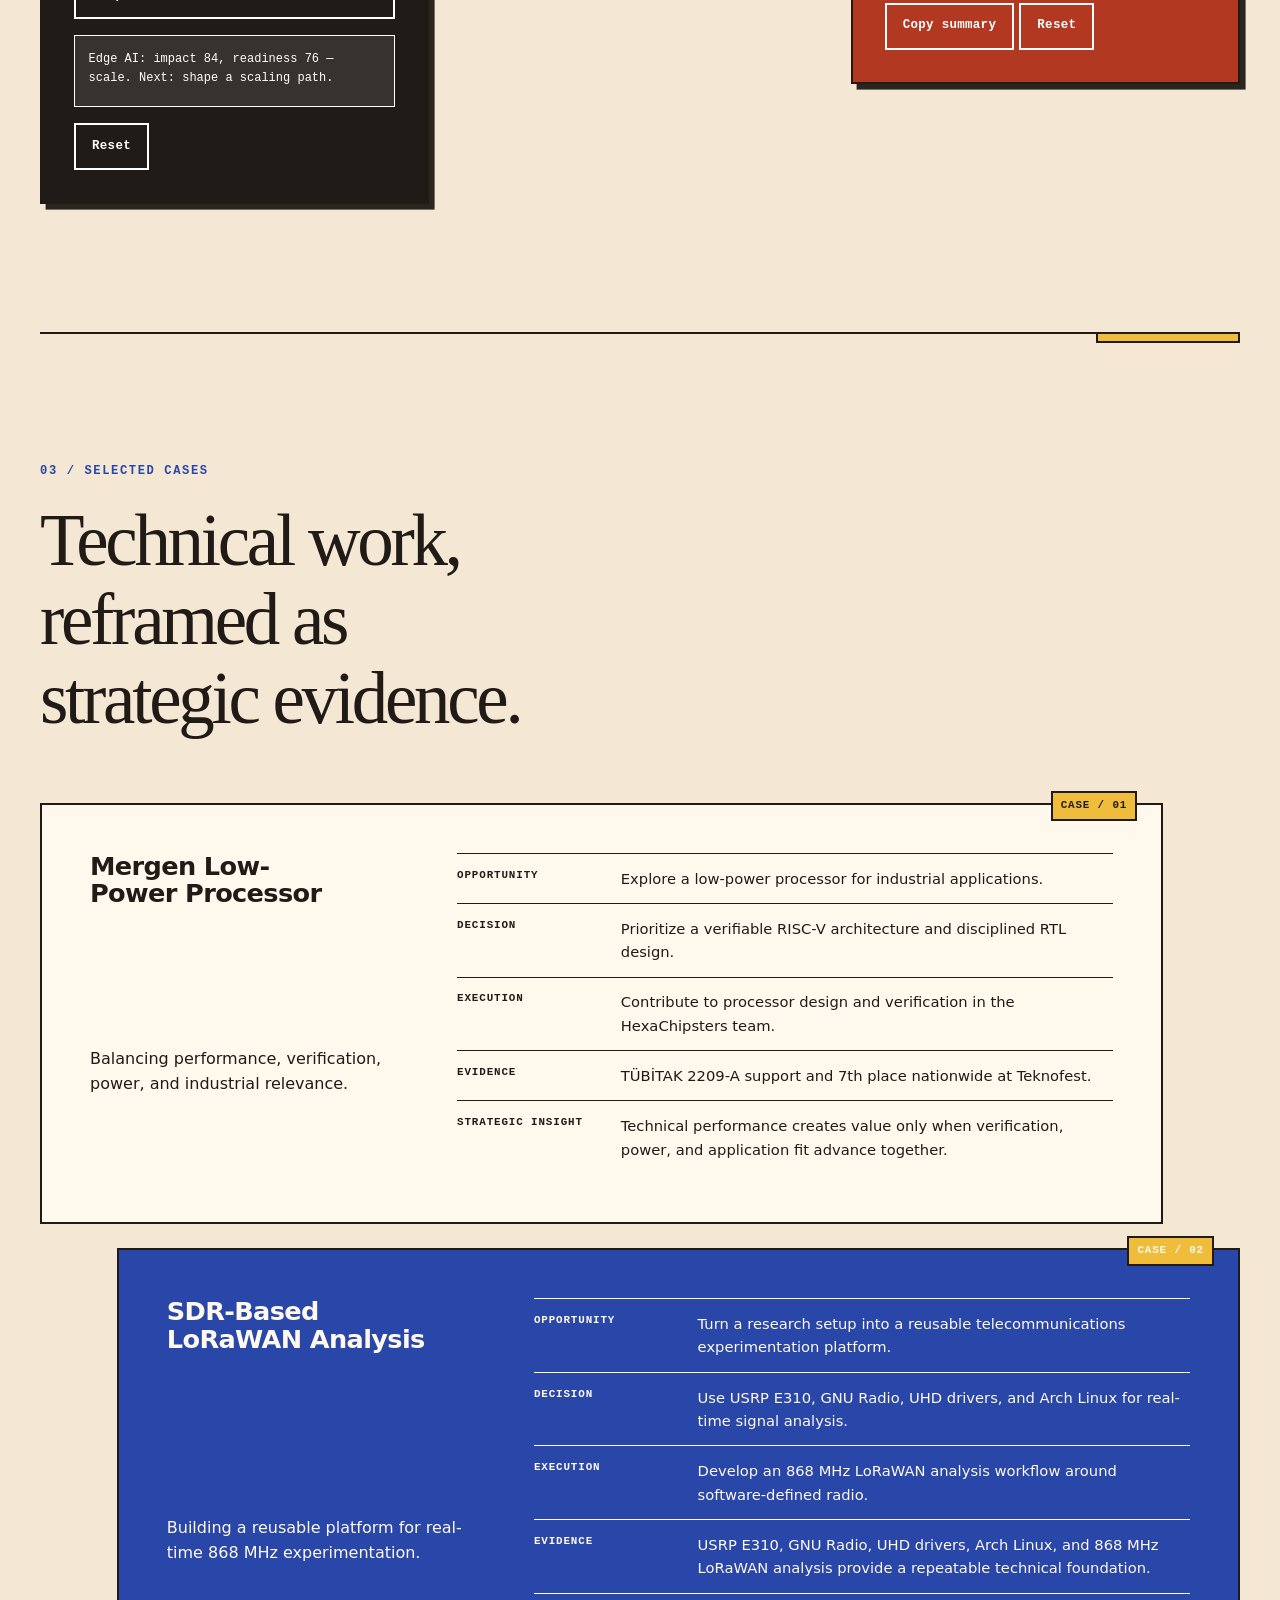
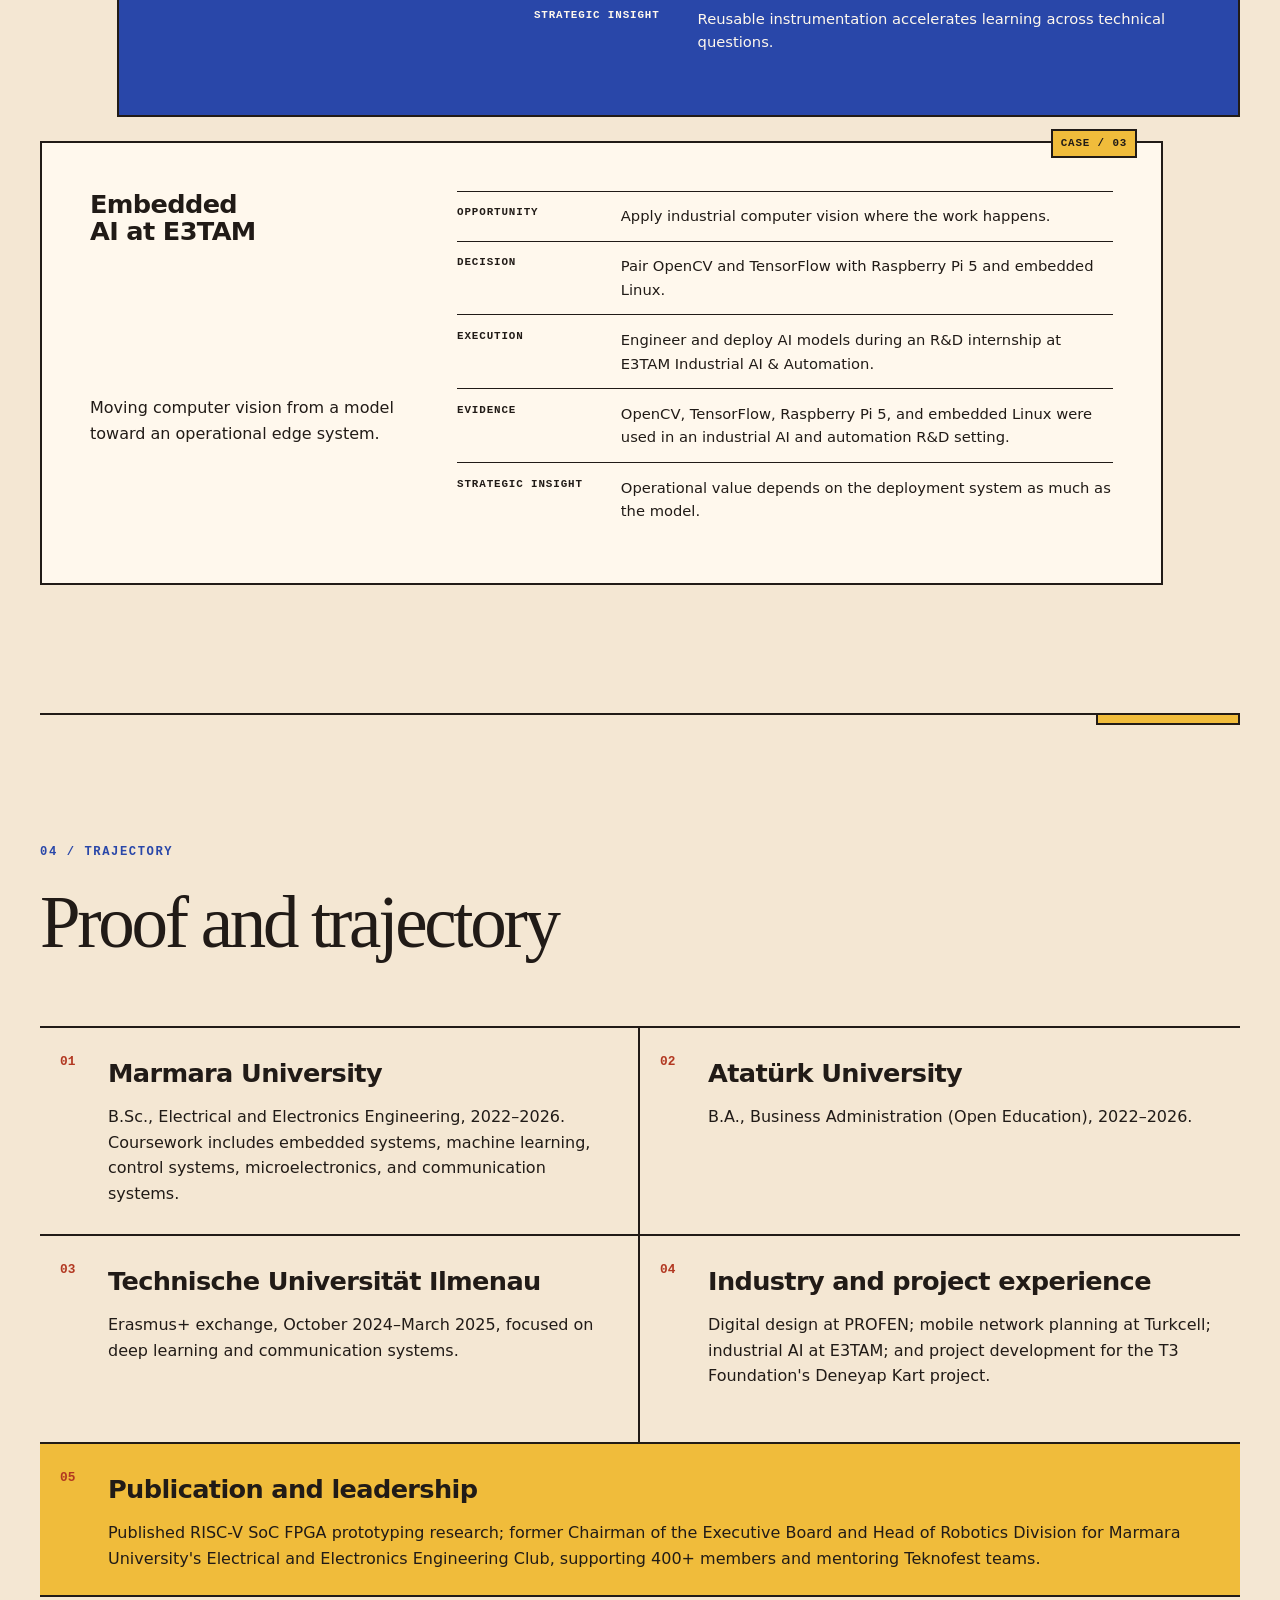
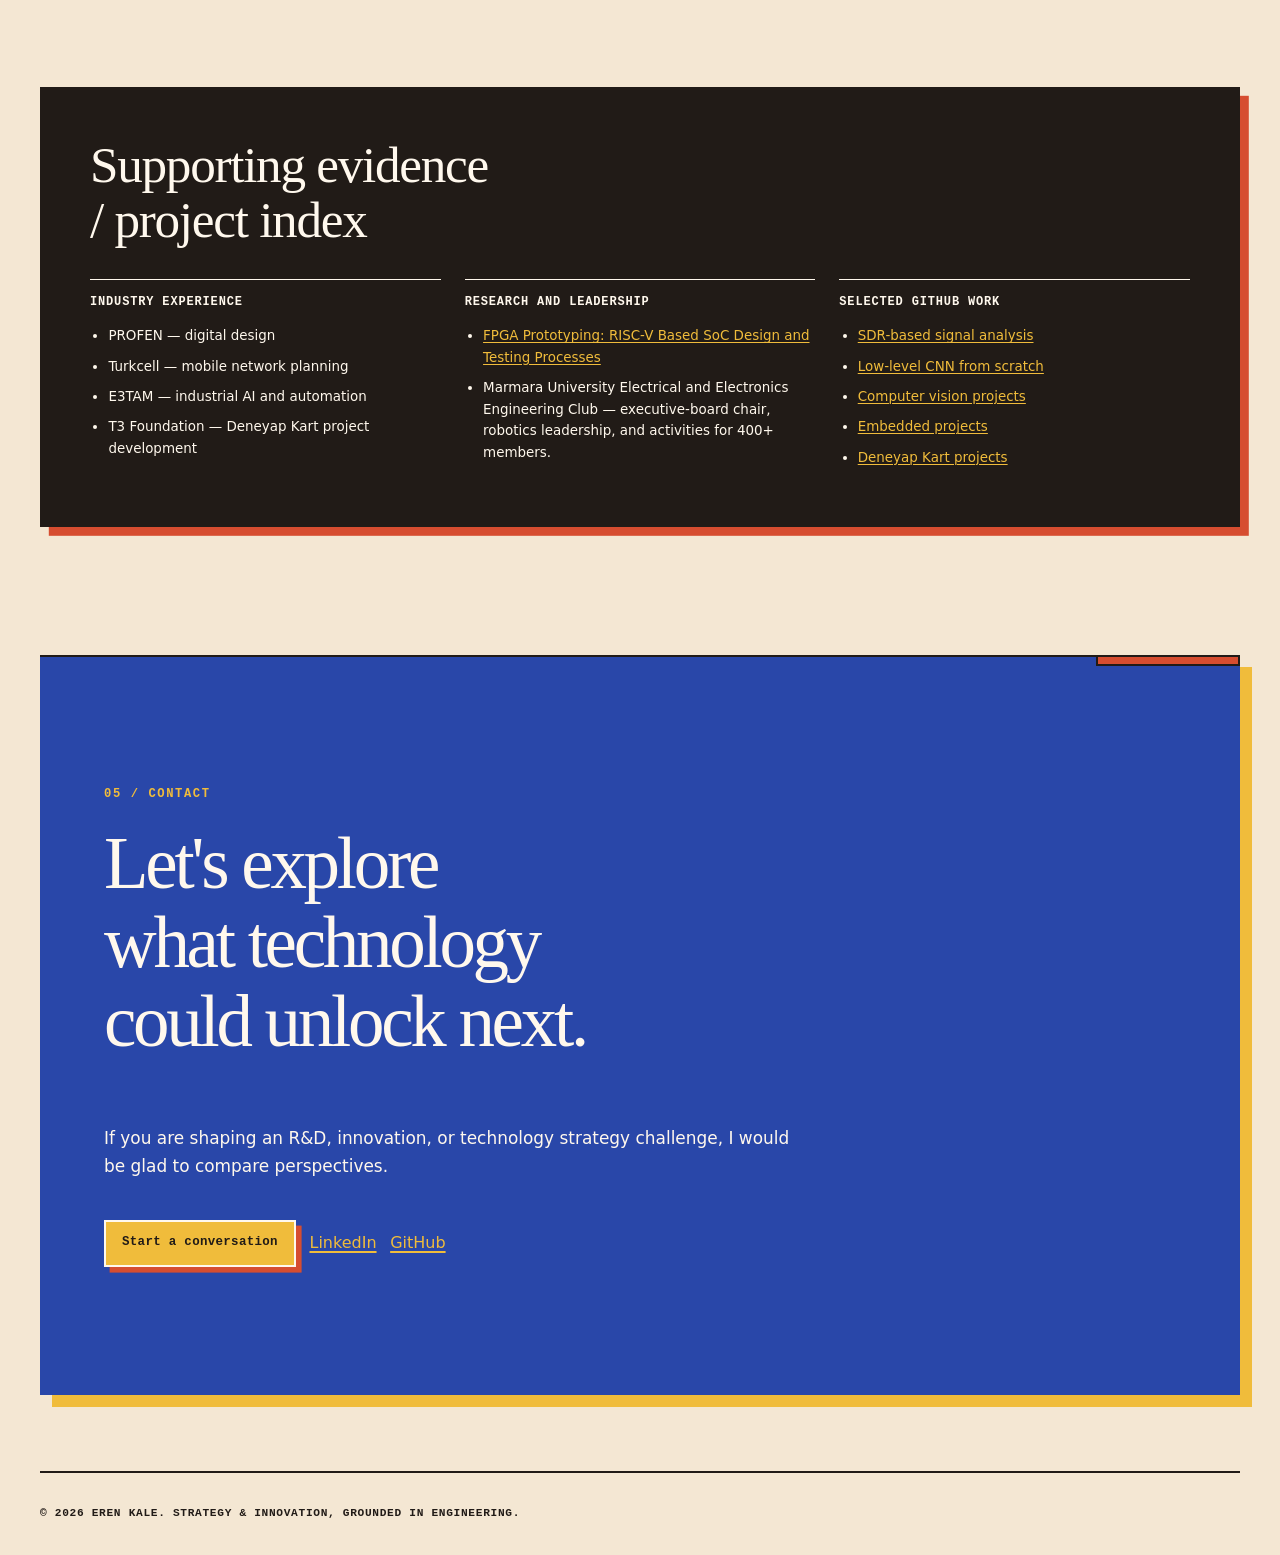
==== commit bd969c75: "fix: make innovation labs accessible" ====
--- a/index.html
+++ b/index.html
@@ -134,9 +134,25 @@
             <button type="button" data-radar-context="telecom" data-lab-text="radar.filter.telecom" aria-pressed="false">Telecom</button>
             <button type="button" data-radar-context="embedded" data-lab-text="radar.filter.embedded" aria-pressed="false">Embedded</button>
           </div>
-          <div data-radar-plot aria-label="Technology opportunity radar: readiness increases from left to right and impact increases from bottom to top" data-lab-aria="radar.plotLabel" role="group">
+          <div data-radar-plot aria-label="Technology opportunity radar: readiness increases from left to right and impact increases from bottom to top" data-lab-aria="radar.plotLabel" role="img">
             <p>Impact and readiness comparison available when JavaScript is enabled.</p>
           </div>
+          <div class="radar-table-wrap">
+            <table data-radar-fallback>
+              <caption>Curated opportunity data and illustrative next steps</caption>
+              <thead>
+                <tr><th scope="col">Technology</th><th scope="col">Impact</th><th scope="col">Readiness</th><th scope="col">Position</th><th scope="col">Next step</th></tr>
+              </thead>
+              <tbody>
+                <tr><th scope="row">Edge AI</th><td>84</td><td>76</td><td>Scale</td><td>Shape a scaling path</td></tr>
+                <tr><th scope="row">RISC-V</th><td>88</td><td>62</td><td>Scale</td><td>Shape a scaling path</td></tr>
+                <tr><th scope="row">Software-Defined Radio</th><td>73</td><td>68</td><td>Scale</td><td>Shape a scaling path</td></tr>
+                <tr><th scope="row">Private Networks</th><td>79</td><td>71</td><td>Scale</td><td>Shape a scaling path</td></tr>
+                <tr><th scope="row">Chiplets</th><td>82</td><td>53</td><td>Pilot</td><td>Define a focused pilot</td></tr>
+              </tbody>
+            </table>
+          </div>
+          <ul data-radar-list aria-label="Select a technology" data-lab-aria="radar.selectLabel" hidden></ul>
           <output data-radar-result aria-live="polite">Select a technology to inspect its strategic position.</output>
           <button type="button" data-lab-reset="radar" data-i18n="labs.reset">Reset</button>
         </article>
--- a/style.css
+++ b/style.css
@@ -560,22 +560,79 @@
   min-height: 11rem;
   margin-block: 1rem;
   padding: 1rem;
-  display: grid;
-  place-items: center;
+  position: relative;
   border: 1px solid currentColor;
+  overflow: hidden;
   background:
     linear-gradient(transparent 49%, currentColor 50%, transparent 51%),
     linear-gradient(90deg, transparent 49%, currentColor 50%, transparent 51%);
 }
 
-[data-radar-plot] button {
-  margin: 0.25rem;
-}
-
-[data-radar-plot] button[aria-pressed="true"],
+.radar-marker {
+  width: 0.5rem;
+  height: 0.5rem;
+  position: absolute;
+  border: 1px solid currentColor;
+  border-radius: 50%;
+  background: var(--paper-light);
+  pointer-events: none;
+  transform: translate(-50%, 50%);
+}
+
+.radar-marker[data-selected="true"] {
+  background: var(--signal-yellow);
+  box-shadow: 0 0 0 1px currentColor;
+}
+
+[data-radar-list] {
+  margin: 0;
+  padding: 0;
+  display: grid;
+  gap: 0.4rem;
+  list-style: none;
+}
+
+[data-radar-list][hidden] {
+  display: none;
+}
+
+[data-radar-list] button {
+  width: 100%;
+  min-height: 44px;
+  justify-content: flex-start;
+  text-align: left;
+}
+
+[data-radar-list] button[aria-pressed="true"],
 [data-roadmap-columns] button[aria-pressed="true"] {
   color: var(--ink);
   background: var(--signal-yellow);
+}
+
+.radar-table-wrap {
+  max-width: 100%;
+  margin-block: 1rem;
+  overflow-x: auto;
+}
+
+[data-radar-fallback] {
+  width: 100%;
+  border-collapse: collapse;
+  font-family: var(--font-mono);
+  font-size: 0.68rem;
+}
+
+[data-radar-fallback] caption {
+  margin-bottom: 0.5rem;
+  font-weight: 700;
+  text-align: left;
+}
+
+[data-radar-fallback] th,
+[data-radar-fallback] td {
+  padding: 0.35rem;
+  border: 1px solid currentColor;
+  text-align: left;
 }
 
 [data-roadmap-columns] {
--- a/style.css
+++ b/style.css
@@ -560,22 +560,79 @@
   min-height: 11rem;
   margin-block: 1rem;
   padding: 1rem;
-  display: grid;
-  place-items: center;
+  position: relative;
   border: 1px solid currentColor;
+  overflow: hidden;
   background:
     linear-gradient(transparent 49%, currentColor 50%, transparent 51%),
     linear-gradient(90deg, transparent 49%, currentColor 50%, transparent 51%);
 }
 
-[data-radar-plot] button {
-  margin: 0.25rem;
-}
-
-[data-radar-plot] button[aria-pressed="true"],
+.radar-marker {
+  width: 0.5rem;
+  height: 0.5rem;
+  position: absolute;
+  border: 1px solid currentColor;
+  border-radius: 50%;
+  background: var(--paper-light);
+  pointer-events: none;
+  transform: translate(-50%, 50%);
+}
+
+.radar-marker[data-selected="true"] {
+  background: var(--signal-yellow);
+  box-shadow: 0 0 0 1px currentColor;
+}
+
+[data-radar-list] {
+  margin: 0;
+  padding: 0;
+  display: grid;
+  gap: 0.4rem;
+  list-style: none;
+}
+
+[data-radar-list][hidden] {
+  display: none;
+}
+
+[data-radar-list] button {
+  width: 100%;
+  min-height: 44px;
+  justify-content: flex-start;
+  text-align: left;
+}
+
+[data-radar-list] button[aria-pressed="true"],
 [data-roadmap-columns] button[aria-pressed="true"] {
   color: var(--ink);
   background: var(--signal-yellow);
+}
+
+.radar-table-wrap {
+  max-width: 100%;
+  margin-block: 1rem;
+  overflow-x: auto;
+}
+
+[data-radar-fallback] {
+  width: 100%;
+  border-collapse: collapse;
+  font-family: var(--font-mono);
+  font-size: 0.68rem;
+}
+
+[data-radar-fallback] caption {
+  margin-bottom: 0.5rem;
+  font-weight: 700;
+  text-align: left;
+}
+
+[data-radar-fallback] th,
+[data-radar-fallback] td {
+  padding: 0.35rem;
+  border: 1px solid currentColor;
+  text-align: left;
 }
 
 [data-roadmap-columns] {
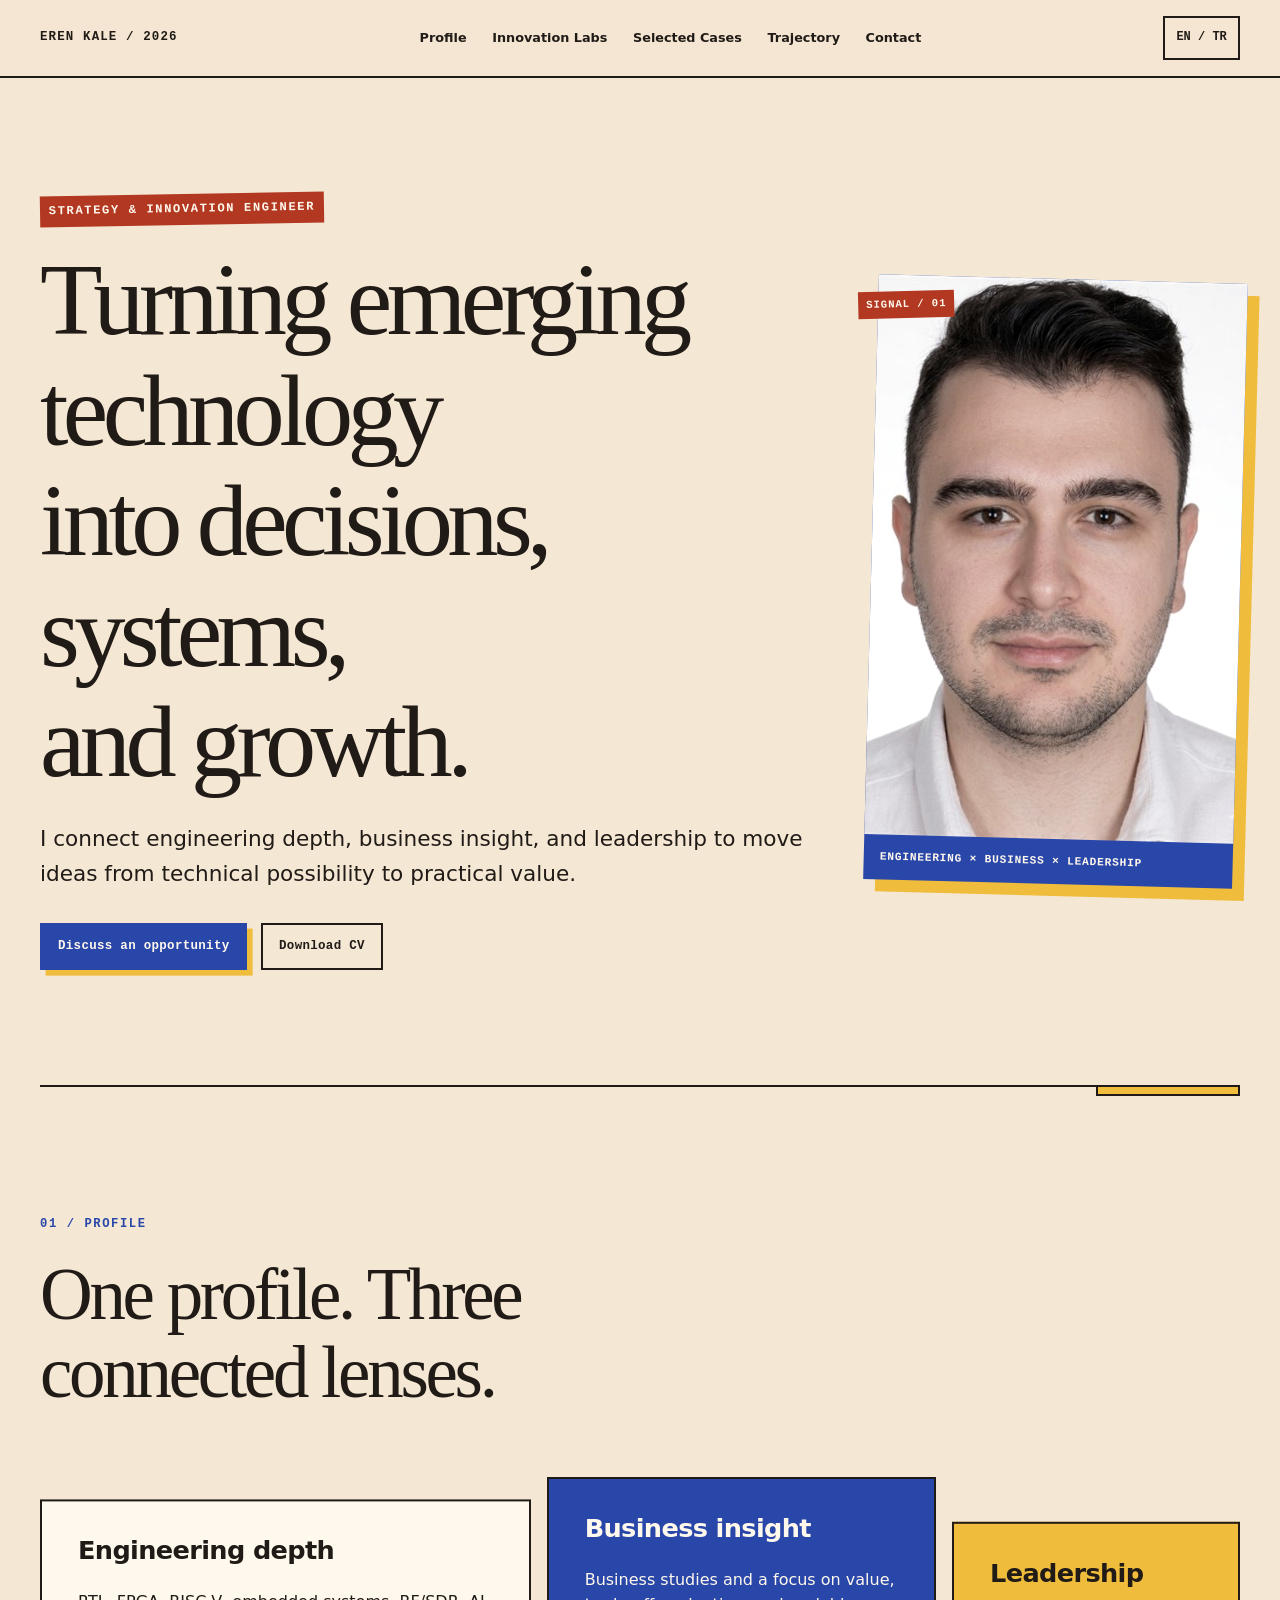
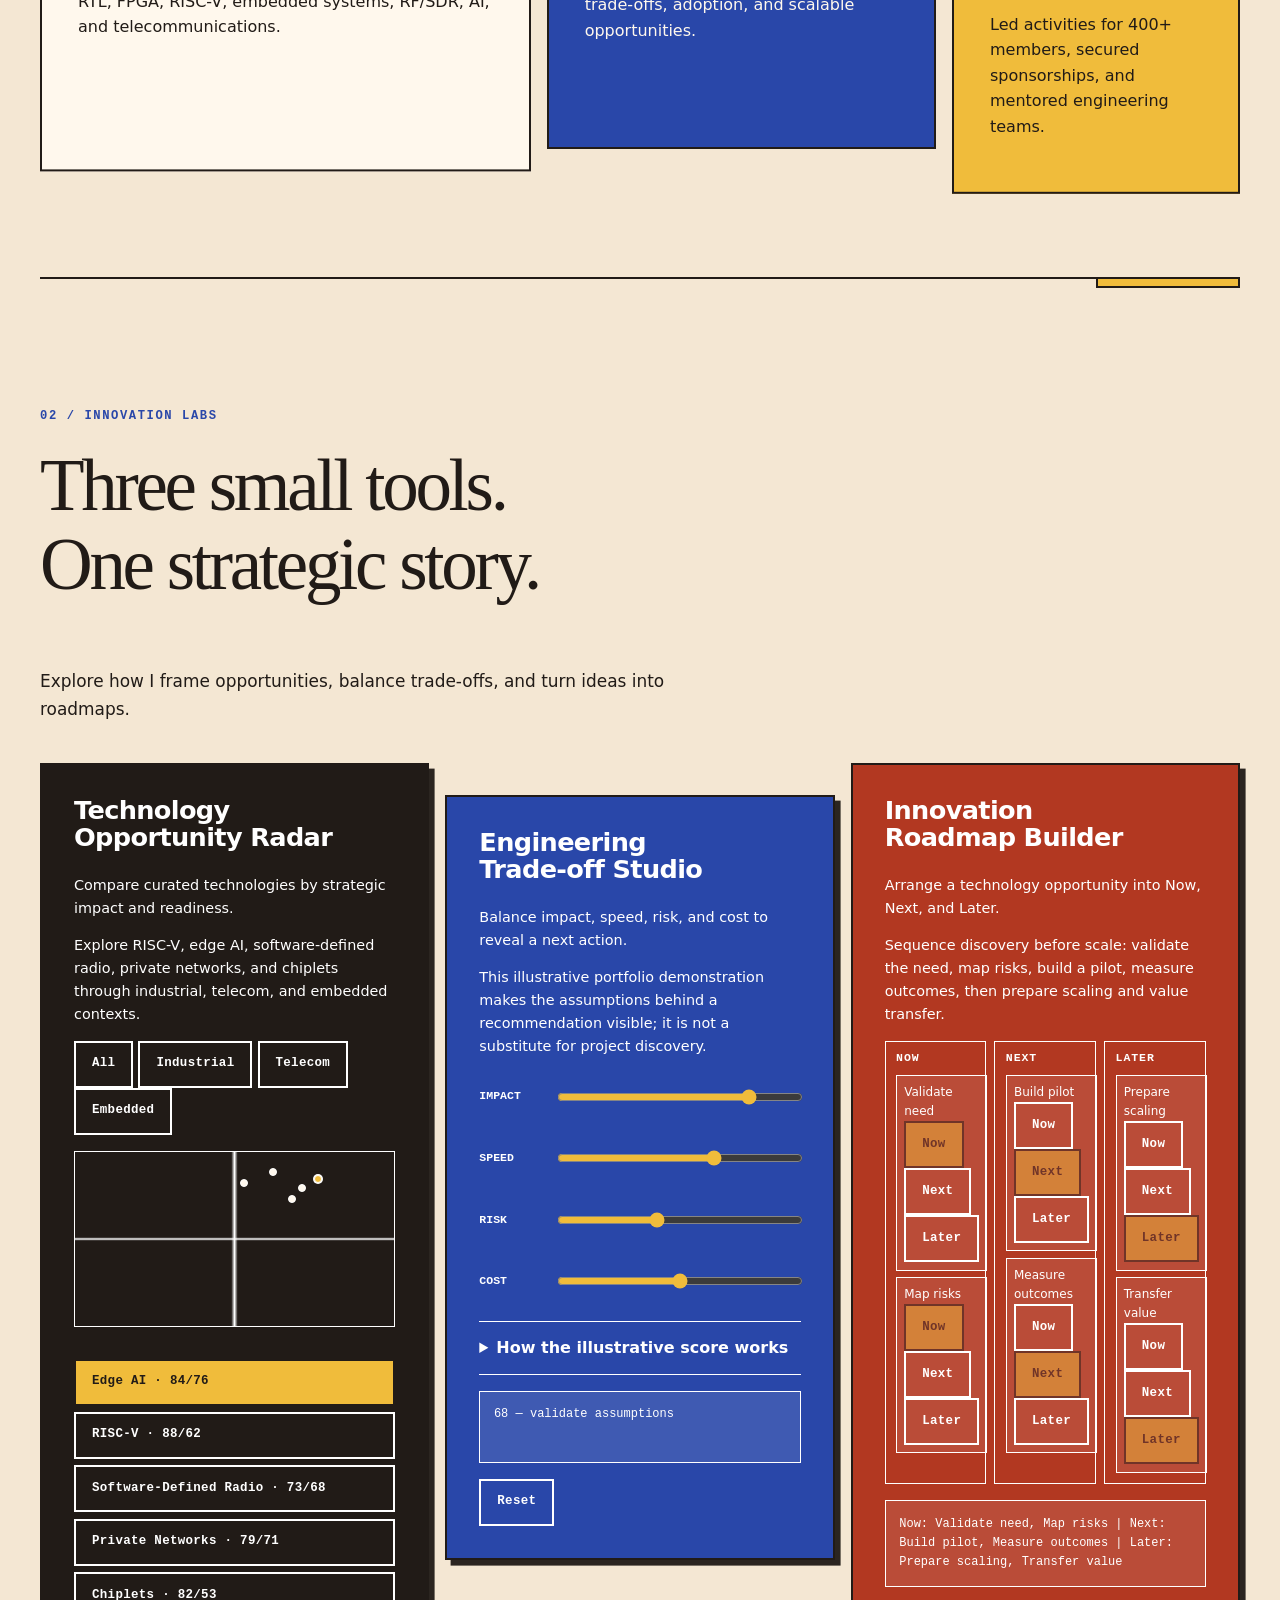
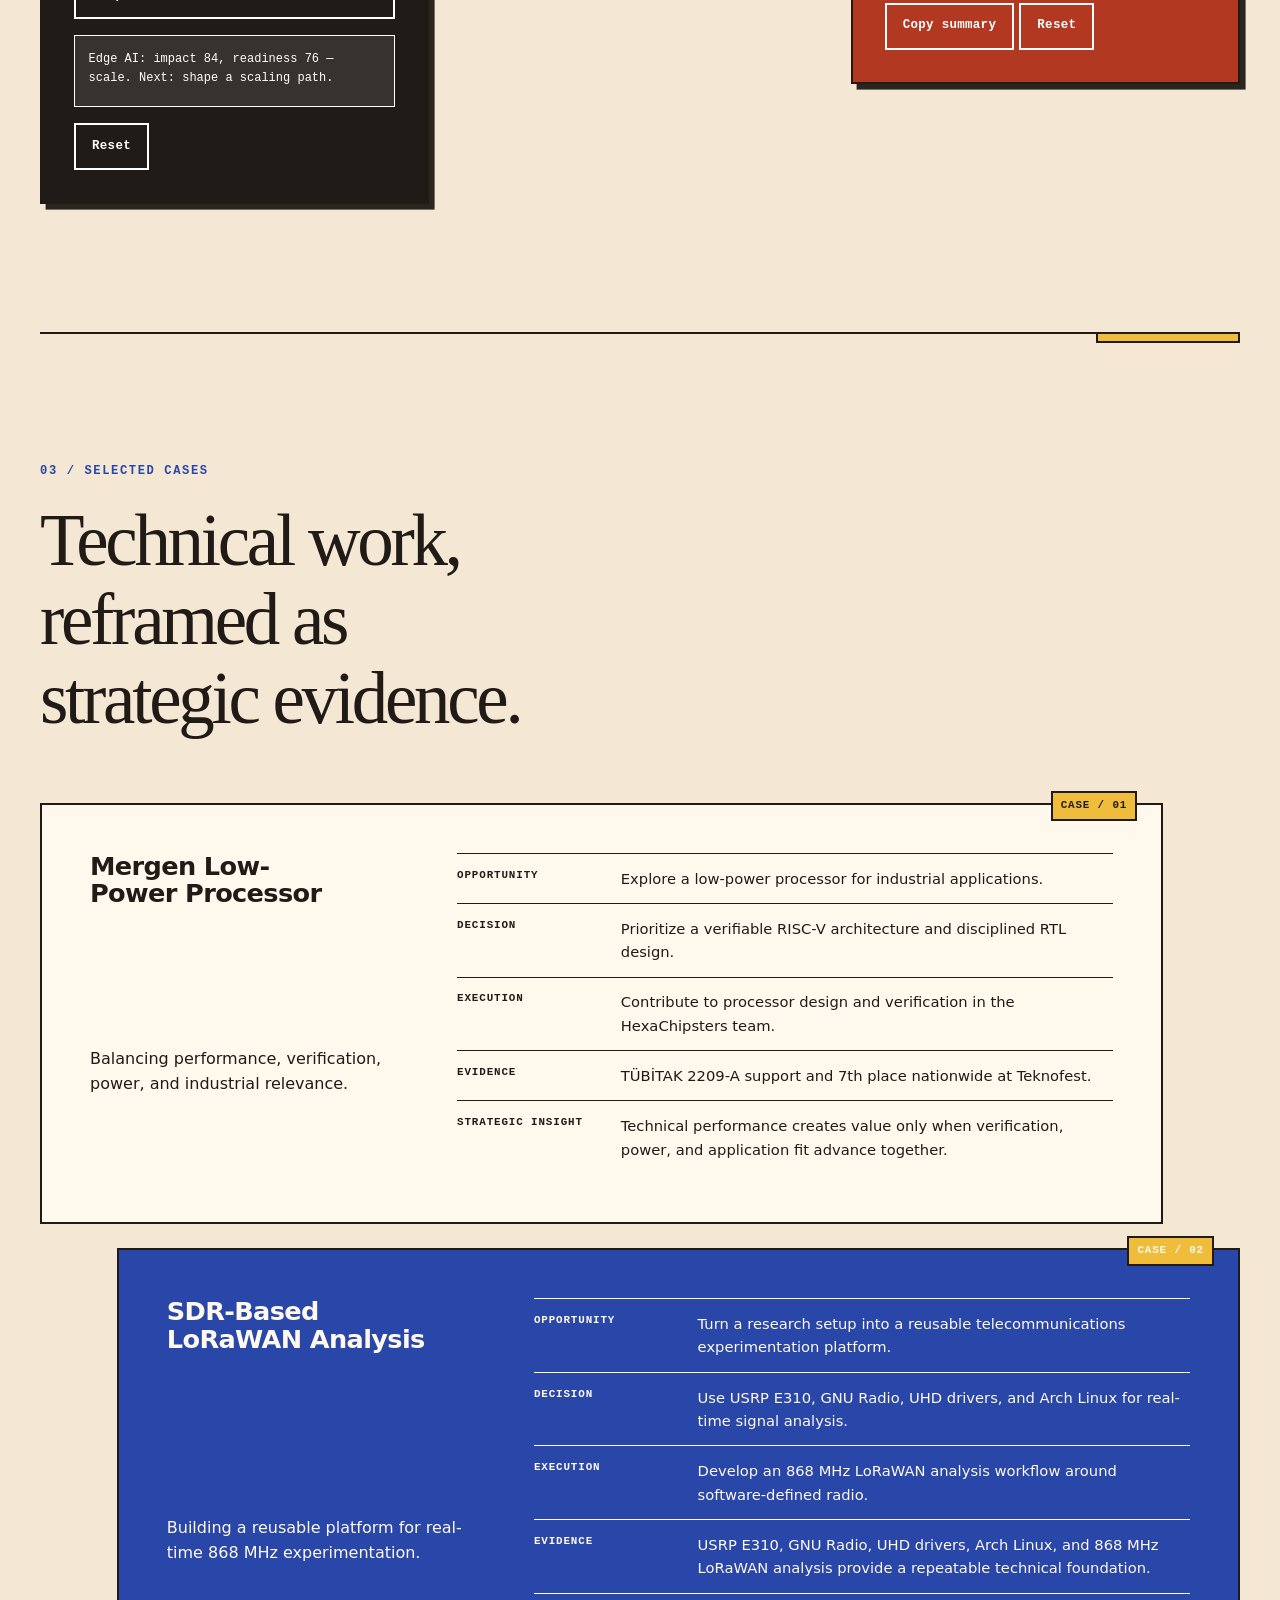
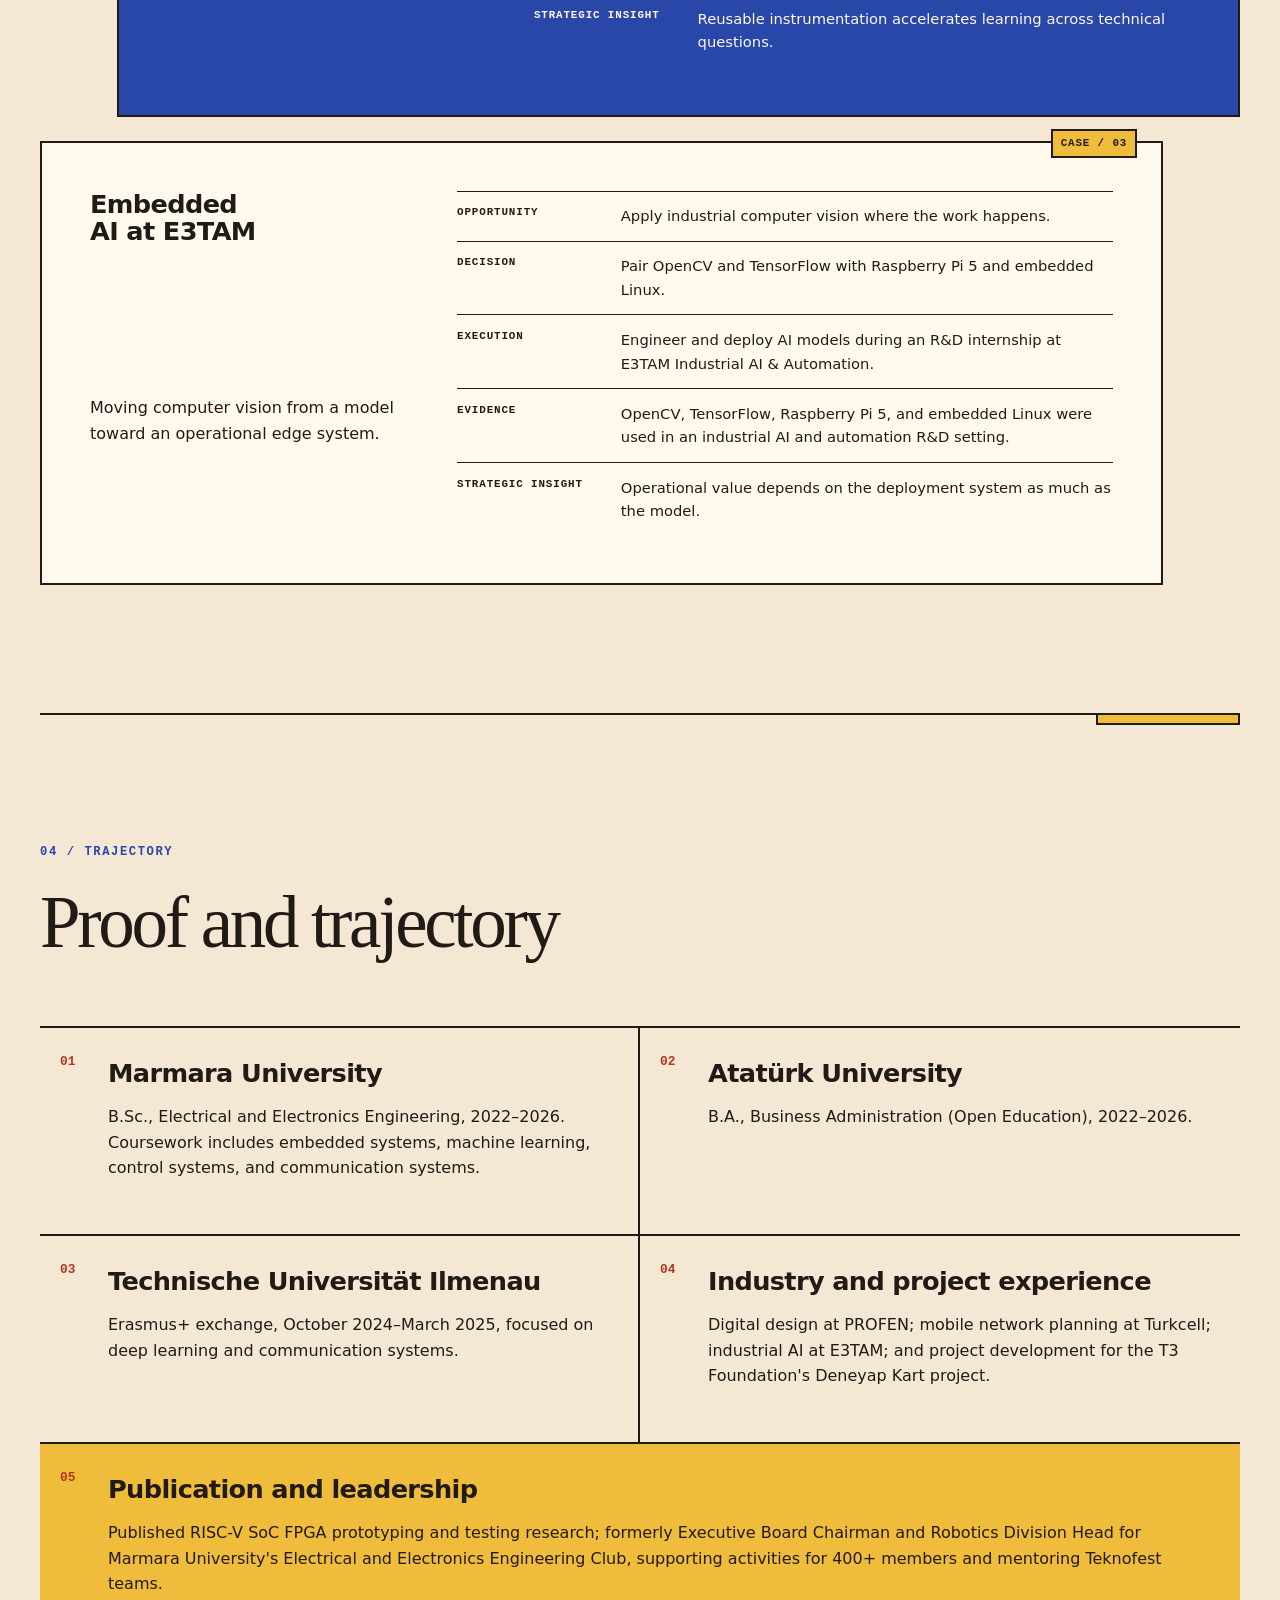
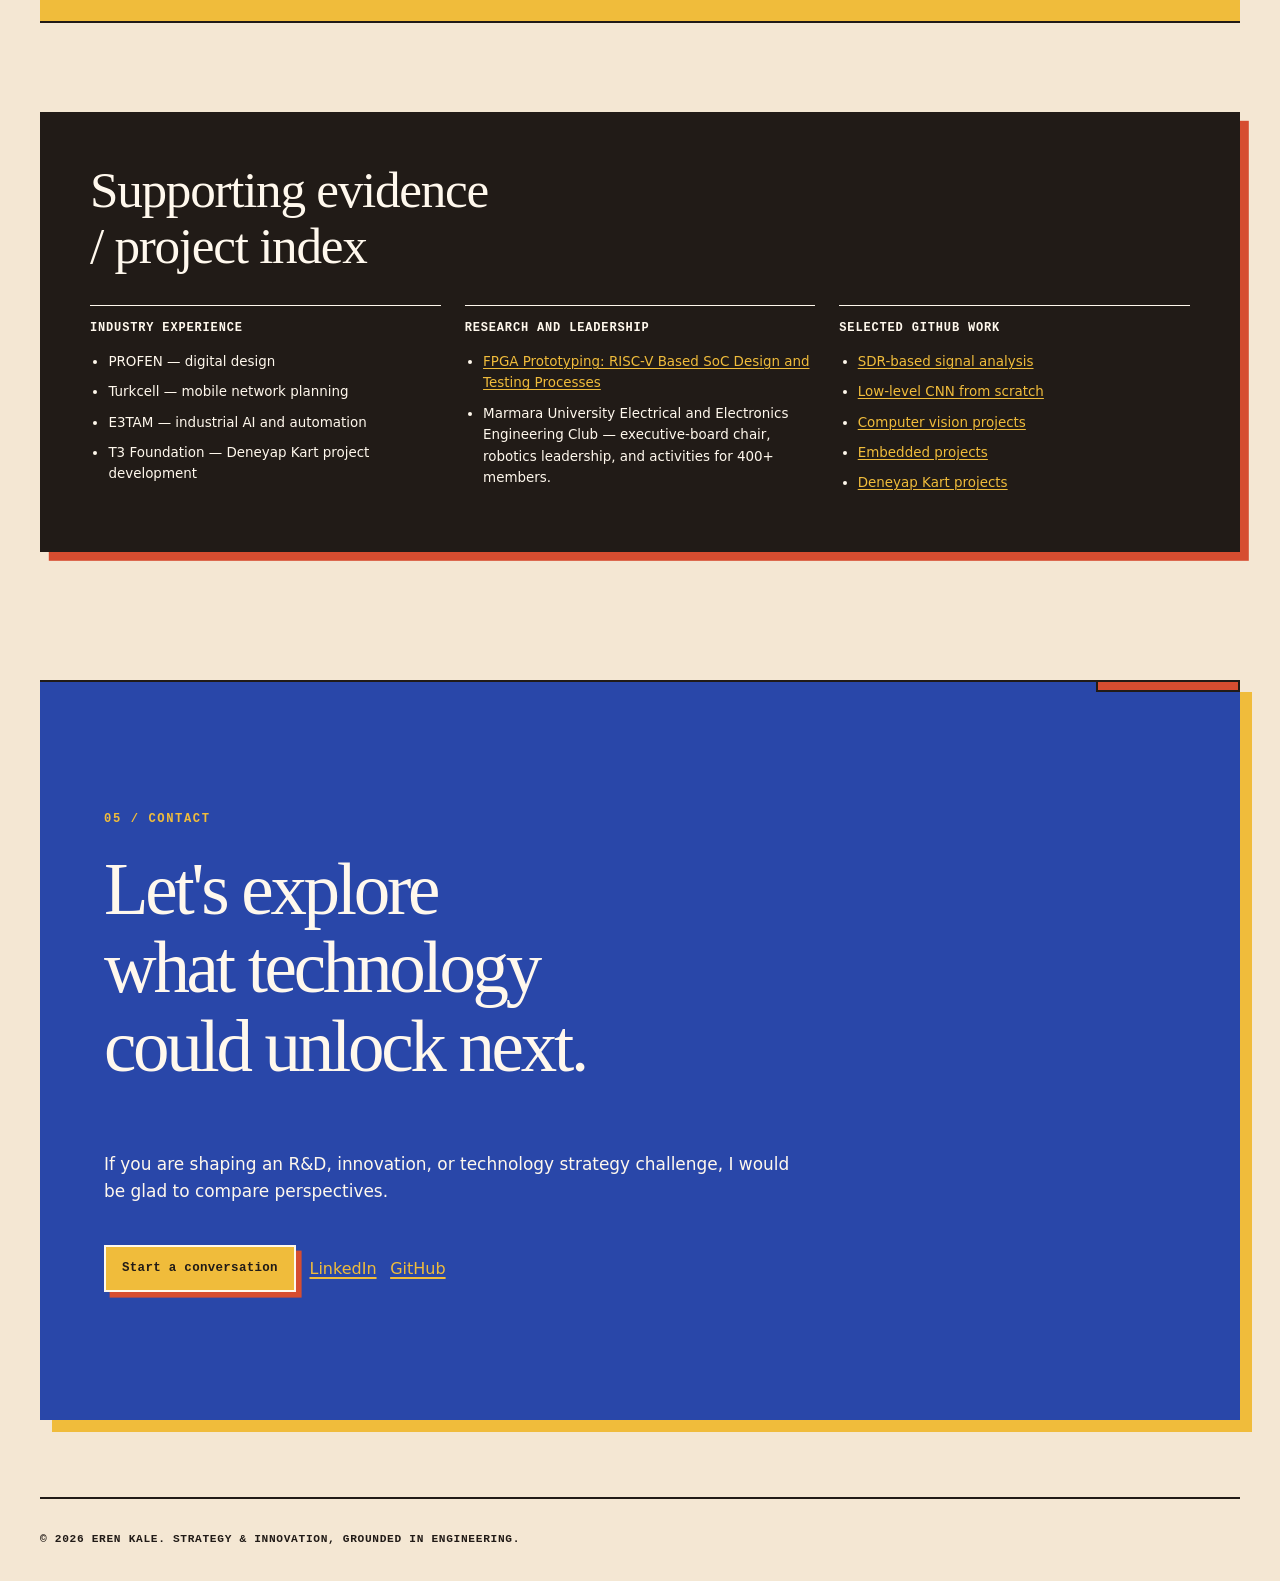
==== commit 8c670cc8: "feat: complete strategy innovation portfolio" ====
--- a/index.html
+++ b/index.html
@@ -22,7 +22,11 @@
   <meta property="og:title" content="Eren Kale | Strategy &amp; Innovation Engineer">
   <meta property="og:description" content="Engineering depth, business insight, and emerging technologies—turned into decisions, systems, and growth.">
   <meta property="og:url" content="https://erenkale.dev/">
-  <meta property="og:image" content="https://erenkale.dev/vesikalik_optimized.jpg">
+  <meta property="og:image" content="https://erenkale.dev/og.png">
+  <meta property="og:image:type" content="image/png">
+  <meta property="og:image:width" content="1200">
+  <meta property="og:image:height" content="630">
+  <meta property="og:image:alt" content="Eren Kale — Strategy &amp; Innovation Engineer. Signal × Silicon × Intelligence.">
   <meta property="og:locale" content="en_US">
   <meta property="og:locale:alternate" content="tr_TR">
   <meta property="og:site_name" content="Eren Kale Portfolio">
@@ -30,7 +34,8 @@
   <meta name="twitter:card" content="summary_large_image">
   <meta name="twitter:title" content="Eren Kale | Strategy &amp; Innovation Engineer">
   <meta name="twitter:description" content="Engineering depth, business insight, and emerging technologies—turned into decisions, systems, and growth.">
-  <meta name="twitter:image" content="https://erenkale.dev/vesikalik_optimized.jpg">
+  <meta name="twitter:image" content="https://erenkale.dev/og.png">
+  <meta name="twitter:image:alt" content="Eren Kale — Strategy &amp; Innovation Engineer. Signal × Silicon × Intelligence.">
 
   <link rel="icon" type="image/jpeg" href="vesikalik_optimized.jpg">
   <link rel="apple-touch-icon" href="vesikalik_optimized.jpg">
@@ -67,6 +72,9 @@
 </head>
 <body>
   <a class="skip-link" href="#main-content">Skip to content</a>
+  <noscript>
+    <p class="noscript-note">Interactive labs are shown as static examples because JavaScript is unavailable. All portfolio and contact content remains accessible.</p>
+  </noscript>
   <header class="site-header">
     <nav aria-label="Primary navigation">
       <a class="brand" href="#hero">EREN KALE / 2026</a>
@@ -94,7 +102,7 @@
           </div>
         </div>
         <figure class="hero-portrait">
-          <img src="vesikalik_optimized.jpg" alt="Eren Kale" width="466" height="600" fetchpriority="high">
+          <img src="vesikalik_optimized.jpg" alt="Portrait of Eren Kale, Strategy &amp; Innovation Engineer" width="466" height="600" fetchpriority="high">
           <figcaption>Engineering × business × leadership</figcaption>
         </figure>
       </div>
@@ -198,33 +206,33 @@
           <h3 data-i18n="cases.mergen.title">Mergen Low-Power Processor</h3>
           <p data-i18n="cases.mergen.body">Balancing performance, verification, power, and industrial relevance.</p>
           <dl>
-            <div><dt>Opportunity</dt><dd>Explore a low-power processor for industrial applications.</dd></div>
-            <div><dt>Decision</dt><dd>Prioritize a verifiable RISC-V architecture and disciplined RTL design.</dd></div>
-            <div><dt>Execution</dt><dd>Contribute to processor design and verification in the HexaChipsters team.</dd></div>
-            <div><dt>Evidence</dt><dd>TÜBİTAK 2209-A support and 7th place nationwide at Teknofest.</dd></div>
-            <div><dt>Strategic insight</dt><dd>Technical performance creates value only when verification, power, and application fit advance together.</dd></div>
+            <div><dt>Opportunity</dt><dd data-i18n="cases.mergen.opportunity">Explore a low-power processor for industrial applications.</dd></div>
+            <div><dt>Decision</dt><dd data-i18n="cases.mergen.decision">Prioritize a verifiable RISC-V architecture and disciplined RTL design.</dd></div>
+            <div><dt>Execution</dt><dd data-i18n="cases.mergen.execution">Contribute to processor design and verification in the HexaChipsters team.</dd></div>
+            <div><dt>Evidence</dt><dd data-i18n="cases.mergen.evidence">TÜBİTAK 2209-A support and 7th place nationwide at Teknofest.</dd></div>
+            <div><dt>Strategic insight</dt><dd data-i18n="cases.mergen.insight">Technical performance creates value only when verification, power, and application fit advance together.</dd></div>
           </dl>
         </article>
         <article class="case-card">
           <h3 data-i18n="cases.sdr.title">SDR-Based LoRaWAN Analysis</h3>
           <p data-i18n="cases.sdr.body">Building a reusable platform for real-time 868 MHz experimentation.</p>
           <dl>
-            <div><dt>Opportunity</dt><dd>Turn a research setup into a reusable telecommunications experimentation platform.</dd></div>
-            <div><dt>Decision</dt><dd>Use USRP E310, GNU Radio, UHD drivers, and Arch Linux for real-time signal analysis.</dd></div>
-            <div><dt>Execution</dt><dd>Develop an 868 MHz LoRaWAN analysis workflow around software-defined radio.</dd></div>
-            <div><dt>Evidence</dt><dd>USRP E310, GNU Radio, UHD drivers, Arch Linux, and 868 MHz LoRaWAN analysis provide a repeatable technical foundation.</dd></div>
-            <div><dt>Strategic insight</dt><dd>Reusable instrumentation accelerates learning across technical questions.</dd></div>
+            <div><dt>Opportunity</dt><dd data-i18n="cases.sdr.opportunity">Turn a research setup into a reusable telecommunications experimentation platform.</dd></div>
+            <div><dt>Decision</dt><dd data-i18n="cases.sdr.decision">Use USRP E310, GNU Radio, UHD drivers, and Arch Linux for real-time signal analysis.</dd></div>
+            <div><dt>Execution</dt><dd data-i18n="cases.sdr.execution">Develop an 868 MHz LoRaWAN analysis workflow around software-defined radio.</dd></div>
+            <div><dt>Evidence</dt><dd data-i18n="cases.sdr.evidence">USRP E310, GNU Radio, UHD drivers, Arch Linux, and 868 MHz LoRaWAN analysis provide a repeatable technical foundation.</dd></div>
+            <div><dt>Strategic insight</dt><dd data-i18n="cases.sdr.insight">Reusable instrumentation accelerates learning across technical questions.</dd></div>
           </dl>
         </article>
         <article class="case-card">
           <h3 data-i18n="cases.edgeAi.title">Embedded AI at E3TAM</h3>
           <p data-i18n="cases.edgeAi.body">Moving computer vision from a model toward an operational edge system.</p>
           <dl>
-            <div><dt>Opportunity</dt><dd>Apply industrial computer vision where the work happens.</dd></div>
-            <div><dt>Decision</dt><dd>Pair OpenCV and TensorFlow with Raspberry Pi 5 and embedded Linux.</dd></div>
-            <div><dt>Execution</dt><dd>Engineer and deploy AI models during an R&amp;D internship at E3TAM Industrial AI &amp; Automation.</dd></div>
-            <div><dt>Evidence</dt><dd>OpenCV, TensorFlow, Raspberry Pi 5, and embedded Linux were used in an industrial AI and automation R&amp;D setting.</dd></div>
-            <div><dt>Strategic insight</dt><dd>Operational value depends on the deployment system as much as the model.</dd></div>
+            <div><dt>Opportunity</dt><dd data-i18n="cases.edgeAi.opportunity">Apply industrial computer vision where the work happens.</dd></div>
+            <div><dt>Decision</dt><dd data-i18n="cases.edgeAi.decision">Pair OpenCV and TensorFlow with Raspberry Pi 5 and embedded Linux.</dd></div>
+            <div><dt>Execution</dt><dd data-i18n="cases.edgeAi.execution">Engineer and deploy AI models during an R&amp;D internship at E3TAM Industrial AI &amp; Automation.</dd></div>
+            <div><dt>Evidence</dt><dd data-i18n="cases.edgeAi.evidence">OpenCV, TensorFlow, Raspberry Pi 5, and embedded Linux were used in an industrial AI and automation R&amp;D setting.</dd></div>
+            <div><dt>Strategic insight</dt><dd data-i18n="cases.edgeAi.insight">Operational value depends on the deployment system as much as the model.</dd></div>
           </dl>
         </article>
       </div>
@@ -234,11 +242,11 @@
       <p class="section-index">04 / TRAJECTORY</p>
       <h2 id="trajectory-heading" data-i18n="trajectory.heading">Proof and trajectory</h2>
       <ol class="trajectory-list">
-        <li class="trajectory-item"><h3>Marmara University</h3><p>B.Sc., Electrical and Electronics Engineering, 2022–2026. Coursework includes embedded systems, machine learning, control systems, microelectronics, and communication systems.</p></li>
-        <li class="trajectory-item"><h3>Atatürk University</h3><p>B.A., Business Administration (Open Education), 2022–2026.</p></li>
-        <li class="trajectory-item"><h3>Technische Universität Ilmenau</h3><p>Erasmus+ exchange, October 2024–March 2025, focused on deep learning and communication systems.</p></li>
-        <li class="trajectory-item"><h3>Industry and project experience</h3><p>Digital design at PROFEN; mobile network planning at Turkcell; industrial AI at E3TAM; and project development for the T3 Foundation's Deneyap Kart project.</p></li>
-        <li class="trajectory-item"><h3>Publication and leadership</h3><p>Published RISC-V SoC FPGA prototyping research; former Chairman of the Executive Board and Head of Robotics Division for Marmara University's Electrical and Electronics Engineering Club, supporting 400+ members and mentoring Teknofest teams.</p></li>
+        <li class="trajectory-item"><h3 data-i18n="trajectory.marmara.title">Marmara University</h3><p data-i18n="trajectory.marmara.body">B.Sc., Electrical and Electronics Engineering, 2022–2026. Coursework includes embedded systems, machine learning, control systems, and communication systems.</p></li>
+        <li class="trajectory-item"><h3 data-i18n="trajectory.ataturk.title">Atatürk University</h3><p data-i18n="trajectory.ataturk.body">B.A., Business Administration (Open Education), 2022–2026.</p></li>
+        <li class="trajectory-item"><h3 data-i18n="trajectory.ilmenau.title">Technische Universität Ilmenau</h3><p data-i18n="trajectory.ilmenau.body">Erasmus+ exchange, October 2024–March 2025, focused on deep learning and communication systems.</p></li>
+        <li class="trajectory-item"><h3 data-i18n="trajectory.industry.title">Industry and project experience</h3><p data-i18n="trajectory.industry.body">Digital design at PROFEN; mobile network planning at Turkcell; industrial AI at E3TAM; and project development for the T3 Foundation's Deneyap Kart project.</p></li>
+        <li class="trajectory-item"><h3 data-i18n="trajectory.publicationLeadership.title">Publication and leadership</h3><p data-i18n="trajectory.publicationLeadership.body">Published RISC-V SoC FPGA prototyping and testing research; formerly Executive Board Chairman and Robotics Division Head for Marmara University's Electrical and Electronics Engineering Club, supporting activities for 400+ members and mentoring Teknofest teams.</p></li>
       </ol>
       <aside id="supporting-evidence" class="supporting-index" aria-labelledby="supporting-evidence-heading">
         <h3 id="supporting-evidence-heading">Supporting evidence / project index</h3>
--- a/style.css
+++ b/style.css
@@ -149,6 +149,18 @@
   transform: translateY(0);
 }
 
+.noscript-note {
+  width: min(calc(100% - 2rem), var(--max-width));
+  margin: 1rem auto;
+  padding: 0.9rem 1rem;
+  border: 2px solid var(--ink);
+  color: var(--ink);
+  background: var(--signal-yellow);
+  font-family: var(--font-mono);
+  font-size: 0.82rem;
+  font-weight: 700;
+}
+
 .site-header {
   position: sticky;
   top: 0;
--- a/style.css
+++ b/style.css
@@ -149,6 +149,18 @@
   transform: translateY(0);
 }
 
+.noscript-note {
+  width: min(calc(100% - 2rem), var(--max-width));
+  margin: 1rem auto;
+  padding: 0.9rem 1rem;
+  border: 2px solid var(--ink);
+  color: var(--ink);
+  background: var(--signal-yellow);
+  font-family: var(--font-mono);
+  font-size: 0.82rem;
+  font-weight: 700;
+}
+
 .site-header {
   position: sticky;
   top: 0;
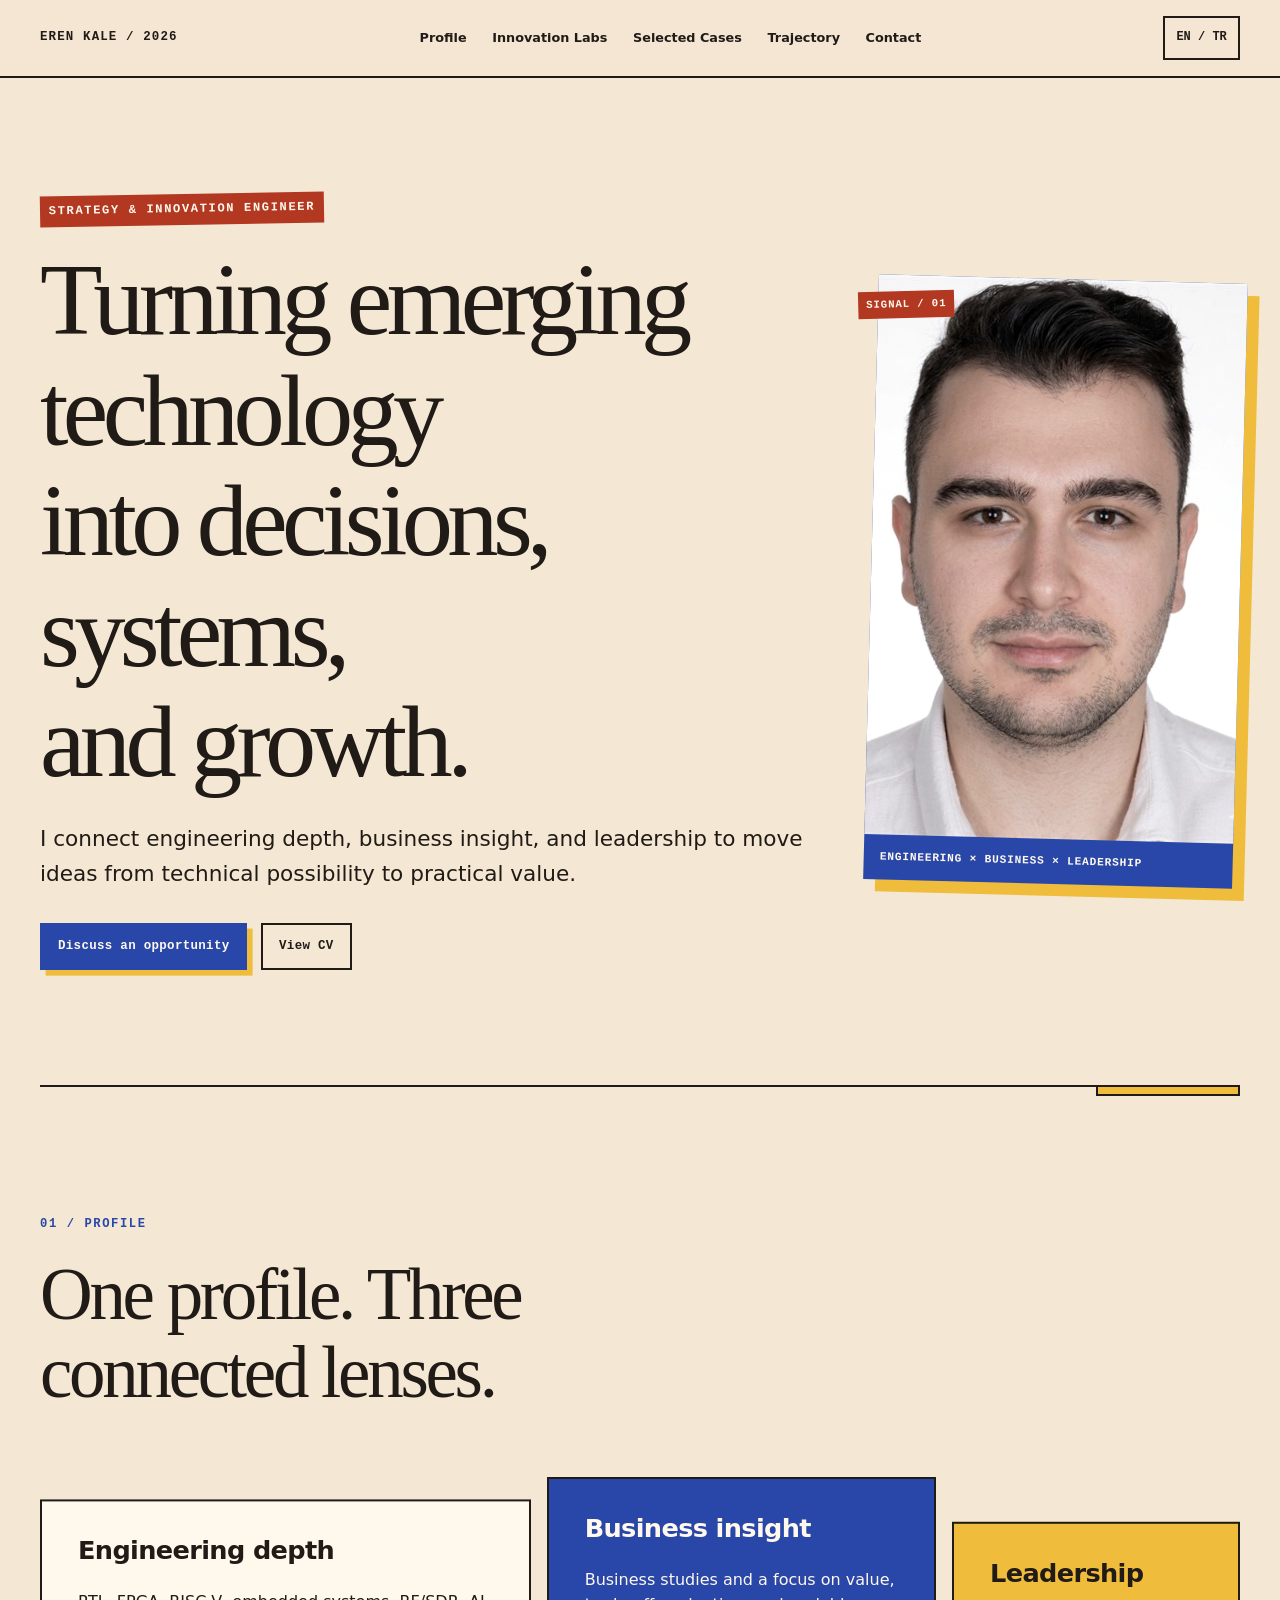
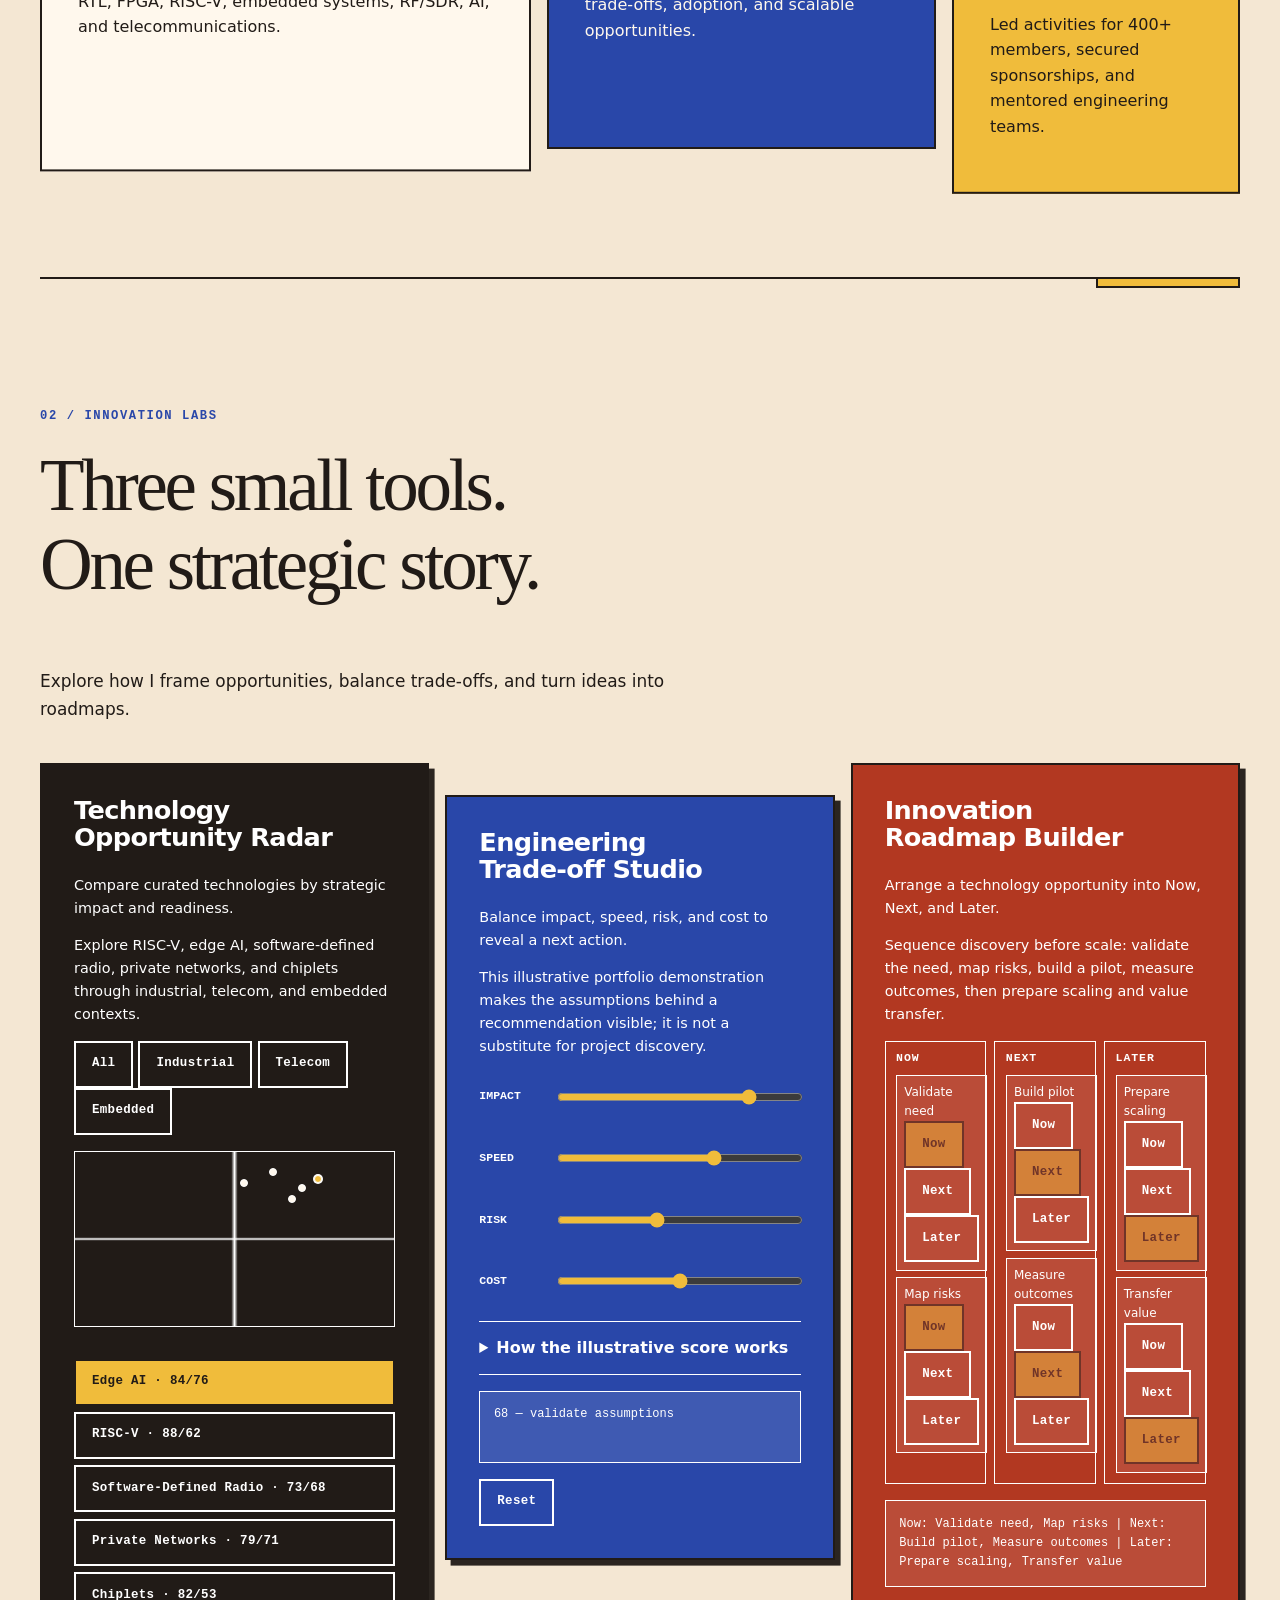
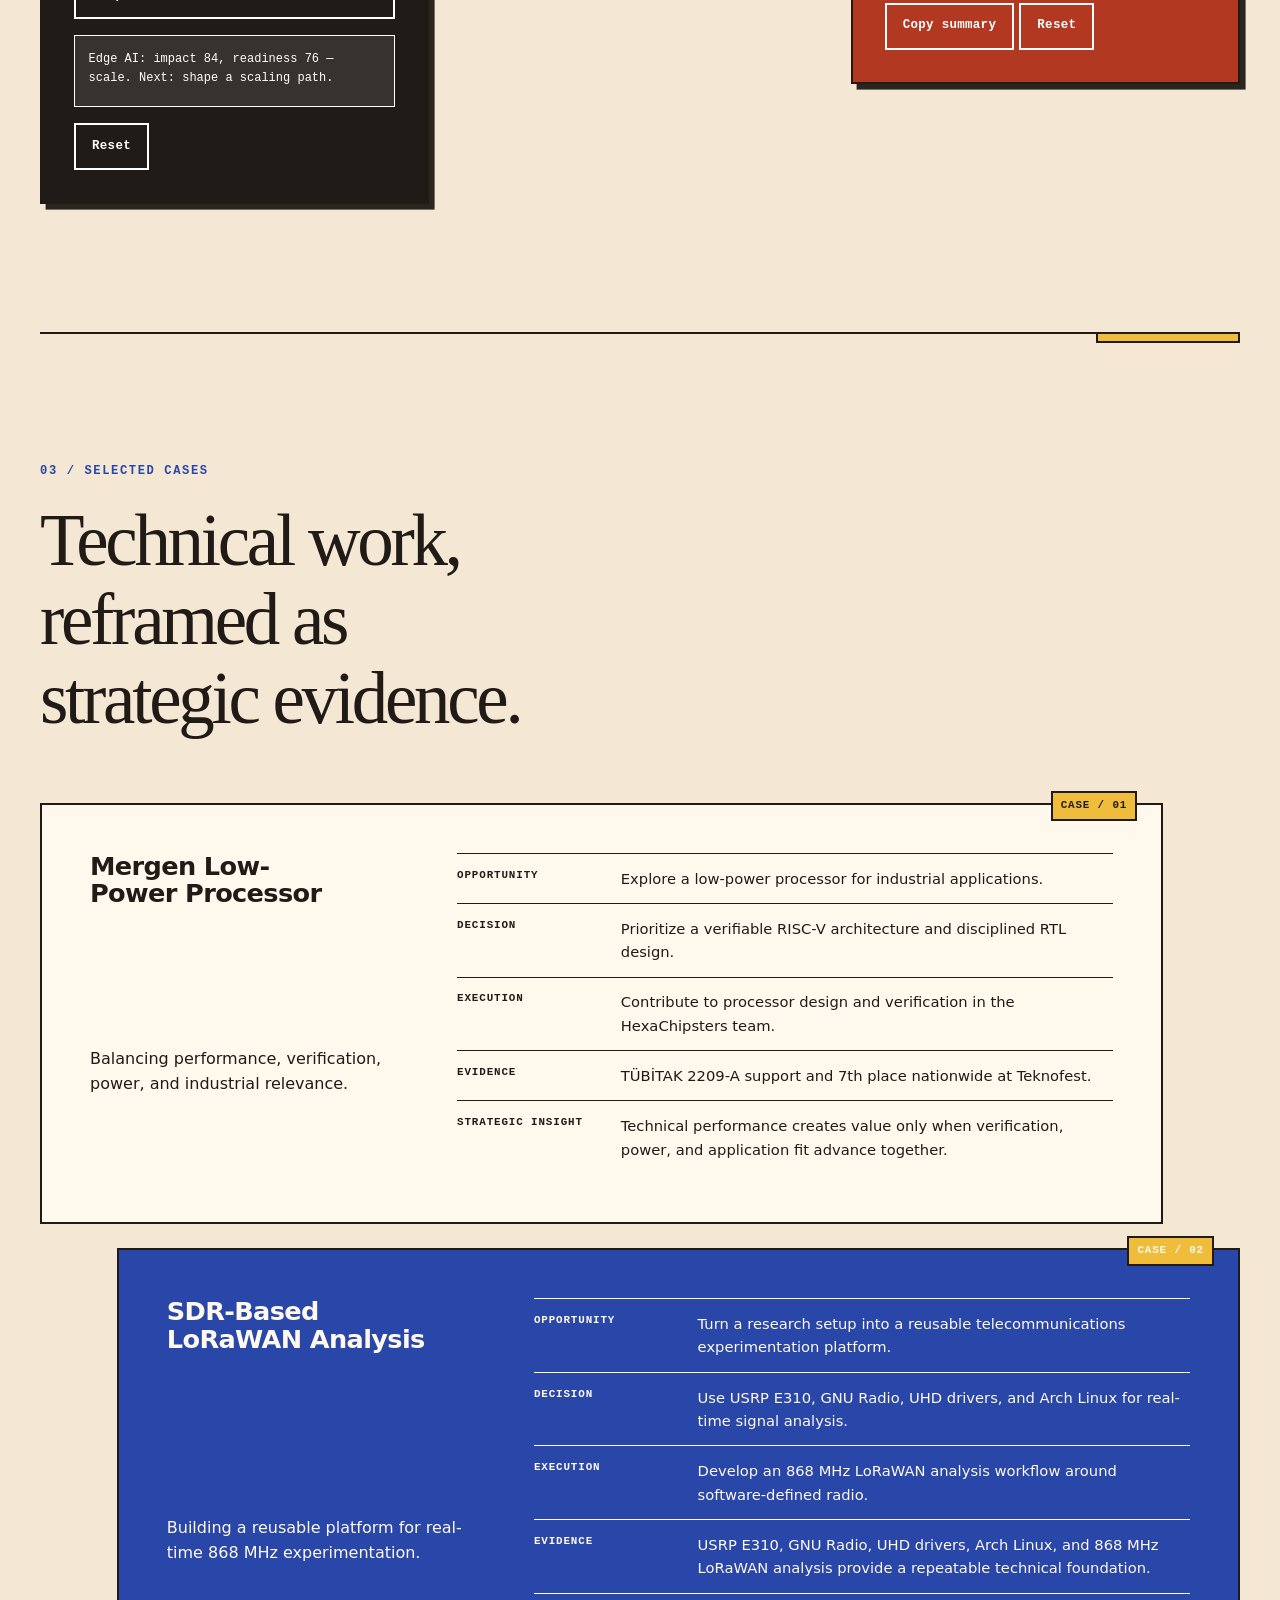
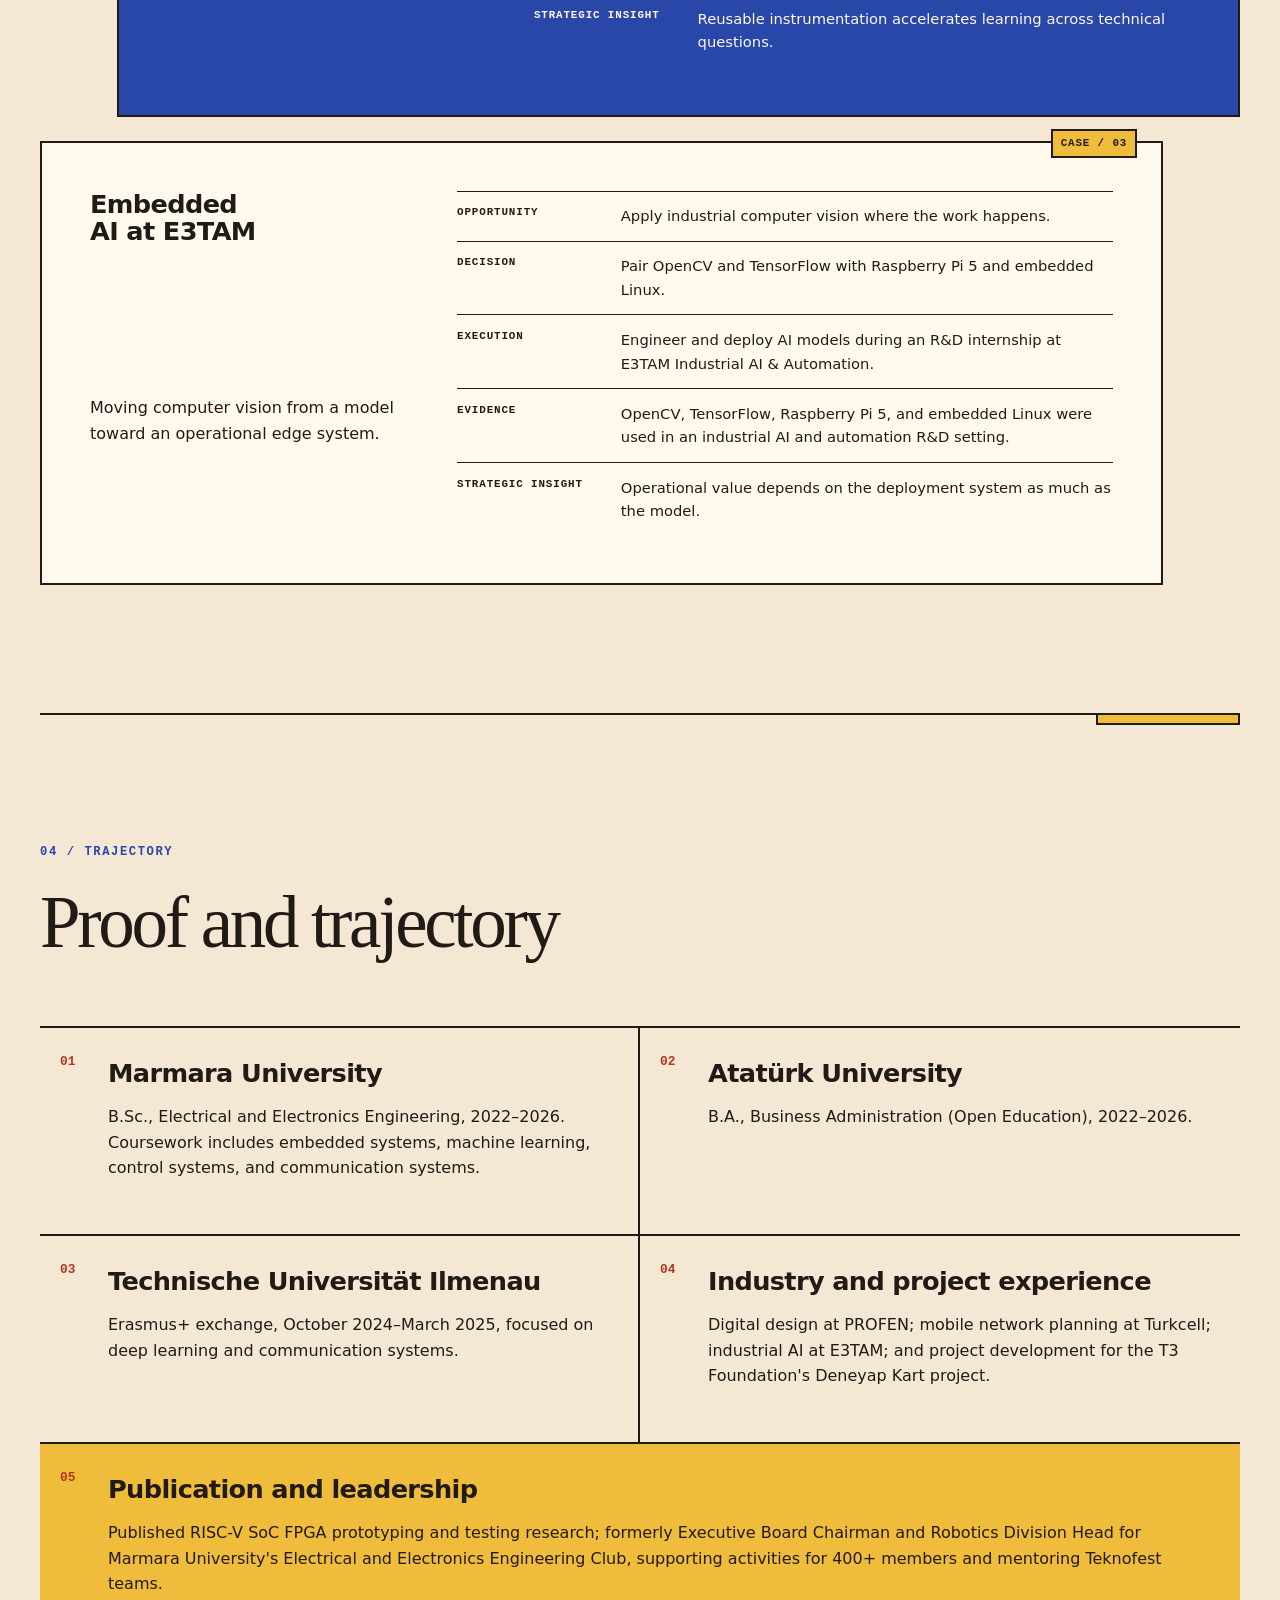
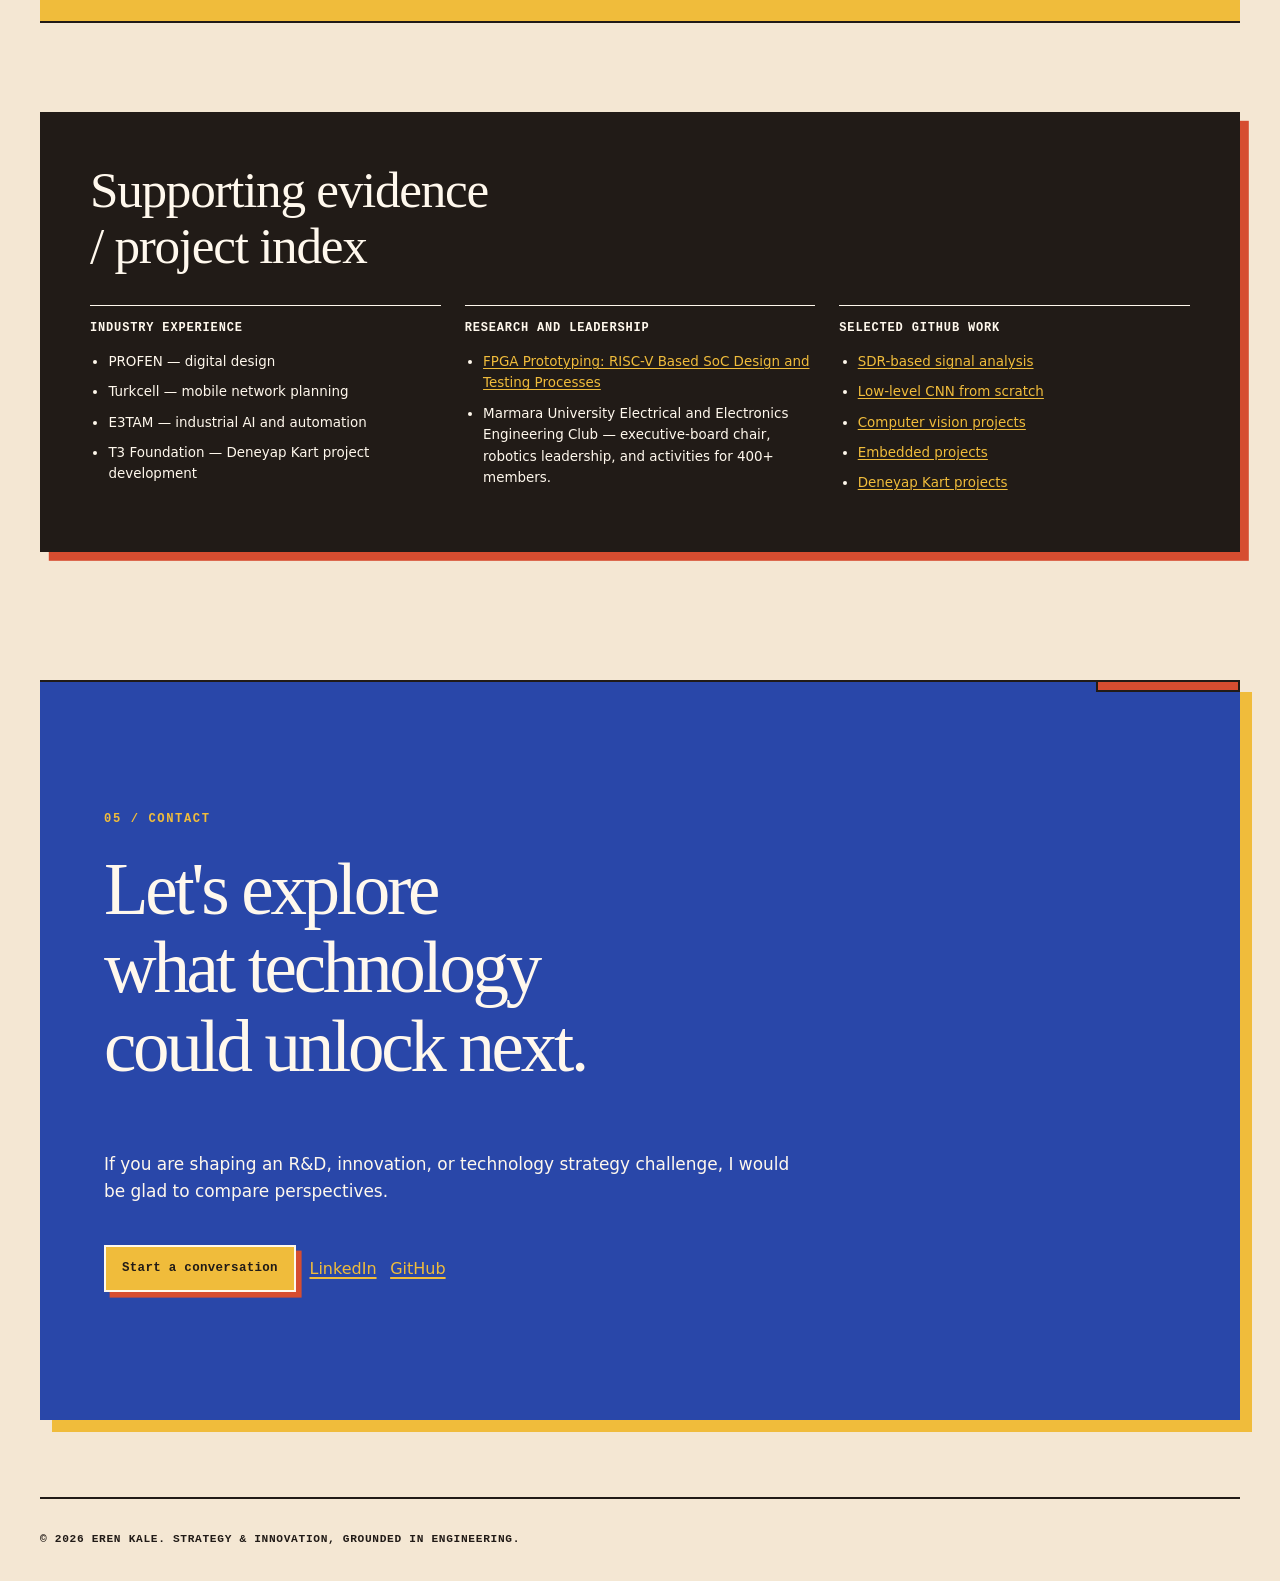
==== commit ff6d2185: "fix: complete bilingual production delivery" ====
--- a/index.html
+++ b/index.html
@@ -71,12 +71,12 @@
   <link rel="stylesheet" href="style.css">
 </head>
 <body>
-  <a class="skip-link" href="#main-content">Skip to content</a>
+  <a class="skip-link" href="#main-content" data-i18n="a11y.skipToContent">Skip to content</a>
   <noscript>
     <p class="noscript-note">Interactive labs are shown as static examples because JavaScript is unavailable. All portfolio and contact content remains accessible.</p>
   </noscript>
   <header class="site-header">
-    <nav aria-label="Primary navigation">
+    <nav aria-label="Primary navigation" data-i18n-aria-label="a11y.primaryNavigation">
       <a class="brand" href="#hero">EREN KALE / 2026</a>
       <div class="nav-links">
         <a href="#profile" data-i18n="nav.profile">Profile</a>
@@ -85,7 +85,7 @@
         <a href="#trajectory" data-i18n="nav.trajectory">Trajectory</a>
         <a href="#contact" data-i18n="nav.contact">Contact</a>
       </div>
-      <button id="language-toggle" type="button" aria-label="Türkçe diline geç" aria-pressed="false">EN / TR</button>
+      <button id="language-toggle" type="button" aria-label="Switch to Turkish">EN / TR</button>
     </nav>
   </header>
 
@@ -98,18 +98,18 @@
           <p data-i18n="hero.body">I connect engineering depth, business insight, and leadership to move ideas from technical possibility to practical value.</p>
           <div class="hero-actions">
             <a class="button button-primary" href="mailto:ereenkale@gmail.com?subject=Technology%20opportunity" data-i18n="hero.primaryCta">Discuss an opportunity</a>
-            <a class="button button-secondary" href="EREN_KALE_CV.pdf" data-i18n="hero.secondaryCta">Download CV</a>
+            <a class="button button-secondary" href="EREN_KALE_CV.pdf" data-i18n="hero.secondaryCta">View CV</a>
           </div>
         </div>
         <figure class="hero-portrait">
-          <img src="vesikalik_optimized.jpg" alt="Portrait of Eren Kale, Strategy &amp; Innovation Engineer" width="466" height="600" fetchpriority="high">
-          <figcaption>Engineering × business × leadership</figcaption>
+          <img src="vesikalik_optimized.jpg" alt="Portrait of Eren Kale, Strategy &amp; Innovation Engineer" data-i18n-alt="hero.portraitAlt" width="466" height="600" fetchpriority="high">
+          <figcaption data-i18n="hero.portraitCaption">Engineering × business × leadership</figcaption>
         </figure>
       </div>
     </section>
 
     <section id="profile" class="section" aria-labelledby="profile-heading">
-      <p class="section-index">01 / PROFILE</p>
+      <p class="section-index" data-i18n="section.profileIndex">01 / PROFILE</p>
       <h2 id="profile-heading" data-i18n="profile.heading">One profile. Three connected lenses.</h2>
       <div class="profile-grid">
         <article class="profile-lens">
@@ -128,7 +128,7 @@
     </section>
 
     <section id="labs" class="section" aria-labelledby="labs-heading">
-      <p class="section-index">02 / INNOVATION LABS</p>
+      <p class="section-index" data-i18n="section.labsIndex">02 / INNOVATION LABS</p>
       <h2 id="labs-heading" data-i18n="labs.heading">Three small tools. One strategic story.</h2>
       <p data-i18n="labs.body">Explore how I frame opportunities, balance trade-offs, and turn ideas into roadmaps.</p>
       <div class="labs-grid">
@@ -199,7 +199,7 @@
     </section>
 
     <section id="cases" class="section" aria-labelledby="cases-heading">
-      <p class="section-index">03 / SELECTED CASES</p>
+      <p class="section-index" data-i18n="section.casesIndex">03 / SELECTED CASES</p>
       <h2 id="cases-heading" data-i18n="cases.heading">Technical work, reframed as strategic evidence.</h2>
       <div class="cases-grid">
         <article class="case-card">
@@ -239,7 +239,7 @@
     </section>
 
     <section id="trajectory" class="section" aria-labelledby="trajectory-heading">
-      <p class="section-index">04 / TRAJECTORY</p>
+      <p class="section-index" data-i18n="section.trajectoryIndex">04 / TRAJECTORY</p>
       <h2 id="trajectory-heading" data-i18n="trajectory.heading">Proof and trajectory</h2>
       <ol class="trajectory-list">
         <li class="trajectory-item"><h3 data-i18n="trajectory.marmara.title">Marmara University</h3><p data-i18n="trajectory.marmara.body">B.Sc., Electrical and Electronics Engineering, 2022–2026. Coursework includes embedded systems, machine learning, control systems, and communication systems.</p></li>
@@ -249,32 +249,32 @@
         <li class="trajectory-item"><h3 data-i18n="trajectory.publicationLeadership.title">Publication and leadership</h3><p data-i18n="trajectory.publicationLeadership.body">Published RISC-V SoC FPGA prototyping and testing research; formerly Executive Board Chairman and Robotics Division Head for Marmara University's Electrical and Electronics Engineering Club, supporting activities for 400+ members and mentoring Teknofest teams.</p></li>
       </ol>
       <aside id="supporting-evidence" class="supporting-index" aria-labelledby="supporting-evidence-heading">
-        <h3 id="supporting-evidence-heading">Supporting evidence / project index</h3>
+        <h3 id="supporting-evidence-heading" data-i18n="supporting.heading">Supporting evidence / project index</h3>
         <div class="evidence-index">
           <article>
-            <h4>Industry experience</h4>
+            <h4 data-i18n="supporting.industry.title">Industry experience</h4>
             <ul>
-              <li>PROFEN — digital design</li>
-              <li>Turkcell — mobile network planning</li>
-              <li>E3TAM — industrial AI and automation</li>
-              <li>T3 Foundation — Deneyap Kart project development</li>
+              <li data-i18n="supporting.industry.profen">PROFEN — digital design</li>
+              <li data-i18n="supporting.industry.turkcell">Turkcell — mobile network planning</li>
+              <li data-i18n="supporting.industry.e3tam">E3TAM — industrial AI and automation</li>
+              <li data-i18n="supporting.industry.t3">T3 Foundation — Deneyap Kart project development</li>
             </ul>
           </article>
           <article>
-            <h4>Research and leadership</h4>
+            <h4 data-i18n="supporting.research.title">Research and leadership</h4>
             <ul>
-              <li><a href="https://dergipark.org.tr/tr/pub/pajes/article/1815680" target="_blank" rel="noopener noreferrer">FPGA Prototyping: RISC-V Based SoC Design and Testing Processes</a></li>
-              <li>Marmara University Electrical and Electronics Engineering Club — executive-board chair, robotics leadership, and activities for 400+ members.</li>
+              <li><a href="https://dergipark.org.tr/tr/pub/pajes/article/1815680" target="_blank" rel="noopener noreferrer" data-i18n="supporting.research.publication">FPGA Prototyping: RISC-V Based SoC Design and Testing Processes</a></li>
+              <li data-i18n="supporting.research.leadership">Marmara University Electrical and Electronics Engineering Club — executive-board chair, robotics leadership, and activities for 400+ members.</li>
             </ul>
           </article>
           <article>
-            <h4>Selected GitHub work</h4>
+            <h4 data-i18n="supporting.github.title">Selected GitHub work</h4>
             <ul>
-              <li><a href="https://github.com/Maxixler/BitirmeProjesi" target="_blank" rel="noopener noreferrer">SDR-based signal analysis</a></li>
-              <li><a href="https://github.com/Maxixler/LowLevel-CNN" target="_blank" rel="noopener noreferrer">Low-level CNN from scratch</a></li>
-              <li><a href="https://github.com/Maxixler/ComputerVision" target="_blank" rel="noopener noreferrer">Computer vision projects</a></li>
-              <li><a href="https://github.com/Maxixler/EmbeddedProjects" target="_blank" rel="noopener noreferrer">Embedded projects</a></li>
-              <li><a href="https://github.com/Maxixler/DeneyapProjeler" target="_blank" rel="noopener noreferrer">Deneyap Kart projects</a></li>
+              <li><a href="https://github.com/Maxixler/BitirmeProjesi" target="_blank" rel="noopener noreferrer" data-i18n="supporting.github.sdr">SDR-based signal analysis</a></li>
+              <li><a href="https://github.com/Maxixler/LowLevel-CNN" target="_blank" rel="noopener noreferrer" data-i18n="supporting.github.cnn">Low-level CNN from scratch</a></li>
+              <li><a href="https://github.com/Maxixler/ComputerVision" target="_blank" rel="noopener noreferrer" data-i18n="supporting.github.computerVision">Computer vision projects</a></li>
+              <li><a href="https://github.com/Maxixler/EmbeddedProjects" target="_blank" rel="noopener noreferrer" data-i18n="supporting.github.embedded">Embedded projects</a></li>
+              <li><a href="https://github.com/Maxixler/DeneyapProjeler" target="_blank" rel="noopener noreferrer" data-i18n="supporting.github.deneyap">Deneyap Kart projects</a></li>
             </ul>
           </article>
         </div>
@@ -282,7 +282,7 @@
     </section>
 
     <section id="contact" class="section" aria-labelledby="contact-heading">
-      <p class="section-index">05 / CONTACT</p>
+      <p class="section-index" data-i18n="section.contactIndex">05 / CONTACT</p>
       <h2 id="contact-heading" data-i18n="contact.heading">Let's explore what technology could unlock next.</h2>
       <p data-i18n="contact.body">If you are shaping an R&amp;D, innovation, or technology strategy challenge, I would be glad to compare perspectives.</p>
       <div class="contact-actions">
@@ -294,7 +294,7 @@
   </main>
 
   <footer class="site-footer">
-    <p>© 2026 Eren Kale. Strategy &amp; innovation, grounded in engineering.</p>
+    <p data-i18n="footer.copy">© 2026 Eren Kale. Strategy &amp; innovation, grounded in engineering.</p>
   </footer>
 
   <script src="content.js"></script>
